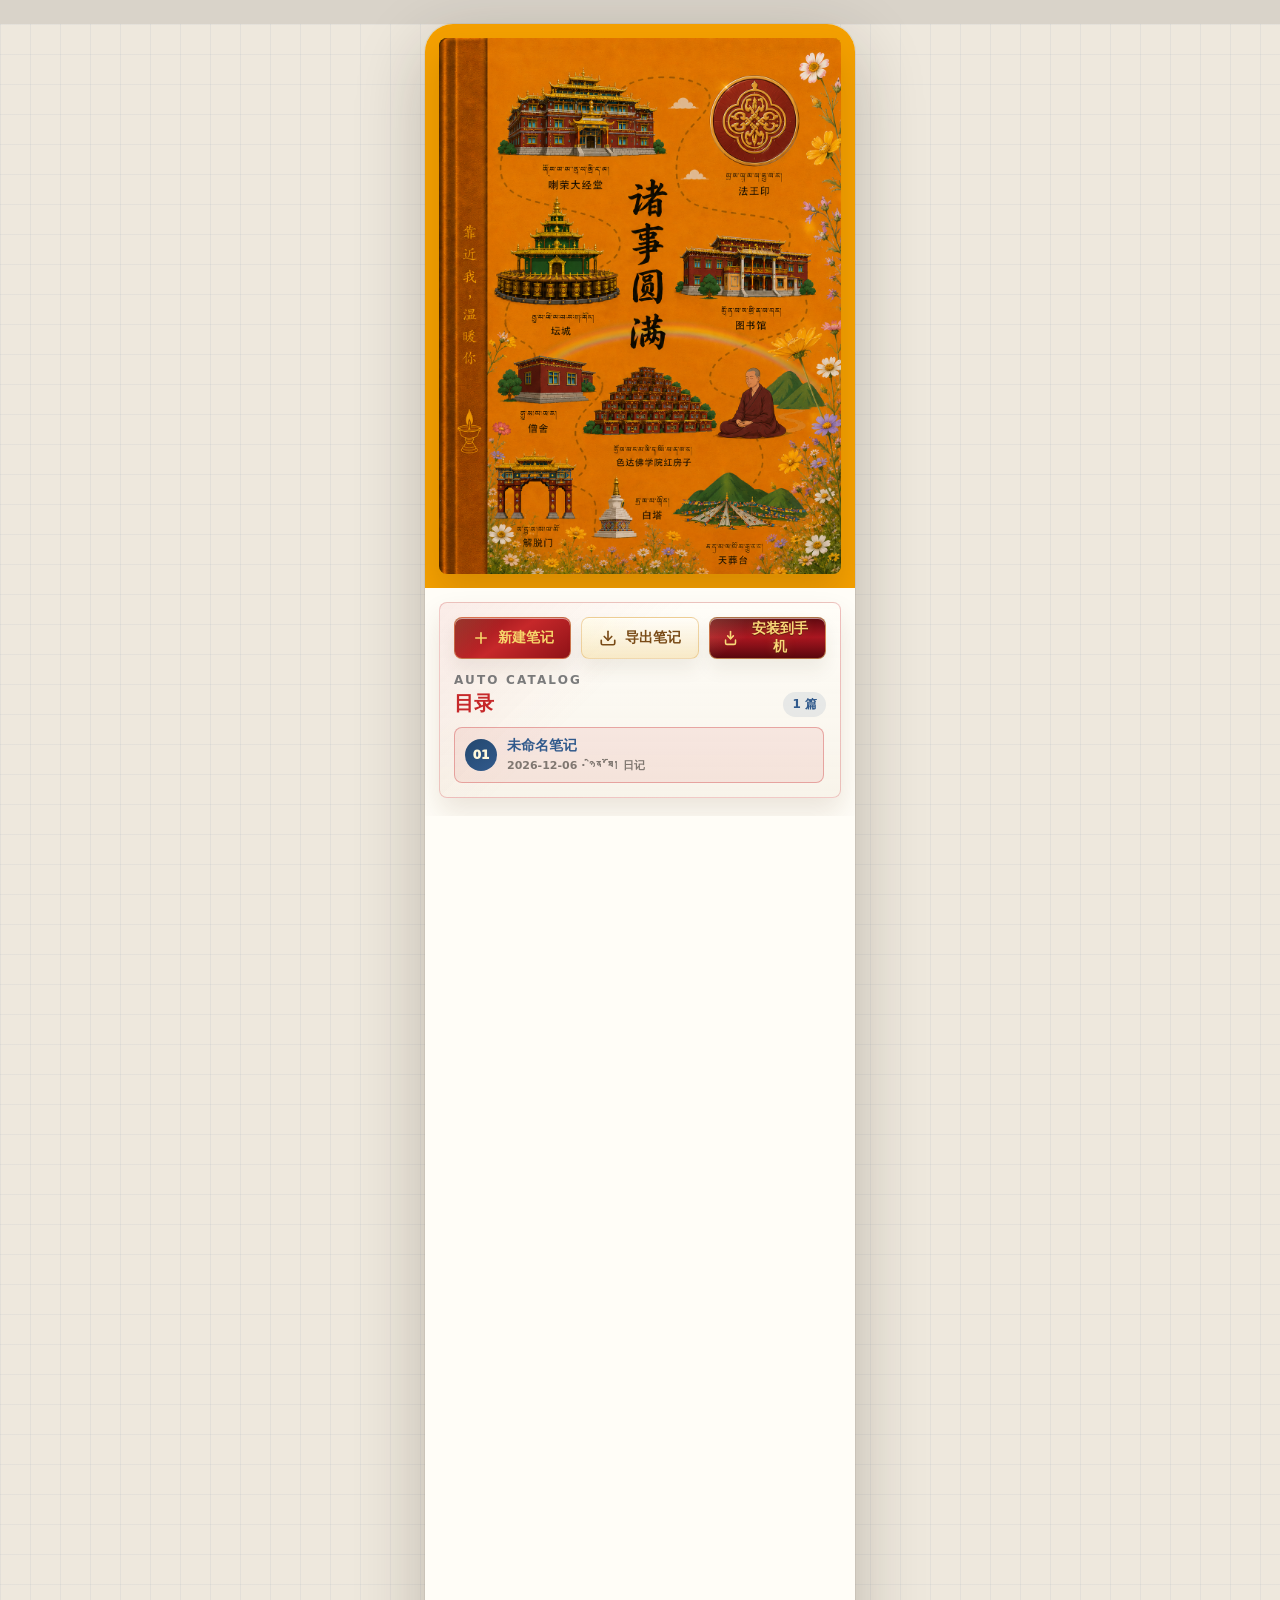
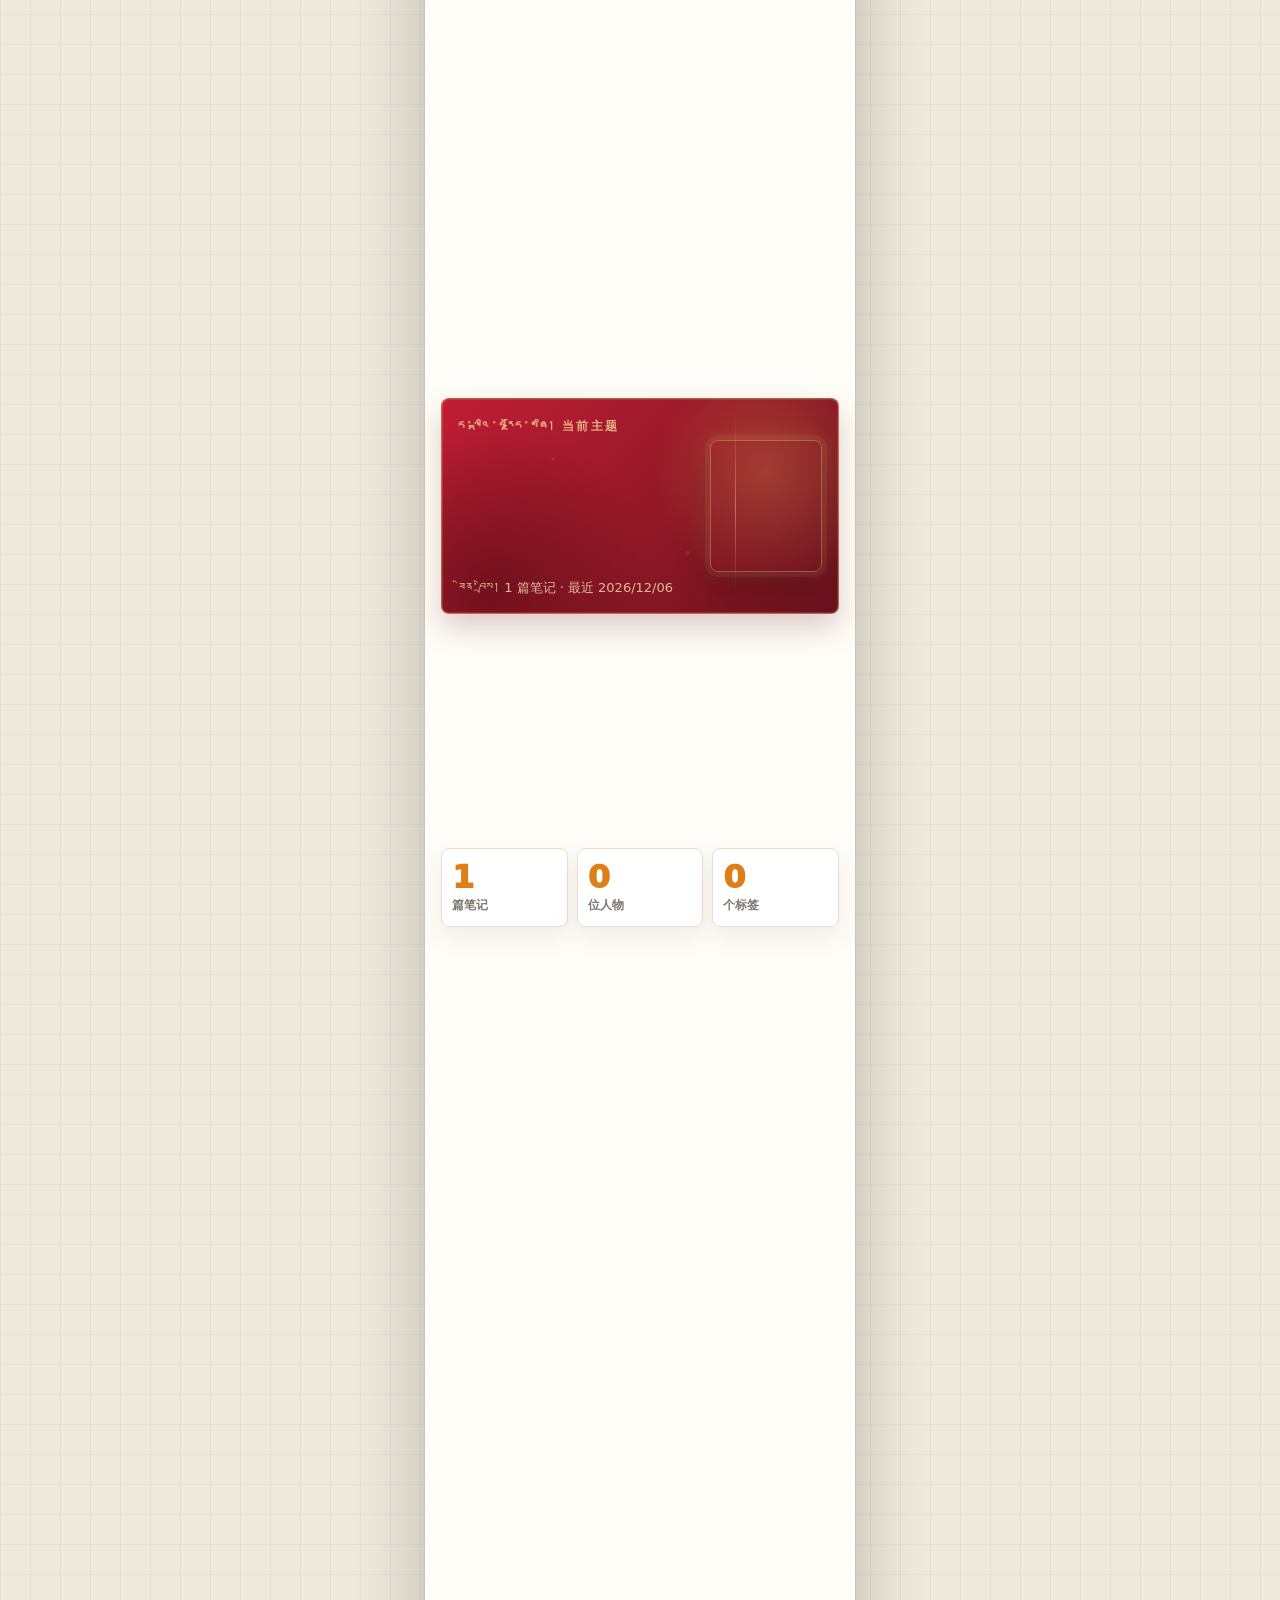
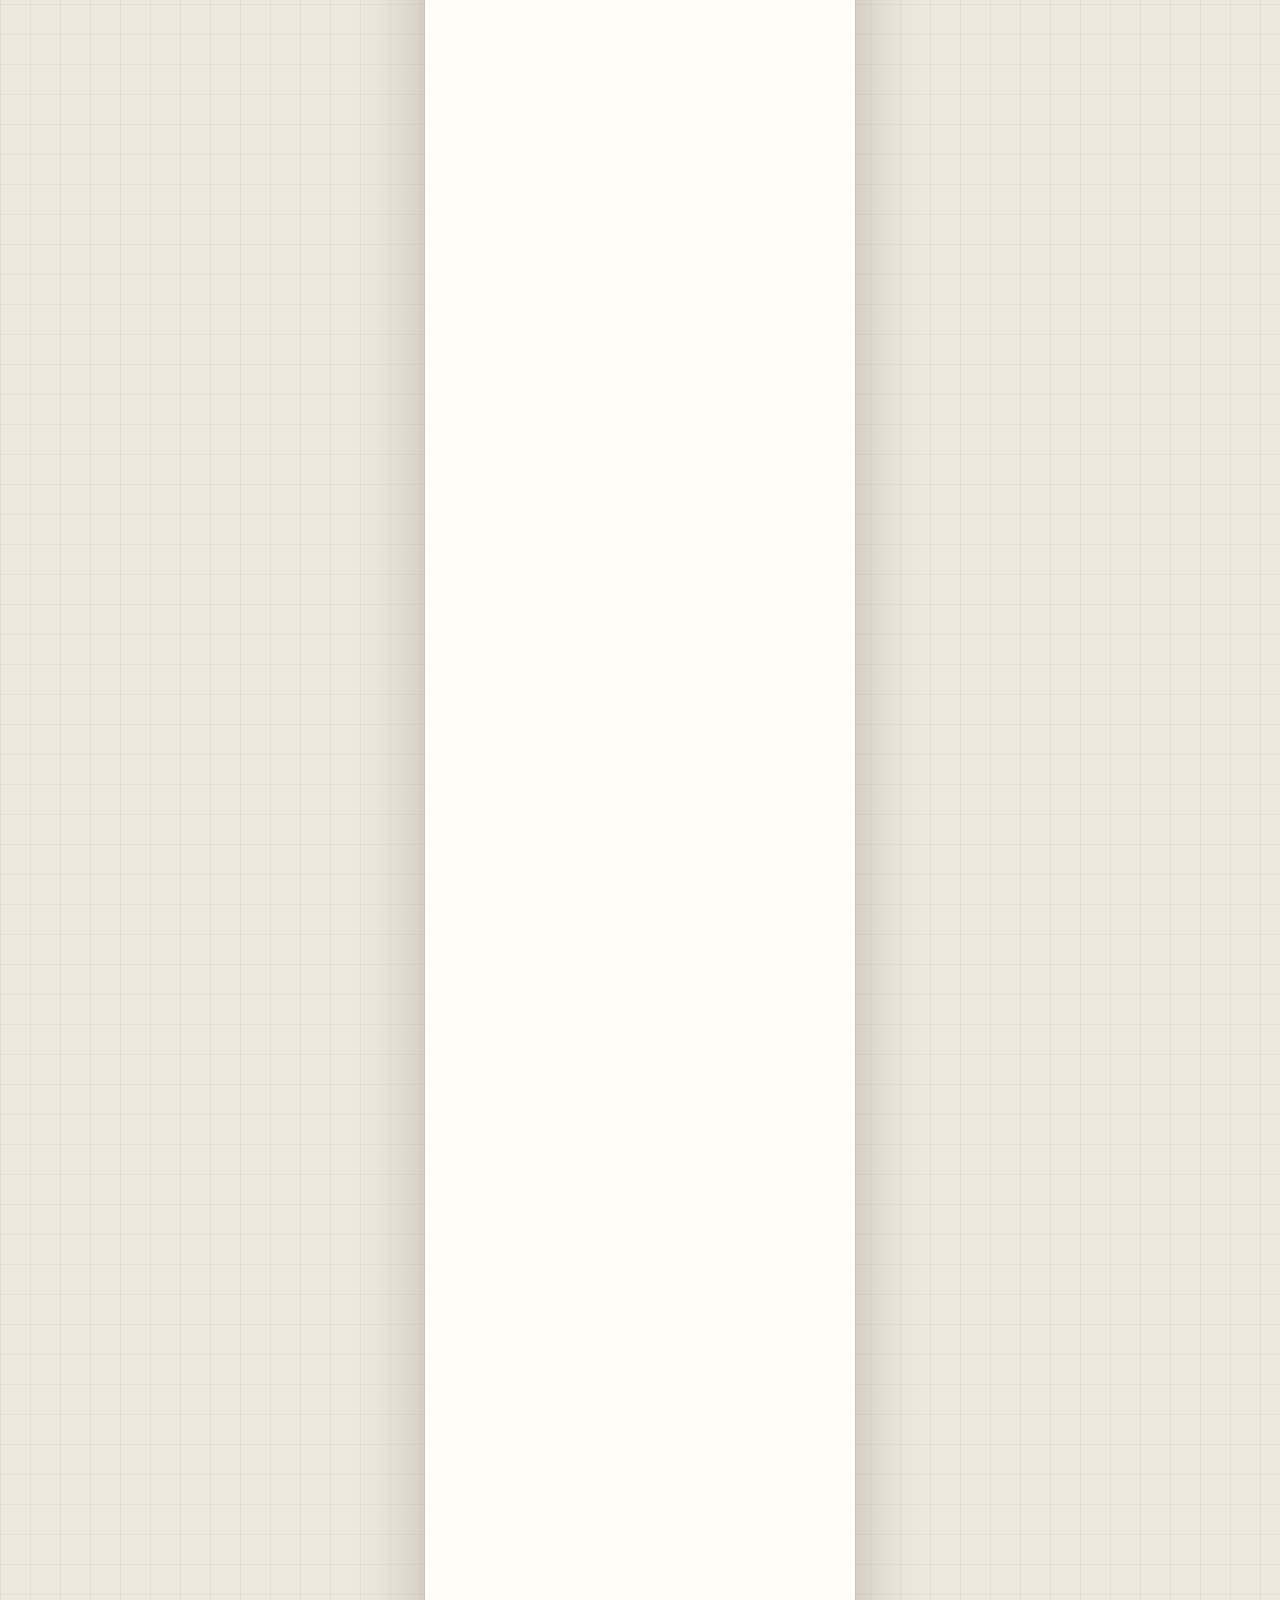
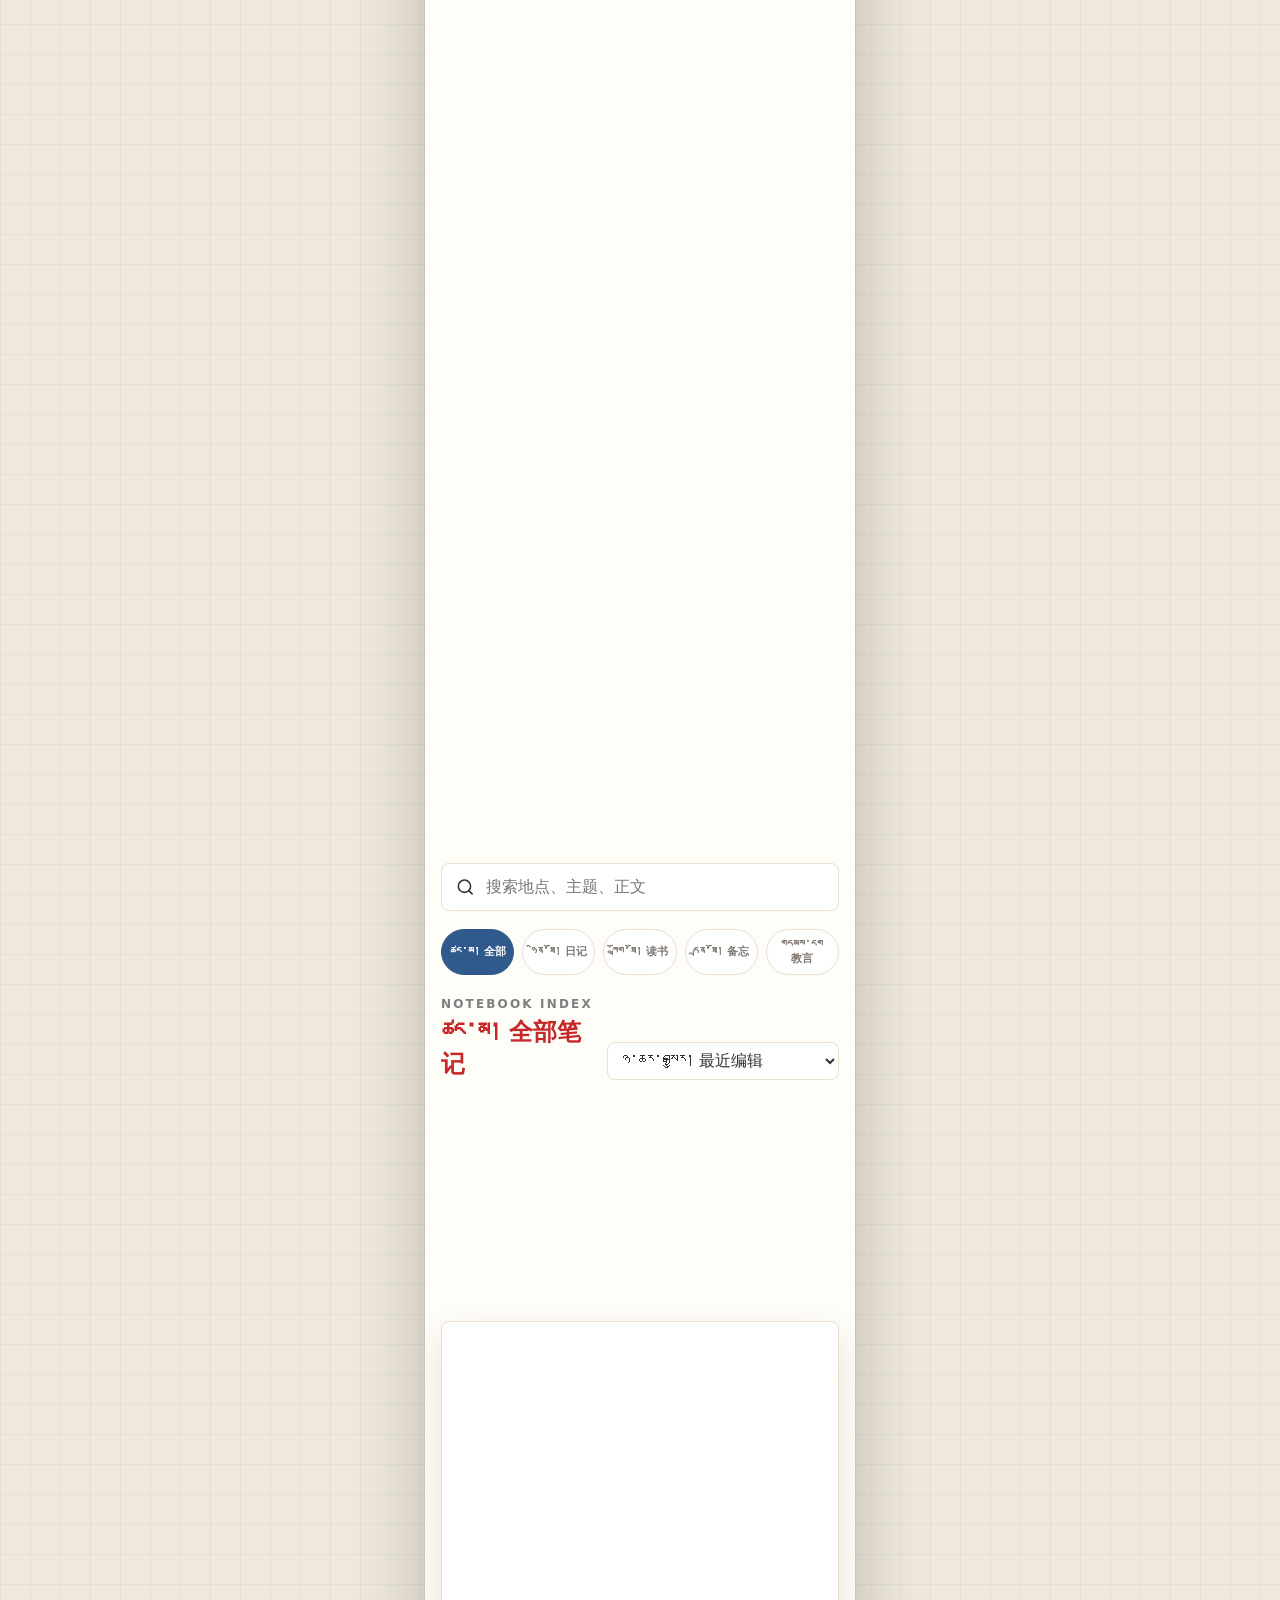
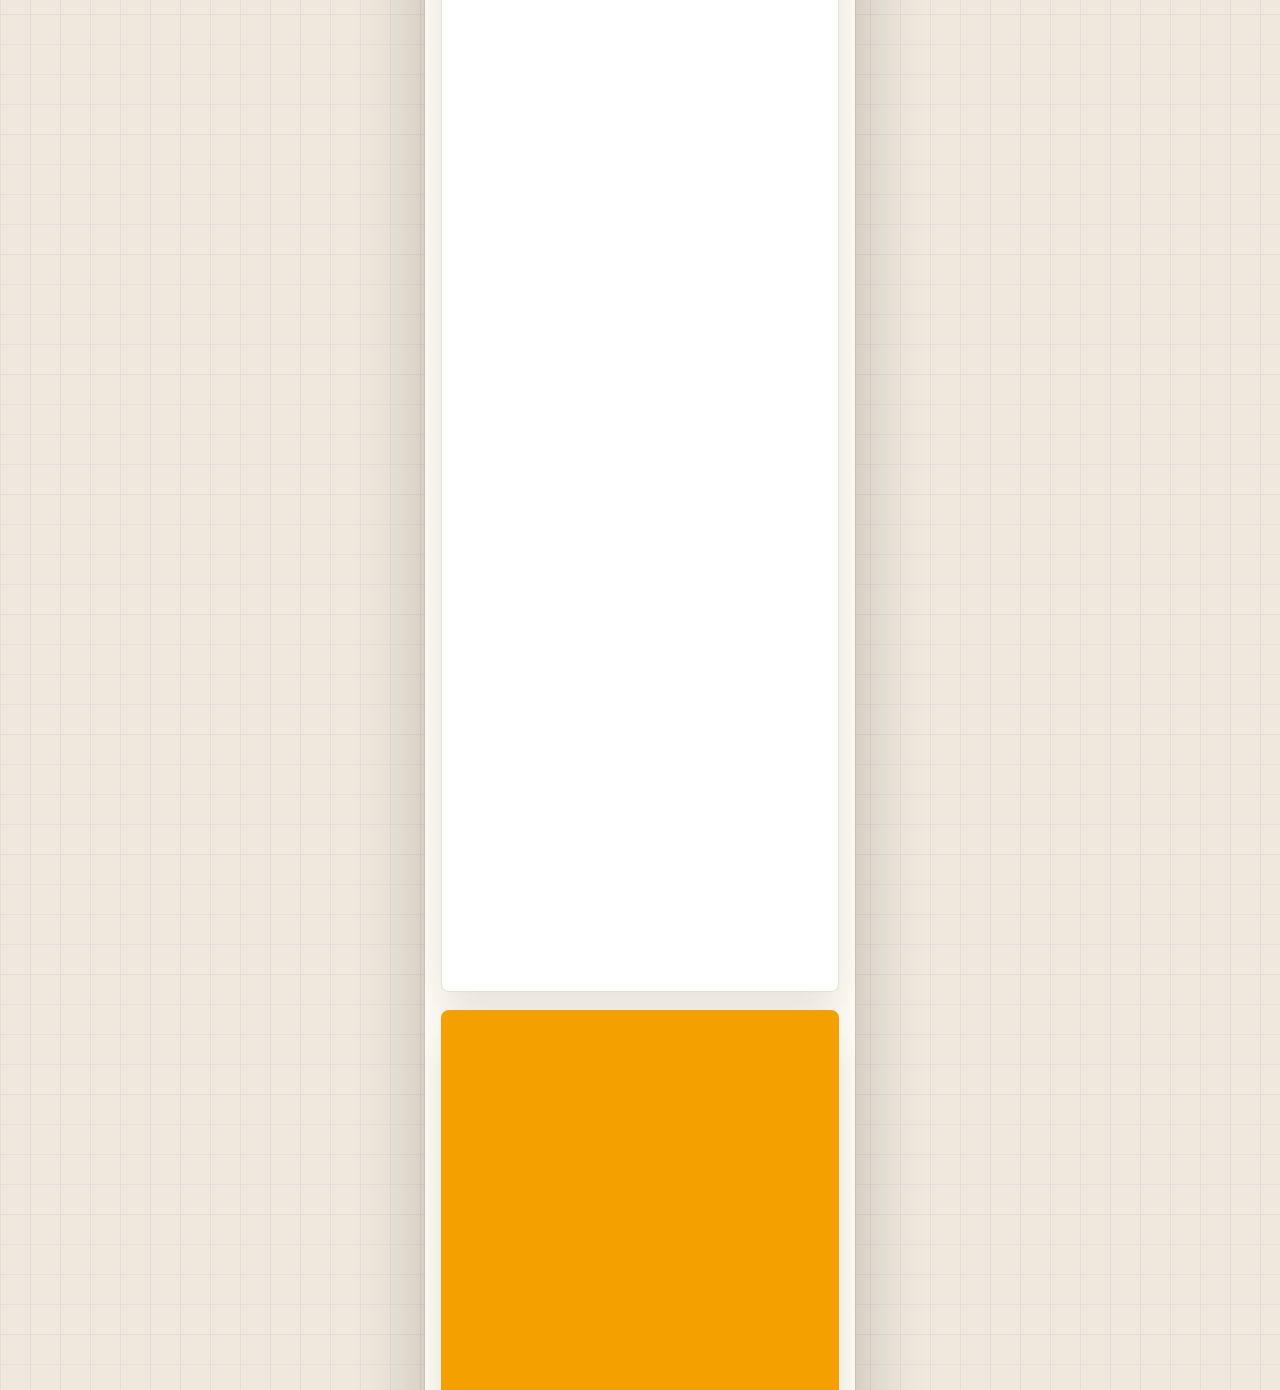
==== index.html @ bfef4a7e "Initial commit" ====
<!doctype html>
<html lang="zh-CN">
  <head>
    <meta charset="UTF-8" />
    <meta name="viewport" content="width=device-width, initial-scale=1, viewport-fit=cover" />
    <meta name="theme-color" content="#f4a000" />
    <meta name="application-name" content="法王手账" />
    <meta name="mobile-web-app-capable" content="yes" />
    <meta name="apple-mobile-web-app-capable" content="yes" />
    <meta name="apple-mobile-web-app-status-bar-style" content="black-translucent" />
    <meta name="apple-mobile-web-app-title" content="法王传记手账" />
    <meta name="msapplication-TileColor" content="#f4a000" />
    <title>晋美彭措法王传记手账</title>
    <link rel="manifest" href="manifest.webmanifest" />
    <link rel="icon" type="image/png" sizes="64x64" href="assets/favicon-64.png" />
    <link rel="apple-touch-icon" href="assets/apple-touch-icon.png" />
    <link rel="preload" as="image" href="assets/cover-home-final.png" fetchpriority="high" />
    <link rel="stylesheet" href="styles.css" />
  </head>
  <body>
    <div class="app-shell">
      <header class="journey-cover" aria-label="笔记本封面">
        <img class="cover-image" src="assets/cover-home-final.png" alt="诸事圆满笔记本封面" loading="eager" decoding="async" fetchpriority="high" />
        <span class="visually-hidden" id="todayLine"></span>
      </header>

      <section class="note-toc note-toc-feature" aria-label="笔记目录">
        <div class="note-toc-actions" aria-label="目录操作">
          <button class="toc-action-button primary" id="newNoteButton" type="button" title="新建笔记" aria-label="新建笔记">
            <svg viewBox="0 0 24 24" aria-hidden="true">
              <path d="M5 12h14"></path>
              <path d="M12 5v14"></path>
            </svg>
            <span>新建笔记</span>
          </button>
          <button class="toc-action-button" id="exportButton" type="button" title="导出笔记" aria-label="导出笔记">
            <svg viewBox="0 0 24 24" aria-hidden="true">
              <path d="M21 15v4a2 2 0 0 1-2 2H5a2 2 0 0 1-2-2v-4"></path>
              <path d="M7 10l5 5 5-5"></path>
              <path d="M12 15V3"></path>
            </svg>
            <span>导出笔记</span>
          </button>
          <button class="toc-action-button install-action" id="installButton" type="button" title="安装到手机" aria-label="安装到手机">
            <svg viewBox="0 0 24 24" aria-hidden="true">
              <path d="M12 3v10"></path>
              <path d="m8 9 4 4 4-4"></path>
              <path d="M5 15v4a2 2 0 0 0 2 2h10a2 2 0 0 0 2-2v-4"></path>
            </svg>
            <span>安装到手机</span>
          </button>
        </div>
        <div class="note-toc-body" id="noteToc"></div>
      </section>

      <section class="front-matter" aria-label="笔记本扉页">
        <article class="flyleaf-page teaching-page">
          <span class="flyleaf-kicker">གདམས་ངག · 扉页一</span>
          <div class="teaching-signboard" aria-label="莫舍己道，勿扰他心">
            <p class="signboard-tibetan">རང་གི་ལམ་མ་འདོར། གཞན་གྱི་སེམས་མ་དཀྲུགས།</p>
            <h2>
              <span>莫舍己道</span>
              <span>勿扰他心</span>
            </h2>
          </div>
          <div class="leaf-thread" aria-hidden="true"></div>
        </article>

        <article class="flyleaf-page message-page">
          <span class="flyleaf-kicker">དྲན་གསོ། · 扉页二</span>
          <blockquote class="handwritten-note">
            <p>
              <span class="handwriting-line">今天是个特别的日子。</span>
              <span class="handwriting-line">我爱这世上所有生命，</span>
              <span class="handwriting-line">但最惦记的还是那些曾一起并肩学修，</span>
              <span class="handwriting-line">如今天各一方的你们。</span>
              <span class="handwriting-line">不管在哪儿，都要好好的哦～</span>
            </p>
          </blockquote>
          <figure>
            <img src="assets/flyleaf-weibo-teaching.jpg" alt="索达吉堪布文字截图" loading="lazy" decoding="async" fetchpriority="low" />
            <figcaption>文字摘录自所给图片</figcaption>
          </figure>
        </article>
      </section>

      <main class="app-main">
        <section class="focus-strip">
          <div class="focus-copy">
            <span class="eyebrow">ད་ལྟའི་བརྗོད་གཞི། 当前主题</span>
            <h2 class="focus-title image-title" id="focusPerson" aria-label="不离">
              <img class="buli-title-image" src="assets/buli-gold-title.png" alt="" aria-hidden="true" loading="lazy" decoding="async" fetchpriority="low" />
            </h2>
            <p id="focusMeta">ཟིན་བྲིས། 0 篇笔记</p>
          </div>
          <figure class="focus-lamp">
            <img src="assets/oil-lamp.jpg" alt="油灯照片" loading="lazy" decoding="async" fetchpriority="low" />
          </figure>
        </section>

        <section class="photo-film" aria-label="喇荣五明佛学院风景">
          <div class="photo-card large">
            <img src="assets/larung-real-panorama.jpg" alt="喇荣五明佛学院夜色全景" loading="lazy" decoding="async" fetchpriority="low" />
            <div>
              <span>LARUNG GAR</span>
              <strong>夜色山谷</strong>
            </div>
          </div>
          <div class="photo-card">
            <img src="assets/larung-real-lights.jpg" alt="喇荣五明佛学院灯火红屋" loading="lazy" decoding="async" fetchpriority="low" />
            <div>
              <span>LIGHTS</span>
              <strong>灯火红屋</strong>
            </div>
          </div>
          <div class="photo-card">
            <img src="assets/larung-real-snow.jpg" alt="喇荣五明佛学院雪景" loading="lazy" decoding="async" fetchpriority="low" />
            <div>
              <span>SNOW</span>
              <strong>雪落山坡</strong>
            </div>
          </div>
        </section>

        <section class="stats-ribbon" aria-label="笔记统计">
          <div>
            <strong id="totalCount">0</strong>
            <span>篇笔记</span>
          </div>
          <div>
            <strong id="personCount">0</strong>
            <span>位人物</span>
          </div>
          <div>
            <strong id="tagCount">0</strong>
            <span>个标签</span>
          </div>
        </section>

        <section class="portrait-pages" aria-label="法相庄严彩页">
          <div class="section-head">
            <div>
              <span class="eyebrow">སྐུ་པར། Portrait Inserts</span>
              <h2>སྐུ་མདངས། 法相庄严</h2>
            </div>
          </div>
          <form class="module-editor" data-module-form="portraits">
            <input name="title" type="text" placeholder="ཁ་བྱང་ 标题" autocomplete="off" />
            <input name="subtitle" type="text" placeholder="སྡེ་ཚན། 小标题" autocomplete="off" />
            <label class="module-file-button">
              <input name="image" type="file" accept="image/*" />
              <span>选择图片</span>
            </label>
            <button type="submit">加入法相</button>
          </form>
          <div class="portrait-grid" id="portraitGrid"></div>
        </section>

        <section class="event-pages" aria-label="岁月锚点便签">
          <div class="section-head">
            <div>
              <span class="eyebrow">ལོ་རྒྱུས། Milestones</span>
              <h2>ལོ་ཟླའི་གནད། 岁月锚点</h2>
            </div>
          </div>
          <form class="module-editor milestone-editor" data-module-form="milestones">
            <input name="subtitle" type="text" placeholder="ལོ། 年份 / 锚点" autocomplete="off" />
            <input name="title" type="text" placeholder="ཁ་བྱང་། 标题" autocomplete="off" />
            <textarea name="body" placeholder="ཟིན་བྲིས། 便签内容"></textarea>
            <button type="submit">加入锚点</button>
          </form>
          <div class="event-strip milestone-strip" id="milestoneStrip"></div>
        </section>

        <section class="academy-gallery" aria-label="家乡风光装饰彩页">
          <div class="section-head">
            <div>
              <span class="eyebrow">བླ་རུང་། Larung Views</span>
              <h2>ཕ་ཡུལ་མཛེས་སྡུག 家乡风光</h2>
            </div>
          </div>
          <form class="module-editor" data-module-form="academy">
            <input name="title" type="text" placeholder="ཁ་བྱང་ 标题" autocomplete="off" />
            <input name="subtitle" type="text" placeholder="སྡེ་ཚན། 小标题" autocomplete="off" />
            <label class="module-file-button">
              <input name="image" type="file" accept="image/*" />
              <span>选择图片</span>
            </label>
            <button type="submit">加入风光</button>
          </form>
          <div class="academy-mosaic" id="academyMosaic"></div>
        </section>

        <section class="color-pages" aria-label="笔记本彩页">
          <div class="section-head">
            <div>
              <span class="eyebrow">ཚོན་ལྡན་ཤོག་ངོས། Color Inserts</span>
              <h2>ཚོན་ལྡན་ཤོག་ངོས། 彩页</h2>
            </div>
          </div>
          <form class="module-editor" data-module-form="colorPages">
            <input name="title" type="text" placeholder="ཁ་བྱང་ 标题" autocomplete="off" />
            <input name="subtitle" type="text" placeholder="སྡེ་ཚན། 小标题" autocomplete="off" />
            <label class="module-file-button">
              <input name="image" type="file" accept="image/*" />
              <span>选择图片</span>
            </label>
            <button type="submit">加入彩页</button>
          </form>
          <div class="page-strip" id="colorPageStrip"></div>
        </section>

        <label class="search-box" for="searchInput">
          <svg viewBox="0 0 24 24" aria-hidden="true">
            <circle cx="11" cy="11" r="8"></circle>
            <path d="m21 21-4.3-4.3"></path>
          </svg>
          <input id="searchInput" type="search" placeholder="搜索地点、主题、正文" autocomplete="off" />
        </label>

        <nav class="type-filter" aria-label="笔记类型">
          <button class="type-button active" data-filter="all" type="button">ཚང་མ། 全部</button>
          <button class="type-button" data-filter="diary" type="button">ཉིན་ཐོ། 日记</button>
          <button class="type-button" data-filter="reading" type="button">ཀློག་ཐོ། 读书</button>
          <button class="type-button" data-filter="memo" type="button">དྲན་ཐོ། 备忘</button>
          <button class="type-button" data-filter="timeline" type="button">གདམས་ངག 教言</button>
        </nav>

        <section class="section-head">
          <div>
            <span class="eyebrow">Notebook Index</span>
            <h2 id="listTitle">ཚང་མ། 全部笔记</h2>
          </div>
          <select id="sortSelect" title="排序">
            <option value="updated">ཉེ་ཆར་བསྒྱུར། 最近编辑</option>
            <option value="dateDesc">གསར་ནས་རྙིང་། 日期从新到旧</option>
            <option value="dateAsc">རྙིང་ནས་གསར། 日期从旧到新</option>
            <option value="title">ཁ་བྱང་། 标题</option>
          </select>
        </section>

        <section class="note-list" id="noteList" aria-label="笔记列表"></section>

        <section class="editor-card" aria-label="笔记编辑器">
          <div class="editor-toolbar">
            <div class="segmented" role="tablist" aria-label="视图">
              <button class="segment active" id="writeViewButton" type="button">འབྲི། 书写</button>
              <button class="segment" id="timelineViewButton" type="button">གདམས་ངག 教言</button>
            </div>
            <div class="editor-actions">
              <span class="save-state" id="saveState">已保存</span>
              <button class="round-button small" id="pinButton" type="button" title="置顶" aria-label="置顶">
                <svg viewBox="0 0 24 24" aria-hidden="true">
                  <path d="M12 17v5"></path>
                  <path d="M5 17h14"></path>
                  <path d="M12 3 8 7v4l-3 3v3h14v-3l-3-3V7z"></path>
                </svg>
              </button>
              <button class="round-button small danger" id="deleteButton" type="button" title="删除笔记" aria-label="删除笔记">
                <svg viewBox="0 0 24 24" aria-hidden="true">
                  <path d="M3 6h18"></path>
                  <path d="M8 6V4a2 2 0 0 1 2-2h4a2 2 0 0 1 2 2v2"></path>
                  <path d="M19 6l-1 14a2 2 0 0 1-2 2H8a2 2 0 0 1-2-2L5 6"></path>
                  <path d="M10 11v6"></path>
                  <path d="M14 11v6"></path>
                </svg>
              </button>
            </div>
          </div>

          <section class="page-theme-picker" aria-label="空白页样式">
            <button class="page-theme-option active" data-page-theme="sky" type="button">
              <img src="assets/page-sky-rainbow.jpg" alt="霓映虚空空白页预览" loading="lazy" decoding="async" fetchpriority="low" />
              <span>འཇའ་ཚོན། 霓映虚空</span>
            </button>
            <button class="page-theme-option" data-page-theme="night" type="button">
              <img src="assets/page-night-lights.jpg" alt="万灯垂寰空白页预览" loading="lazy" decoding="async" fetchpriority="low" />
              <span>སྒྲོན་མེ། 万灯垂寰</span>
            </button>
            <button class="page-theme-option" data-page-theme="kindness1" type="button">
              <img src="assets/blank-page-kindness-01.jpg" alt="山路塔城空白页预览" loading="lazy" decoding="async" fetchpriority="low" />
              <span>ལམ་བཟང་། 善意山路</span>
            </button>
            <button class="page-theme-option" data-page-theme="kindness2" type="button">
              <img src="assets/blank-page-kindness-02.jpg" alt="安乐花朵空白页预览" loading="lazy" decoding="async" fetchpriority="low" />
              <span>མེ་ཏོག 安乐花朵</span>
            </button>
            <button class="page-theme-option" data-page-theme="kindness3" type="button">
              <img src="assets/blank-page-kindness-03.jpg" alt="暖心经幡空白页预览" loading="lazy" decoding="async" fetchpriority="low" />
              <span>དར་ལྕོག 暖心经幡</span>
            </button>
            <button class="page-theme-option" data-page-theme="kindness4" type="button">
              <img src="assets/blank-page-kindness-04.jpg" alt="光明空白页预览" loading="lazy" decoding="async" fetchpriority="low" />
              <span>འོད་སྣང་། 光明</span>
            </button>
            <button class="page-theme-option" data-page-theme="kindness5" type="button">
              <img src="assets/blank-page-kindness-05.jpg" alt="晴空经幡空白页预览" loading="lazy" decoding="async" fetchpriority="low" />
              <span>ནམ་མཁའ། 晴空经幡</span>
            </button>
          </section>

          <section class="memo-calendar-picker hidden" id="memoCalendarPicker" aria-label="备忘日历类型">
            <div>
              <span class="eyebrow">དྲན་ཐོའི་ལོ་ཐོ། Memo Calendar</span>
              <strong id="memoCalendarTitle">公历日历</strong>
            </div>
            <div class="calendar-mode-buttons">
              <button class="calendar-mode-button active" data-calendar-mode="gregorian" type="button">སྤྱི་ལོ། 公历日历</button>
              <button class="calendar-mode-button" data-calendar-mode="tibetan" type="button">བོད་ཟླ། 藏历日历</button>
            </div>
            <div class="memo-calendar-decor" id="memoCalendarDecor" aria-hidden="true">
              <span class="sky"></span>
              <span class="night"></span>
            </div>
          </section>

          <form class="editor-form" id="editorForm">
            <input id="noteTitle" class="title-input" type="text" placeholder="ཁ་བྱང་ / 标题" autocomplete="off" />
            <div class="meta-grid">
              <label>
                <span>རིགས། 类型</span>
                <select id="noteType">
                  <option value="diary">ཉིན་ཐོ། 日记</option>
                  <option value="reading">ཀློག་ཐོ། 读书笔记</option>
                  <option value="memo">དྲན་ཐོ། 备忘录</option>
                  <option value="timeline">གདམས་ངག 教言摘录</option>
                </select>
              </label>
              <label>
                <span>ཟླ་ཚེས། 日期</span>
                <input id="noteDate" type="date" />
              </label>
              <label>
                <span>སྐྱེས་བུ། 人物</span>
                <input id="notePerson" type="text" placeholder="" autocomplete="off" />
              </label>
              <label>
                <span>གནས། 地点 / 来源</span>
                <input id="noteSource" type="text" placeholder="色达、五台山、书名或讲记" autocomplete="off" />
              </label>
            </div>
            <label class="tags-field">
              <span>མཚོན་རྟགས། 标签</span>
              <input id="noteTags" type="text" placeholder="信心, 弘法, 色达, 读书摘录" autocomplete="off" />
            </label>
            <section class="memo-calendar hidden" id="memoCalendarPreview" aria-label="备忘日历页"></section>
            <section class="note-image-panel" aria-label="笔记图片">
              <div class="note-image-head">
                <span>འདྲ་པར། 插入图片</span>
                <label class="note-image-button">
                  <input id="noteImageInput" type="file" accept="image/*" multiple />
                  <span>选择图片</span>
                </label>
              </div>
              <div class="note-image-grid" id="noteImageGrid"></div>
            </section>
            <textarea id="noteBody" placeholder="ཟིན་བྲིས། 记录传记片段、读书摘录、今日感想或待办。"></textarea>
            <div class="page-decoration" id="pageDecoration" aria-hidden="true"></div>
          </form>

          <div class="timeline-view hidden teaching-manager" id="timelineView" aria-label="教言摘录管理"></div>
        </section>

        <footer class="back-cover" aria-label="笔记本尾页">
          <img src="assets/back-cover-garuda-larung.png" alt="靠近我温暖你笔记本尾页" loading="lazy" decoding="async" fetchpriority="low" />
        </footer>
      </main>
    </div>

    <template id="noteCardTemplate">
      <article class="note-card">
        <button type="button" class="note-card-button">
          <div class="note-card-top">
            <span class="type-pill"></span>
            <span class="note-date"></span>
          </div>
          <h3></h3>
          <p></p>
          <div class="note-card-bottom">
            <span class="person-chip"></span>
            <span class="pin-chip hidden">置顶</span>
          </div>
        </button>
      </article>
    </template>

    <script src="app.js"></script>
  </body>
</html>
---- styles.css ----
:root {
  color-scheme: light;
  --orange: #f4a000;
  --orange-deep: #df7d16;
  --paper: #fffdf7;
  --paper-soft: #f7f2e8;
  --ink: #2c3135;
  --muted: #7f7770;
  --red: #c6282a;
  --blue: #315a8c;
  --gold: #d89a32;
  --green: #315f4b;
  --line: #eadfd0;
  --shadow: 0 18px 40px rgba(64, 47, 23, 0.13);
  --radius: 8px;
  --font: "Microsoft YaHei", "PingFang SC", "Noto Sans CJK SC", system-ui, sans-serif;
  --hand-font: "STXingkai", "华文行楷", "FZShuTi", "方正舒体", "KaiTi", "SimKai", "FangSong", cursive;
  --buli-font: "华文行楷", "STXingkai", "KaiTi", "SimKai", "Microsoft YaHei", serif;
}

* {
  box-sizing: border-box;
}

html {
  min-width: 320px;
  background: #d9d3c9;
}

body {
  margin: 0;
  color: var(--ink);
  font-family: var(--font);
  letter-spacing: 0;
  background:
    linear-gradient(90deg, rgba(49, 90, 140, 0.06) 1px, transparent 1px),
    linear-gradient(180deg, rgba(49, 90, 140, 0.05) 1px, transparent 1px),
    #eee8dd;
  background-size: 30px 30px;
}

button,
input,
textarea,
select {
  font: inherit;
}

button {
  cursor: pointer;
}

h1,
h2,
h3,
p {
  margin: 0;
}

svg {
  display: block;
}

.visually-hidden {
  position: absolute;
  width: 1px;
  height: 1px;
  overflow: hidden;
  clip: rect(0 0 0 0);
  white-space: nowrap;
}

.app-shell {
  width: min(100%, 430px);
  min-height: 100svh;
  margin: 0 auto;
  background: var(--paper);
  box-shadow: 0 0 0 1px rgba(80, 66, 48, 0.08), 0 22px 70px rgba(33, 25, 14, 0.24);
}

.journey-cover {
  position: relative;
  min-height: auto;
  overflow: hidden;
  padding: max(14px, env(safe-area-inset-top)) 14px 14px;
  background: var(--orange);
  color: #3a2c1c;
}

.cover-image {
  display: block;
  width: 100%;
  min-height: 520px;
  object-fit: cover;
  object-position: center top;
  border-radius: var(--radius);
  box-shadow: 0 18px 34px rgba(105, 61, 12, 0.2);
}

.cover-actions {
  position: absolute;
  top: max(22px, env(safe-area-inset-top));
  right: 24px;
  z-index: 2;
  display: flex;
  justify-content: flex-end;
  gap: 10px;
}

.round-button {
  display: inline-grid;
  place-items: center;
  width: 44px;
  height: 44px;
  border: 1px solid rgba(44, 49, 53, 0.13);
  border-radius: 999px;
  background: rgba(255, 253, 247, 0.78);
  color: var(--ink);
  box-shadow: 0 10px 20px rgba(64, 47, 23, 0.13);
}

.round-button.primary {
  background: var(--red);
  color: #fff;
}

.round-button.text-button {
  width: 54px;
  border-color: rgba(255, 215, 126, 0.46);
  background:
    linear-gradient(145deg, rgba(255, 236, 160, 0.18), transparent 38%),
    rgba(111, 24, 20, 0.86);
  color: #f7d57a;
  font-size: 13px;
  font-weight: 950;
}

.round-button.small {
  width: 38px;
  height: 38px;
}

.round-button svg,
.search-box svg {
  width: 20px;
  height: 20px;
  fill: none;
  stroke: currentColor;
  stroke-width: 2;
  stroke-linecap: round;
  stroke-linejoin: round;
}

.round-button.danger:hover {
  color: var(--red);
}

.eyebrow {
  color: rgba(44, 49, 53, 0.62);
  font-size: 12px;
  font-weight: 800;
  letter-spacing: 0.18em;
  text-transform: uppercase;
}

.app-main {
  display: grid;
  gap: 18px;
  padding: 18px 16px max(28px, env(safe-area-inset-bottom));
}

.front-matter,
.photo-film,
.portrait-pages,
.event-pages,
.academy-gallery,
.color-pages,
.note-list,
.editor-card,
.back-cover {
  content-visibility: auto;
  contain-intrinsic-size: auto 620px;
}

.front-matter {
  display: grid;
  gap: 14px;
  padding: 16px;
  background: var(--paper);
}

.flyleaf-page {
  position: relative;
  min-height: 430px;
  overflow: hidden;
  border: 1px solid var(--line);
  border-radius: var(--radius);
  box-shadow: var(--shadow);
}

.flyleaf-page::before,
.flyleaf-page::after {
  content: "";
  position: absolute;
  left: 22px;
  right: 22px;
  height: 1px;
  background: rgba(155, 101, 45, 0.32);
}

.flyleaf-page::before {
  top: 22px;
}

.flyleaf-page::after {
  bottom: 22px;
}

.flyleaf-kicker {
  display: block;
  color: rgba(44, 49, 53, 0.58);
  font-size: 12px;
  font-weight: 900;
  letter-spacing: 0.16em;
  text-transform: uppercase;
}

.teaching-page {
  display: grid;
  align-content: center;
  justify-items: center;
  padding: 42px 28px;
  background:
    linear-gradient(180deg, rgba(255, 250, 240, 0.9), rgba(247, 236, 217, 0.95)),
    radial-gradient(circle at 50% 40%, rgba(49, 90, 140, 0.18), transparent 34%);
  text-align: center;
}

.teaching-signboard {
  position: relative;
  display: grid;
  grid-template-rows: auto minmax(86px, 1fr);
  align-items: stretch;
  justify-items: center;
  gap: 12px;
  width: 100%;
  min-height: 188px;
  margin-top: 26px;
  padding: 16px 22px 18px;
  border: 4px solid #caa64a;
  border-radius: 4px;
  background:
    linear-gradient(90deg, rgba(255, 255, 255, 0.08), transparent 18%, transparent 82%, rgba(255, 255, 255, 0.08)),
    linear-gradient(180deg, #16365e, #0c2546);
  box-shadow:
    inset 0 0 0 2px rgba(245, 220, 136, 0.48),
    inset 0 -10px 18px rgba(0, 0, 0, 0.18),
    0 18px 30px rgba(64, 47, 23, 0.18);
}

.teaching-signboard::before,
.teaching-signboard::after {
  content: "";
  position: absolute;
  top: 8px;
  bottom: 8px;
  width: 1px;
  background: rgba(245, 220, 136, 0.58);
}

.teaching-signboard::before {
  left: 10px;
}

.teaching-signboard::after {
  right: 10px;
}

.signboard-tibetan {
  position: relative;
  z-index: 1;
  margin: 0;
  color: #f6df92;
  font-size: 15px;
  font-weight: 800;
  line-height: 1.3;
  text-shadow: 0 1px 0 rgba(0, 0, 0, 0.28);
}

.teaching-page h2 {
  position: relative;
  z-index: 1;
  display: flex;
  align-items: center;
  align-self: center;
  flex-wrap: wrap;
  justify-content: center;
  gap: 8px 22px;
  margin: 0;
  color: #f4d57a;
  font-family: var(--hand-font);
  font-size: 34px;
  font-weight: 900;
  line-height: 1.12;
  letter-spacing: 0.08em;
  text-shadow:
    0 1px 0 rgba(255, 250, 203, 0.62),
    0 2px 0 rgba(122, 74, 15, 0.5),
    0 4px 8px rgba(0, 0, 0, 0.34);
}

.teaching-page h2 span {
  display: inline-block;
  background:
    linear-gradient(180deg, #fff8cd 0%, #f7dc83 24%, #b87622 50%, #fff0a7 67%, #d99b32 84%, #7a4c18 100%);
  -webkit-background-clip: text;
  background-clip: text;
  color: #f4d57a;
  -webkit-text-fill-color: transparent;
  filter: drop-shadow(0 1px 0 rgba(255, 255, 255, 0.22)) drop-shadow(0 3px 5px rgba(0, 0, 0, 0.28));
  white-space: nowrap;
}

.teaching-page p {
  margin-top: 24px;
  color: var(--muted);
  font-size: 15px;
  font-weight: 800;
}

.teaching-page .tibetan-line {
  color: var(--blue);
  font-size: 20px;
  line-height: 1.85;
  letter-spacing: 0;
}

.leaf-thread {
  display: none;
}

.leaf-thread::before,
.leaf-thread::after {
  display: none;
}

.message-page {
  display: grid;
  gap: 14px;
  align-content: start;
  padding: 34px 24px 24px;
  background:
    radial-gradient(circle at 18% 16%, rgba(98, 72, 34, 0.14) 0 1px, transparent 2px),
    radial-gradient(circle at 78% 64%, rgba(255, 244, 205, 0.65) 0 2px, transparent 4px),
    repeating-linear-gradient(94deg, rgba(117, 88, 48, 0.1) 0 1px, transparent 1px 19px),
    repeating-linear-gradient(0deg, rgba(92, 68, 38, 0.06) 0 1px, transparent 1px 30px),
    linear-gradient(180deg, #efe1bd, #e6d2a5 50%, #ddc392);
  background-size: 120px 120px, 180px 180px, auto, auto, auto;
}

.message-page blockquote {
  position: relative;
  margin: 4px 0 0;
  padding: 24px 18px 22px;
  border: 1px solid rgba(131, 93, 49, 0.22);
  border-radius: var(--radius);
  color: #202326;
  font-size: 21px;
  font-weight: 650;
  line-height: 1.78;
  letter-spacing: 0;
  background:
    linear-gradient(90deg, rgba(255, 255, 255, 0.18), transparent 28%, transparent 72%, rgba(105, 76, 39, 0.08)),
    repeating-linear-gradient(92deg, rgba(88, 66, 40, 0.12) 0 1px, transparent 1px 18px),
    linear-gradient(rgba(236, 217, 177, 0.84) 37px, rgba(112, 82, 44, 0.13) 38px),
    rgba(239, 224, 190, 0.9);
  background-size: auto, auto, 100% 38px, auto;
  box-shadow:
    inset 0 0 0 1px rgba(255, 247, 224, 0.36),
    0 14px 30px rgba(80, 55, 28, 0.12);
}

.message-page blockquote::before {
  display: none;
}

.message-page blockquote::after {
  display: none;
}

.message-page blockquote p {
  display: grid;
  gap: 8px;
  margin: 0;
}

.handwritten-note p {
  color: #181b1e;
  font-family: var(--hand-font);
  font-size: 27px;
  font-weight: 500;
  line-height: 1.45;
  font-style: normal;
  text-shadow:
    0.3px 0 rgba(24, 27, 30, 0.58),
    -0.2px 0 rgba(24, 27, 30, 0.22);
}

.handwriting-line {
  display: block;
  width: fit-content;
  max-width: 100%;
  transform-origin: left center;
  white-space: normal;
}

.handwriting-line:nth-child(1) {
  transform: rotate(-0.4deg) translateX(2px);
}

.handwriting-line:nth-child(2) {
  transform: rotate(0.25deg) translateX(14px);
}

.handwriting-line:nth-child(3) {
  transform: rotate(-0.2deg) translateX(6px);
}

.handwriting-line:nth-child(4) {
  transform: rotate(0.18deg) translateX(20px);
}

.handwriting-line:nth-child(5) {
  transform: rotate(-0.25deg) translateX(12px);
}

.message-page blockquote > :first-child::before {
  display: none;
}

.message-page figure {
  align-self: end;
  margin: 0;
  padding: 8px;
  border-radius: var(--radius);
  background: rgba(239, 224, 190, 0.72);
}

.message-page img {
  display: block;
  width: 100%;
  max-height: 188px;
  object-fit: cover;
  object-position: top center;
  border-radius: 6px;
  filter: saturate(0.92) sepia(0.08);
}

.message-page figcaption {
  margin-top: 6px;
  color: rgba(79, 58, 33, 0.68);
  font-size: 11px;
  font-weight: 800;
}

.focus-strip {
  position: relative;
  display: grid;
  grid-template-columns: minmax(0, 1fr) 112px;
  align-items: center;
  gap: 14px;
  min-height: 150px;
  padding: 16px;
  overflow: hidden;
  border: 1px solid rgba(241, 203, 115, 0.42);
  border-radius: var(--radius);
  background:
    radial-gradient(circle at 82% 34%, rgba(248, 197, 92, 0.22), transparent 32%),
    radial-gradient(circle at 12% 88%, rgba(82, 10, 20, 0.58), transparent 42%),
    linear-gradient(135deg, #c21d35 0%, #991929 46%, #68121e 100%);
  box-shadow:
    inset 0 0 0 1px rgba(255, 222, 148, 0.12),
    0 14px 30px rgba(82, 10, 20, 0.2);
}

.focus-strip::before {
  content: "";
  position: absolute;
  inset: 0;
  background:
    linear-gradient(90deg, rgba(255, 228, 154, 0.08) 0 1px, transparent 1px 18px),
    radial-gradient(circle at 28% 28%, rgba(255, 246, 204, 0.13) 0 1px, transparent 2px),
    radial-gradient(circle at 62% 72%, rgba(255, 188, 68, 0.16) 0 1px, transparent 3px);
  opacity: 0.78;
  pointer-events: none;
}

.focus-strip::after {
  content: "";
  position: absolute;
  right: 102px;
  top: 18px;
  bottom: 18px;
  width: 1px;
  background: linear-gradient(transparent, rgba(245, 211, 126, 0.44), transparent);
  pointer-events: none;
}

.focus-copy {
  position: relative;
  z-index: 1;
  min-width: 0;
}

.focus-strip .eyebrow {
  color: rgba(255, 231, 164, 0.72);
}

.focus-title {
  display: flex;
  align-items: center;
  gap: 14px;
  margin: 9px 0 0;
  min-height: 82px;
  padding: 4px 0;
  border-radius: 0;
  background: transparent;
}

.focus-title.image-title {
  min-height: 92px;
  padding: 0;
}

.buli-title-image {
  display: block;
  width: min(188px, 58vw);
  height: auto;
  object-fit: contain;
  filter:
    drop-shadow(0 3px 0 rgba(73, 34, 3, 0.44))
    drop-shadow(0 12px 22px rgba(49, 6, 12, 0.34))
    drop-shadow(0 0 18px rgba(255, 207, 72, 0.24));
}

.focus-strip p {
  position: relative;
  z-index: 1;
  margin-top: 5px;
  color: rgba(255, 237, 185, 0.76);
  font-size: 13px;
}

.metal-char {
  display: inline-block;
  color: #f4d57a;
  font-family: var(--buli-font);
  font-size: 64px;
  font-weight: 600;
  font-style: normal;
  line-height: 1;
  letter-spacing: 0;
  background:
    linear-gradient(180deg, #fff2b8 0%, #c89d31 34%, #fff1a8 49%, #8b5f17 72%, #f6d982 100%);
  -webkit-background-clip: text;
  background-clip: text;
  -webkit-text-fill-color: transparent;
  filter: drop-shadow(0 2px 0 rgba(64, 25, 4, 0.42)) drop-shadow(0 10px 18px rgba(41, 5, 11, 0.28));
  text-shadow: 0 0 16px rgba(255, 208, 104, 0.2);
}

.focus-lamp {
  position: relative;
  z-index: 1;
  margin: 0;
}

.focus-lamp img {
  display: block;
  width: 112px;
  height: 132px;
  object-fit: cover;
  object-position: center;
  border: 1px solid rgba(244, 213, 122, 0.34);
  border-radius: var(--radius);
  box-shadow:
    0 0 0 5px rgba(255, 226, 153, 0.06),
    0 12px 28px rgba(45, 5, 12, 0.38),
    0 0 24px rgba(255, 172, 76, 0.22);
}

.focus-lamp figcaption {
  margin-top: 6px;
  color: var(--gold);
  font-size: 11px;
  font-weight: 950;
  text-align: center;
}

.photo-film {
  display: grid;
  grid-auto-columns: 76%;
  grid-auto-flow: column;
  gap: 12px;
  margin-right: -16px;
  margin-left: -16px;
  padding: 0 16px 4px;
  overflow-x: auto;
  scroll-snap-type: x mandatory;
  scrollbar-width: none;
}

.photo-film::-webkit-scrollbar {
  display: none;
}

.photo-card {
  position: relative;
  min-height: 174px;
  overflow: hidden;
  border: 8px solid #fff;
  border-radius: var(--radius);
  background: #fff;
  box-shadow: var(--shadow);
  scroll-snap-align: start;
}

.photo-card.large {
  grid-column: span 1;
}

.photo-card img {
  width: 100%;
  height: 174px;
  object-fit: cover;
}

.photo-card::after {
  content: "";
  position: absolute;
  inset: 0;
  background: linear-gradient(180deg, rgba(20, 18, 16, 0), rgba(20, 18, 16, 0.64));
}

.photo-card div {
  position: absolute;
  z-index: 1;
  left: 14px;
  right: 14px;
  bottom: 12px;
  color: #fff;
}

.photo-card span {
  display: block;
  font-size: 11px;
  font-weight: 900;
  letter-spacing: 0.16em;
}

.photo-card strong {
  display: block;
  margin-top: 4px;
  font-size: 20px;
  line-height: 1.1;
}

.stats-ribbon {
  display: grid;
  grid-template-columns: repeat(3, minmax(0, 1fr));
  gap: 9px;
}

.stats-ribbon div {
  min-width: 0;
  padding: 12px 10px;
  border: 1px solid var(--line);
  border-radius: var(--radius);
  background: #fff;
  box-shadow: 0 10px 24px rgba(64, 47, 23, 0.08);
}

.stats-ribbon strong {
  display: block;
  color: var(--orange-deep);
  font-size: 32px;
  font-weight: 950;
  line-height: 1;
}

.stats-ribbon span {
  display: block;
  margin-top: 4px;
  color: var(--muted);
  font-size: 12px;
  font-weight: 800;
}

.portrait-pages,
.event-pages,
.academy-gallery {
  display: grid;
  gap: 12px;
}

.event-pages {
  position: relative;
  padding: 6px 0 8px;
}

.event-pages > * {
  position: relative;
  z-index: 1;
}

.event-pages::before {
  content: "";
  position: absolute;
  right: -26px;
  bottom: -6px;
  width: 148px;
  height: 148px;
  background: url("assets/decor-crystal-stupa.jpg") center / contain no-repeat;
  opacity: 0.16;
  filter: saturate(0.88) brightness(1.08) blur(0.35px);
  mix-blend-mode: multiply;
  pointer-events: none;
  -webkit-mask-image: radial-gradient(circle at center, #000 26%, rgba(0, 0, 0, 0.28) 62%, transparent 100%);
  mask-image: radial-gradient(circle at center, #000 26%, rgba(0, 0, 0, 0.28) 62%, transparent 100%);
}

.event-pages::after {
  content: "";
  position: absolute;
  inset: auto -10px 70px auto;
  width: 170px;
  height: 138px;
  background:
    radial-gradient(circle at 20% 28%, rgba(244, 213, 122, 0.86) 0 2px, transparent 4px),
    radial-gradient(circle at 70% 20%, rgba(255, 255, 255, 0.9) 0 2px, transparent 4px),
    radial-gradient(circle at 48% 58%, rgba(244, 160, 0, 0.62) 0 1px, transparent 4px),
    radial-gradient(circle at 84% 72%, rgba(49, 90, 140, 0.32) 0 2px, transparent 5px);
  opacity: 0.4;
  filter: blur(0.25px);
  pointer-events: none;
}

.module-editor {
  display: grid;
  grid-template-columns: 1fr 1fr;
  gap: 8px;
  padding: 12px;
  border: 1px solid var(--line);
  border-radius: var(--radius);
  background: var(--paper-soft);
}

.module-editor input[type="text"] {
  min-width: 0;
  height: 40px;
  padding: 0 11px;
  outline: 0;
  font-size: 13px;
}

.module-file-button,
.module-editor button {
  display: grid;
  place-items: center;
  min-height: 40px;
  border: 0;
  border-radius: 999px;
  font-size: 13px;
  font-weight: 900;
}

.module-file-button {
  position: relative;
  overflow: hidden;
  border: 1px solid rgba(198, 40, 42, 0.18);
  background: #fff;
  color: var(--red);
}

.module-editor:not(.milestone-editor) .module-file-button {
  position: absolute;
  width: 1px;
  height: 1px;
  min-height: 0;
  margin: 0;
  padding: 0;
  overflow: hidden;
  border: 0;
  opacity: 0;
  pointer-events: none;
}

.module-file-button input,
.note-image-button input {
  position: absolute;
  width: 1px;
  height: 1px;
  opacity: 0;
  pointer-events: none;
}

.module-editor button {
  background: var(--blue);
  color: #fff;
}

.module-editor:not(.milestone-editor) button[type="submit"] {
  grid-column: 1 / -1;
}

.module-form-status {
  grid-column: 1 / -1;
  margin: -2px 2px 0;
  color: var(--muted);
  font-size: 12px;
  font-weight: 800;
  line-height: 1.4;
}

.module-form-status[data-tone="warn"] {
  color: var(--red);
}

.module-form-status[data-tone="loading"] {
  color: var(--blue);
}

.module-form-status[data-tone="done"],
.module-form-status[data-tone="ready"] {
  color: var(--green);
}

.milestone-editor {
  grid-template-columns: 0.72fr 1.28fr;
}

.milestone-editor textarea {
  grid-column: 1 / -1;
  min-height: 96px;
  padding: 12px;
  resize: vertical;
  border: 1px solid var(--line);
  border-radius: var(--radius);
  color: var(--ink);
  font-family: var(--hand-font);
  font-size: 20px;
  font-weight: 500;
  font-style: normal;
  line-height: 1.65;
  background: rgba(255, 255, 255, 0.88);
}

.milestone-editor button {
  grid-column: 1 / -1;
}

.portrait-grid {
  display: grid;
  grid-template-columns: 1fr 1fr;
  gap: 12px;
}

.portrait-card {
  position: relative;
  min-height: 214px;
  margin: 0;
  overflow: hidden;
  border-radius: var(--radius);
  background: #fff;
  box-shadow: var(--shadow);
}

.portrait-card.feature {
  grid-column: 1 / -1;
  min-height: 420px;
}

.portrait-card img {
  display: block;
  width: 100%;
  height: 100%;
  min-height: inherit;
  object-fit: cover;
  object-position: center top;
}

.portrait-card::after {
  content: "";
  position: absolute;
  inset: 0;
  background: linear-gradient(180deg, rgba(16, 14, 12, 0), rgba(16, 14, 12, 0.7));
}

.portrait-card figcaption {
  position: absolute;
  z-index: 1;
  left: 16px;
  right: 16px;
  bottom: 14px;
  color: #fff;
}

.portrait-card span,
.event-card span,
.academy-item span {
  display: block;
  font-size: 12px;
  font-weight: 950;
  letter-spacing: 0.16em;
  text-transform: uppercase;
}

.portrait-card strong {
  display: block;
  margin-top: 4px;
  font-size: 22px;
  line-height: 1.12;
}

.module-actions {
  position: absolute;
  z-index: 3;
  top: 8px;
  right: 8px;
  display: flex;
  flex-wrap: wrap;
  justify-content: flex-end;
  gap: 4px;
  max-width: calc(100% - 16px);
}

.module-action-button {
  min-height: 28px;
  padding: 0 9px;
  border: 1px solid rgba(255, 255, 255, 0.72);
  border-radius: 999px;
  background: rgba(255, 255, 255, 0.86);
  color: var(--blue);
  font-size: 11px;
  font-weight: 900;
  backdrop-filter: blur(6px);
}

.module-action-button.danger {
  color: var(--red);
}

.module-inline-editor {
  position: absolute;
  z-index: 6;
  top: 44px;
  right: 10px;
  left: 10px;
  display: grid;
  gap: 7px;
  padding: 10px;
  border: 1px solid rgba(255, 255, 255, 0.72);
  border-radius: var(--radius);
  background: rgba(255, 253, 247, 0.92);
  box-shadow: 0 14px 28px rgba(20, 16, 12, 0.22);
  backdrop-filter: blur(10px);
}

.module-inline-editor input {
  width: 100%;
  height: 34px;
  min-width: 0;
  padding: 0 10px;
  border: 1px solid rgba(234, 223, 208, 0.95);
  border-radius: 6px;
  outline: 0;
  background: #fff;
  color: var(--ink);
  font-size: 13px;
  font-weight: 800;
}

.module-inline-editor-actions {
  display: grid;
  grid-template-columns: 1fr 1fr;
  gap: 6px;
}

.module-inline-editor button {
  min-height: 32px;
  border: 0;
  border-radius: 999px;
  background: var(--blue);
  color: #fff;
  font-size: 12px;
  font-weight: 900;
}

.module-inline-editor button.cancel {
  background: rgba(49, 90, 140, 0.1);
  color: var(--blue);
}

.module-empty {
  display: grid;
  place-items: center;
  min-height: 136px;
  padding: 18px;
  border: 1px dashed var(--line);
  border-radius: var(--radius);
  background: rgba(255, 253, 247, 0.82);
  color: var(--muted);
  font-size: 13px;
  font-weight: 800;
  text-align: center;
}

.portrait-grid .module-empty,
.event-strip .module-empty,
.page-strip .module-empty {
  grid-column: 1 / -1;
  min-width: 100%;
}

.event-strip {
  display: grid;
  grid-auto-columns: 82%;
  grid-auto-flow: column;
  gap: 14px;
  margin-right: -16px;
  margin-left: -16px;
  padding: 0 16px 8px;
  overflow-x: auto;
  scroll-snap-type: x mandatory;
  scrollbar-width: none;
}

.event-strip::-webkit-scrollbar {
  display: none;
}

.event-card {
  position: relative;
  min-height: 310px;
  padding: 24px 22px;
  border-radius: var(--radius);
  background: #fff;
  box-shadow: var(--shadow);
  scroll-snap-align: center;
}

.milestone-note {
  overflow: hidden;
  border: 1px solid rgba(234, 223, 208, 0.94);
  background:
    radial-gradient(circle at 86% 82%, rgba(244, 213, 122, 0.14), transparent 34%),
    radial-gradient(circle at 8% 14%, rgba(255, 255, 255, 0.76), transparent 28%),
    repeating-linear-gradient(92deg, rgba(116, 82, 38, 0.05) 0 1px, transparent 1px 17px),
    linear-gradient(180deg, rgba(255, 255, 255, 0.9), rgba(255, 250, 238, 0.95)),
    linear-gradient(135deg, rgba(244, 213, 122, 0.24), transparent 48%);
}

.milestone-note:nth-child(2n) {
  transform: rotate(0.45deg);
}

.milestone-note:nth-child(2n + 1) {
  transform: rotate(-0.35deg);
}

.milestone-note::before {
  content: "";
  position: absolute;
  right: -42px;
  bottom: -44px;
  width: 164px;
  height: 164px;
  background: url("assets/decor-flower-white.jpg") center bottom / cover no-repeat;
  opacity: 0.16;
  filter: saturate(0.96) contrast(0.98) brightness(1.04) blur(0.25px);
  mix-blend-mode: multiply;
  pointer-events: none;
  -webkit-mask-image: radial-gradient(circle at 54% 58%, #000 24%, rgba(0, 0, 0, 0.3) 58%, transparent 100%);
  mask-image: radial-gradient(circle at 54% 58%, #000 24%, rgba(0, 0, 0, 0.3) 58%, transparent 100%);
}

.milestone-note:nth-child(3n + 2)::before {
  background-image: url("assets/decor-flower-meadow.jpg");
  opacity: 0.14;
}

.milestone-note:nth-child(3n)::before {
  background-image: url("assets/decor-crystal-stupa.jpg");
  background-size: contain;
  opacity: 0.15;
}

.milestone-note::after {
  content: "";
  position: absolute;
  right: 16px;
  bottom: 62px;
  width: 112px;
  height: 88px;
  background:
    radial-gradient(circle at 18% 30%, rgba(244, 213, 122, 0.72) 0 2px, transparent 4px),
    radial-gradient(circle at 50% 16%, rgba(255, 255, 255, 0.82) 0 2px, transparent 4px),
    radial-gradient(circle at 76% 48%, rgba(244, 160, 0, 0.48) 0 2px, transparent 5px),
    radial-gradient(circle at 42% 78%, rgba(49, 90, 140, 0.24) 0 2px, transparent 5px);
  opacity: 0.56;
  filter: blur(0.25px);
  pointer-events: none;
}

.event-card h3 {
  margin-top: 18px;
  font-size: 44px;
  font-weight: 950;
  line-height: 0.95;
  text-transform: uppercase;
}

.milestone-note h3 {
  position: relative;
  z-index: 1;
  margin-top: 18px;
  color: var(--blue);
  font-size: 30px;
  line-height: 1.18;
  text-transform: none;
}

.event-card p {
  position: relative;
  z-index: 1;
  margin-top: 22px;
  color: #69615c;
  font-size: 16px;
  line-height: 2;
}

.milestone-note p {
  color: #4d463f;
  font-size: 15px;
  font-weight: 650;
}

.milestone-actions {
  top: auto;
  right: 14px;
  bottom: 14px;
}

.event-card.red h3,
.event-card.red span {
  color: var(--red);
}

.event-card.blue h3,
.event-card.blue span {
  color: var(--blue);
}

.event-card.gold h3,
.event-card.gold span {
  color: var(--gold);
}

.event-card.green h3,
.event-card.green span {
  color: var(--green);
}

.academy-mosaic {
  display: grid;
  grid-template-columns: 1fr 1fr;
  grid-auto-rows: 150px;
  gap: 10px;
}

.academy-mosaic img {
  display: block;
  width: 100%;
  height: 100%;
  object-fit: cover;
  border-radius: var(--radius);
  box-shadow: 0 10px 24px rgba(64, 47, 23, 0.11);
}

.academy-mosaic .tall {
  grid-row: span 2;
}

.academy-mosaic .wide {
  grid-column: 1 / -1;
}

.academy-item {
  position: relative;
  min-height: 150px;
  margin: 0;
  overflow: hidden;
  border-radius: var(--radius);
  box-shadow: 0 10px 24px rgba(64, 47, 23, 0.11);
}

.academy-item::after {
  content: "";
  position: absolute;
  inset: 0;
  background: linear-gradient(180deg, rgba(16, 14, 12, 0), rgba(16, 14, 12, 0.66));
}

.academy-item figcaption {
  position: absolute;
  z-index: 1;
  right: 12px;
  bottom: 12px;
  left: 12px;
  color: #fff;
}

.academy-item strong {
  display: block;
  margin-top: 3px;
  font-size: 17px;
  font-weight: 950;
  line-height: 1.2;
}

.color-pages {
  display: grid;
  gap: 12px;
}

.page-strip {
  display: grid;
  grid-auto-columns: 84%;
  grid-auto-flow: column;
  gap: 14px;
  margin-right: -16px;
  margin-left: -16px;
  padding: 0 16px 8px;
  overflow-x: auto;
  scroll-snap-type: x mandatory;
  scrollbar-width: none;
}

.page-strip::-webkit-scrollbar {
  display: none;
}

.insert-page {
  position: relative;
  margin: 0;
  scroll-snap-align: center;
}

.insert-page img {
  display: block;
  width: 100%;
  aspect-ratio: 3 / 4;
  object-fit: cover;
  object-position: top center;
  border: 1px solid var(--line);
  border-radius: var(--radius);
  background: #fff;
  box-shadow: var(--shadow);
}

.insert-page figcaption {
  margin-top: 8px;
  color: var(--muted);
  font-size: 12px;
  font-weight: 900;
  letter-spacing: 0.08em;
  text-transform: uppercase;
}

.teaching-quotes {
  display: grid;
  gap: 12px;
}

.teaching-quote-grid {
  display: grid;
  gap: 10px;
}

.teaching-quote-form {
  display: grid;
  gap: 10px;
  padding: 12px;
  border: 1px solid var(--line);
  border-radius: var(--radius);
  background: var(--paper-soft);
}

.teaching-quote-form textarea {
  min-height: 92px;
  padding: 12px;
  resize: vertical;
  border: 1px solid var(--line);
  border-radius: var(--radius);
  color: var(--ink);
  font-family: var(--hand-font);
  font-size: 20px;
  font-weight: 500;
  font-style: normal;
  line-height: 1.65;
  background: rgba(255, 255, 255, 0.86);
}

.teaching-quote-form button,
.teaching-delete-button {
  min-height: 38px;
  border: 0;
  border-radius: 999px;
  font-size: 13px;
  font-weight: 900;
}

.teaching-quote-form button {
  background: var(--blue);
  color: #fff;
}

.teaching-quote {
  position: relative;
  min-height: 92px;
  margin: 0;
  padding: 18px 18px 46px 50px;
  overflow: hidden;
  border: 1px solid rgba(234, 223, 208, 0.95);
  border-radius: var(--radius);
  background:
    linear-gradient(90deg, rgba(244, 160, 0, 0.13), transparent 36%),
    linear-gradient(180deg, rgba(255, 255, 255, 0.96), rgba(247, 242, 232, 0.86));
  box-shadow: 0 12px 24px rgba(64, 47, 23, 0.08);
}

.teaching-quote::before {
  content: "";
  position: absolute;
  top: 14px;
  left: 13px;
  width: 34px;
  height: 34px;
  background: url("assets/icon-bear.png") center / contain no-repeat;
  opacity: 0.84;
  filter:
    saturate(1.08)
    drop-shadow(0 4px 8px rgba(98, 54, 12, 0.15));
}

.teaching-quote::after {
  content: "གདམས་ངག";
  position: absolute;
  right: 12px;
  bottom: 8px;
  color: rgba(49, 90, 140, 0.1);
  font-size: 18px;
  font-weight: 900;
}

.teaching-quote p {
  position: relative;
  z-index: 1;
  color: #4a4038;
  font-family: var(--hand-font);
  font-size: 22px;
  font-weight: 500;
  font-style: normal;
  line-height: 1.58;
  text-shadow: 0.22px 0 rgba(74, 64, 56, 0.32);
}

.teaching-quote:nth-child(3n + 1) {
  border-left: 7px solid var(--red);
}

.teaching-quote:nth-child(3n + 2) {
  border-left: 7px solid var(--blue);
}

.teaching-quote:nth-child(3n) {
  border-left: 7px solid var(--gold);
}

.teaching-delete-button {
  position: absolute;
  z-index: 2;
  right: 12px;
  bottom: 10px;
  min-height: 28px;
  padding: 0 12px;
  background: rgba(198, 40, 42, 0.1);
  color: var(--red);
}

.teaching-manager {
  display: grid;
  gap: 12px;
}

.teaching-manager-intro {
  display: grid;
  gap: 6px;
  padding: 16px;
  border: 1px solid var(--line);
  border-radius: var(--radius);
  background:
    linear-gradient(90deg, rgba(49, 90, 140, 0.12), transparent),
    var(--paper-soft);
}

.teaching-manager-intro span {
  color: var(--gold);
  font-size: 12px;
  font-weight: 950;
}

.teaching-manager-intro strong {
  color: var(--red);
  font-size: 22px;
  font-weight: 950;
}

.teaching-manager-intro p {
  color: var(--muted);
  font-size: 13px;
  line-height: 1.7;
}

.search-box {
  display: flex;
  align-items: center;
  gap: 10px;
  min-height: 48px;
  padding: 0 14px;
  border: 1px solid var(--line);
  border-radius: var(--radius);
  background: #fff;
}

.search-box input {
  width: 100%;
  min-width: 0;
  border: 0;
  outline: 0;
  background: transparent;
  color: var(--ink);
}

.type-filter {
  display: grid;
  grid-template-columns: repeat(5, minmax(0, 1fr));
  gap: 8px;
}

.type-button {
  min-width: 0;
  min-height: 46px;
  padding: 4px 5px;
  border: 1px solid var(--line);
  border-radius: 999px;
  background: #fff;
  color: var(--muted);
  font-size: 11px;
  font-weight: 800;
  line-height: 1.25;
  white-space: normal;
  word-break: keep-all;
  overflow-wrap: normal;
}

.type-button.active {
  border-color: var(--blue);
  background: var(--blue);
  color: #fff;
}

.section-head {
  display: flex;
  align-items: flex-end;
  justify-content: space-between;
  gap: 12px;
}

.section-head h2 {
  margin-top: 4px;
  color: var(--red);
  font-size: 24px;
  font-weight: 950;
}

.note-toc {
  display: grid;
  gap: 10px;
  margin: 14px;
  padding: 14px;
  border: 1px solid rgba(216, 154, 50, 0.28);
  border-radius: var(--radius);
  background:
    linear-gradient(135deg, rgba(198, 40, 42, 0.08), transparent 42%),
    linear-gradient(180deg, rgba(255, 253, 247, 0.94), rgba(247, 242, 232, 0.88));
  box-shadow: 0 12px 24px rgba(64, 47, 23, 0.08);
}

.note-toc-feature {
  margin-top: 14px;
  margin-bottom: 18px;
  border-color: rgba(198, 40, 42, 0.24);
  box-shadow: 0 14px 28px rgba(93, 53, 17, 0.12);
}

.note-toc-body {
  display: grid;
  gap: 10px;
}

.note-toc-actions {
  display: grid;
  grid-template-columns: repeat(3, minmax(0, 1fr));
  gap: 10px;
}

.toc-action-button {
  display: inline-flex;
  align-items: center;
  justify-content: center;
  gap: 8px;
  min-height: 42px;
  padding: 0 12px;
  border: 1px solid rgba(216, 154, 50, 0.36);
  border-radius: var(--radius);
  background:
    linear-gradient(145deg, rgba(255, 237, 165, 0.16), transparent 42%),
    linear-gradient(180deg, rgba(255, 253, 247, 0.94), rgba(247, 231, 194, 0.9));
  color: #7a4c18;
  font-size: 14px;
  font-weight: 950;
  box-shadow:
    inset 0 1px 0 rgba(255, 255, 255, 0.55),
    0 10px 18px rgba(64, 47, 23, 0.08);
}

.toc-action-button.primary {
  border-color: rgba(255, 215, 126, 0.42);
  background:
    linear-gradient(135deg, rgba(255, 230, 150, 0.2), transparent 34%),
    linear-gradient(145deg, #7f0d13 0%, #c6282a 48%, #8f1217 100%);
  color: #f6d56a;
}

.toc-action-button.install-action {
  border-color: rgba(255, 219, 125, 0.5);
  background:
    linear-gradient(145deg, rgba(255, 243, 177, 0.18), transparent 38%),
    linear-gradient(180deg, #5f0910 0%, #a91620 48%, #5a070d 100%);
  color: #f8d878;
  text-shadow: 0 1px 0 rgba(62, 21, 0, 0.55), 0 0 12px rgba(255, 205, 86, 0.22);
}

.toc-action-button[hidden] {
  display: none;
}

@media (max-width: 420px) {
  .note-toc-actions {
    grid-template-columns: 1fr 1fr;
  }

  .toc-action-button.install-action {
    grid-column: 1 / -1;
  }
}

.toc-action-button svg {
  width: 18px;
  height: 18px;
  fill: none;
  stroke: currentColor;
  stroke-width: 2.2;
  stroke-linecap: round;
  stroke-linejoin: round;
}

.note-toc-head {
  display: flex;
  align-items: end;
  justify-content: space-between;
  gap: 12px;
}

.note-toc-head strong {
  display: block;
  margin-top: 2px;
  color: var(--red);
  font-size: 20px;
  font-weight: 950;
}

.note-toc-count {
  padding: 4px 9px;
  border-radius: 999px;
  background: rgba(49, 90, 140, 0.1);
  color: var(--blue);
  font-size: 12px;
  font-weight: 900;
  white-space: nowrap;
}

.note-toc-list {
  display: grid;
  gap: 8px;
  max-height: 238px;
  overflow: auto;
  padding-right: 2px;
}

.note-toc-item {
  display: grid;
  grid-template-columns: auto 1fr;
  align-items: center;
  gap: 10px;
  min-height: 56px;
  padding: 9px 10px;
  border: 1px solid rgba(234, 223, 208, 0.92);
  border-radius: var(--radius);
  background: rgba(255, 255, 255, 0.72);
  color: var(--ink);
  text-align: left;
}

.note-toc-item.active {
  border-color: rgba(198, 40, 42, 0.34);
  background: rgba(198, 40, 42, 0.08);
}

.note-toc-order {
  display: grid;
  place-items: center;
  width: 32px;
  height: 32px;
  border-radius: 999px;
  background: linear-gradient(145deg, #24486f, #315a8c);
  color: #fff8db;
  font-size: 12px;
  font-weight: 950;
}

.note-toc-content {
  min-width: 0;
}

.note-toc-content strong,
.note-toc-content small {
  display: block;
  overflow: hidden;
  text-overflow: ellipsis;
  white-space: nowrap;
}

.note-toc-content strong {
  color: var(--blue);
  font-size: 14px;
  font-weight: 950;
}

.note-toc-content small {
  margin-top: 3px;
  color: var(--muted);
  font-size: 11px;
  font-weight: 800;
}

.note-toc-empty {
  margin: 0;
  color: var(--muted);
  font-size: 13px;
  font-weight: 800;
}

select,
input,
textarea {
  border: 1px solid var(--line);
  border-radius: var(--radius);
  background: #fff;
  color: var(--ink);
}

select {
  height: 38px;
  padding: 0 10px;
}

.note-list {
  display: grid;
  gap: 12px;
}

.note-card-button {
  display: grid;
  gap: 12px;
  width: 100%;
  min-height: 172px;
  padding: 18px;
  border: 1px solid var(--line);
  border-radius: var(--radius);
  background: #fff;
  color: var(--ink);
  text-align: left;
  box-shadow: 0 12px 26px rgba(64, 47, 23, 0.09);
}

.note-card:nth-child(3n + 1) .note-card-button {
  border-top: 7px solid var(--red);
}

.note-card:nth-child(3n + 2) .note-card-button {
  border-top: 7px solid var(--blue);
}

.note-card:nth-child(3n) .note-card-button {
  border-top: 7px solid var(--gold);
}

.note-card.active .note-card-button {
  outline: 2px solid rgba(198, 40, 42, 0.18);
  box-shadow: 0 14px 30px rgba(198, 40, 42, 0.15);
}

.note-card-top,
.note-card-bottom {
  display: flex;
  align-items: center;
  justify-content: space-between;
  gap: 10px;
}

.type-pill,
.person-chip,
.pin-chip {
  display: inline-flex;
  align-items: center;
  max-width: 100%;
  min-height: 25px;
  padding: 2px 9px;
  border-radius: 999px;
  font-size: 12px;
  font-weight: 800;
  white-space: nowrap;
}

.type-pill {
  background: rgba(198, 40, 42, 0.1);
  color: var(--red);
}

.type-pill.reading {
  background: rgba(49, 90, 140, 0.12);
  color: var(--blue);
}

.type-pill.memo {
  background: rgba(216, 154, 50, 0.16);
  color: #9b6c21;
}

.type-pill.timeline {
  background: rgba(49, 95, 75, 0.13);
  color: var(--green);
}

.note-date {
  color: var(--muted);
  font-size: 12px;
  font-weight: 700;
  white-space: nowrap;
}

.note-card h3 {
  overflow-wrap: anywhere;
  color: var(--blue);
  font-size: 26px;
  font-weight: 950;
  line-height: 1.04;
  text-transform: uppercase;
}

.note-card p {
  display: -webkit-box;
  min-height: 48px;
  overflow: hidden;
  color: #69615c;
  font-size: 14px;
  line-height: 1.75;
  -webkit-box-orient: vertical;
  -webkit-line-clamp: 2;
}

.person-chip {
  overflow: hidden;
  color: var(--muted);
  text-overflow: ellipsis;
  background: var(--paper-soft);
}

.pin-chip {
  background: rgba(198, 40, 42, 0.1);
  color: var(--red);
}

.editor-card {
  overflow: hidden;
  border: 1px solid var(--line);
  border-radius: var(--radius);
  background: #fff;
  box-shadow: var(--shadow);
  transform-style: preserve-3d;
  perspective: 980px;
}

.editor-card.page-turn-next {
  animation: pageTurnNext 0.5s ease both;
}

.editor-card.page-turn-prev {
  animation: pageTurnPrev 0.5s ease both;
}

@keyframes pageTurnNext {
  0% {
    transform: rotateY(0deg) translateX(0);
    box-shadow: var(--shadow);
  }
  45% {
    transform: rotateY(-8deg) translateX(-8px);
    box-shadow: -18px 20px 38px rgba(64, 47, 23, 0.18);
  }
  100% {
    transform: rotateY(0deg) translateX(0);
    box-shadow: var(--shadow);
  }
}

@keyframes pageTurnPrev {
  0% {
    transform: rotateY(0deg) translateX(0);
    box-shadow: var(--shadow);
  }
  45% {
    transform: rotateY(8deg) translateX(8px);
    box-shadow: 18px 20px 38px rgba(64, 47, 23, 0.18);
  }
  100% {
    transform: rotateY(0deg) translateX(0);
    box-shadow: var(--shadow);
  }
}

.back-cover {
  overflow: hidden;
  border-radius: var(--radius);
  background: var(--orange);
  box-shadow: var(--shadow);
}

.back-cover img {
  display: block;
  width: 100%;
  min-height: 520px;
  object-fit: cover;
  object-position: center;
}

.editor-toolbar {
  display: flex;
  align-items: center;
  justify-content: space-between;
  gap: 12px;
  padding: 12px;
  border-bottom: 1px solid var(--line);
}

.page-theme-picker {
  display: grid;
  grid-auto-columns: minmax(142px, 48%);
  grid-auto-flow: column;
  gap: 10px;
  overflow-x: auto;
  padding: 12px;
  border-bottom: 1px solid var(--line);
  background: var(--paper-soft);
  scroll-snap-type: x proximity;
  scrollbar-width: thin;
}

.page-theme-option {
  position: relative;
  min-height: 92px;
  overflow: hidden;
  border: 2px solid transparent;
  border-radius: var(--radius);
  background: #fff;
  color: #fff;
  text-align: left;
  box-shadow: 0 10px 22px rgba(64, 47, 23, 0.11);
  scroll-snap-align: start;
}

.page-theme-option.active {
  border-color: var(--red);
}

.page-theme-option img {
  position: absolute;
  inset: 0;
  width: 100%;
  height: 100%;
  object-fit: cover;
}

.page-theme-option::after {
  content: "";
  position: absolute;
  inset: 0;
  background: linear-gradient(180deg, rgba(17, 21, 28, 0.06), rgba(17, 21, 28, 0.68));
}

.page-theme-option span {
  position: absolute;
  z-index: 1;
  left: 12px;
  right: 12px;
  bottom: 10px;
  font-size: 13px;
  font-weight: 950;
}

.memo-calendar-picker {
  position: relative;
  display: grid;
  grid-template-columns: minmax(0, 1fr) auto;
  align-items: center;
  gap: 12px;
  min-height: 118px;
  overflow: hidden;
  padding: 14px 12px;
  border-bottom: 1px solid var(--line);
  background:
    linear-gradient(90deg, rgba(255, 255, 255, 0.96) 0 58%, rgba(255, 253, 247, 0.5)),
    #fff;
}

.memo-calendar-picker > * {
  position: relative;
  z-index: 1;
}

.memo-calendar-picker::before,
.memo-calendar-picker::after {
  content: "";
  position: absolute;
  z-index: 0;
  right: 12px;
  width: 142px;
  height: 52px;
  border-radius: 8px;
  background-repeat: no-repeat;
  pointer-events: none;
  opacity: 0.72;
  filter: saturate(1.05) contrast(0.96) brightness(1.03);
  -webkit-mask-image: linear-gradient(90deg, transparent 0, #000 18%, #000 82%, transparent 100%);
  mask-image: linear-gradient(90deg, transparent 0, #000 18%, #000 82%, transparent 100%);
}

.memo-calendar-picker::before {
  top: 10px;
  background-image: url("assets/page-sky-rainbow.jpg");
  background-position: center 22%;
  background-size: 155%;
}

.memo-calendar-picker::after {
  bottom: 10px;
  background-image: url("assets/page-night-lights.jpg");
  background-position: center 60%;
  background-size: 150%;
  opacity: 0.66;
  filter: saturate(0.96) contrast(0.94) brightness(1.08);
}

.memo-calendar-decor {
  position: relative;
  z-index: 1;
  grid-column: 1 / -1;
  display: grid;
  grid-template-columns: 1fr 1fr;
  gap: 8px;
  margin-top: 2px;
}

.memo-calendar-decor span {
  min-height: 54px;
  border: 1px solid rgba(234, 223, 208, 0.68);
  border-radius: var(--radius);
  background-repeat: no-repeat;
  box-shadow: inset 0 0 0 1px rgba(255, 255, 255, 0.34);
  opacity: 0.86;
  filter: saturate(1.05) contrast(0.96) brightness(1.02);
  mix-blend-mode: multiply;
  -webkit-mask-image:
    linear-gradient(90deg, transparent 0, #000 12%, #000 88%, transparent 100%),
    linear-gradient(180deg, transparent 0, #000 16%, #000 82%, transparent 100%);
  -webkit-mask-composite: source-in;
  mask-image:
    linear-gradient(90deg, transparent 0, #000 12%, #000 88%, transparent 100%),
    linear-gradient(180deg, transparent 0, #000 16%, #000 82%, transparent 100%);
  mask-composite: intersect;
}

.memo-calendar-decor .sky {
  background-image: url("assets/page-sky-rainbow.jpg");
  background-position: center 26%;
  background-size: 145%;
}

.memo-calendar-decor .night {
  background-image: url("assets/page-night-lights.jpg");
  background-position: center 58%;
  background-size: 142%;
  filter: saturate(0.98) contrast(0.94) brightness(1.06);
}

.memo-calendar-picker strong {
  display: block;
  margin-top: 3px;
  color: var(--blue);
  font-size: 18px;
  font-weight: 950;
}

.calendar-mode-buttons {
  display: grid;
  grid-template-columns: 1fr 1fr;
  gap: 6px;
  align-self: end;
}

.calendar-mode-button {
  min-height: 36px;
  padding: 0 10px;
  border: 1px solid var(--line);
  border-radius: 999px;
  background: var(--paper-soft);
  color: var(--muted);
  font-size: 12px;
  font-weight: 900;
  white-space: nowrap;
}

.calendar-mode-button.active {
  border-color: var(--blue);
  background: var(--blue);
  color: #fff;
}

.segmented {
  display: grid;
  grid-template-columns: repeat(2, 1fr);
  width: 150px;
  height: 38px;
  padding: 3px;
  border: 1px solid var(--line);
  border-radius: 999px;
  background: var(--paper-soft);
}

.segment {
  border: 0;
  border-radius: 999px;
  background: transparent;
  color: var(--muted);
  font-size: 13px;
  font-weight: 800;
  word-break: keep-all;
  white-space: nowrap;
}

.segment.active {
  background: var(--red);
  color: #fff;
}

.editor-actions {
  display: flex;
  align-items: center;
  gap: 8px;
}

.save-state {
  color: var(--muted);
  font-size: 12px;
  white-space: nowrap;
}

.editor-form {
  position: relative;
  display: grid;
  gap: 14px;
  padding: 128px 18px 18px;
  overflow: hidden;
  border-top: 12px solid rgba(124, 82, 33, 0.24);
  border-bottom: 12px solid rgba(124, 82, 33, 0.24);
  background:
    radial-gradient(circle at 16% 18%, rgba(122, 98, 62, 0.07) 0 1px, transparent 2px),
    radial-gradient(circle at 80% 64%, rgba(255, 255, 255, 0.52) 0 2px, transparent 4px),
    repeating-linear-gradient(92deg, rgba(104, 82, 54, 0.045) 0 1px, transparent 1px 18px),
    repeating-linear-gradient(0deg, rgba(92, 72, 46, 0.035) 0 1px, transparent 1px 34px),
    linear-gradient(180deg, #f8f1df, #f3e8ce 48%, #eadbbd);
  background-size: 120px 120px, 170px 170px, auto, auto, auto;
}

.editor-form::before,
.editor-form::after {
  content: "";
  position: absolute;
  z-index: 0;
  top: 13px;
  width: 72px;
  height: 64px;
  border: 0;
  border-radius: 18px;
  background-repeat: no-repeat;
  background-size: 180%;
  background-position: center 48%;
  opacity: 0.82;
  filter: saturate(1.08) contrast(1.02) brightness(1.04);
  pointer-events: none;
  -webkit-mask-image:
    radial-gradient(ellipse at center, #000 0 48%, rgba(0, 0, 0, 0.66) 62%, transparent 82%);
  mask-image:
    radial-gradient(ellipse at center, #000 0 48%, rgba(0, 0, 0, 0.66) 62%, transparent 82%);
}

.editor-form::before {
  left: 8px;
  background-image: url("assets/page-header-scroll-left.png");
}

.editor-form::after {
  right: 8px;
  background-image: url("assets/page-header-scroll-right.png");
}

.editor-form > * {
  position: relative;
  z-index: 1;
}

.editor-form.page-sky {
  background:
    radial-gradient(circle at 16% 18%, rgba(122, 98, 62, 0.055) 0 1px, transparent 2px),
    repeating-linear-gradient(92deg, rgba(104, 82, 54, 0.038) 0 1px, transparent 1px 18px),
    linear-gradient(180deg, rgba(247, 253, 255, 0.14), rgba(245, 248, 237, 0.3) 48%, rgba(237, 228, 197, 0.42)),
    url("assets/page-sky-rainbow.jpg") center 26% / cover no-repeat,
    linear-gradient(180deg, #f8f1df, #f3e8ce 48%, #eadbbd);
}

.editor-form.page-night {
  border-top-color: rgba(82, 61, 48, 0.32);
  border-bottom-color: rgba(82, 61, 48, 0.32);
  background:
    radial-gradient(circle at 14% 24%, rgba(255, 239, 174, 0.055) 0 1px, transparent 2px),
    repeating-linear-gradient(92deg, rgba(80, 54, 26, 0.04) 0 1px, transparent 1px 18px),
    linear-gradient(180deg, rgba(255, 246, 218, 0.08), rgba(235, 218, 190, 0.2) 45%, rgba(214, 188, 148, 0.34)),
    url("assets/page-night-lights.jpg") center 58% / cover no-repeat,
    linear-gradient(180deg, #f0e4ca, #e3d0aa 52%, #d6bd91);
}

.editor-form[class*="page-kindness"] {
  border-top-color: rgba(124, 82, 33, 0.26);
  border-bottom-color: rgba(124, 82, 33, 0.26);
  background-blend-mode: normal;
}

.editor-form.page-kindness1 {
  background:
    radial-gradient(circle at 16% 18%, rgba(122, 98, 62, 0.06) 0 1px, transparent 2px),
    repeating-linear-gradient(92deg, rgba(104, 82, 54, 0.04) 0 1px, transparent 1px 18px),
    linear-gradient(180deg, rgba(255, 251, 235, 0.22), rgba(250, 241, 214, 0.44) 48%, rgba(239, 225, 192, 0.52)),
    url("assets/blank-page-kindness-01.jpg") center top / cover no-repeat,
    linear-gradient(180deg, #f8f1df, #f3e8ce 48%, #eadbbd);
}

.editor-form.page-kindness2 {
  background:
    radial-gradient(circle at 16% 18%, rgba(122, 98, 62, 0.055) 0 1px, transparent 2px),
    repeating-linear-gradient(92deg, rgba(104, 82, 54, 0.038) 0 1px, transparent 1px 18px),
    linear-gradient(180deg, rgba(250, 255, 239, 0.18), rgba(244, 242, 215, 0.38) 48%, rgba(234, 224, 190, 0.5)),
    url("assets/blank-page-kindness-02.jpg") center top / cover no-repeat,
    linear-gradient(180deg, #f8f1df, #f3e8ce 48%, #eadbbd);
}

.editor-form.page-kindness3 {
  background:
    radial-gradient(circle at 16% 18%, rgba(122, 98, 62, 0.055) 0 1px, transparent 2px),
    repeating-linear-gradient(92deg, rgba(104, 82, 54, 0.038) 0 1px, transparent 1px 18px),
    linear-gradient(180deg, rgba(255, 251, 235, 0.18), rgba(246, 237, 214, 0.36) 48%, rgba(235, 222, 194, 0.5)),
    url("assets/blank-page-kindness-03.jpg") center top / cover no-repeat,
    linear-gradient(180deg, #f8f1df, #f3e8ce 48%, #eadbbd);
}

.editor-form.page-kindness4 {
  border-top-color: rgba(111, 45, 28, 0.3);
  border-bottom-color: rgba(111, 45, 28, 0.3);
  background:
    radial-gradient(circle at 16% 18%, rgba(255, 236, 176, 0.06) 0 1px, transparent 2px),
    repeating-linear-gradient(92deg, rgba(104, 56, 36, 0.04) 0 1px, transparent 1px 18px),
    linear-gradient(180deg, rgba(255, 238, 206, 0.12), rgba(240, 205, 175, 0.28) 46%, rgba(220, 178, 143, 0.42)),
    url("assets/blank-page-kindness-04.jpg") center top / cover no-repeat,
    linear-gradient(180deg, #efe1c7, #e3cfac 52%, #d7bd92);
}

.editor-form.page-kindness5 {
  background:
    radial-gradient(circle at 16% 18%, rgba(122, 98, 62, 0.055) 0 1px, transparent 2px),
    repeating-linear-gradient(92deg, rgba(104, 82, 54, 0.038) 0 1px, transparent 1px 18px),
    linear-gradient(180deg, rgba(240, 253, 246, 0.16), rgba(241, 238, 214, 0.34) 48%, rgba(234, 224, 190, 0.48)),
    url("assets/blank-page-kindness-05.jpg") center top / cover no-repeat,
    linear-gradient(180deg, #f8f1df, #f3e8ce 48%, #eadbbd);
}

.title-input {
  min-height: 62px;
  padding: 0;
  border: 0;
  border-bottom: 3px solid var(--red);
  border-radius: 0;
  outline: 0;
  background: transparent !important;
  color: var(--red);
  font-family: var(--hand-font);
  font-size: 34px;
  font-weight: 600;
  font-style: normal;
  line-height: 1.12;
  text-transform: none;
  text-shadow: 0.28px 0 rgba(198, 40, 42, 0.35);
}

.title-input::placeholder,
textarea::placeholder {
  color: rgba(44, 49, 53, 0.48);
}

.meta-grid {
  display: grid;
  grid-template-columns: 1fr 1fr;
  gap: 12px;
}

.editor-form label {
  display: grid;
  gap: 6px;
  min-width: 0;
}

.editor-form label span {
  color: var(--muted);
  font-size: 12px;
  font-weight: 800;
}

.editor-form input,
.editor-form select {
  width: 100%;
  height: 42px;
  padding: 0 11px;
  outline: 0;
  background: rgba(255, 248, 224, 0.78);
}

.tags-field {
  max-width: 100%;
}

.memo-calendar {
  position: relative;
  isolation: isolate;
  display: grid;
  gap: 12px;
  padding: 14px;
  overflow: hidden;
  border: 1px solid rgba(49, 90, 140, 0.18);
  border-radius: var(--radius);
  background:
    radial-gradient(circle at 12% 8%, rgba(118, 178, 213, 0.12), transparent 32%),
    radial-gradient(circle at 90% 18%, rgba(244, 160, 0, 0.1), transparent 28%),
    rgba(255, 244, 207, 0.82);
  box-shadow: inset 0 0 0 1px rgba(255, 255, 255, 0.55);
  backdrop-filter: blur(2px);
}

.memo-calendar > * {
  position: relative;
  z-index: 1;
}

.memo-calendar:not(.tibetan)::before,
.memo-calendar:not(.tibetan)::after {
  content: "";
  position: absolute;
  z-index: 0;
  top: 8px;
  width: 132px;
  height: 86px;
  background-repeat: no-repeat;
  pointer-events: none;
  mix-blend-mode: multiply;
  opacity: 0.18;
  filter: saturate(0.82) contrast(0.9) brightness(1.08) blur(0.35px);
  -webkit-mask-image: radial-gradient(ellipse at center, #000 20%, rgba(0, 0, 0, 0.42) 58%, transparent 100%);
  mask-image: radial-gradient(ellipse at center, #000 20%, rgba(0, 0, 0, 0.42) 58%, transparent 100%);
}

.memo-calendar:not(.tibetan)::before {
  left: -24px;
  background-image: url("assets/page-sky-rainbow.jpg");
  background-position: center 22%;
  background-size: 190%;
}

.memo-calendar:not(.tibetan)::after {
  right: -24px;
  background-image: url("assets/page-night-lights.jpg");
  background-position: center 58%;
  background-size: 185%;
  opacity: 0.16;
  filter: saturate(0.76) contrast(0.86) brightness(1.12) sepia(0.08) blur(0.35px);
}

.memo-calendar-head {
  display: flex;
  flex-wrap: wrap;
  align-items: flex-end;
  justify-content: space-between;
  gap: 12px;
  border-bottom: 2px solid rgba(198, 40, 42, 0.18);
  padding-bottom: 10px;
}

.memo-calendar-head span {
  color: var(--gold);
  font-size: 12px;
  font-weight: 950;
  letter-spacing: 0.08em;
  text-transform: uppercase;
}

.memo-calendar-head strong {
  color: var(--red);
  font-size: 22px;
  font-weight: 950;
}

.memo-calendar-head small {
  flex-basis: 100%;
  color: var(--muted);
  font-size: 12px;
  font-weight: 800;
  text-align: left;
}

.memo-calendar-controls {
  display: flex;
  gap: 6px;
}

.memo-calendar-control {
  display: grid;
  place-items: center;
  width: 34px;
  height: 34px;
  border: 1px solid rgba(49, 90, 140, 0.16);
  border-radius: 999px;
  background: #fff;
  color: var(--blue);
  font-size: 15px;
  font-weight: 950;
  box-shadow: 0 8px 18px rgba(64, 47, 23, 0.08);
}

.calendar-grid {
  display: grid;
  grid-template-columns: repeat(7, minmax(0, 1fr));
  gap: 4px;
}

.calendar-weekday,
.calendar-day {
  min-width: 0;
  border-radius: 4px;
}

.calendar-weekday {
  display: grid;
  place-items: center;
  min-height: 26px;
  background: rgba(49, 90, 140, 0.1);
  color: var(--blue);
  font-size: 12px;
  font-weight: 950;
}

.calendar-day {
  min-height: 76px;
  padding: 6px;
  border: 1px solid rgba(234, 223, 208, 0.95);
  background:
    linear-gradient(rgba(255, 255, 255, 0) 24px, rgba(49, 90, 140, 0.12) 25px),
    rgba(255, 255, 255, 0.68);
  background-size: 100% 25px;
}

.calendar-day.empty {
  border-style: dashed;
  background: rgba(255, 255, 255, 0.32);
}

.calendar-day.active {
  border-color: rgba(198, 40, 42, 0.52);
  box-shadow: inset 0 0 0 1px rgba(198, 40, 42, 0.22);
}

.calendar-day.selectable {
  cursor: pointer;
}

.calendar-day.selectable:focus,
.calendar-day.selectable:hover {
  border-color: rgba(49, 90, 140, 0.58);
  box-shadow: 0 0 0 3px rgba(49, 90, 140, 0.1);
}

.calendar-day strong {
  display: block;
  color: var(--ink);
  font-size: 14px;
  font-weight: 950;
}

.calendar-day span {
  display: block;
  margin-top: 2px;
  color: var(--muted);
  font-size: 10px;
  line-height: 1.25;
}

.memo-calendar.tibetan .calendar-grid {
  grid-template-columns: repeat(5, minmax(0, 1fr));
}

.memo-calendar.tibetan .calendar-day {
  min-height: 84px;
}

.note-image-panel {
  display: grid;
  gap: 10px;
  padding: 12px;
  border: 1px solid rgba(49, 90, 140, 0.16);
  border-radius: var(--radius);
  background: rgba(255, 244, 207, 0.84);
  box-shadow: inset 0 0 0 1px rgba(255, 255, 255, 0.5);
}

.note-image-head {
  display: flex;
  align-items: center;
  justify-content: space-between;
  gap: 10px;
}

.note-image-head > span {
  color: var(--blue);
  font-size: 13px;
  font-weight: 950;
}

.note-image-button {
  position: relative;
  display: grid;
  place-items: center;
  min-height: 36px;
  padding: 0 12px;
  overflow: hidden;
  border: 1px solid rgba(255, 215, 126, 0.42);
  border-radius: 999px;
  background:
    linear-gradient(135deg, rgba(255, 230, 150, 0.18), transparent 34%),
    linear-gradient(145deg, #7f0d13 0%, #c6282a 48%, #8f1217 100%);
  color: #ffd978;
  font-size: 12px;
  font-weight: 900;
  white-space: nowrap;
  box-shadow:
    inset 0 1px 0 rgba(255, 235, 170, 0.26),
    0 8px 18px rgba(112, 18, 19, 0.2);
}

.note-image-button span {
  background: linear-gradient(180deg, #fff7c8 0%, #f6d56a 26%, #b97819 52%, #ffe789 74%, #d79b27 100%);
  -webkit-background-clip: text;
  background-clip: text;
  color: transparent;
  -webkit-text-fill-color: transparent;
  filter: drop-shadow(0 1px 0 rgba(66, 24, 2, 0.42)) drop-shadow(0 0 5px rgba(255, 214, 103, 0.24));
  text-shadow: 0 1px 0 rgba(76, 36, 4, 0.26);
}

.note-image-grid {
  display: grid;
  grid-template-columns: repeat(2, minmax(0, 1fr));
  gap: 10px;
}

.note-image-empty {
  grid-column: 1 / -1;
  margin: 0;
  padding: 14px;
  border: 1px dashed var(--line);
  border-radius: var(--radius);
  color: var(--muted);
  font-size: 13px;
  font-weight: 800;
  text-align: center;
}

.note-image-card {
  position: relative;
  display: grid;
  gap: 7px;
  margin: 0;
  min-width: 0;
  padding: 6px;
  border: 1px solid var(--line);
  border-radius: var(--radius);
  background: rgba(255, 255, 255, 0.9);
}

.note-image-card img {
  display: block;
  width: 100%;
  aspect-ratio: 1 / 1;
  object-fit: cover;
  border-radius: 6px;
}

.note-image-card input {
  height: 34px;
  padding: 0 8px;
  font-size: 12px;
}

.note-image-delete {
  position: absolute;
  top: 10px;
  right: 10px;
  min-height: 26px;
  padding: 0 9px;
  border: 0;
  border-radius: 999px;
  background: rgba(198, 40, 42, 0.92);
  color: #fff;
  font-size: 11px;
  font-weight: 900;
}

.page-decoration {
  position: absolute;
  z-index: 0;
  top: auto;
  right: -18px;
  bottom: 6px;
  width: 184px;
  height: 104px;
  border-radius: 22px;
  background-repeat: no-repeat;
  pointer-events: none;
  opacity: 0.5;
  filter: saturate(1.16) contrast(0.98) brightness(1.04) sepia(0.04) blur(0.15px);
  mix-blend-mode: multiply;
  -webkit-mask-image:
    linear-gradient(90deg, transparent 0, rgba(0, 0, 0, 0.5) 16%, #000 44%, rgba(0, 0, 0, 0.52) 78%, transparent 100%),
    linear-gradient(180deg, transparent 0, rgba(0, 0, 0, 0.46) 14%, #000 44%, rgba(0, 0, 0, 0.48) 76%, transparent 100%);
  -webkit-mask-composite: source-in;
  mask-image:
    linear-gradient(90deg, transparent 0, rgba(0, 0, 0, 0.5) 16%, #000 44%, rgba(0, 0, 0, 0.52) 78%, transparent 100%),
    linear-gradient(180deg, transparent 0, rgba(0, 0, 0, 0.46) 14%, #000 44%, rgba(0, 0, 0, 0.48) 76%, transparent 100%);
  mask-composite: intersect;
}

.page-decoration.left {
  right: 24px;
  bottom: 2px;
  transform: rotate(-1.8deg);
}

.page-decoration.right {
  right: -18px;
  bottom: 8px;
  transform: rotate(1.2deg);
}

.page-decoration.crystal {
  width: 136px;
  height: 104px;
  opacity: 0.52;
}

.page-decoration.flower {
  width: 196px;
  height: 112px;
  opacity: 0.56;
}

.page-decoration.star {
  top: auto;
  bottom: 10px;
  width: 206px;
  height: 118px;
  opacity: 0.58;
  mix-blend-mode: screen;
  filter: saturate(1.1) contrast(1.02) brightness(1.12) blur(0.12px);
}

.editor-form.page-night .page-decoration {
  opacity: 0.58;
  mix-blend-mode: screen;
  filter: saturate(1.05) brightness(1.12) sepia(0.03) blur(0.14px);
}

.editor-form[class*="page-kindness"] .page-decoration {
  opacity: 0.52;
}

.editor-form.page-kindness4 .page-decoration {
  opacity: 0.6;
  mix-blend-mode: screen;
}

textarea {
  min-height: 320px;
  padding: 18px;
  resize: vertical;
  outline: 0;
  color: var(--ink);
  font-family: var(--hand-font);
  font-size: 21px;
  font-weight: 500;
  font-style: normal;
  line-height: 1.9;
  letter-spacing: 0;
  text-shadow: 0.22px 0 rgba(44, 49, 53, 0.38);
  background:
    radial-gradient(circle at 18% 22%, rgba(128, 103, 69, 0.045) 0 1px, transparent 2px),
    repeating-linear-gradient(92deg, rgba(101, 86, 58, 0.035) 0 1px, transparent 1px 18px),
    linear-gradient(rgba(255, 253, 245, 0.72) 39px, rgba(109, 74, 31, 0.08) 40px),
    rgba(255, 253, 245, 0.68);
  background-size: 100% 40px;
  backdrop-filter: blur(1px);
}

textarea:focus,
.editor-form input:focus,
.editor-form select:focus,
.search-box:focus-within {
  border-color: var(--blue);
  box-shadow: 0 0 0 3px rgba(49, 90, 140, 0.1);
}

.timeline-view {
  padding: 18px 18px 24px;
}

.timeline-empty,
.empty-state {
  display: grid;
  place-items: center;
  min-height: 180px;
  padding: 24px;
  border: 1px dashed var(--line);
  border-radius: var(--radius);
  color: var(--muted);
  text-align: center;
}

.timeline-list {
  display: grid;
  gap: 0;
}

.timeline-item {
  position: relative;
  display: grid;
  grid-template-columns: 86px minmax(0, 1fr);
  gap: 16px;
  padding-bottom: 26px;
}

.timeline-item::before {
  content: "";
  position: absolute;
  left: 86px;
  top: 4px;
  width: 1px;
  height: 100%;
  background: var(--line);
}

.timeline-date {
  color: var(--gold);
  font-size: 13px;
  font-weight: 950;
}

.timeline-content {
  position: relative;
  min-width: 0;
  padding-left: 18px;
}

.timeline-content::before {
  content: "";
  position: absolute;
  left: -5px;
  top: 3px;
  width: 10px;
  height: 10px;
  border: 3px solid #fff;
  border-radius: 999px;
  background: var(--red);
  box-shadow: 0 0 0 1px var(--line);
}

.timeline-content h3 {
  overflow-wrap: anywhere;
  color: var(--blue);
  font-size: 20px;
  font-weight: 950;
}

.timeline-content p {
  margin-top: 8px;
  color: #69615c;
  font-size: 14px;
  line-height: 1.8;
}

.timeline-content button {
  margin-top: 10px;
  padding: 0;
  border: 0;
  background: transparent;
  color: var(--red);
  font-weight: 900;
}

.hidden {
  display: none !important;
}

@media (min-width: 760px) {
  .app-shell {
    margin-top: 24px;
    margin-bottom: 24px;
    border-radius: 28px;
    overflow: hidden;
  }
}

@media (max-width: 380px) {
  .cover-title h1 {
    font-size: 39px;
  }

  .cover-stats strong {
    font-size: 34px;
  }

  .meta-grid {
    grid-template-columns: 1fr;
  }

  .module-editor,
  .note-image-grid {
    grid-template-columns: 1fr;
  }

  .handwritten-note p {
    font-size: 24px;
  }

  .handwriting-line {
    transform: none !important;
    width: 100%;
  }
}
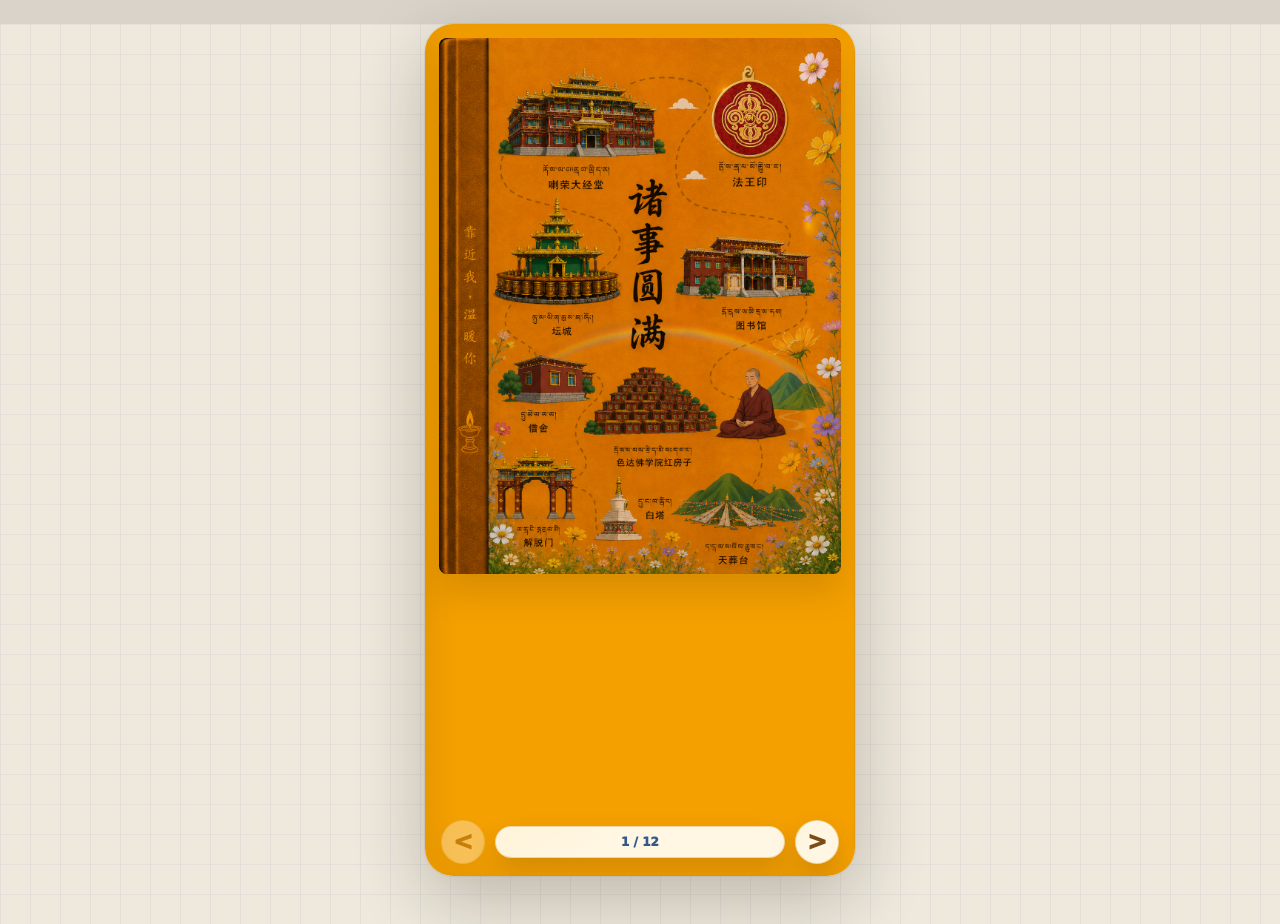
==== commit 008f4d76: "Update notebook paging and offline installer" ====
--- a/index.html
+++ b/index.html
@@ -85,6 +85,7 @@
       </section>
 
       <main class="app-main">
+        <section class="notebook-overview-page">
         <section class="focus-strip">
           <div class="focus-copy">
             <span class="eyebrow">ད་ལྟའི་བརྗོད་གཞི། 当前主题</span>
@@ -135,6 +136,7 @@
             <strong id="tagCount">0</strong>
             <span>个标签</span>
           </div>
+        </section>
         </section>
 
         <section class="portrait-pages" aria-label="法相庄严彩页">
@@ -210,6 +212,7 @@
           <div class="page-strip" id="colorPageStrip"></div>
         </section>
 
+        <section class="notebook-index-page">
         <label class="search-box" for="searchInput">
           <svg viewBox="0 0 24 24" aria-hidden="true">
             <circle cx="11" cy="11" r="8"></circle>
@@ -240,6 +243,7 @@
         </section>
 
         <section class="note-list" id="noteList" aria-label="笔记列表"></section>
+        </section>
 
         <section class="editor-card" aria-label="笔记编辑器">
           <div class="editor-toolbar">
--- a/styles.css
+++ b/styles.css
@@ -15,6 +15,8 @@
   --radius: 8px;
   --font: "Microsoft YaHei", "PingFang SC", "Noto Sans CJK SC", system-ui, sans-serif;
   --hand-font: "STXingkai", "华文行楷", "FZShuTi", "方正舒体", "KaiTi", "SimKai", "FangSong", cursive;
+  --signboard-font: "KaiTi", "STKaiti", "华文楷体", "Kaiti SC", "DFKai-SB", "SimKai", "FangSong", serif;
+  --message-hand-font: "STXingkai", "华文行楷", "FZShuTi", "方正舒体", "Xingkai SC", "KaiTi", "SimKai", cursive;
   --buli-font: "华文行楷", "STXingkai", "KaiTi", "SimKai", "Microsoft YaHei", serif;
 }
 
@@ -23,12 +25,15 @@
 }
 
 html {
+  height: 100%;
   min-width: 320px;
   background: #d9d3c9;
 }
 
 body {
+  min-height: 100%;
   margin: 0;
+  overflow: hidden;
   color: var(--ink);
   font-family: var(--font);
   letter-spacing: 0;
@@ -72,10 +77,43 @@
 
 .app-shell {
   width: min(100%, 430px);
+  height: 100svh;
   min-height: 100svh;
   margin: 0 auto;
+  display: grid;
+  grid-auto-columns: 100%;
+  grid-auto-flow: column;
+  overflow-x: auto;
+  overflow-y: hidden;
+  position: relative;
+  perspective: 1600px;
+  transform-style: preserve-3d;
+  scroll-behavior: auto;
+  scroll-snap-type: x mandatory;
+  scrollbar-width: none;
   background: var(--paper);
   box-shadow: 0 0 0 1px rgba(80, 66, 48, 0.08), 0 22px 70px rgba(33, 25, 14, 0.24);
+}
+
+.app-shell::-webkit-scrollbar {
+  display: none;
+}
+
+.notebook-page {
+  width: 100%;
+  min-width: 100%;
+  height: 100%;
+  max-height: 100%;
+  overflow-x: hidden;
+  overflow-y: auto;
+  overscroll-behavior: contain;
+  scroll-snap-align: start;
+  scroll-snap-stop: always;
+  scrollbar-width: thin;
+  background: var(--paper);
+  box-shadow:
+    inset 14px 0 22px rgba(84, 58, 24, 0.08),
+    inset -1px 0 0 rgba(139, 109, 65, 0.14);
 }
 
 .journey-cover {
@@ -164,17 +202,18 @@
 }
 
 .app-main {
-  display: grid;
-  gap: 18px;
-  padding: 18px 16px max(28px, env(safe-area-inset-bottom));
+  display: contents;
 }
 
 .front-matter,
+.front-matter > .flyleaf-page,
+.notebook-overview-page,
 .photo-film,
 .portrait-pages,
 .event-pages,
 .academy-gallery,
 .color-pages,
+.notebook-index-page,
 .note-list,
 .editor-card,
 .back-cover {
@@ -182,11 +221,238 @@
   contain-intrinsic-size: auto 620px;
 }
 
+.journey-cover.notebook-page {
+  padding-bottom: max(86px, env(safe-area-inset-bottom));
+}
+
+.front-matter > .notebook-page,
+.app-main > .notebook-page:not(.editor-card):not(.back-cover) {
+  padding: 18px 16px max(86px, env(safe-area-inset-bottom));
+}
+
+.notebook-overview-page,
+.notebook-index-page {
+  align-content: start;
+  background: var(--paper);
+}
+
+.notebook-overview-page,
+.notebook-index-page {
+  display: grid;
+  gap: 18px;
+}
+
+.note-toc.note-toc-feature.notebook-page {
+  align-content: start;
+  margin: 0;
+  padding: 16px 14px max(86px, env(safe-area-inset-bottom));
+  border: 0;
+  border-radius: 0;
+  box-shadow: none;
+}
+
+.editor-card.notebook-page {
+  height: 100%;
+  min-height: 0;
+  overflow-x: hidden;
+  overflow-y: auto;
+  border-width: 0;
+  border-radius: 0;
+  box-shadow: none;
+  touch-action: pan-y;
+}
+
+.back-cover.notebook-page {
+  border-radius: 0;
+}
+
+.page-turn-ghost {
+  position: absolute;
+  top: 0;
+  bottom: 0;
+  z-index: 35;
+  width: 100%;
+  min-width: 100%;
+  height: 100%;
+  max-height: 100%;
+  overflow: hidden;
+  pointer-events: none;
+  transform-style: preserve-3d;
+  backface-visibility: hidden;
+  will-change: transform, opacity, filter;
+}
+
+.page-turn-ghost::before {
+  content: "";
+  position: absolute;
+  inset: 0;
+  z-index: 50;
+  background:
+    linear-gradient(90deg, rgba(255, 255, 255, 0.34), transparent 18%, rgba(88, 58, 22, 0.18) 76%, rgba(20, 14, 8, 0.34)),
+    linear-gradient(90deg, transparent, rgba(255, 242, 195, 0.18) 45%, transparent 56%);
+  opacity: 0;
+  pointer-events: none;
+}
+
+.page-turn-ghost::after {
+  content: "";
+  position: absolute;
+  top: 0;
+  bottom: 0;
+  z-index: 51;
+  width: 42px;
+  background: linear-gradient(90deg, rgba(255, 248, 218, 0.42), rgba(81, 52, 18, 0.22), transparent);
+  opacity: 0;
+  pointer-events: none;
+}
+
+.page-turn-ghost.turn-next {
+  transform-origin: left center;
+}
+
+.page-turn-ghost.turn-prev {
+  transform-origin: right center;
+}
+
+.page-turn-ghost.turn-next::after {
+  right: 0;
+}
+
+.page-turn-ghost.turn-prev::after {
+  left: 0;
+  transform: scaleX(-1);
+}
+
+.page-turn-ghost.turn-next.is-turning {
+  animation: turnPageNext 0.72s cubic-bezier(0.2, 0.72, 0.18, 1) both;
+}
+
+.page-turn-ghost.turn-prev.is-turning {
+  animation: turnPagePrev 0.72s cubic-bezier(0.2, 0.72, 0.18, 1) both;
+}
+
+.page-turn-ghost.is-turning::before,
+.page-turn-ghost.is-turning::after {
+  animation: turnPageSheen 0.72s ease both;
+}
+
+@keyframes turnPageNext {
+  0% {
+    opacity: 1;
+    filter: brightness(1);
+    transform: rotateY(0deg) translateZ(8px);
+  }
+  42% {
+    opacity: 0.98;
+    filter: brightness(0.96);
+    transform: rotateY(-56deg) translateZ(18px) skewY(-1deg);
+  }
+  100% {
+    opacity: 0.08;
+    filter: brightness(0.82);
+    transform: rotateY(-106deg) translateZ(4px) skewY(-1.5deg);
+  }
+}
+
+@keyframes turnPagePrev {
+  0% {
+    opacity: 1;
+    filter: brightness(1);
+    transform: rotateY(0deg) translateZ(8px);
+  }
+  42% {
+    opacity: 0.98;
+    filter: brightness(0.96);
+    transform: rotateY(56deg) translateZ(18px) skewY(1deg);
+  }
+  100% {
+    opacity: 0.08;
+    filter: brightness(0.82);
+    transform: rotateY(106deg) translateZ(4px) skewY(1.5deg);
+  }
+}
+
+@keyframes turnPageSheen {
+  0%,
+  100% {
+    opacity: 0;
+  }
+  36% {
+    opacity: 0.9;
+  }
+  62% {
+    opacity: 0.45;
+  }
+}
+
+.notebook-pager {
+  position: fixed;
+  z-index: 40;
+  left: 50%;
+  bottom: max(12px, env(safe-area-inset-bottom));
+  display: grid;
+  grid-template-columns: 44px minmax(0, 1fr) 44px;
+  align-items: center;
+  gap: 10px;
+  width: min(calc(100% - 24px), 398px);
+  transform: translateX(-50%);
+  pointer-events: none;
+}
+
+.notebook-page-button,
+.notebook-page-status {
+  border: 1px solid rgba(216, 154, 50, 0.36);
+  background:
+    linear-gradient(145deg, rgba(255, 237, 165, 0.16), transparent 42%),
+    rgba(255, 253, 247, 0.92);
+  color: #7a4c18;
+  box-shadow:
+    inset 0 1px 0 rgba(255, 255, 255, 0.55),
+    0 12px 24px rgba(64, 47, 23, 0.18);
+  backdrop-filter: blur(10px);
+}
+
+.notebook-page-button {
+  display: grid;
+  place-items: center;
+  width: 44px;
+  height: 44px;
+  border-radius: 999px;
+  font-size: 24px;
+  font-weight: 950;
+  line-height: 1;
+  pointer-events: auto;
+}
+
+.notebook-page-button:disabled {
+  cursor: default;
+  opacity: 0.38;
+}
+
+.notebook-page-status {
+  min-width: 0;
+  padding: 8px 12px;
+  border-radius: 999px;
+  color: var(--blue);
+  font-size: 12px;
+  font-weight: 950;
+  text-align: center;
+  pointer-events: none;
+}
+
 .front-matter {
-  display: grid;
-  gap: 14px;
-  padding: 16px;
-  background: var(--paper);
+  display: contents;
+}
+
+.front-matter > .flyleaf-page.notebook-page {
+  min-height: 100%;
+  overflow-x: hidden;
+  overflow-y: auto;
+  border: 0;
+  border-radius: 0;
+  box-shadow:
+    inset 14px 0 22px rgba(84, 58, 24, 0.08),
+    inset -1px 0 0 rgba(139, 109, 65, 0.14);
 }
 
 .flyleaf-page {
@@ -297,28 +563,32 @@
   justify-content: center;
   gap: 8px 22px;
   margin: 0;
-  color: #f4d57a;
-  font-family: var(--hand-font);
-  font-size: 34px;
-  font-weight: 900;
-  line-height: 1.12;
-  letter-spacing: 0.08em;
+  color: #efd184;
+  font-family: var(--signboard-font);
+  font-size: 36px;
+  font-weight: 700;
+  line-height: 1.08;
+  letter-spacing: 0.16em;
   text-shadow:
-    0 1px 0 rgba(255, 250, 203, 0.62),
-    0 2px 0 rgba(122, 74, 15, 0.5),
-    0 4px 8px rgba(0, 0, 0, 0.34);
+    0 1px 0 rgba(255, 248, 204, 0.72),
+    0 2px 0 rgba(100, 61, 18, 0.56),
+    0 4px 7px rgba(0, 0, 0, 0.34);
 }
 
 .teaching-page h2 span {
   display: inline-block;
   background:
-    linear-gradient(180deg, #fff8cd 0%, #f7dc83 24%, #b87622 50%, #fff0a7 67%, #d99b32 84%, #7a4c18 100%);
+    linear-gradient(180deg, #fff5bf 0%, #f2d487 28%, #bd7e2f 48%, #fff1ad 62%, #d39a42 82%, #6f481b 100%);
   -webkit-background-clip: text;
   background-clip: text;
-  color: #f4d57a;
+  color: #efd184;
   -webkit-text-fill-color: transparent;
-  filter: drop-shadow(0 1px 0 rgba(255, 255, 255, 0.22)) drop-shadow(0 3px 5px rgba(0, 0, 0, 0.28));
+  filter:
+    drop-shadow(0 1px 0 rgba(255, 255, 255, 0.2))
+    drop-shadow(0 2px 2px rgba(98, 55, 13, 0.32))
+    drop-shadow(0 4px 5px rgba(0, 0, 0, 0.26));
   white-space: nowrap;
+  -webkit-text-stroke: 0.25px rgba(82, 52, 20, 0.42);
 }
 
 .teaching-page p {
@@ -365,8 +635,9 @@
   border: 1px solid rgba(131, 93, 49, 0.22);
   border-radius: var(--radius);
   color: #202326;
+  font-family: var(--message-hand-font);
   font-size: 21px;
-  font-weight: 650;
+  font-weight: 400;
   line-height: 1.78;
   letter-spacing: 0;
   background:
@@ -395,15 +666,15 @@
 }
 
 .handwritten-note p {
-  color: #181b1e;
-  font-family: var(--hand-font);
-  font-size: 27px;
-  font-weight: 500;
-  line-height: 1.45;
+  color: #202225;
+  font-family: var(--message-hand-font);
+  font-size: 29px;
+  font-weight: 400;
+  line-height: 1.5;
   font-style: normal;
   text-shadow:
-    0.3px 0 rgba(24, 27, 30, 0.58),
-    -0.2px 0 rgba(24, 27, 30, 0.22);
+    0.18px 0 rgba(32, 34, 37, 0.34),
+    0 1px 0 rgba(255, 255, 255, 0.2);
 }
 
 .handwriting-line {
@@ -449,8 +720,8 @@
 .message-page img {
   display: block;
   width: 100%;
-  max-height: 188px;
-  object-fit: cover;
+  max-height: none;
+  object-fit: contain;
   object-position: top center;
   border-radius: 6px;
   filter: saturate(0.92) sepia(0.08);
@@ -1521,7 +1792,7 @@
 
 .note-toc-actions {
   display: grid;
-  grid-template-columns: repeat(3, minmax(0, 1fr));
+  grid-template-columns: minmax(0, 1fr) minmax(0, 1fr) 46px;
   gap: 10px;
 }
 
@@ -1554,6 +1825,7 @@
 }
 
 .toc-action-button.install-action {
+  padding: 0;
   border-color: rgba(255, 219, 125, 0.5);
   background:
     linear-gradient(145deg, rgba(255, 243, 177, 0.18), transparent 38%),
@@ -1562,17 +1834,22 @@
   text-shadow: 0 1px 0 rgba(62, 21, 0, 0.55), 0 0 12px rgba(255, 205, 86, 0.22);
 }
 
+.toc-action-button.install-action span {
+  position: absolute;
+  width: 1px;
+  height: 1px;
+  overflow: hidden;
+  clip: rect(0 0 0 0);
+  white-space: nowrap;
+}
+
 .toc-action-button[hidden] {
   display: none;
 }
 
 @media (max-width: 420px) {
   .note-toc-actions {
-    grid-template-columns: 1fr 1fr;
-  }
-
-  .toc-action-button.install-action {
-    grid-column: 1 / -1;
+    grid-template-columns: minmax(0, 1fr) minmax(0, 1fr) 46px;
   }
 }
 
@@ -2777,6 +3054,8 @@
 
 @media (min-width: 760px) {
   .app-shell {
+    height: min(900px, calc(100svh - 48px));
+    min-height: 0;
     margin-top: 24px;
     margin-bottom: 24px;
     border-radius: 28px;
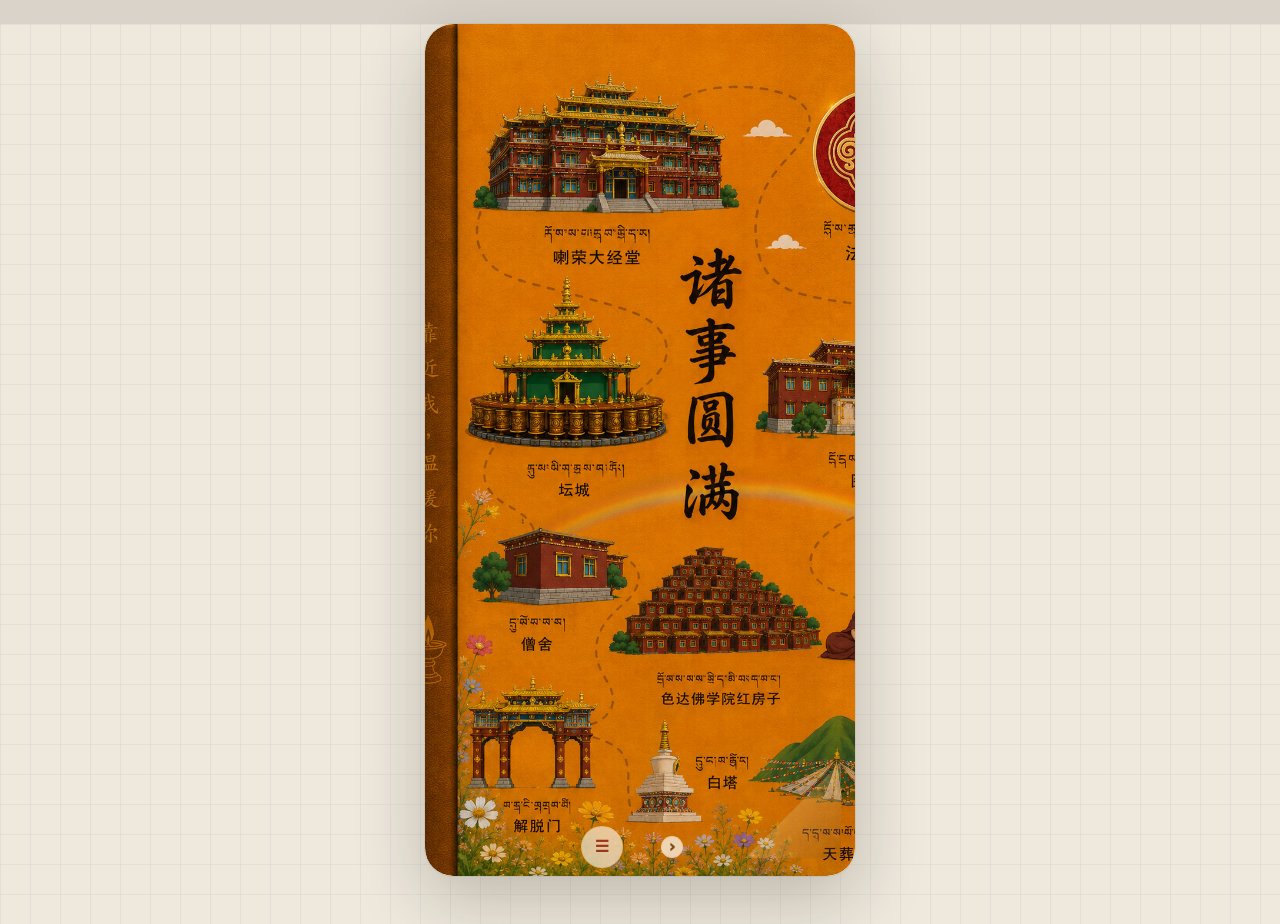
==== commit e3e05dbf: "更新供灯页面最终版" ====
--- a/index.html
+++ b/index.html
@@ -4,13 +4,13 @@
     <meta charset="UTF-8" />
     <meta name="viewport" content="width=device-width, initial-scale=1, viewport-fit=cover" />
     <meta name="theme-color" content="#f4a000" />
-    <meta name="application-name" content="法王手账" />
+    <meta name="application-name" content="不离手账" />
     <meta name="mobile-web-app-capable" content="yes" />
     <meta name="apple-mobile-web-app-capable" content="yes" />
     <meta name="apple-mobile-web-app-status-bar-style" content="black-translucent" />
-    <meta name="apple-mobile-web-app-title" content="法王传记手账" />
+    <meta name="apple-mobile-web-app-title" content="不离手账" />
     <meta name="msapplication-TileColor" content="#f4a000" />
-    <title>晋美彭措法王传记手账</title>
+    <title>不离手账</title>
     <link rel="manifest" href="manifest.webmanifest" />
     <link rel="icon" type="image/png" sizes="64x64" href="assets/favicon-64.png" />
     <link rel="apple-touch-icon" href="assets/apple-touch-icon.png" />
@@ -56,9 +56,13 @@
       <section class="front-matter" aria-label="笔记本扉页">
         <article class="flyleaf-page teaching-page">
           <span class="flyleaf-kicker">གདམས་ངག · 扉页一</span>
+          <figure class="teaching-image-frame">
+            <img src="assets/flyleaf-protection-eyes.jpg" alt="护法眼坛城图案" loading="eager" decoding="async" fetchpriority="high" />
+          </figure>
           <div class="teaching-signboard" aria-label="莫舍己道，勿扰他心">
             <p class="signboard-tibetan">རང་གི་ལམ་མ་འདོར། གཞན་གྱི་སེམས་མ་དཀྲུགས།</p>
             <h2>
+              <img class="signboard-title-art" src="assets/flyleaf-signboard-title.png" alt="" aria-hidden="true" loading="eager" decoding="async" fetchpriority="high" />
               <span>莫舍己道</span>
               <span>勿扰他心</span>
             </h2>
@@ -69,7 +73,8 @@
         <article class="flyleaf-page message-page">
           <span class="flyleaf-kicker">དྲན་གསོ། · 扉页二</span>
           <blockquote class="handwritten-note">
-            <p>
+            <img class="handwriting-note-art" src="assets/flyleaf-message-handwriting.png" alt="" aria-hidden="true" loading="eager" decoding="async" fetchpriority="high" />
+            <p class="handwriting-text">
               <span class="handwriting-line">今天是个特别的日子。</span>
               <span class="handwriting-line">我爱这世上所有生命，</span>
               <span class="handwriting-line">但最惦记的还是那些曾一起并肩学修，</span>
@@ -99,50 +104,38 @@
           </figure>
         </section>
 
-        <section class="photo-film" aria-label="喇荣五明佛学院风景">
-          <div class="photo-card large">
-            <img src="assets/larung-real-panorama.jpg" alt="喇荣五明佛学院夜色全景" loading="lazy" decoding="async" fetchpriority="low" />
-            <div>
-              <span>LARUNG GAR</span>
-              <strong>夜色山谷</strong>
-            </div>
-          </div>
-          <div class="photo-card">
-            <img src="assets/larung-real-lights.jpg" alt="喇荣五明佛学院灯火红屋" loading="lazy" decoding="async" fetchpriority="low" />
-            <div>
-              <span>LIGHTS</span>
-              <strong>灯火红屋</strong>
-            </div>
-          </div>
-          <div class="photo-card">
-            <img src="assets/larung-real-snow.jpg" alt="喇荣五明佛学院雪景" loading="lazy" decoding="async" fetchpriority="low" />
-            <div>
-              <span>SNOW</span>
-              <strong>雪落山坡</strong>
-            </div>
-          </div>
-        </section>
-
-        <section class="stats-ribbon" aria-label="笔记统计">
-          <div>
-            <strong id="totalCount">0</strong>
-            <span>篇笔记</span>
-          </div>
-          <div>
-            <strong id="personCount">0</strong>
-            <span>位人物</span>
-          </div>
-          <div>
-            <strong id="tagCount">0</strong>
-            <span>个标签</span>
-          </div>
+        <section class="bloom-garden" id="bloomGarden" aria-label="遍地开花">
+          <div class="bloom-sky" aria-hidden="true">
+            <span class="cloud cloud-one"></span>
+            <span class="cloud cloud-two"></span>
+            <span class="halo"></span>
+          </div>
+          <div class="garden-companions" aria-label="花园合影照片位">
+            <label class="garden-photo-seat teacher">
+              <input data-bloom-photo-input="teacher" type="file" accept="image/*" />
+              <img id="bloomTeacherPhoto" alt="上师照片" />
+              <span>上师照片</span>
+            </label>
+            <label class="garden-photo-seat self">
+              <input data-bloom-photo-input="self" type="file" accept="image/*" />
+              <img id="bloomSelfPhoto" alt="自己照片" />
+              <span>自己照片</span>
+            </label>
+          </div>
+          <div class="bloom-field" aria-hidden="true"></div>
+          <div class="bloom-real-flowers" aria-hidden="true">
+            <span class="flower-meadow flower-back"></span>
+            <span class="flower-meadow flower-mid"></span>
+            <span class="flower-meadow flower-front"></span>
+          </div>
+          <button class="bloom-button" id="bloomGardenButton" type="button">遍地花开</button>
         </section>
         </section>
 
         <section class="portrait-pages" aria-label="法相庄严彩页">
           <div class="section-head">
             <div>
-              <span class="eyebrow">སྐུ་པར། Portrait Inserts</span>
+              <span class="eyebrow">སྐུ་པར། 法相彩页</span>
               <h2>སྐུ་མདངས། 法相庄严</h2>
             </div>
           </div>
@@ -158,10 +151,77 @@
           <div class="portrait-grid" id="portraitGrid"></div>
         </section>
 
+        <section class="offering-lamp-page" aria-label="供灯页面">
+          <div class="section-head">
+            <div>
+              <span class="eyebrow">མཆོད་མེ། 供灯</span>
+              <h2>供灯</h2>
+            </div>
+          </div>
+          <div class="offering-lamp-scene" id="offeringLampScene">
+            <div class="offering-buddha-wall" id="offeringBuddhaWall" aria-label="佛像相片背景墙"></div>
+            <div class="offering-lamp-stage" aria-hidden="true">
+              <span class="offering-flame flame-one"></span>
+              <span class="offering-flame flame-two"></span>
+              <span class="offering-flame flame-three"></span>
+              <span class="offering-flame flame-four"></span>
+              <span class="offering-flame flame-five"></span>
+              <span class="offering-flame flame-six"></span>
+              <span class="offering-flame flame-seven"></span>
+              <span class="offering-flame flame-eight"></span>
+              <span class="offering-flame flame-nine"></span>
+              <span class="offering-flame flame-ten"></span>
+              <span class="offering-flame flame-eleven"></span>
+              <span class="offering-flame flame-twelve"></span>
+              <span class="offering-flame flame-thirteen"></span>
+              <span class="offering-flame flame-fourteen"></span>
+              <span class="offering-flame flame-fifteen"></span>
+              <span class="offering-flame flame-sixteen"></span>
+              <span class="offering-flame flame-seventeen"></span>
+              <span class="offering-flame flame-eighteen"></span>
+              <span class="offering-flame flame-nineteen"></span>
+              <span class="offering-flame flame-twenty"></span>
+              <span class="offering-flame flame-twenty-one"></span>
+              <span class="offering-flame flame-twenty-two"></span>
+              <span class="offering-flame flame-twenty-three"></span>
+              <span class="offering-flame flame-twenty-four"></span>
+              <span class="offering-flame flame-twenty-five"></span>
+              <span class="offering-flame flame-twenty-six"></span>
+              <span class="offering-flame flame-twenty-seven"></span>
+              <span class="offering-flame flame-twenty-eight"></span>
+              <span class="offering-flame flame-twenty-nine"></span>
+              <span class="offering-flame flame-thirty"></span>
+            </div>
+            <button class="offering-lamp" id="offeringLampButton" type="button" aria-label="供灯">
+              <span class="real-main-lamp" aria-hidden="true"></span>
+              <span class="lamp-aura" aria-hidden="true"></span>
+              <span class="lamp-flame" aria-hidden="true"></span>
+              <span class="lamp-wick" aria-hidden="true"></span>
+              <span class="lamp-bowl" aria-hidden="true">
+                <span class="lamp-oil"></span>
+              </span>
+              <span class="lamp-stem" aria-hidden="true"></span>
+              <span class="lamp-base" aria-hidden="true"></span>
+            </button>
+            <div class="offering-lamp-panel">
+              <strong id="offeringLampStatus">愿以此灯，照破无明。</strong>
+              <span id="offeringLampMeta">轻触供灯，点亮灯火。</span>
+              <div class="offering-buddha-controls">
+                <label class="offering-buddha-upload">
+                  <input id="offeringBuddhaInput" type="file" accept="image/*" multiple />
+                  <span>添加佛像</span>
+                </label>
+                <button class="offering-buddha-reset" id="offeringBuddhaReset" type="button">更改图像</button>
+              </div>
+              <button class="offering-lamp-action" id="offeringLampAction" type="button">供灯</button>
+            </div>
+          </div>
+        </section>
+
         <section class="event-pages" aria-label="岁月锚点便签">
           <div class="section-head">
             <div>
-              <span class="eyebrow">ལོ་རྒྱུས། Milestones</span>
+              <span class="eyebrow">ལོ་རྒྱུས། 岁月锚点</span>
               <h2>ལོ་ཟླའི་གནད། 岁月锚点</h2>
             </div>
           </div>
@@ -177,7 +237,7 @@
         <section class="academy-gallery" aria-label="家乡风光装饰彩页">
           <div class="section-head">
             <div>
-              <span class="eyebrow">བླ་རུང་། Larung Views</span>
+              <span class="eyebrow">བླ་རུང་། 家乡风光</span>
               <h2>ཕ་ཡུལ་མཛེས་སྡུག 家乡风光</h2>
             </div>
           </div>
@@ -196,7 +256,7 @@
         <section class="color-pages" aria-label="笔记本彩页">
           <div class="section-head">
             <div>
-              <span class="eyebrow">ཚོན་ལྡན་ཤོག་ངོས། Color Inserts</span>
+              <span class="eyebrow">ཚོན་ལྡན་ཤོག་ངོས། 彩页</span>
               <h2>ཚོན་ལྡན་ཤོག་ངོས། 彩页</h2>
             </div>
           </div>
@@ -210,6 +270,54 @@
             <button type="submit">加入彩页</button>
           </form>
           <div class="page-strip" id="colorPageStrip"></div>
+        </section>
+
+        <section class="practice-counter-page" aria-label="功课计数模块">
+          <div class="section-head">
+            <div>
+              <span class="eyebrow">སྔོན་འགྲོ། 功课计数</span>
+              <h2>功课计数</h2>
+            </div>
+          </div>
+          <form class="module-editor practice-counter-editor" id="practiceCounterForm">
+            <input name="title" type="text" placeholder="功课名称，如莲师心咒" autocomplete="off" />
+            <input name="target" type="number" min="1" step="1" placeholder="目标数量" />
+            <input name="step" type="number" min="1" step="1" placeholder="每次增加，如 108" />
+            <button type="submit">加入计数</button>
+          </form>
+          <div class="practice-summary" id="practiceSummary"></div>
+          <div class="practice-counter-grid" id="practiceCounterGrid"></div>
+        </section>
+
+        <section class="ppt-organizer-page" aria-label="课堂整理模块">
+          <div class="section-head">
+            <div>
+              <span class="eyebrow">སློབ་ཁྲིད། 课堂整理</span>
+              <h2>课堂笔记整理</h2>
+            </div>
+          </div>
+          <form class="module-editor ppt-project-editor" id="pptProjectForm">
+            <input name="title" type="text" placeholder="项目名称，如《入行论》第三品" autocomplete="off" />
+            <input name="subtitle" type="text" placeholder="说明 / 课程阶段" autocomplete="off" />
+            <button type="submit">新增项目</button>
+          </form>
+          <div class="ppt-project-tabs" id="pptProjectTabs" aria-label="课堂笔记项目"></div>
+          <form class="module-editor ppt-note-editor" id="pptNoteForm">
+            <input name="title" type="text" placeholder="课程 / 主题" autocomplete="off" />
+            <input name="subtitle" type="text" placeholder="课次 / 页码 / 日期" autocomplete="off" />
+            <select name="projectId" aria-label="标注项目（可多选）" multiple size="3"></select>
+            <textarea name="body" placeholder="要点一&#10;要点二&#10;疑问 / 待复习"></textarea>
+            <label class="ppt-attachment-button">
+              <input
+                name="attachment"
+                type="file"
+                accept=".ppt,.pptx,.doc,.docx,.pdf,.txt,.md,.jpg,.jpeg,.png,.webp,.gif,.bmp,image/*,text/plain,text/markdown,application/pdf,application/msword,application/vnd.ms-powerpoint,application/vnd.openxmlformats-officedocument.presentationml.presentation,application/vnd.openxmlformats-officedocument.wordprocessingml.document"
+              />
+              <span>添加附件</span>
+            </label>
+            <button type="submit">加入整理</button>
+          </form>
+          <div class="ppt-note-list" id="pptNoteList"></div>
         </section>
 
         <section class="notebook-index-page">
@@ -231,7 +339,7 @@
 
         <section class="section-head">
           <div>
-            <span class="eyebrow">Notebook Index</span>
+            <span class="eyebrow">笔记索引</span>
             <h2 id="listTitle">ཚང་མ། 全部笔记</h2>
           </div>
           <select id="sortSelect" title="排序">
@@ -253,6 +361,12 @@
             </div>
             <div class="editor-actions">
               <span class="save-state" id="saveState">已保存</span>
+              <button class="round-button small primary" id="editorNewNoteButton" type="button" title="新增笔记" aria-label="新增笔记">
+                <svg viewBox="0 0 24 24" aria-hidden="true">
+                  <path d="M5 12h14"></path>
+                  <path d="M12 5v14"></path>
+                </svg>
+              </button>
               <button class="round-button small" id="pinButton" type="button" title="置顶" aria-label="置顶">
                 <svg viewBox="0 0 24 24" aria-hidden="true">
                   <path d="M12 17v5"></path>
@@ -272,40 +386,11 @@
             </div>
           </div>
 
-          <section class="page-theme-picker" aria-label="空白页样式">
-            <button class="page-theme-option active" data-page-theme="sky" type="button">
-              <img src="assets/page-sky-rainbow.jpg" alt="霓映虚空空白页预览" loading="lazy" decoding="async" fetchpriority="low" />
-              <span>འཇའ་ཚོན། 霓映虚空</span>
-            </button>
-            <button class="page-theme-option" data-page-theme="night" type="button">
-              <img src="assets/page-night-lights.jpg" alt="万灯垂寰空白页预览" loading="lazy" decoding="async" fetchpriority="low" />
-              <span>སྒྲོན་མེ། 万灯垂寰</span>
-            </button>
-            <button class="page-theme-option" data-page-theme="kindness1" type="button">
-              <img src="assets/blank-page-kindness-01.jpg" alt="山路塔城空白页预览" loading="lazy" decoding="async" fetchpriority="low" />
-              <span>ལམ་བཟང་། 善意山路</span>
-            </button>
-            <button class="page-theme-option" data-page-theme="kindness2" type="button">
-              <img src="assets/blank-page-kindness-02.jpg" alt="安乐花朵空白页预览" loading="lazy" decoding="async" fetchpriority="low" />
-              <span>མེ་ཏོག 安乐花朵</span>
-            </button>
-            <button class="page-theme-option" data-page-theme="kindness3" type="button">
-              <img src="assets/blank-page-kindness-03.jpg" alt="暖心经幡空白页预览" loading="lazy" decoding="async" fetchpriority="low" />
-              <span>དར་ལྕོག 暖心经幡</span>
-            </button>
-            <button class="page-theme-option" data-page-theme="kindness4" type="button">
-              <img src="assets/blank-page-kindness-04.jpg" alt="光明空白页预览" loading="lazy" decoding="async" fetchpriority="low" />
-              <span>འོད་སྣང་། 光明</span>
-            </button>
-            <button class="page-theme-option" data-page-theme="kindness5" type="button">
-              <img src="assets/blank-page-kindness-05.jpg" alt="晴空经幡空白页预览" loading="lazy" decoding="async" fetchpriority="low" />
-              <span>ནམ་མཁའ། 晴空经幡</span>
-            </button>
-          </section>
+          <section class="page-theme-picker" id="pageThemePicker" aria-label="空白页样式"></section>
 
           <section class="memo-calendar-picker hidden" id="memoCalendarPicker" aria-label="备忘日历类型">
             <div>
-              <span class="eyebrow">དྲན་ཐོའི་ལོ་ཐོ། Memo Calendar</span>
+              <span class="eyebrow">དྲན་ཐོའི་ལོ་ཐོ། 备忘日历</span>
               <strong id="memoCalendarTitle">公历日历</strong>
             </div>
             <div class="calendar-mode-buttons">
--- a/styles.css
+++ b/styles.css
@@ -100,6 +100,7 @@
 }
 
 .notebook-page {
+  position: relative;
   width: 100%;
   min-width: 100%;
   height: 100%;
@@ -125,6 +126,23 @@
   color: #3a2c1c;
 }
 
+.journey-cover::after {
+  content: "";
+  position: absolute;
+  right: 14px;
+  bottom: max(18px, env(safe-area-inset-bottom));
+  z-index: 1;
+  width: 96px;
+  height: 96px;
+  border-bottom-right-radius: 8px;
+  background:
+    linear-gradient(135deg, rgba(255, 255, 255, 0.78), rgba(255, 227, 151, 0.36) 44%, rgba(82, 45, 13, 0.2) 100%);
+  clip-path: polygon(100% 0, 100% 100%, 0 100%);
+  opacity: 0.76;
+  filter: drop-shadow(-10px -10px 18px rgba(68, 38, 12, 0.16));
+  pointer-events: none;
+}
+
 .cover-image {
   display: block;
   width: 100%;
@@ -206,13 +224,16 @@
 }
 
 .front-matter,
-.front-matter > .flyleaf-page,
+.flyleaf-page,
 .notebook-overview-page,
 .photo-film,
 .portrait-pages,
 .event-pages,
 .academy-gallery,
 .color-pages,
+.practice-counter-page,
+.offering-lamp-page,
+.ppt-organizer-page,
 .notebook-index-page,
 .note-list,
 .editor-card,
@@ -225,8 +246,7 @@
   padding-bottom: max(86px, env(safe-area-inset-bottom));
 }
 
-.front-matter > .notebook-page,
-.app-main > .notebook-page:not(.editor-card):not(.back-cover) {
+.notebook-page:not(.journey-cover):not(.note-toc-feature):not(.editor-card):not(.back-cover) {
   padding: 18px 16px max(86px, env(safe-area-inset-bottom));
 }
 
@@ -240,6 +260,11 @@
 .notebook-index-page {
   display: grid;
   gap: 18px;
+}
+
+.notebook-overview-page {
+  position: relative;
+  isolation: isolate;
 }
 
 .note-toc.note-toc-feature.notebook-page {
@@ -263,7 +288,25 @@
 }
 
 .back-cover.notebook-page {
+  padding-bottom: max(18px, env(safe-area-inset-bottom));
   border-radius: 0;
+}
+
+.back-cover.notebook-page::after {
+  content: "";
+  position: absolute;
+  bottom: max(18px, env(safe-area-inset-bottom));
+  left: 14px;
+  z-index: 1;
+  width: 96px;
+  height: 96px;
+  border-bottom-left-radius: 8px;
+  background:
+    linear-gradient(225deg, rgba(255, 255, 255, 0.78), rgba(255, 227, 151, 0.36) 44%, rgba(82, 45, 13, 0.2) 100%);
+  clip-path: polygon(0 0, 100% 100%, 0 100%);
+  opacity: 0.76;
+  filter: drop-shadow(10px -10px 18px rgba(68, 38, 12, 0.16));
+  pointer-events: none;
 }
 
 .page-turn-ghost {
@@ -385,18 +428,17 @@
   }
 }
 
-.notebook-pager {
-  position: fixed;
-  z-index: 40;
-  left: 50%;
-  bottom: max(12px, env(safe-area-inset-bottom));
+.notebook-page-footer {
+  position: relative;
+  z-index: 3;
   display: grid;
-  grid-template-columns: 44px minmax(0, 1fr) 44px;
+  grid-template-columns: 38px 38px minmax(0, 1fr) 38px;
   align-items: center;
-  gap: 10px;
-  width: min(calc(100% - 24px), 398px);
-  transform: translateX(-50%);
-  pointer-events: none;
+  gap: 8px;
+  width: 100%;
+  margin-top: 14px;
+  padding-top: 10px;
+  border-top: 1px solid rgba(216, 154, 50, 0.26);
 }
 
 .notebook-page-button,
@@ -415,23 +457,44 @@
 .notebook-page-button {
   display: grid;
   place-items: center;
-  width: 44px;
-  height: 44px;
+  width: 38px;
+  height: 38px;
   border-radius: 999px;
-  font-size: 24px;
+  font-size: 21px;
   font-weight: 950;
   line-height: 1;
   pointer-events: auto;
 }
 
+.notebook-page-button.next {
+  grid-column: 4;
+  justify-self: end;
+}
+
+.notebook-page-button.toc {
+  grid-column: 2;
+  color: var(--red);
+  font-size: 15px;
+}
+
+.notebook-page:not(.journey-cover):not(.back-cover) .notebook-page-button.prev {
+  grid-column: 1;
+}
+
+.notebook-page:not(.journey-cover):not(.back-cover) .notebook-page-button.next {
+  grid-column: 4;
+}
+
 .notebook-page-button:disabled {
   cursor: default;
   opacity: 0.38;
 }
 
 .notebook-page-status {
+  grid-column: 3;
+  grid-row: 1;
   min-width: 0;
-  padding: 8px 12px;
+  padding: 6px 10px;
   border-radius: 999px;
   color: var(--blue);
   font-size: 12px;
@@ -440,11 +503,133 @@
   pointer-events: none;
 }
 
+.event-pages .notebook-page-footer,
+.color-pages .notebook-page-footer {
+  position: absolute;
+  right: 16px;
+  bottom: max(10px, env(safe-area-inset-bottom));
+  left: 16px;
+  grid-template-columns: 34px 34px minmax(0, 1fr) 34px;
+  width: auto;
+  margin-top: 0;
+  padding-top: 6px;
+  border-top-color: rgba(216, 154, 50, 0.16);
+}
+
+.event-pages .notebook-page-button,
+.color-pages .notebook-page-button {
+  width: 34px;
+  height: 34px;
+  font-size: 18px;
+  box-shadow:
+    inset 0 1px 0 rgba(255, 255, 255, 0.55),
+    0 8px 16px rgba(64, 47, 23, 0.13);
+}
+
+.event-pages .notebook-page-button.toc,
+.color-pages .notebook-page-button.toc {
+  font-size: 13px;
+}
+
+.event-pages .notebook-page-status,
+.color-pages .notebook-page-status {
+  padding: 4px 8px;
+  font-size: 11px;
+}
+
+.journey-cover .notebook-page-footer {
+  position: absolute;
+  right: 26px;
+  bottom: max(28px, env(safe-area-inset-bottom));
+  z-index: 2;
+  width: auto;
+  margin: 0;
+  padding: 0;
+  border: 0;
+  grid-template-columns: 44px 58px;
+}
+
+.journey-cover .notebook-page-footer .notebook-page-button.prev,
+.journey-cover .notebook-page-footer .notebook-page-status {
+  display: none;
+}
+
+.journey-cover .notebook-page-footer .notebook-page-button.toc {
+  grid-column: 1;
+  align-self: center;
+  width: 44px;
+  height: 44px;
+  border-color: rgba(255, 232, 152, 0.5);
+  background: rgba(116, 35, 19, 0.78);
+  color: #ffe89a;
+  box-shadow: 0 12px 24px rgba(72, 35, 9, 0.22);
+}
+
+.journey-cover .notebook-page-footer .notebook-page-button.next {
+  grid-column: 2;
+  width: 58px;
+  height: 58px;
+  border-color: rgba(255, 232, 152, 0.58);
+  background:
+    linear-gradient(145deg, rgba(255, 246, 194, 0.68), rgba(255, 203, 78, 0.2)),
+    rgba(116, 35, 19, 0.88);
+  color: #ffe89a;
+  box-shadow:
+    inset 0 1px 0 rgba(255, 255, 255, 0.38),
+    0 16px 34px rgba(72, 35, 9, 0.3);
+}
+
+.back-cover .notebook-page-footer {
+  position: absolute;
+  bottom: max(28px, env(safe-area-inset-bottom));
+  left: 26px;
+  z-index: 2;
+  width: auto;
+  margin: 0;
+  padding: 0;
+  border: 0;
+  grid-template-columns: 58px 44px;
+}
+
+.back-cover .notebook-page-footer .notebook-page-status,
+.back-cover .notebook-page-footer .notebook-page-button.next {
+  display: none;
+}
+
+.back-cover .notebook-page-footer .notebook-page-button.toc {
+  grid-column: 2;
+  align-self: center;
+  width: 44px;
+  height: 44px;
+  border-color: rgba(255, 232, 152, 0.5);
+  background: rgba(116, 35, 19, 0.78);
+  color: #ffe89a;
+  box-shadow: 0 12px 24px rgba(72, 35, 9, 0.22);
+}
+
+.notebook-page-footer.is-toc-page .notebook-page-button.toc {
+  display: none;
+}
+
+.back-cover .notebook-page-footer .notebook-page-button.prev {
+  grid-column: 1;
+  width: 58px;
+  height: 58px;
+  border-color: rgba(255, 232, 152, 0.58);
+  background:
+    linear-gradient(145deg, rgba(255, 246, 194, 0.68), rgba(255, 203, 78, 0.2)),
+    rgba(116, 35, 19, 0.88);
+  color: #ffe89a;
+  box-shadow:
+    inset 0 1px 0 rgba(255, 255, 255, 0.38),
+    0 16px 34px rgba(72, 35, 9, 0.3);
+}
+
 .front-matter {
   display: contents;
 }
 
-.front-matter > .flyleaf-page.notebook-page {
+.flyleaf-page.notebook-page {
   min-height: 100%;
   overflow-x: hidden;
   overflow-y: auto;
@@ -493,13 +678,43 @@
 
 .teaching-page {
   display: grid;
+  gap: 13px;
   align-content: center;
   justify-items: center;
-  padding: 42px 28px;
-  background:
-    linear-gradient(180deg, rgba(255, 250, 240, 0.9), rgba(247, 236, 217, 0.95)),
-    radial-gradient(circle at 50% 40%, rgba(49, 90, 140, 0.18), transparent 34%);
+  isolation: isolate;
+  background:
+    linear-gradient(180deg, rgba(255, 252, 246, 0.96), rgba(248, 237, 217, 0.96)),
+    radial-gradient(ellipse at 50% 18%, rgba(206, 58, 24, 0.11), transparent 48%),
+    linear-gradient(90deg, rgba(142, 34, 25, 0.08), transparent 18%, transparent 82%, rgba(142, 34, 25, 0.08));
   text-align: center;
+}
+
+.teaching-page > * {
+  position: relative;
+  z-index: 1;
+}
+
+.teaching-image-frame {
+  width: min(100%, 342px);
+  margin: 4px 0 2px;
+  padding: 7px;
+  border: 1px solid rgba(120, 38, 22, 0.46);
+  border-radius: 4px;
+  background:
+    linear-gradient(180deg, rgba(255, 248, 217, 0.95), rgba(223, 170, 78, 0.5)),
+    rgba(255, 249, 232, 0.9);
+  box-shadow:
+    inset 0 0 0 1px rgba(255, 255, 255, 0.72),
+    0 12px 24px rgba(89, 50, 20, 0.18);
+}
+
+.teaching-image-frame img {
+  display: block;
+  width: 100%;
+  aspect-ratio: 500 / 304;
+  object-fit: cover;
+  border: 1px solid rgba(90, 24, 20, 0.55);
+  border-radius: 2px;
 }
 
 .teaching-signboard {
@@ -511,7 +726,7 @@
   gap: 12px;
   width: 100%;
   min-height: 188px;
-  margin-top: 26px;
+  margin-top: 2px;
   padding: 16px 22px 18px;
   border: 4px solid #caa64a;
   border-radius: 4px;
@@ -556,12 +771,11 @@
 .teaching-page h2 {
   position: relative;
   z-index: 1;
-  display: flex;
+  display: grid;
   align-items: center;
   align-self: center;
-  flex-wrap: wrap;
   justify-content: center;
-  gap: 8px 22px;
+  gap: 0;
   margin: 0;
   color: #efd184;
   font-family: var(--signboard-font);
@@ -575,20 +789,22 @@
     0 4px 7px rgba(0, 0, 0, 0.34);
 }
 
+.signboard-title-art {
+  display: block;
+  width: min(100%, 390px);
+  height: auto;
+  filter:
+    drop-shadow(0 2px 2px rgba(98, 55, 13, 0.34))
+    drop-shadow(0 8px 8px rgba(0, 0, 0, 0.18));
+}
+
 .teaching-page h2 span {
-  display: inline-block;
-  background:
-    linear-gradient(180deg, #fff5bf 0%, #f2d487 28%, #bd7e2f 48%, #fff1ad 62%, #d39a42 82%, #6f481b 100%);
-  -webkit-background-clip: text;
-  background-clip: text;
-  color: #efd184;
-  -webkit-text-fill-color: transparent;
-  filter:
-    drop-shadow(0 1px 0 rgba(255, 255, 255, 0.2))
-    drop-shadow(0 2px 2px rgba(98, 55, 13, 0.32))
-    drop-shadow(0 4px 5px rgba(0, 0, 0, 0.26));
+  position: absolute;
+  width: 1px;
+  height: 1px;
+  overflow: hidden;
+  clip: rect(0 0 0 0);
   white-space: nowrap;
-  -webkit-text-stroke: 0.25px rgba(82, 52, 20, 0.42);
 }
 
 .teaching-page p {
@@ -620,19 +836,16 @@
   align-content: start;
   padding: 34px 24px 24px;
   background:
-    radial-gradient(circle at 18% 16%, rgba(98, 72, 34, 0.14) 0 1px, transparent 2px),
-    radial-gradient(circle at 78% 64%, rgba(255, 244, 205, 0.65) 0 2px, transparent 4px),
-    repeating-linear-gradient(94deg, rgba(117, 88, 48, 0.1) 0 1px, transparent 1px 19px),
-    repeating-linear-gradient(0deg, rgba(92, 68, 38, 0.06) 0 1px, transparent 1px 30px),
-    linear-gradient(180deg, #efe1bd, #e6d2a5 50%, #ddc392);
-  background-size: 120px 120px, 180px 180px, auto, auto, auto;
+    linear-gradient(180deg, rgba(255, 250, 240, 0.93), rgba(247, 236, 217, 0.96)),
+    radial-gradient(circle at 50% 40%, rgba(49, 90, 140, 0.12), transparent 34%);
+  background-size: auto;
 }
 
 .message-page blockquote {
   position: relative;
   margin: 4px 0 0;
-  padding: 24px 18px 22px;
-  border: 1px solid rgba(131, 93, 49, 0.22);
+  padding: 14px 12px 16px;
+  border: 1px solid rgba(139, 109, 65, 0.18);
   border-radius: var(--radius);
   color: #202326;
   font-family: var(--message-hand-font);
@@ -641,13 +854,13 @@
   line-height: 1.78;
   letter-spacing: 0;
   background:
-    linear-gradient(90deg, rgba(255, 255, 255, 0.18), transparent 28%, transparent 72%, rgba(105, 76, 39, 0.08)),
-    repeating-linear-gradient(92deg, rgba(88, 66, 40, 0.12) 0 1px, transparent 1px 18px),
-    linear-gradient(rgba(236, 217, 177, 0.84) 37px, rgba(112, 82, 44, 0.13) 38px),
-    rgba(239, 224, 190, 0.9);
+    linear-gradient(90deg, rgba(255, 255, 255, 0.28), transparent 28%, transparent 72%, rgba(139, 109, 65, 0.06)),
+    repeating-linear-gradient(92deg, rgba(139, 109, 65, 0.08) 0 1px, transparent 1px 18px),
+    linear-gradient(rgba(255, 250, 240, 0.84) 37px, rgba(139, 109, 65, 0.1) 38px),
+    rgba(255, 248, 235, 0.92);
   background-size: auto, auto, 100% 38px, auto;
   box-shadow:
-    inset 0 0 0 1px rgba(255, 247, 224, 0.36),
+    inset 0 0 0 1px rgba(255, 255, 255, 0.42),
     0 14px 30px rgba(80, 55, 28, 0.12);
 }
 
@@ -663,6 +876,24 @@
   display: grid;
   gap: 8px;
   margin: 0;
+}
+
+.handwriting-note-art {
+  display: block;
+  width: 100%;
+  height: auto;
+  filter:
+    drop-shadow(0.25px 0 rgba(32, 34, 37, 0.26))
+    drop-shadow(0 1px 0 rgba(255, 255, 255, 0.2));
+}
+
+.handwritten-note .handwriting-text {
+  position: absolute;
+  width: 1px;
+  height: 1px;
+  overflow: hidden;
+  clip: rect(0 0 0 0);
+  white-space: nowrap;
 }
 
 .handwritten-note p {
@@ -714,7 +945,7 @@
   margin: 0;
   padding: 8px;
   border-radius: var(--radius);
-  background: rgba(239, 224, 190, 0.72);
+  background: rgba(255, 250, 240, 0.72);
 }
 
 .message-page img {
@@ -736,12 +967,14 @@
 
 .focus-strip {
   position: relative;
+  z-index: 6;
   display: grid;
   grid-template-columns: minmax(0, 1fr) 112px;
   align-items: center;
   gap: 14px;
   min-height: 150px;
   padding: 16px;
+  margin-bottom: 2px;
   overflow: hidden;
   border: 1px solid rgba(241, 203, 115, 0.42);
   border-radius: var(--radius);
@@ -758,6 +991,7 @@
   content: "";
   position: absolute;
   inset: 0;
+  z-index: 0;
   background:
     linear-gradient(90deg, rgba(255, 228, 154, 0.08) 0 1px, transparent 1px 18px),
     radial-gradient(circle at 28% 28%, rgba(255, 246, 204, 0.13) 0 1px, transparent 2px),
@@ -769,6 +1003,7 @@
 .focus-strip::after {
   content: "";
   position: absolute;
+  z-index: 0;
   right: 102px;
   top: 18px;
   bottom: 18px;
@@ -779,7 +1014,7 @@
 
 .focus-copy {
   position: relative;
-  z-index: 1;
+  z-index: 2;
   min-width: 0;
 }
 
@@ -842,7 +1077,7 @@
 
 .focus-lamp {
   position: relative;
-  z-index: 1;
+  z-index: 3;
   margin: 0;
 }
 
@@ -868,6 +1103,837 @@
   text-align: center;
 }
 
+.bloom-garden {
+  position: relative;
+  z-index: 1;
+  min-height: clamp(470px, 64svh, 560px);
+  overflow: hidden;
+  border: 1px solid rgba(84, 130, 74, 0.3);
+  border-radius: var(--radius);
+  background:
+    radial-gradient(ellipse at 54% 20%, rgba(255, 255, 255, 0.34), transparent 18%),
+    linear-gradient(180deg, #0f5fac 0%, #2f87d0 31%, #9bd8f3 47%, #4f803e 48%, #1d4c23 100%);
+  box-shadow:
+    inset 0 0 0 1px rgba(255, 255, 255, 0.24),
+    0 16px 32px rgba(64, 47, 23, 0.12);
+}
+
+.bloom-garden::before {
+  content: "";
+  position: absolute;
+  right: -6px;
+  left: -6px;
+  top: 34%;
+  z-index: 1;
+  height: 154px;
+  background:
+    linear-gradient(135deg, transparent 0 17%, rgba(31, 82, 41, 0.96) 17% 34%, transparent 34%),
+    linear-gradient(150deg, transparent 0 42%, rgba(57, 103, 47, 0.88) 42% 61%, transparent 61%),
+    linear-gradient(125deg, transparent 0 62%, rgba(42, 76, 38, 0.96) 62% 78%, transparent 78%);
+  filter: blur(0.8px);
+  opacity: 0.9;
+  pointer-events: none;
+}
+
+.bloom-garden::after {
+  content: "";
+  position: absolute;
+  right: -14px;
+  bottom: -10px;
+  left: -14px;
+  z-index: 3;
+  height: 138px;
+  background:
+    radial-gradient(circle at 12% 52%, rgba(255, 219, 39, 0.72) 0 3px, transparent 4px),
+    radial-gradient(circle at 31% 44%, rgba(238, 214, 255, 0.76) 0 4px, transparent 5px),
+    radial-gradient(circle at 58% 48%, rgba(255, 247, 199, 0.74) 0 3px, transparent 4px),
+    radial-gradient(circle at 82% 38%, rgba(255, 220, 44, 0.74) 0 4px, transparent 5px),
+    repeating-linear-gradient(84deg, rgba(20, 84, 31, 0.78) 0 3px, transparent 3px 15px),
+    repeating-linear-gradient(104deg, rgba(128, 176, 75, 0.56) 0 2px, transparent 2px 18px);
+  -webkit-mask-image: linear-gradient(180deg, transparent 0, #000 22%, #000 100%);
+  mask-image: linear-gradient(180deg, transparent 0, #000 22%, #000 100%);
+  opacity: 0.86;
+  pointer-events: none;
+}
+
+.bloom-sky,
+.bloom-field {
+  position: absolute;
+  inset: 0;
+  pointer-events: none;
+}
+
+.bloom-sky {
+  z-index: 0;
+  background:
+    radial-gradient(ellipse at 18% 26%, rgba(255, 255, 255, 0.82), transparent 16%),
+    radial-gradient(ellipse at 78% 20%, rgba(255, 255, 255, 0.72), transparent 14%),
+    linear-gradient(180deg, rgba(255, 255, 255, 0.08), transparent 58%);
+}
+
+.bloom-sky .halo {
+  position: absolute;
+  top: 34px;
+  left: 52%;
+  width: 184px;
+  height: 184px;
+  border: 1px solid rgba(255, 255, 255, 0.34);
+  border-radius: 50%;
+  transform: translateX(-50%);
+  opacity: 0.5;
+  box-shadow:
+    0 0 32px rgba(255, 255, 255, 0.2),
+    inset 0 0 24px rgba(255, 255, 255, 0.12);
+}
+
+.cloud {
+  position: absolute;
+  width: 152px;
+  height: 48px;
+  border-radius: 999px;
+  background:
+    radial-gradient(circle at 18% 60%, rgba(255, 255, 255, 0.9) 0 19px, transparent 20px),
+    radial-gradient(circle at 43% 45%, rgba(255, 255, 255, 0.84) 0 27px, transparent 28px),
+    radial-gradient(circle at 71% 58%, rgba(255, 255, 255, 0.88) 0 21px, transparent 22px);
+  filter: blur(1px);
+  opacity: 0.84;
+}
+
+.cloud-one {
+  top: 58px;
+  left: 18px;
+}
+
+.cloud-two {
+  top: 114px;
+  right: 18px;
+  transform: scale(1.22);
+}
+
+.bloom-field {
+  top: 38%;
+  z-index: 2;
+  background:
+    linear-gradient(180deg, rgba(255, 255, 255, 0.12), transparent 12%),
+    radial-gradient(ellipse at 22% 74%, rgba(255, 225, 37, 0.28), transparent 18%),
+    radial-gradient(ellipse at 55% 72%, rgba(202, 139, 255, 0.24), transparent 22%),
+    radial-gradient(ellipse at 82% 78%, rgba(255, 249, 224, 0.18), transparent 16%),
+    linear-gradient(180deg, rgba(68, 125, 45, 0.14), rgba(17, 69, 27, 0.94));
+}
+
+.bloom-field::before {
+  content: "";
+  position: absolute;
+  inset: auto -12px 0;
+  height: 86%;
+  background:
+    repeating-linear-gradient(77deg, rgba(31, 104, 39, 0.72) 0 3px, transparent 3px 14px),
+    repeating-linear-gradient(102deg, rgba(159, 190, 77, 0.44) 0 2px, transparent 2px 18px),
+    linear-gradient(180deg, rgba(81, 132, 44, 0.16), rgba(11, 53, 22, 0.86));
+  opacity: 0.92;
+  transform-origin: bottom;
+}
+
+.bloom-field::after {
+  content: "";
+  position: absolute;
+  inset: 22px -8px 0;
+  background:
+    radial-gradient(circle at 8% 64%, #f8d829 0 3px, transparent 4px),
+    radial-gradient(circle at 16% 48%, #fff6cf 0 2px, transparent 3px),
+    radial-gradient(circle at 26% 70%, #d9b2ff 0 3px, transparent 4px),
+    radial-gradient(circle at 42% 56%, #ffe43a 0 3px, transparent 4px),
+    radial-gradient(circle at 62% 72%, #f5d7ff 0 3px, transparent 4px),
+    radial-gradient(circle at 78% 52%, #fff6cf 0 2px, transparent 3px),
+    radial-gradient(circle at 90% 66%, #f8d829 0 3px, transparent 4px);
+  opacity: 0.74;
+}
+
+.garden-companions {
+  position: absolute;
+  inset: 0;
+  z-index: 5;
+  pointer-events: none;
+}
+
+.garden-photo-seat {
+  position: absolute;
+  bottom: 72px;
+  display: grid;
+  place-items: center;
+  width: 118px;
+  height: 158px;
+  pointer-events: auto;
+  cursor: pointer;
+  filter: drop-shadow(0 16px 18px rgba(20, 48, 22, 0.34));
+}
+
+.garden-photo-seat.teacher {
+  left: 13%;
+}
+
+.garden-photo-seat.self {
+  right: 14%;
+  bottom: 62px;
+  width: 104px;
+  height: 142px;
+}
+
+.garden-photo-seat input {
+  position: absolute;
+  width: 1px;
+  height: 1px;
+  opacity: 0;
+  pointer-events: none;
+}
+
+.garden-photo-seat img {
+  position: absolute;
+  inset: 0;
+  width: 100%;
+  height: 100%;
+  padding: 4px;
+  border: 1px solid rgba(255, 244, 191, 0.7);
+  border-radius: 46% 46% 20% 20% / 34% 34% 24% 24%;
+  background:
+    linear-gradient(180deg, rgba(255, 248, 213, 0.72), rgba(177, 64, 44, 0.28)),
+    rgba(88, 22, 24, 0.48);
+  object-fit: cover;
+  object-position: center top;
+  opacity: 0;
+  transform: translateY(8px) scale(0.96);
+  transition: opacity 0.28s ease, transform 0.28s ease;
+}
+
+.garden-photo-seat img.has-photo {
+  opacity: 1;
+  transform: translateY(0) scale(1);
+}
+
+.garden-photo-seat::before {
+  content: "";
+  position: absolute;
+  inset: 18px 10px 0;
+  border: 1px dashed rgba(255, 245, 194, 0.78);
+  border-radius: 48% 48% 22% 22% / 36% 36% 26% 26%;
+  background:
+    radial-gradient(circle at 50% 26%, rgba(255, 255, 255, 0.26), transparent 26%),
+    linear-gradient(180deg, rgba(113, 28, 33, 0.72), rgba(84, 20, 28, 0.82));
+  box-shadow:
+    inset 0 0 0 1px rgba(255, 255, 255, 0.14),
+    0 12px 20px rgba(18, 52, 20, 0.22);
+}
+
+.garden-photo-seat::after {
+  content: "";
+  position: absolute;
+  z-index: 2;
+  right: -18px;
+  bottom: -12px;
+  left: -18px;
+  height: 54px;
+  background:
+    repeating-linear-gradient(84deg, rgba(28, 86, 33, 0.96) 0 4px, transparent 4px 12px),
+    repeating-linear-gradient(104deg, rgba(118, 168, 67, 0.74) 0 3px, transparent 3px 14px);
+  -webkit-mask-image: linear-gradient(180deg, transparent 0, #000 28%, #000 100%);
+  mask-image: linear-gradient(180deg, transparent 0, #000 28%, #000 100%);
+}
+
+.garden-photo-seat span {
+  position: absolute;
+  z-index: 3;
+  bottom: -6px;
+  min-width: 78px;
+  padding: 5px 9px;
+  border: 1px solid rgba(255, 244, 191, 0.62);
+  border-radius: 999px;
+  background: rgba(35, 74, 31, 0.72);
+  color: #fff4bf;
+  font-size: 12px;
+  font-weight: 950;
+  text-align: center;
+  backdrop-filter: blur(6px);
+}
+
+.garden-photo-seat img.has-photo + span {
+  background: rgba(116, 35, 19, 0.74);
+}
+
+.garden-flower {
+  --head-size: 54px;
+  --head-top: -28px;
+  --stem-w: 4px;
+  --tilt: 0deg;
+  --petal: #ffd426;
+  --petal-soft: #fff180;
+  --center: #8a4b16;
+  position: absolute;
+  left: var(--x);
+  bottom: 28px;
+  z-index: 3;
+  width: var(--stem-w);
+  height: var(--h);
+  border-radius: 999px;
+  background:
+    linear-gradient(90deg, #123818, #77aa49 48%, #153616),
+    linear-gradient(180deg, transparent 0 42%, rgba(255, 255, 255, 0.14) 43% 44%, transparent 45%);
+  box-shadow:
+    -8px 44px 0 -5px rgba(95, 151, 58, 0.94),
+    10px 68px 0 -6px rgba(74, 130, 49, 0.9);
+  transform: scaleY(0.2);
+  transform-origin: bottom;
+  opacity: 0.62;
+}
+
+.garden-flower::before {
+  content: "";
+  position: absolute;
+  left: 50%;
+  top: var(--head-top);
+  width: var(--head-size);
+  height: var(--head-size);
+  border-radius: 50%;
+  background:
+    radial-gradient(circle at center, var(--center) 0 14%, #f6c332 15% 23%, transparent 24%),
+    repeating-conic-gradient(from 2deg, var(--petal) 0 7deg, var(--petal-soft) 8deg 12deg, transparent 13deg 20deg);
+  filter: drop-shadow(0 7px 8px rgba(24, 56, 18, 0.26));
+  opacity: 0.42;
+  transform: translateX(-50%) scale(0.16) rotate(-24deg);
+  transform-origin: center bottom;
+}
+
+.garden-flower::after {
+  content: "";
+  position: absolute;
+  left: 50%;
+  top: -9px;
+  width: 16px;
+  height: 16px;
+  border-radius: 50%;
+  background:
+    radial-gradient(circle at 37% 34%, #fff6a5 0 2px, transparent 3px),
+    radial-gradient(circle, #6b3912 0 38%, #f0b51e 40% 100%);
+  opacity: 0;
+  transform: translateX(-50%) scale(0.18);
+}
+
+.garden-flower.large {
+  --head-size: 78px;
+  --head-top: -42px;
+}
+
+.garden-flower.foreground {
+  --head-size: 84px;
+  --head-top: -44px;
+  z-index: 6;
+  bottom: 12px;
+}
+
+.garden-flower.small {
+  --head-size: 40px;
+  --head-top: -22px;
+}
+
+.garden-flower.tall,
+.garden-flower.slim {
+  z-index: 2;
+}
+
+.garden-flower.daisy.purple {
+  --petal: #b889ff;
+  --petal-soft: #ecd9ff;
+  --center: #754117;
+  --tilt: -4deg;
+}
+
+.garden-flower.daisy::before {
+  background:
+    radial-gradient(circle at 50% 50%, #ffd238 0 10%, #8a4717 11% 17%, transparent 18%),
+    repeating-conic-gradient(from 1deg, #ad71ee 0 4deg, #e3c7ff 5deg 8deg, transparent 9deg 17deg);
+  border-radius: 50%;
+}
+
+.garden-flower.calendula {
+  --head-size: 78px;
+  --head-top: -42px;
+  --tilt: 3deg;
+}
+
+.garden-flower.calendula::before {
+  background:
+    radial-gradient(circle at 50% 52%, #7f2d14 0 13%, #f38d20 14% 21%, transparent 22%),
+    repeating-conic-gradient(from -2deg, #ffd51f 0 5deg, #fff36e 6deg 9deg, #d99b10 10deg 12deg, transparent 13deg 20deg);
+}
+
+.garden-flower.buttercup {
+  --head-size: 56px;
+  --head-top: -28px;
+  --tilt: 4deg;
+}
+
+.garden-flower.buttercup::before {
+  background:
+    radial-gradient(circle at 50% 50%, #8f4a12 0 9%, #ffd23c 10% 17%, transparent 18%),
+    radial-gradient(ellipse at 50% 10%, #fff06d 0 18%, transparent 19%),
+    radial-gradient(ellipse at 88% 40%, #ffd322 0 18%, transparent 19%),
+    radial-gradient(ellipse at 70% 88%, #e9ad16 0 17%, transparent 18%),
+    radial-gradient(ellipse at 30% 88%, #ffd93b 0 17%, transparent 18%),
+    radial-gradient(ellipse at 12% 40%, #ffe45a 0 18%, transparent 19%);
+}
+
+.garden-flower.anemone {
+  --head-size: 48px;
+  --head-top: -25px;
+  --center: #6c3a14;
+}
+
+.garden-flower.anemone::before {
+  background:
+    radial-gradient(circle at 50% 50%, #5d3415 0 9%, #ffd836 10% 20%, transparent 21%),
+    radial-gradient(ellipse at 50% 8%, #fffdf4 0 18%, transparent 19%),
+    radial-gradient(ellipse at 88% 39%, #ffe2f1 0 18%, transparent 19%),
+    radial-gradient(ellipse at 70% 88%, #fffdf4 0 18%, transparent 19%),
+    radial-gradient(ellipse at 30% 88%, #ffe9f4 0 18%, transparent 19%),
+    radial-gradient(ellipse at 12% 39%, #fffdf4 0 18%, transparent 19%);
+}
+
+.garden-flower.bud {
+  --head-size: 30px;
+  --head-top: -31px;
+  --stem-w: 3px;
+  --tilt: -7deg;
+}
+
+.garden-flower.bud::before {
+  width: 30px;
+  height: 42px;
+  border-radius: 56% 56% 42% 42% / 62% 62% 34% 34%;
+  background:
+    linear-gradient(110deg, rgba(55, 27, 20, 0.78), transparent 32%),
+    radial-gradient(ellipse at 58% 26%, #ffe559 0 12%, transparent 13%),
+    linear-gradient(180deg, #7b2a5e 0%, #c98df0 44%, #35241b 100%);
+}
+
+.garden-flower.yellow-bud::before {
+  background:
+    linear-gradient(110deg, rgba(62, 37, 16, 0.74), transparent 32%),
+    radial-gradient(ellipse at 60% 25%, #fff17c 0 12%, transparent 13%),
+    linear-gradient(180deg, #7a5210 0%, #ffd930 50%, #3a3315 100%);
+}
+
+.garden-flower.bud::after {
+  display: none;
+}
+
+.garden-flower.meadow-dot {
+  --head-size: 24px;
+  --head-top: -14px;
+  --stem-w: 2px;
+  bottom: 18px;
+  z-index: 2;
+  box-shadow: none;
+}
+
+.garden-flower.meadow-dot::before {
+  background:
+    radial-gradient(circle at 50% 50%, #7b4416 0 18%, transparent 19%),
+    repeating-conic-gradient(from 0deg, var(--petal) 0 14deg, transparent 15deg 30deg);
+}
+
+.garden-flower.yellow-dot {
+  --petal: #ffe041;
+  --petal-soft: #fff8a4;
+}
+
+.garden-flower.white-dot {
+  --petal: #fffdf7;
+  --petal-soft: #ffddea;
+}
+
+.garden-flower.purple-dot {
+  --petal: #c49aff;
+  --petal-soft: #eddfff;
+}
+
+.field-sprig {
+  position: absolute;
+  bottom: 16px;
+  z-index: 3;
+  width: 3px;
+  height: 118px;
+  border-radius: 999px;
+  background: linear-gradient(90deg, #183f18, #79aa4b, #244a1c);
+  transform-origin: bottom;
+  opacity: 0.8;
+}
+
+.field-sprig::before,
+.field-sprig::after {
+  content: "";
+  position: absolute;
+  width: 17px;
+  height: 8px;
+  border-radius: 999px 999px 999px 0;
+  background: #7eb04c;
+}
+
+.field-sprig::before {
+  left: -13px;
+  top: 46px;
+  transform: rotate(-34deg);
+}
+
+.field-sprig::after {
+  right: -13px;
+  top: 72px;
+  transform: rotate(34deg);
+}
+
+.sprig-one {
+  left: 7%;
+  height: 96px;
+  transform: rotate(-11deg);
+}
+
+.sprig-two {
+  left: 57%;
+  height: 132px;
+  transform: rotate(7deg);
+}
+
+.sprig-three {
+  right: 9%;
+  height: 108px;
+  transform: rotate(13deg);
+}
+
+.bloom-button {
+  position: absolute;
+  z-index: 8;
+  right: 16px;
+  bottom: 16px;
+  min-width: 120px;
+  min-height: 42px;
+  border: 1px solid rgba(255, 244, 191, 0.58);
+  border-radius: 999px;
+  background:
+    linear-gradient(180deg, rgba(255, 250, 187, 0.94), rgba(239, 173, 40, 0.9)),
+    var(--gold);
+  color: #64320e;
+  font-size: 14px;
+  font-weight: 950;
+  box-shadow:
+    inset 0 1px 0 rgba(255, 255, 255, 0.6),
+    0 12px 24px rgba(24, 68, 28, 0.28);
+}
+
+.bloom-garden.is-blooming .garden-flower {
+  animation: gardenStemGrow 0.86s var(--d) cubic-bezier(0.2, 0.82, 0.22, 1) both;
+}
+
+.bloom-garden.is-blooming .garden-flower::before {
+  animation: gardenBloomOpen 0.9s calc(var(--d) + 0.34s) cubic-bezier(0.17, 0.88, 0.24, 1.2) both;
+}
+
+.bloom-garden.is-blooming .garden-flower::after {
+  animation: gardenCenterRise 0.42s calc(var(--d) + 0.58s) ease both;
+}
+
+.bloom-garden.is-blooming .bloom-sky .halo {
+  animation: gardenHaloPulse 1.8s ease both;
+}
+
+@keyframes gardenStemGrow {
+  0% {
+    opacity: 0.38;
+    transform: scaleY(0.16) translateY(18px);
+  }
+  100% {
+    opacity: 1;
+    transform: scaleY(1) translateY(0);
+  }
+}
+
+@keyframes gardenBloomOpen {
+  0% {
+    opacity: 0.4;
+    transform: translateX(-50%) scale(0.12) rotate(-28deg);
+  }
+  62% {
+    opacity: 1;
+    transform: translateX(-50%) scale(1.1) rotate(4deg);
+  }
+  100% {
+    opacity: 1;
+    transform: translateX(-50%) scale(1) rotate(var(--tilt, 0deg));
+  }
+}
+
+@keyframes gardenCenterRise {
+  0% {
+    opacity: 0;
+    transform: translateX(-50%) scale(0.2);
+  }
+  100% {
+    opacity: 1;
+    transform: translateX(-50%) scale(1);
+  }
+}
+
+@keyframes gardenHaloPulse {
+  0% {
+    opacity: 0.24;
+    transform: translateX(-50%) scale(0.82);
+  }
+  100% {
+    opacity: 0.6;
+    transform: translateX(-50%) scale(1.08);
+  }
+}
+
+@media (max-width: 520px) {
+  .bloom-garden {
+    min-height: 510px;
+  }
+
+  .garden-photo-seat {
+    bottom: 84px;
+    left: 9%;
+    width: 98px;
+    height: 136px;
+  }
+
+  .garden-photo-seat.teacher {
+    left: 8%;
+  }
+
+  .garden-photo-seat.self {
+    right: 8%;
+    bottom: 72px;
+    width: 92px;
+    height: 124px;
+  }
+
+  .garden-flower.foreground {
+    --head-size: 72px;
+  }
+}
+
+.bloom-garden {
+  min-height: clamp(500px, 68svh, 620px);
+  border-color: rgba(111, 150, 90, 0.36);
+  background:
+    linear-gradient(180deg, rgba(255, 252, 236, 0.1), rgba(31, 79, 29, 0.16)),
+    url("assets/buli-real-garden.png") center / cover no-repeat;
+  box-shadow:
+    inset 0 0 0 1px rgba(255, 255, 255, 0.28),
+    inset 0 -90px 120px rgba(18, 66, 22, 0.12),
+    0 16px 32px rgba(64, 47, 23, 0.12);
+}
+
+.bloom-garden::before {
+  inset: 0;
+  z-index: 1;
+  height: auto;
+  background:
+    radial-gradient(ellipse at 52% 18%, rgba(255, 250, 216, 0.32), transparent 24%),
+    linear-gradient(180deg, rgba(255, 252, 236, 0.18), transparent 40%, rgba(21, 82, 28, 0.18) 100%);
+  filter: none;
+  opacity: 1;
+}
+
+.bloom-garden::after {
+  right: -10px;
+  bottom: -8px;
+  left: -10px;
+  z-index: 6;
+  height: 150px;
+  background:
+    linear-gradient(180deg, transparent 0, rgba(20, 82, 29, 0.16) 24%, rgba(14, 64, 24, 0.82) 100%),
+    radial-gradient(circle at 12% 48%, rgba(255, 238, 150, 0.82) 0 3px, transparent 4px),
+    radial-gradient(circle at 27% 36%, rgba(246, 190, 227, 0.72) 0 4px, transparent 5px),
+    radial-gradient(circle at 54% 42%, rgba(255, 245, 208, 0.78) 0 3px, transparent 4px),
+    radial-gradient(circle at 76% 34%, rgba(255, 218, 70, 0.76) 0 4px, transparent 5px),
+    radial-gradient(circle at 91% 52%, rgba(207, 182, 255, 0.7) 0 4px, transparent 5px),
+    repeating-linear-gradient(84deg, rgba(23, 89, 33, 0.9) 0 3px, transparent 3px 13px),
+    repeating-linear-gradient(105deg, rgba(132, 177, 72, 0.68) 0 2px, transparent 2px 16px);
+  opacity: 0.88;
+}
+
+.bloom-sky {
+  display: none;
+}
+
+.bloom-field {
+  inset: 0;
+  top: 0;
+  z-index: 2;
+  background:
+    radial-gradient(ellipse at 18% 76%, rgba(255, 214, 64, 0.24), transparent 18%),
+    radial-gradient(ellipse at 78% 72%, rgba(251, 171, 214, 0.24), transparent 22%),
+    linear-gradient(180deg, transparent 0 62%, rgba(22, 84, 29, 0.18) 100%);
+  mix-blend-mode: screen;
+  opacity: 0.62;
+}
+
+.bloom-field::before {
+  inset: auto -12px 0;
+  height: 38%;
+  background:
+    linear-gradient(180deg, transparent 0, rgba(16, 75, 26, 0.56) 100%),
+    repeating-linear-gradient(78deg, rgba(25, 92, 34, 0.6) 0 2px, transparent 2px 14px),
+    repeating-linear-gradient(104deg, rgba(166, 196, 92, 0.34) 0 2px, transparent 2px 18px);
+  opacity: 0.58;
+}
+
+.bloom-field::after {
+  inset: 0;
+  background:
+    radial-gradient(circle at 16% 58%, rgba(255, 246, 198, 0.55) 0 2px, transparent 3px),
+    radial-gradient(circle at 28% 70%, rgba(255, 210, 229, 0.48) 0 3px, transparent 4px),
+    radial-gradient(circle at 48% 54%, rgba(255, 230, 82, 0.5) 0 3px, transparent 4px),
+    radial-gradient(circle at 66% 66%, rgba(206, 188, 255, 0.5) 0 3px, transparent 4px),
+    radial-gradient(circle at 86% 58%, rgba(255, 246, 198, 0.5) 0 2px, transparent 3px);
+  opacity: 0;
+  transform: scale(0.96);
+}
+
+.garden-flower,
+.field-sprig {
+  display: none;
+}
+
+.garden-companions {
+  z-index: 7;
+}
+
+.garden-photo-seat {
+  bottom: 84px;
+  width: 128px;
+  height: 170px;
+  filter:
+    drop-shadow(0 16px 16px rgba(21, 69, 27, 0.28))
+    drop-shadow(0 0 18px rgba(255, 236, 164, 0.18));
+}
+
+.garden-photo-seat.teacher {
+  left: 13%;
+}
+
+.garden-photo-seat.self {
+  right: 14%;
+  bottom: 76px;
+  width: 112px;
+  height: 150px;
+}
+
+.garden-photo-seat img {
+  z-index: 2;
+  inset: 0;
+  padding: 0;
+  border: 0;
+  border-radius: 42% 42% 28% 28% / 36% 36% 28% 28%;
+  background: transparent;
+  filter: saturate(0.92) contrast(0.95) brightness(1.06) sepia(0.08);
+  -webkit-mask-image: radial-gradient(ellipse at 50% 43%, #000 0 48%, rgba(0, 0, 0, 0.82) 61%, transparent 80%);
+  mask-image: radial-gradient(ellipse at 50% 43%, #000 0 48%, rgba(0, 0, 0, 0.82) 61%, transparent 80%);
+}
+
+.garden-photo-seat img.has-photo {
+  opacity: 0.94;
+  transform: translateY(0) scale(0.98);
+}
+
+.garden-photo-seat::before {
+  z-index: 1;
+  inset: 22px 8px 10px;
+  border: 0;
+  border-radius: 50%;
+  background:
+    radial-gradient(ellipse at 50% 82%, rgba(20, 76, 28, 0.54), transparent 54%),
+    radial-gradient(ellipse at 50% 34%, rgba(255, 248, 211, 0.18), transparent 62%);
+  box-shadow: none;
+}
+
+.garden-photo-seat::after {
+  z-index: 4;
+  right: -24px;
+  bottom: -16px;
+  left: -24px;
+  height: 82px;
+  background:
+    linear-gradient(180deg, transparent 0, rgba(25, 92, 34, 0.3) 30%, rgba(15, 70, 27, 0.92) 100%),
+    radial-gradient(circle at 24% 38%, rgba(255, 232, 82, 0.76) 0 3px, transparent 4px),
+    radial-gradient(circle at 72% 44%, rgba(255, 221, 238, 0.64) 0 3px, transparent 4px),
+    repeating-linear-gradient(83deg, rgba(25, 93, 34, 0.95) 0 4px, transparent 4px 12px),
+    repeating-linear-gradient(105deg, rgba(139, 177, 73, 0.7) 0 3px, transparent 3px 14px);
+}
+
+.garden-photo-seat span {
+  z-index: 5;
+  bottom: -7px;
+  background: rgba(28, 79, 34, 0.62);
+}
+
+.bloom-garden.is-blooming {
+  animation: realGardenBloom 1.2s ease both;
+}
+
+.bloom-garden.is-blooming .bloom-field::after {
+  animation: realGardenSparkle 1.1s ease both;
+}
+
+@keyframes realGardenBloom {
+  0% {
+    filter: saturate(0.95) brightness(0.98);
+  }
+  55% {
+    filter: saturate(1.16) brightness(1.08);
+  }
+  100% {
+    filter: saturate(1.06) brightness(1.02);
+  }
+}
+
+@keyframes realGardenSparkle {
+  0% {
+    opacity: 0;
+    transform: scale(0.96);
+  }
+  55% {
+    opacity: 0.82;
+    transform: scale(1.02);
+  }
+  100% {
+    opacity: 0.36;
+    transform: scale(1);
+  }
+}
+
+@media (max-width: 520px) {
+  .bloom-garden {
+    min-height: 540px;
+    background-position: center center;
+  }
+
+  .garden-photo-seat {
+    bottom: 104px;
+    width: 104px;
+    height: 146px;
+  }
+
+  .garden-photo-seat.teacher {
+    left: 8%;
+  }
+
+  .garden-photo-seat.self {
+    right: 8%;
+    bottom: 92px;
+    width: 94px;
+    height: 132px;
+  }
+}
+
 .photo-film {
   display: grid;
   grid-auto-columns: 76%;
@@ -888,6 +1954,7 @@
 .photo-card {
   position: relative;
   min-height: 174px;
+  margin: 0;
   overflow: hidden;
   border: 8px solid #fff;
   border-radius: var(--radius);
@@ -913,7 +1980,8 @@
   background: linear-gradient(180deg, rgba(20, 18, 16, 0), rgba(20, 18, 16, 0.64));
 }
 
-.photo-card div {
+.photo-card div,
+.photo-card figcaption {
   position: absolute;
   z-index: 1;
   left: 14px;
@@ -922,18 +1990,24 @@
   color: #fff;
 }
 
-.photo-card span {
+.photo-card span,
+.photo-card figcaption span {
   display: block;
   font-size: 11px;
   font-weight: 900;
   letter-spacing: 0.16em;
 }
 
-.photo-card strong {
+.photo-card strong,
+.photo-card figcaption strong {
   display: block;
   margin-top: 4px;
   font-size: 20px;
   line-height: 1.1;
+}
+
+.photo-film .module-empty {
+  min-width: 100%;
 }
 
 .stats-ribbon {
@@ -969,7 +2043,10 @@
 
 .portrait-pages,
 .event-pages,
-.academy-gallery {
+.academy-gallery,
+.practice-counter-page,
+.offering-lamp-page,
+.ppt-organizer-page {
   display: grid;
   gap: 12px;
 }
@@ -1026,12 +2103,21 @@
   background: var(--paper-soft);
 }
 
-.module-editor input[type="text"] {
+.module-editor input[type="text"],
+.module-editor select {
   min-width: 0;
   height: 40px;
   padding: 0 11px;
   outline: 0;
   font-size: 13px;
+}
+
+.module-editor select {
+  border: 1px solid var(--line);
+  border-radius: 6px;
+  background: #fff;
+  color: var(--ink);
+  font-weight: 800;
 }
 
 .module-file-button,
@@ -1320,6 +2406,3083 @@
   scroll-snap-align: center;
 }
 
+.practice-summary {
+  padding: 10px 12px;
+  border: 1px solid rgba(49, 90, 140, 0.16);
+  border-radius: var(--radius);
+  background: rgba(49, 90, 140, 0.08);
+  color: var(--blue);
+  font-size: 13px;
+  font-weight: 950;
+}
+
+.practice-counter-grid,
+.ppt-note-list {
+  display: grid;
+  gap: 10px;
+}
+
+.ppt-project-tabs,
+.teaching-teacher-tabs {
+  display: flex;
+  flex-wrap: wrap;
+  gap: 8px;
+}
+
+.ppt-project-chip,
+.teaching-teacher-chip {
+  display: inline-flex;
+  align-items: stretch;
+  overflow: hidden;
+  border: 1px solid rgba(49, 90, 140, 0.14);
+  border-radius: 999px;
+  background: rgba(255, 255, 255, 0.88);
+  box-shadow: 0 6px 14px rgba(64, 47, 23, 0.06);
+}
+
+.ppt-project-chip.active,
+.teaching-teacher-chip.active {
+  border-color: rgba(198, 40, 42, 0.28);
+  background: rgba(198, 40, 42, 0.06);
+}
+
+.ppt-project-filter,
+.teaching-teacher-filter {
+  display: inline-flex;
+  align-items: center;
+  gap: 7px;
+  min-height: 34px;
+  padding: 0 11px;
+  border: 0;
+  background: transparent;
+  color: var(--blue);
+  font-size: 12px;
+  font-weight: 900;
+}
+
+.ppt-project-filter strong,
+.teaching-teacher-filter strong {
+  max-width: 156px;
+  overflow: hidden;
+  text-overflow: ellipsis;
+  white-space: nowrap;
+}
+
+.ppt-project-filter span,
+.teaching-teacher-filter span {
+  color: var(--gold);
+  font-size: 11px;
+}
+
+.ppt-project-action,
+.teaching-teacher-action {
+  min-height: 34px;
+  padding: 0 9px;
+  border: 0;
+  border-left: 1px solid rgba(49, 90, 140, 0.12);
+  background: rgba(255, 255, 255, 0.6);
+  color: var(--red);
+  font-size: 11px;
+  font-weight: 900;
+}
+
+.ppt-project-action:disabled {
+  color: rgba(95, 88, 80, 0.38);
+}
+
+.practice-counter-card,
+.ppt-note-card {
+  position: relative;
+  display: grid;
+  gap: 10px;
+  padding: 14px;
+  border: 1px solid rgba(234, 223, 208, 0.94);
+  border-radius: var(--radius);
+  background:
+    radial-gradient(circle at 92% 8%, rgba(244, 213, 122, 0.18), transparent 32%),
+    rgba(255, 253, 247, 0.94);
+  box-shadow: 0 10px 24px rgba(64, 47, 23, 0.08);
+}
+
+.practice-counter-head,
+.ppt-note-head {
+  display: flex;
+  align-items: start;
+  justify-content: space-between;
+  gap: 12px;
+}
+
+.practice-counter-head span,
+.ppt-note-head span,
+.ppt-note-project {
+  display: block;
+  color: var(--gold);
+  font-size: 11px;
+  font-weight: 950;
+  letter-spacing: 0.12em;
+  text-transform: uppercase;
+}
+
+.practice-counter-head strong,
+.ppt-note-head h3 {
+  display: block;
+  margin-top: 3px;
+  color: var(--blue);
+  font-size: 18px;
+  font-weight: 950;
+  line-height: 1.2;
+}
+
+.ppt-note-meta {
+  display: grid;
+  justify-items: end;
+  gap: 2px;
+  text-align: right;
+}
+
+.ppt-note-project {
+  color: var(--red);
+}
+
+.practice-counter-head b {
+  color: var(--red);
+  font-size: 22px;
+  font-weight: 950;
+  line-height: 1;
+  white-space: nowrap;
+}
+
+.practice-progress {
+  height: 10px;
+  overflow: hidden;
+  border-radius: 999px;
+  background: rgba(49, 90, 140, 0.12);
+}
+
+.practice-progress span {
+  display: block;
+  height: 100%;
+  border-radius: inherit;
+  background: linear-gradient(90deg, var(--gold), var(--red));
+}
+
+.practice-counter-card p,
+.ppt-note-card p {
+  color: #5f5850;
+  font-size: 13px;
+  font-weight: 750;
+  line-height: 1.7;
+  white-space: pre-line;
+}
+
+.practice-counter-actions,
+.ppt-note-actions {
+  display: flex;
+  flex-wrap: wrap;
+  gap: 6px;
+}
+
+.practice-counter-actions .module-action-button,
+.ppt-note-actions .module-action-button {
+  border-color: rgba(49, 90, 140, 0.16);
+  background: #fff;
+  box-shadow: 0 6px 14px rgba(64, 47, 23, 0.08);
+}
+
+.ppt-note-actions .module-action-button.project {
+  flex: 1 1 138px;
+  max-width: 100%;
+  min-height: 30px;
+  padding: 5px 10px;
+  color: var(--red);
+  line-height: 1.2;
+  overflow-wrap: anywhere;
+  white-space: normal;
+}
+
+.ppt-inline-editor {
+  display: grid;
+  gap: 8px;
+  padding: 10px;
+  border: 1px solid rgba(49, 90, 140, 0.14);
+  border-radius: var(--radius);
+  background: linear-gradient(180deg, rgba(255, 255, 255, 0.94), rgba(255, 250, 238, 0.96));
+  box-shadow: inset 0 1px 0 rgba(255, 255, 255, 0.82);
+}
+
+.ppt-inline-editor input[type="text"],
+.ppt-inline-editor textarea {
+  width: 100%;
+  min-width: 0;
+  border: 1px solid rgba(234, 223, 208, 0.95);
+  border-radius: 6px;
+  outline: 0;
+  background: #fff;
+  color: var(--ink);
+  font-family: var(--font);
+  font-size: 13px;
+  font-weight: 800;
+}
+
+.ppt-inline-editor input[type="text"] {
+  height: 34px;
+  padding: 0 10px;
+}
+
+.ppt-inline-editor textarea {
+  min-height: 110px;
+  padding: 10px;
+  resize: vertical;
+  line-height: 1.65;
+}
+
+.ppt-project-choice-list {
+  display: flex;
+  flex-wrap: wrap;
+  gap: 7px;
+}
+
+.ppt-project-choice {
+  display: inline-flex;
+  align-items: center;
+  gap: 6px;
+  min-height: 32px;
+  padding: 0 10px;
+  border: 1px solid rgba(49, 90, 140, 0.14);
+  border-radius: 999px;
+  background: rgba(255, 255, 255, 0.76);
+  color: var(--blue);
+  font-size: 12px;
+  font-weight: 900;
+}
+
+.ppt-project-choice input {
+  accent-color: var(--red);
+}
+
+.ppt-inline-editor-actions {
+  display: grid;
+  grid-template-columns: 1fr 1fr;
+  gap: 7px;
+}
+
+.ppt-inline-editor-actions button {
+  min-height: 34px;
+  border: 0;
+  border-radius: 999px;
+  background: var(--blue);
+  color: #fff;
+  font-size: 12px;
+  font-weight: 900;
+}
+
+.ppt-inline-editor-actions button.cancel {
+  background: rgba(49, 90, 140, 0.1);
+  color: var(--blue);
+}
+
+.practice-counter-manual {
+  flex: 1 1 92px;
+  min-width: 86px;
+  max-width: 132px;
+  height: 34px;
+  padding: 0 9px;
+  border: 1px solid rgba(49, 90, 140, 0.16);
+  border-radius: 999px;
+  outline: 0;
+  background: #fff;
+  color: #2d2a24;
+  font-size: 13px;
+  font-weight: 850;
+  box-shadow: 0 6px 14px rgba(64, 47, 23, 0.08);
+}
+
+.practice-counter-manual:focus {
+  border-color: rgba(216, 154, 50, 0.58);
+  box-shadow:
+    0 0 0 3px rgba(255, 214, 120, 0.24),
+    0 6px 14px rgba(64, 47, 23, 0.08);
+}
+
+.practice-target-editor {
+  display: grid;
+  grid-template-columns: minmax(0, 1fr) minmax(0, 1fr);
+  gap: 7px;
+  padding: 9px;
+  border: 1px solid rgba(49, 90, 140, 0.14);
+  border-radius: 8px;
+  background:
+    linear-gradient(180deg, rgba(255, 251, 238, 0.94), rgba(246, 236, 212, 0.72)),
+    #fff;
+}
+
+.practice-target-editor input {
+  min-width: 0;
+  height: 34px;
+  padding: 0 10px;
+  border: 1px solid rgba(49, 90, 140, 0.16);
+  border-radius: 999px;
+  outline: 0;
+  background: #fff;
+  color: #2d2a24;
+  font-size: 13px;
+  font-weight: 850;
+}
+
+.practice-target-editor input:focus {
+  border-color: rgba(216, 154, 50, 0.58);
+  box-shadow: 0 0 0 3px rgba(255, 214, 120, 0.22);
+}
+
+.practice-target-editor-actions {
+  grid-column: 1 / -1;
+  display: flex;
+  flex-wrap: wrap;
+  gap: 6px;
+}
+
+.practice-target-editor-actions .module-action-button {
+  border-color: rgba(49, 90, 140, 0.16);
+  background: #fff;
+  box-shadow: 0 6px 14px rgba(64, 47, 23, 0.08);
+}
+
+.practice-counter-editor input[type="number"] {
+  min-width: 0;
+  height: 40px;
+  padding: 0 11px;
+  border: 1px solid var(--line);
+  border-radius: 6px;
+  outline: 0;
+  background: #fff;
+  font-size: 13px;
+}
+
+.offering-lamp-page {
+  position: relative;
+  overflow: hidden;
+  min-height: min(720px, calc(100svh - 56px));
+  align-content: start;
+  border-color: rgba(116, 35, 19, 0.18);
+  background:
+    linear-gradient(180deg, rgba(255, 248, 226, 0.94), rgba(248, 235, 205, 0.96)),
+    var(--paper);
+}
+
+.offering-lamp-page::before {
+  content: "";
+  position: absolute;
+  inset: 0;
+  background:
+    linear-gradient(90deg, rgba(116, 18, 30, 0.86), rgba(150, 31, 31, 0.78) 46%, rgba(64, 10, 17, 0.86)),
+    repeating-linear-gradient(90deg, rgba(255, 214, 120, 0.08) 0 1px, transparent 1px 34px);
+  opacity: 0.18;
+  pointer-events: none;
+}
+
+.offering-lamp-page::after {
+  content: "";
+  position: absolute;
+  inset: 100px 8px auto 8px;
+  height: 280px;
+  background:
+    radial-gradient(ellipse at 48% 22%, rgba(95, 14, 24, 0.32), transparent 38%),
+    linear-gradient(90deg, transparent 0 14%, rgba(103, 15, 24, 0.28) 14% 30%, transparent 30% 70%, rgba(103, 15, 24, 0.28) 70% 86%, transparent 86%),
+    linear-gradient(180deg, rgba(151, 32, 31, 0.2), transparent 72%);
+  filter: blur(10px);
+  pointer-events: none;
+}
+
+.offering-lamp-page > * {
+  position: relative;
+  z-index: 1;
+}
+
+.offering-lamp-scene {
+  position: relative;
+  display: grid;
+  place-items: center;
+  gap: 18px;
+  min-height: 510px;
+  padding: 28px 16px 18px;
+  overflow: hidden;
+  border: 1px solid rgba(116, 35, 19, 0.18);
+  border-radius: var(--radius);
+  background:
+    linear-gradient(180deg, rgba(88, 13, 22, 0.9), rgba(54, 10, 15, 0.92)),
+    #5f1018;
+  box-shadow:
+    inset 0 0 0 1px rgba(255, 214, 120, 0.08),
+    0 18px 36px rgba(64, 47, 23, 0.18);
+}
+
+.offering-lamp-scene::before {
+  content: "";
+  position: absolute;
+  inset: 0;
+  background:
+    linear-gradient(90deg, transparent 0 16%, rgba(132, 31, 35, 0.56) 16% 32%, transparent 32% 68%, rgba(132, 31, 35, 0.56) 68% 84%, transparent 84%),
+    radial-gradient(ellipse at center 36%, rgba(196, 61, 34, 0.2), transparent 48%);
+  filter: blur(2px);
+  opacity: 0.82;
+}
+
+.offering-lamp-scene::after {
+  content: "";
+  position: absolute;
+  right: -18%;
+  bottom: -20%;
+  left: -18%;
+  height: 42%;
+  background: linear-gradient(180deg, transparent, rgba(28, 7, 8, 0.74));
+  pointer-events: none;
+}
+
+.offering-lamp {
+  position: relative;
+  z-index: 2;
+  display: block;
+  width: min(330px, 78vw);
+  height: 360px;
+  border: 0;
+  background: transparent;
+  cursor: pointer;
+  filter: drop-shadow(0 30px 28px rgba(15, 4, 3, 0.54));
+}
+
+.lamp-aura {
+  position: absolute;
+  left: 50%;
+  top: 18px;
+  width: 190px;
+  height: 190px;
+  border-radius: 50%;
+  background:
+    radial-gradient(circle, rgba(255, 233, 136, 0.48) 0 13%, rgba(255, 135, 48, 0.22) 26%, rgba(255, 135, 48, 0) 68%);
+  opacity: 0;
+  transform: translateX(-50%) scale(0.72);
+  transition: opacity 0.45s ease, transform 0.45s ease;
+  pointer-events: none;
+}
+
+.lamp-flame {
+  position: absolute;
+  z-index: 5;
+  left: 50%;
+  top: 42px;
+  width: 43px;
+  height: 92px;
+  border-radius: 58% 42% 54% 46% / 70% 70% 34% 34%;
+  background:
+    radial-gradient(ellipse at 50% 72%, rgba(255, 255, 255, 0.98) 0 18%, rgba(255, 236, 128, 0.9) 34%, transparent 56%),
+    linear-gradient(180deg, #fff9cf 0%, #fff 22%, #ffd45b 46%, #f26a1d 78%, rgba(173, 43, 14, 0.26) 100%);
+  opacity: 0;
+  transform: translateX(-50%) scaleY(0.35);
+  transform-origin: 50% 100%;
+  box-shadow:
+    0 0 24px rgba(255, 219, 96, 0.72),
+    0 0 60px rgba(237, 93, 26, 0.52);
+  transition: opacity 0.24s ease, transform 0.32s ease;
+}
+
+.lamp-wick {
+  position: absolute;
+  z-index: 6;
+  left: 50%;
+  top: 119px;
+  width: 8px;
+  height: 28px;
+  border-radius: 999px;
+  background: linear-gradient(180deg, #221410, #0b0604);
+  transform: translateX(-50%) rotate(-4deg);
+}
+
+.lamp-bowl {
+  position: absolute;
+  z-index: 3;
+  left: 50%;
+  top: 126px;
+  width: 270px;
+  height: 102px;
+  border-radius: 50% 50% 42% 42% / 36% 36% 62% 62%;
+  background:
+    linear-gradient(180deg, #f0aa45 0 9%, #a96528 10% 18%, #5b2d1b 58%, #25100c 100%);
+  transform: translateX(-50%);
+  box-shadow:
+    inset 0 10px 10px rgba(255, 235, 154, 0.38),
+    inset 0 -16px 24px rgba(25, 8, 5, 0.74),
+    0 14px 18px rgba(16, 4, 3, 0.34);
+}
+
+.lamp-bowl::before {
+  content: "";
+  position: absolute;
+  left: 9px;
+  right: 9px;
+  top: -20px;
+  height: 45px;
+  border-radius: 50%;
+  background:
+    radial-gradient(ellipse at 50% 48%, rgba(255, 209, 79, 0.34), rgba(112, 42, 14, 0.82) 60%, rgba(45, 17, 9, 0.96) 75%),
+    linear-gradient(180deg, #f5b258, #5c2817);
+  box-shadow:
+    inset 0 8px 6px rgba(255, 238, 166, 0.38),
+    0 5px 0 #7c3d1e,
+    0 13px 16px rgba(0, 0, 0, 0.32);
+}
+
+.lamp-bowl::after {
+  content: "";
+  position: absolute;
+  left: 18px;
+  right: 18px;
+  top: 16px;
+  height: 15px;
+  border-radius: 50%;
+  background: linear-gradient(90deg, transparent, rgba(255, 238, 171, 0.82) 22%, transparent 38%, rgba(255, 238, 171, 0.54) 62%, transparent 82%);
+  opacity: 0.56;
+}
+
+.lamp-oil {
+  position: absolute;
+  z-index: 2;
+  left: 36px;
+  right: 36px;
+  top: -9px;
+  height: 25px;
+  border-radius: 50%;
+  background:
+    radial-gradient(ellipse at 50% 40%, rgba(255, 229, 91, 0.84), rgba(169, 82, 20, 0.7) 58%, rgba(54, 19, 8, 0.72) 100%);
+  opacity: 0.58;
+}
+
+.lamp-stem {
+  position: absolute;
+  z-index: 2;
+  left: 50%;
+  top: 214px;
+  width: 68px;
+  height: 88px;
+  border-radius: 34px 34px 20px 20px;
+  background:
+    linear-gradient(90deg, #2a110b, #9d5b29 20%, #e2a452 48%, #79411f 74%, #1d0b08 100%);
+  transform: translateX(-50%);
+  box-shadow:
+    inset 0 8px 8px rgba(255, 224, 140, 0.22),
+    inset 0 -10px 14px rgba(19, 6, 4, 0.5);
+}
+
+.lamp-stem::before,
+.lamp-stem::after {
+  content: "";
+  position: absolute;
+  left: -18px;
+  right: -18px;
+  height: 18px;
+  border-radius: 50%;
+  background: linear-gradient(180deg, #c7813a, #4a2112);
+  box-shadow: inset 0 5px 5px rgba(255, 229, 146, 0.24);
+}
+
+.lamp-stem::before {
+  top: 12px;
+}
+
+.lamp-stem::after {
+  bottom: 7px;
+}
+
+.lamp-base {
+  position: absolute;
+  z-index: 1;
+  left: 50%;
+  bottom: 24px;
+  width: 190px;
+  height: 60px;
+  border-radius: 50%;
+  background:
+    linear-gradient(180deg, #d6984d 0 26%, #723717 42%, #1d0b07 100%);
+  transform: translateX(-50%);
+  box-shadow:
+    inset 0 10px 8px rgba(255, 224, 142, 0.22),
+    0 16px 20px rgba(10, 3, 2, 0.5);
+}
+
+.offering-lamp-scene.is-lit .lamp-aura {
+  opacity: 1;
+  transform: translateX(-50%) scale(1.08);
+}
+
+.offering-lamp-scene.is-lit .lamp-flame {
+  opacity: 1;
+  transform: translateX(-50%) scaleY(1);
+  animation: lampFlameFlicker 1.8s ease-in-out infinite;
+}
+
+.offering-lamp.just-lit .lamp-flame {
+  animation: lampLightBloom 0.75s ease both, lampFlameFlicker 1.8s ease-in-out 0.75s infinite;
+}
+
+.offering-lamp-panel {
+  position: relative;
+  z-index: 2;
+  display: grid;
+  justify-items: center;
+  gap: 8px;
+  width: min(360px, 100%);
+  padding: 14px;
+  border: 1px solid rgba(255, 223, 145, 0.18);
+  border-radius: var(--radius);
+  background: rgba(38, 9, 10, 0.5);
+  color: #ffe8ad;
+  text-align: center;
+  backdrop-filter: blur(10px);
+}
+
+.offering-lamp-panel strong {
+  font-size: 18px;
+  font-weight: 950;
+}
+
+.offering-lamp-panel span {
+  color: rgba(255, 232, 173, 0.76);
+  font-size: 13px;
+  font-weight: 800;
+}
+
+.offering-lamp-action {
+  min-width: 126px;
+  min-height: 40px;
+  border: 1px solid rgba(255, 232, 152, 0.44);
+  border-radius: 999px;
+  background:
+    linear-gradient(180deg, rgba(255, 238, 153, 0.28), rgba(199, 94, 28, 0.18)),
+    rgba(116, 35, 19, 0.82);
+  color: #ffe89a;
+  font-size: 14px;
+  font-weight: 950;
+  box-shadow: 0 12px 24px rgba(22, 5, 4, 0.24);
+}
+
+@keyframes lampLightBloom {
+  0% {
+    opacity: 0;
+    transform: translateX(-50%) scale(0.22);
+  }
+  58% {
+    opacity: 1;
+    transform: translateX(-50%) scale(1.18);
+  }
+  100% {
+    opacity: 1;
+    transform: translateX(-50%) scale(1);
+  }
+}
+
+@keyframes lampFlameFlicker {
+  0%,
+  100% {
+    border-radius: 58% 42% 54% 46% / 70% 70% 34% 34%;
+    transform: translateX(-50%) scaleY(1) rotate(-1deg);
+  }
+  45% {
+    border-radius: 46% 54% 58% 42% / 72% 68% 36% 32%;
+    transform: translateX(-50%) scaleY(0.94) rotate(2deg);
+  }
+  72% {
+    transform: translateX(-50%) scaleY(1.05) rotate(-2deg);
+  }
+}
+
+.offering-lamp-page {
+  background:
+    radial-gradient(circle at 50% 14%, rgba(255, 236, 166, 0.34), transparent 24%),
+    radial-gradient(circle at 12% 12%, rgba(198, 40, 42, 0.16), transparent 26%),
+    linear-gradient(180deg, #fff3d1 0%, #f7dfaa 48%, #e9c777 100%);
+}
+
+.offering-lamp-page .section-head {
+  padding: 14px 14px 12px;
+  border: 1px solid rgba(164, 91, 29, 0.2);
+  border-radius: var(--radius);
+  background:
+    linear-gradient(90deg, rgba(116, 35, 19, 0.12), rgba(255, 235, 169, 0.26)),
+    rgba(255, 251, 236, 0.78);
+  box-shadow: 0 10px 24px rgba(64, 47, 23, 0.08);
+}
+
+.offering-lamp-page .section-head h2 {
+  color: #8d2e18;
+  text-shadow: 0 1px 0 rgba(255, 242, 184, 0.8);
+}
+
+.offering-lamp-scene {
+  min-height: 580px;
+  padding: 34px 16px 22px;
+  border-color: rgba(255, 224, 134, 0.26);
+  background:
+    radial-gradient(ellipse at 50% 28%, rgba(255, 198, 72, 0.34), transparent 24%),
+    radial-gradient(ellipse at 50% 54%, rgba(124, 22, 26, 0.58), transparent 52%),
+    linear-gradient(180deg, #7d111f 0%, #5a0d18 42%, #220607 100%);
+  box-shadow:
+    inset 0 0 0 1px rgba(255, 232, 152, 0.14),
+    inset 0 34px 90px rgba(255, 212, 112, 0.08),
+    0 22px 42px rgba(64, 47, 23, 0.2);
+}
+
+.offering-lamp-scene::before {
+  inset: 0;
+  background:
+    radial-gradient(circle at 50% 28%, rgba(255, 240, 164, 0.22) 0 10%, transparent 11% 100%),
+    repeating-conic-gradient(from 2deg at 50% 28%, rgba(255, 229, 146, 0.11) 0 5deg, transparent 5deg 13deg),
+    radial-gradient(circle at 16% 74%, rgba(255, 201, 74, 0.6) 0 5px, rgba(255, 118, 34, 0.28) 6px 13px, transparent 14px),
+    radial-gradient(circle at 31% 78%, rgba(255, 201, 74, 0.46) 0 4px, rgba(255, 118, 34, 0.22) 5px 11px, transparent 12px),
+    radial-gradient(circle at 69% 78%, rgba(255, 201, 74, 0.46) 0 4px, rgba(255, 118, 34, 0.22) 5px 11px, transparent 12px),
+    radial-gradient(circle at 84% 74%, rgba(255, 201, 74, 0.6) 0 5px, rgba(255, 118, 34, 0.28) 6px 13px, transparent 14px),
+    linear-gradient(90deg, transparent 0 15%, rgba(186, 55, 42, 0.48) 15% 30%, transparent 30% 70%, rgba(186, 55, 42, 0.48) 70% 85%, transparent 85%),
+    radial-gradient(ellipse at center 36%, rgba(255, 199, 91, 0.2), transparent 50%);
+  opacity: 1;
+  filter: blur(0.25px);
+}
+
+.offering-lamp-scene::after {
+  right: -12%;
+  bottom: -18%;
+  left: -12%;
+  height: 44%;
+  border-radius: 50% 50% 0 0;
+  background:
+    radial-gradient(ellipse at 50% 0%, rgba(255, 207, 103, 0.22), transparent 32%),
+    linear-gradient(180deg, rgba(112, 42, 22, 0.22), rgba(20, 4, 4, 0.86));
+}
+
+.offering-lamp {
+  width: min(360px, 86vw);
+  height: 390px;
+  margin-top: 2px;
+  filter:
+    drop-shadow(0 34px 26px rgba(12, 3, 2, 0.58))
+    drop-shadow(0 0 0 rgba(255, 204, 95, 0));
+}
+
+.offering-lamp::before {
+  content: "";
+  position: absolute;
+  left: 50%;
+  top: 34px;
+  z-index: 1;
+  width: 210px;
+  height: 260px;
+  border-radius: 50%;
+  background: radial-gradient(ellipse, rgba(255, 211, 92, 0.18), transparent 68%);
+  opacity: 0;
+  transform: translateX(-50%) scale(0.84);
+  transition: opacity 0.38s ease, transform 0.38s ease;
+  pointer-events: none;
+}
+
+.lamp-aura {
+  top: -10px;
+  width: 270px;
+  height: 270px;
+  background:
+    radial-gradient(circle, rgba(255, 255, 215, 0.72) 0 8%, rgba(255, 223, 107, 0.48) 17%, rgba(255, 132, 40, 0.2) 34%, rgba(255, 132, 40, 0) 70%);
+  filter: blur(0.35px);
+}
+
+.lamp-flame {
+  top: 28px;
+  width: 50px;
+  height: 112px;
+  background:
+    radial-gradient(ellipse at 50% 72%, rgba(255, 255, 255, 0.98) 0 16%, rgba(255, 243, 143, 0.92) 30%, transparent 54%),
+    radial-gradient(ellipse at 50% 28%, rgba(255, 255, 255, 0.92) 0 18%, transparent 30%),
+    linear-gradient(180deg, #fff8c9 0%, #fff 20%, #ffd65a 48%, #f57521 80%, rgba(154, 32, 12, 0.34) 100%);
+  box-shadow:
+    0 0 28px rgba(255, 235, 124, 0.78),
+    0 0 74px rgba(247, 103, 28, 0.58),
+    0 0 110px rgba(255, 194, 76, 0.22);
+}
+
+.lamp-wick {
+  top: 122px;
+  height: 34px;
+  background: linear-gradient(180deg, #4b2514, #080403);
+  box-shadow: 0 0 8px rgba(255, 172, 54, 0.28);
+}
+
+.lamp-bowl {
+  top: 135px;
+  width: 292px;
+  height: 108px;
+  background:
+    linear-gradient(180deg, #ffd37a 0 8%, #b66b2e 9% 18%, #663116 54%, #1b0805 100%);
+  box-shadow:
+    inset 0 12px 11px rgba(255, 238, 181, 0.45),
+    inset 0 -18px 28px rgba(18, 5, 3, 0.78),
+    0 17px 22px rgba(11, 3, 2, 0.42);
+}
+
+.lamp-bowl::before {
+  left: 6px;
+  right: 6px;
+  top: -25px;
+  height: 52px;
+  background:
+    radial-gradient(ellipse at 50% 48%, rgba(255, 230, 118, 0.48), rgba(139, 55, 14, 0.86) 58%, rgba(39, 13, 7, 0.98) 76%),
+    linear-gradient(180deg, #ffc66d, #642a15);
+  box-shadow:
+    inset 0 10px 8px rgba(255, 244, 194, 0.42),
+    0 5px 0 #8b451f,
+    0 15px 18px rgba(0, 0, 0, 0.36);
+}
+
+.lamp-oil {
+  left: 34px;
+  right: 34px;
+  top: -13px;
+  height: 31px;
+  background:
+    radial-gradient(ellipse at 52% 40%, rgba(255, 243, 126, 0.9), rgba(197, 93, 20, 0.76) 56%, rgba(47, 15, 7, 0.78) 100%);
+  opacity: 0.68;
+  box-shadow: inset 0 4px 8px rgba(255, 255, 214, 0.28);
+}
+
+.lamp-stem {
+  top: 228px;
+  height: 96px;
+  background:
+    linear-gradient(90deg, #1e0905, #7d3917 18%, #ffc06a 48%, #7d3917 76%, #150604 100%);
+}
+
+.lamp-base {
+  bottom: 16px;
+  width: 208px;
+  height: 66px;
+  background:
+    radial-gradient(ellipse at 50% 20%, rgba(255, 225, 139, 0.32), transparent 48%),
+    linear-gradient(180deg, #e0a253 0 26%, #783817 44%, #170604 100%);
+}
+
+.offering-lamp-scene.is-lit .offering-lamp::before {
+  opacity: 1;
+  transform: translateX(-50%) scale(1.08);
+}
+
+.offering-lamp-scene.is-lit .lamp-bowl,
+.offering-lamp-scene.is-lit .lamp-stem,
+.offering-lamp-scene.is-lit .lamp-base {
+  filter: saturate(1.14) brightness(1.08);
+}
+
+.offering-lamp-scene.is-lit .lamp-oil {
+  opacity: 1;
+  box-shadow:
+    inset 0 4px 8px rgba(255, 255, 214, 0.34),
+    0 0 22px rgba(255, 192, 65, 0.38);
+}
+
+.offering-lamp-panel {
+  width: min(390px, 100%);
+  padding: 16px 15px;
+  border-color: rgba(255, 231, 155, 0.32);
+  background:
+    linear-gradient(180deg, rgba(83, 17, 18, 0.74), rgba(41, 8, 9, 0.7)),
+    rgba(38, 9, 10, 0.58);
+  box-shadow:
+    inset 0 0 0 1px rgba(255, 255, 255, 0.08),
+    0 16px 26px rgba(15, 3, 3, 0.22);
+}
+
+.offering-lamp-panel strong {
+  color: #fff0b8;
+  font-size: 19px;
+  text-shadow: 0 2px 10px rgba(255, 173, 58, 0.2);
+}
+
+.offering-lamp-action {
+  min-width: 142px;
+  min-height: 42px;
+  background:
+    linear-gradient(180deg, rgba(255, 244, 177, 0.92), rgba(214, 129, 39, 0.72)),
+    rgba(116, 35, 19, 0.86);
+  color: #6b2c0f;
+  box-shadow:
+    inset 0 1px 0 rgba(255, 255, 255, 0.52),
+    0 14px 26px rgba(22, 5, 4, 0.28);
+}
+
+@media (max-width: 520px) {
+  .offering-lamp-scene {
+    min-height: 530px;
+    padding-top: 26px;
+  }
+
+  .offering-lamp {
+    width: min(320px, 88vw);
+    height: 356px;
+  }
+
+  .lamp-bowl {
+    width: 258px;
+  }
+
+  .lamp-base {
+    width: 184px;
+  }
+}
+
+.offering-lamp-scene {
+  min-height: min(680px, calc(100svh - 120px));
+  place-items: end center;
+  align-content: end;
+  padding: 22px 14px;
+  border-color: rgba(255, 223, 137, 0.32);
+  background:
+    radial-gradient(ellipse at 50% 42%, rgba(255, 222, 126, 0.12), transparent 36%),
+    linear-gradient(180deg, rgba(20, 6, 3, 0.34), rgba(20, 6, 3, 0.62)),
+    url("assets/offering-buddha-bg.jpg") center 24% / cover no-repeat;
+  box-shadow:
+    inset 0 0 0 1px rgba(255, 232, 152, 0.12),
+    inset 0 -130px 150px rgba(26, 7, 4, 0.38),
+    0 22px 42px rgba(64, 47, 23, 0.2);
+}
+
+.offering-lamp-scene::before {
+  inset: 0;
+  z-index: 1;
+  background:
+    radial-gradient(ellipse at 50% 56%, rgba(255, 206, 81, 0.18), transparent 26%),
+    linear-gradient(180deg, rgba(23, 6, 4, 0.18), transparent 36%, rgba(20, 5, 3, 0.64) 100%);
+  opacity: 0.88;
+  filter: none;
+  transition: opacity 0.38s ease;
+}
+
+.offering-lamp-scene::after {
+  inset: auto -6% -6% -6%;
+  z-index: 2;
+  height: 56%;
+  border-radius: 42% 42% 0 0;
+  background:
+    radial-gradient(ellipse at 50% 26%, rgba(255, 220, 103, 0.34), transparent 32%),
+    linear-gradient(180deg, transparent 0%, rgba(24, 7, 4, 0.1) 28%, rgba(18, 4, 3, 0.68) 100%),
+    url("assets/offering-real-lamps.png") center bottom / cover no-repeat;
+  -webkit-mask-image: linear-gradient(180deg, transparent 0, #000 22%, #000 100%);
+  mask-image: linear-gradient(180deg, transparent 0, #000 22%, #000 100%);
+  opacity: 0.96;
+}
+
+.offering-lamp {
+  position: absolute;
+  inset: 0;
+  z-index: 3;
+  width: 100%;
+  height: 100%;
+  margin: 0;
+  border-radius: inherit;
+  opacity: 1;
+  filter: none;
+}
+
+.offering-lamp > span,
+.offering-lamp::before {
+  display: none;
+}
+
+.offering-lamp-panel {
+  position: relative;
+  z-index: 5;
+  width: min(420px, 100%);
+  margin-top: auto;
+  border-color: rgba(255, 232, 152, 0.36);
+  background:
+    linear-gradient(180deg, rgba(76, 20, 9, 0.72), rgba(22, 6, 4, 0.74)),
+    rgba(36, 10, 6, 0.62);
+  box-shadow:
+    inset 0 0 0 1px rgba(255, 255, 255, 0.08),
+    0 16px 30px rgba(12, 3, 2, 0.32);
+}
+
+.offering-lamp-scene.is-lit {
+  animation: realLampGlow 1.1s ease both;
+}
+
+.offering-lamp-scene.is-lit::before {
+  opacity: 1;
+}
+
+.offering-lamp-scene.is-lit::after {
+  background:
+    radial-gradient(ellipse at 50% 24%, rgba(255, 232, 127, 0.48), transparent 34%),
+    linear-gradient(180deg, transparent 0%, rgba(255, 185, 54, 0.08) 28%, rgba(18, 4, 3, 0.56) 100%),
+    url("assets/offering-real-lamps.png") center bottom / cover no-repeat;
+}
+
+.offering-lamp.just-lit {
+  animation: realLampClickPulse 0.72s ease both;
+}
+
+@keyframes realLampGlow {
+  0% {
+    filter: saturate(0.96) brightness(0.98);
+  }
+  58% {
+    filter: saturate(1.18) brightness(1.12);
+  }
+  100% {
+    filter: saturate(1.08) brightness(1.04);
+  }
+}
+
+@keyframes realLampClickPulse {
+  0% {
+    background-color: rgba(255, 196, 72, 0);
+  }
+  45% {
+    background-color: rgba(255, 206, 78, 0.14);
+  }
+  100% {
+    background-color: rgba(255, 196, 72, 0);
+  }
+}
+
+@media (max-width: 520px) {
+  .offering-lamp-scene {
+    min-height: 590px;
+    padding: 18px 12px;
+    background-position: center center;
+  }
+}
+
+.notebook-overview-page {
+  gap: 10px;
+}
+
+.notebook-overview-page .focus-strip {
+  grid-template-columns: minmax(0, 1fr) 90px;
+  min-height: 112px;
+  padding: 12px;
+}
+
+.notebook-overview-page .buli-title-image {
+  width: min(152px, 48vw);
+}
+
+.notebook-overview-page .focus-title.image-title {
+  min-height: 68px;
+}
+
+.notebook-overview-page .focus-lamp img {
+  width: 90px;
+  height: 104px;
+}
+
+.bloom-garden {
+  min-height: clamp(340px, 45svh, 430px);
+  background:
+    linear-gradient(180deg, rgba(255, 252, 236, 0.1), rgba(31, 79, 29, 0.1)),
+    url("assets/buli-meadow-before.png") center / cover no-repeat;
+}
+
+.bloom-garden::after {
+  display: none;
+}
+
+.bloom-field {
+  inset: 0;
+  top: 0;
+  z-index: 2;
+  background:
+    linear-gradient(180deg, rgba(255, 250, 220, 0.08), rgba(24, 96, 34, 0.05)),
+    url("assets/buli-real-garden.png") center / cover no-repeat;
+  mix-blend-mode: normal;
+  opacity: 0;
+  transform: translateY(18px) scale(1.04);
+  transform-origin: center bottom;
+  transition: none;
+}
+
+.bloom-field::before,
+.bloom-field::after,
+.garden-photo-seat::after {
+  display: none;
+}
+
+.bloom-garden.is-blooming {
+  animation: realGardenBloom 1s ease both;
+}
+
+.bloom-garden.is-blooming .bloom-field {
+  animation: flowerFieldAppear 1.25s cubic-bezier(0.16, 0.86, 0.24, 1) both;
+}
+
+.bloom-garden.is-blooming .bloom-field::after {
+  display: none;
+}
+
+@keyframes flowerFieldAppear {
+  0% {
+    opacity: 0;
+    transform: translateY(28px) scale(1.08);
+    filter: saturate(0.82) brightness(0.96);
+  }
+  55% {
+    opacity: 1;
+    transform: translateY(-3px) scale(1.01);
+    filter: saturate(1.18) brightness(1.08);
+  }
+  100% {
+    opacity: 1;
+    transform: translateY(0) scale(1);
+    filter: saturate(1.05) brightness(1.02);
+  }
+}
+
+@media (max-width: 520px) {
+  .notebook-overview-page {
+    gap: 8px;
+  }
+
+  .notebook-overview-page .focus-strip {
+    grid-template-columns: minmax(0, 1fr) 76px;
+    min-height: 98px;
+    padding: 10px;
+  }
+
+  .notebook-overview-page .focus-lamp img {
+    width: 76px;
+    height: 90px;
+  }
+
+  .notebook-overview-page .buli-title-image {
+    width: min(132px, 46vw);
+  }
+
+  .bloom-garden {
+    min-height: 390px;
+  }
+}
+
+.offering-lamp-page {
+  position: relative;
+  display: grid;
+  align-content: start;
+  gap: 14px;
+  background:
+    radial-gradient(circle at 50% 10%, rgba(255, 231, 150, 0.34), transparent 24%),
+    linear-gradient(180deg, #fff4d6 0%, #f3dba2 46%, #d5aa58 100%);
+}
+
+.offering-lamp-page .section-head {
+  border-color: rgba(132, 62, 22, 0.18);
+  background:
+    linear-gradient(90deg, rgba(116, 35, 19, 0.12), rgba(255, 235, 169, 0.26)),
+    rgba(255, 251, 236, 0.86);
+}
+
+.offering-lamp-page .notebook-page-footer {
+  position: relative;
+  right: auto;
+  bottom: auto;
+  left: auto;
+  z-index: 24;
+  grid-template-columns: 34px 34px minmax(0, 1fr) 34px;
+  width: 100%;
+  margin-top: 0;
+  padding-top: 8px;
+  border-top-color: rgba(116, 35, 19, 0.16);
+}
+
+.offering-lamp-page .notebook-page-button {
+  width: 34px;
+  height: 34px;
+  background: rgba(255, 247, 214, 0.92);
+  color: #8d2e18;
+  font-size: 18px;
+}
+
+.offering-lamp-page .notebook-page-button.toc {
+  font-size: 13px;
+}
+
+.offering-lamp-scene {
+  min-height: clamp(780px, 128svh, 960px);
+  padding: 18px 14px 20px;
+  overflow: hidden;
+  border-color: rgba(116, 35, 19, 0.22);
+  border-radius: 8px;
+  background:
+    radial-gradient(ellipse at 50% 56%, rgba(255, 207, 87, 0.22), transparent 34%),
+    linear-gradient(180deg, #2c0906 0%, #52140c 54%, #180403 100%);
+  box-shadow:
+    inset 0 0 0 1px rgba(255, 232, 152, 0.18),
+    inset 0 -160px 190px rgba(15, 4, 3, 0.62),
+    0 22px 42px rgba(64, 47, 23, 0.22);
+}
+
+.offering-buddha-wall {
+  position: absolute;
+  top: 18px;
+  right: 14px;
+  left: 14px;
+  z-index: 2;
+  display: grid;
+  grid-template-columns: repeat(auto-fit, minmax(118px, 1fr));
+  gap: 9px;
+  height: clamp(310px, 42%, 390px);
+  padding: 10px;
+  overflow: hidden;
+  border: 1px solid rgba(255, 224, 137, 0.28);
+  border-radius: 8px;
+  background:
+    linear-gradient(180deg, rgba(255, 225, 145, 0.12), rgba(28, 6, 3, 0.18)),
+    rgba(36, 9, 5, 0.54);
+  box-shadow:
+    inset 0 0 0 1px rgba(255, 255, 255, 0.08),
+    0 18px 34px rgba(13, 3, 2, 0.24);
+  opacity: 0.96;
+}
+
+.offering-buddha-wall::after {
+  content: "";
+  position: absolute;
+  inset: 0;
+  z-index: 2;
+  background:
+    radial-gradient(ellipse at 50% 86%, transparent 0 38%, rgba(42, 10, 5, 0.46) 74%),
+    linear-gradient(180deg, rgba(15, 4, 3, 0.02), rgba(18, 5, 3, 0.3));
+  pointer-events: none;
+}
+
+.offering-buddha-photo {
+  position: relative;
+  z-index: 1;
+  min-width: 0;
+  min-height: 0;
+  margin: 0;
+  overflow: hidden;
+  border: 1px solid rgba(255, 226, 150, 0.32);
+  border-radius: 6px;
+  background:
+    radial-gradient(ellipse at 50% 42%, rgba(255, 230, 153, 0.12), transparent 58%),
+    rgba(18, 5, 3, 0.46);
+}
+
+.offering-buddha-photo:first-child {
+  grid-column: span 2;
+}
+
+.offering-buddha-photo img {
+  width: 100%;
+  height: 100%;
+  object-fit: contain;
+  object-position: center;
+  filter: saturate(0.96) brightness(0.86) sepia(0.08);
+}
+
+.offering-lamp-scene::before {
+  z-index: 5;
+  background:
+    radial-gradient(ellipse at 50% 63%, rgba(255, 215, 99, 0.2), transparent 26%),
+    linear-gradient(180deg, transparent 0 36%, rgba(23, 5, 3, 0.34) 62%, rgba(18, 4, 3, 0.82) 100%);
+  opacity: 1;
+  filter: none;
+  pointer-events: none;
+}
+
+.offering-lamp-scene::after {
+  inset: auto -6% 178px -6%;
+  z-index: 7;
+  height: 34%;
+  background:
+    radial-gradient(ellipse at 50% 14%, rgba(255, 232, 127, 0.44), transparent 34%),
+    linear-gradient(180deg, transparent 0%, rgba(255, 185, 54, 0.08) 28%, rgba(18, 4, 3, 0.54) 100%),
+    url("assets/offering-real-lamps.png") center bottom / 118% auto no-repeat;
+  opacity: 0;
+  transform: translateY(22px) scale(0.98);
+  transition: none;
+  pointer-events: none;
+}
+
+.offering-lamp {
+  position: absolute;
+  inset: auto auto 220px 50%;
+  z-index: 9;
+  width: min(272px, 64vw);
+  height: 326px;
+  margin: 0;
+  border: 0;
+  border-radius: 16px;
+  background: transparent;
+  cursor: pointer;
+  filter: drop-shadow(0 30px 28px rgba(9, 2, 1, 0.54));
+  transform: translateX(-50%);
+}
+
+.offering-lamp > span:not(.real-main-lamp),
+.offering-lamp::before {
+  display: none;
+}
+
+.offering-lamp > .real-main-lamp {
+  position: absolute;
+  left: 50%;
+  bottom: 0;
+  display: block;
+  width: 100%;
+  height: 100%;
+  border-radius: 16px;
+  background: url("assets/oil-lamp.jpg") center bottom / cover no-repeat;
+  clip-path: inset(39% 8% 0 8% round 16px);
+  filter: brightness(0.62) saturate(0.88) contrast(1.02);
+  transform: translateX(-50%);
+  opacity: 0.95;
+  box-shadow: 0 28px 36px rgba(8, 2, 1, 0.52);
+  transition: opacity 0.32s ease, filter 0.32s ease, clip-path 0.42s ease;
+}
+
+.offering-lamp-scene.is-lit::after {
+  animation: offeringFlamesAppear 1.05s cubic-bezier(0.15, 0.82, 0.24, 1) both;
+}
+
+.offering-lamp-scene.is-lit .real-main-lamp {
+  clip-path: inset(0 0 0 0 round 16px);
+  filter: brightness(1.12) saturate(1.18) contrast(1.03);
+  opacity: 1;
+  animation: mainLampIgnite 0.95s ease both;
+}
+
+.offering-lamp-panel {
+  position: absolute;
+  right: 16px;
+  bottom: 18px;
+  left: 16px;
+  z-index: 15;
+  width: auto;
+  margin: 0;
+  padding: 14px 14px 13px;
+  gap: 8px;
+  border-color: rgba(255, 232, 152, 0.34);
+  background:
+    linear-gradient(180deg, rgba(82, 22, 9, 0.76), rgba(24, 7, 4, 0.82)),
+    rgba(36, 10, 6, 0.7);
+  box-shadow:
+    inset 0 0 0 1px rgba(255, 255, 255, 0.08),
+    0 18px 34px rgba(12, 3, 2, 0.34);
+}
+
+.offering-lamp-panel strong {
+  max-width: 100%;
+  color: #fff0b8;
+  font-size: 18px;
+  line-height: 1.5;
+  text-shadow: 0 2px 10px rgba(255, 173, 58, 0.22);
+}
+
+.offering-lamp-panel span {
+  line-height: 1.45;
+}
+
+.offering-buddha-controls {
+  display: flex;
+  flex-wrap: wrap;
+  justify-content: center;
+  gap: 7px;
+}
+
+.offering-buddha-upload,
+.offering-buddha-reset {
+  position: relative;
+  display: grid;
+  place-items: center;
+  min-height: 32px;
+  padding: 0 11px;
+  border: 1px solid rgba(255, 232, 152, 0.34);
+  border-radius: 999px;
+  background: rgba(255, 242, 190, 0.14);
+  color: #ffe7a5;
+  font-size: 12px;
+  font-weight: 900;
+}
+
+.offering-buddha-upload input {
+  position: absolute;
+  width: 1px;
+  height: 1px;
+  opacity: 0;
+  pointer-events: none;
+}
+
+.offering-buddha-reset {
+  cursor: pointer;
+}
+
+.offering-lamp-action {
+  min-width: 126px;
+  min-height: 38px;
+}
+
+@keyframes offeringFlamesAppear {
+  0% {
+    opacity: 0;
+    transform: translateY(26px) scale(0.96);
+    filter: saturate(0.82) brightness(0.82);
+  }
+  58% {
+    opacity: 1;
+    transform: translateY(-3px) scale(1.02);
+    filter: saturate(1.22) brightness(1.12);
+  }
+  100% {
+    opacity: 1;
+    transform: translateY(0) scale(1);
+    filter: saturate(1.08) brightness(1.04);
+  }
+}
+
+@keyframes mainLampIgnite {
+  0% {
+    transform: translateX(-50%) scale(0.98);
+  }
+  48% {
+    transform: translateX(-50%) scale(1.035);
+  }
+  100% {
+    transform: translateX(-50%) scale(1);
+  }
+}
+
+@media (max-width: 520px) {
+  .offering-lamp-scene {
+    min-height: clamp(760px, 120svh, 900px);
+    padding: 14px 10px 18px;
+  }
+
+  .offering-buddha-wall {
+    top: 12px;
+    right: 10px;
+    left: 10px;
+    grid-template-columns: repeat(auto-fit, minmax(94px, 1fr));
+    height: clamp(290px, 39%, 350px);
+    padding: 8px;
+  }
+
+  .offering-buddha-photo:first-child {
+    grid-column: span 2;
+  }
+
+  .offering-lamp {
+    bottom: 214px;
+    width: min(214px, 58vw);
+    height: 264px;
+  }
+
+  .offering-lamp-scene::after {
+    bottom: 164px;
+    height: 30%;
+    background-size: 140% auto;
+  }
+
+  .offering-lamp-panel {
+    right: 10px;
+    bottom: 12px;
+    left: 10px;
+    padding: 11px 10px;
+  }
+
+  .offering-lamp-panel strong {
+    font-size: 16px;
+  }
+}
+
+/* Final page polish for the compact notebook and offering-lamp scene. */
+.notebook-overview-page.notebook-page {
+  gap: 8px;
+  padding-bottom: max(58px, env(safe-area-inset-bottom));
+}
+
+.notebook-overview-page .focus-strip {
+  min-height: 98px;
+  padding: 10px;
+}
+
+.notebook-overview-page .focus-title.image-title {
+  min-height: 58px;
+}
+
+.notebook-overview-page .buli-title-image {
+  width: min(138px, 44vw);
+}
+
+.notebook-overview-page .focus-lamp img {
+  width: 74px;
+  height: 88px;
+}
+
+.notebook-overview-page .bloom-garden {
+  min-height: clamp(300px, 40svh, 372px);
+}
+
+.notebook-overview-page .notebook-page-footer {
+  margin-top: auto;
+  padding-top: 6px;
+}
+
+.bloom-garden::after {
+  content: "";
+  position: absolute;
+  inset: 0;
+  z-index: 4;
+  display: block;
+  height: auto;
+  background:
+    radial-gradient(circle at 13% 19%, rgba(255, 239, 153, 0.96) 0 1px, transparent 3px),
+    radial-gradient(circle at 26% 34%, rgba(255, 211, 77, 0.9) 0 2px, transparent 5px),
+    radial-gradient(circle at 41% 21%, rgba(255, 247, 198, 0.9) 0 1px, transparent 4px),
+    radial-gradient(circle at 58% 38%, rgba(255, 220, 91, 0.86) 0 2px, transparent 5px),
+    radial-gradient(circle at 74% 18%, rgba(255, 242, 174, 0.92) 0 1px, transparent 4px),
+    radial-gradient(circle at 88% 34%, rgba(255, 213, 72, 0.88) 0 2px, transparent 5px),
+    radial-gradient(circle at 18% 61%, rgba(255, 230, 108, 0.74) 0 1px, transparent 4px),
+    radial-gradient(circle at 49% 66%, rgba(255, 244, 190, 0.82) 0 2px, transparent 6px),
+    radial-gradient(circle at 81% 58%, rgba(255, 222, 98, 0.78) 0 1px, transparent 4px);
+  mix-blend-mode: screen;
+  opacity: 0.62;
+  pointer-events: none;
+  animation: gardenGoldTwinkle 3.8s ease-in-out infinite;
+}
+
+.bloom-garden.is-blooming::after {
+  opacity: 0.95;
+  animation-duration: 1.45s;
+}
+
+.garden-photo-seat {
+  filter:
+    drop-shadow(0 14px 18px rgba(16, 73, 30, 0.18))
+    drop-shadow(0 0 18px rgba(255, 232, 142, 0.14));
+}
+
+.garden-photo-seat img {
+  border-radius: 50% 50% 34% 34% / 42% 42% 28% 28%;
+  filter: saturate(0.78) contrast(0.9) brightness(1.12) sepia(0.12);
+  mix-blend-mode: soft-light;
+  -webkit-mask-image: radial-gradient(ellipse at 50% 42%, #000 0 38%, rgba(0, 0, 0, 0.68) 53%, rgba(0, 0, 0, 0.2) 66%, transparent 79%);
+  mask-image: radial-gradient(ellipse at 50% 42%, #000 0 38%, rgba(0, 0, 0, 0.68) 53%, rgba(0, 0, 0, 0.2) 66%, transparent 79%);
+}
+
+.garden-photo-seat img.has-photo {
+  opacity: 0.78;
+  transform: translateY(0) scale(1);
+}
+
+.garden-photo-seat::before {
+  inset: 26px 8px 10px;
+  background:
+    radial-gradient(ellipse at 50% 44%, rgba(255, 248, 211, 0.16), transparent 54%),
+    radial-gradient(ellipse at 50% 78%, rgba(28, 95, 38, 0.5), transparent 58%);
+}
+
+.garden-photo-seat::after {
+  right: -28px;
+  bottom: -20px;
+  left: -28px;
+  z-index: 4;
+  display: block;
+  height: 76px;
+  background:
+    linear-gradient(180deg, transparent 0, rgba(34, 110, 44, 0.24) 28%, rgba(17, 80, 31, 0.86) 100%),
+    radial-gradient(circle at 18% 42%, rgba(255, 230, 88, 0.72) 0 3px, transparent 4px),
+    radial-gradient(circle at 62% 34%, rgba(255, 240, 176, 0.62) 0 2px, transparent 4px),
+    repeating-linear-gradient(83deg, rgba(25, 95, 35, 0.92) 0 4px, transparent 4px 12px),
+    repeating-linear-gradient(105deg, rgba(146, 184, 78, 0.64) 0 3px, transparent 3px 14px);
+}
+
+.garden-photo-seat img.has-photo + span {
+  background: rgba(31, 87, 36, 0.58);
+}
+
+.offering-lamp-page.notebook-page {
+  gap: 10px;
+  padding-bottom: max(58px, env(safe-area-inset-bottom));
+}
+
+.offering-lamp-page .section-head {
+  padding: 10px 12px;
+}
+
+.offering-lamp-page .notebook-page-footer {
+  margin-top: 4px;
+  padding-top: 6px;
+}
+
+.offering-lamp-scene {
+  min-height: clamp(570px, calc(100svh - 150px), 710px);
+  padding: 12px 12px 14px;
+  background:
+    radial-gradient(ellipse at 50% 58%, rgba(255, 207, 87, 0.24), transparent 34%),
+    linear-gradient(180deg, #2a0906 0%, #51140c 48%, #170403 100%);
+}
+
+.offering-buddha-wall {
+  top: 12px;
+  right: 12px;
+  left: 12px;
+  height: clamp(210px, 34%, 270px);
+  grid-template-columns: repeat(auto-fit, minmax(98px, 1fr));
+}
+
+.offering-lamp-stage {
+  position: absolute;
+  right: 0;
+  bottom: 116px;
+  left: 0;
+  z-index: 7;
+  height: 52%;
+  overflow: hidden;
+  border-radius: 0 0 8px 8px;
+  background:
+    linear-gradient(180deg, rgba(43, 9, 5, 0.04) 0%, rgba(31, 7, 4, 0.18) 34%, rgba(12, 3, 2, 0.2) 100%),
+    url("assets/offering-lamps-symmetric-real.png") center bottom / cover no-repeat;
+  box-shadow: inset 0 -70px 95px rgba(12, 3, 2, 0.46);
+  pointer-events: none;
+  -webkit-mask-image: linear-gradient(180deg, transparent 0, #000 13%, #000 100%);
+  mask-image: linear-gradient(180deg, transparent 0, #000 13%, #000 100%);
+}
+
+.offering-lamp-stage::after {
+  content: "";
+  position: absolute;
+  inset: 0;
+  background:
+    radial-gradient(ellipse at 50% 55%, rgba(255, 200, 74, 0.34), transparent 28%),
+    radial-gradient(ellipse at 42% 80%, rgba(255, 143, 34, 0.26), transparent 28%),
+    linear-gradient(180deg, transparent 0 36%, rgba(255, 185, 54, 0.1) 100%);
+  opacity: 0;
+  transition: opacity 0.45s ease;
+}
+
+.offering-lamp-scene.is-lit .offering-lamp-stage::after {
+  opacity: 1;
+}
+
+.offering-lamp {
+  inset: auto 0 116px 0;
+  z-index: 10;
+  width: auto;
+  height: 52%;
+  border-radius: 0 0 8px 8px;
+  transform: none;
+  filter: none;
+}
+
+.offering-lamp > .real-main-lamp,
+.offering-lamp-scene.is-lit .real-main-lamp {
+  display: none;
+}
+
+.offering-lamp-scene::before {
+  background:
+    radial-gradient(ellipse at 50% 61%, rgba(255, 217, 108, 0.18), transparent 26%),
+    linear-gradient(180deg, transparent 0 34%, rgba(23, 5, 3, 0.3) 58%, rgba(18, 4, 3, 0.72) 100%);
+}
+
+.offering-lamp-scene::after {
+  inset: auto 0 106px;
+  z-index: 8;
+  height: 48%;
+  background:
+    radial-gradient(ellipse at 50% 54%, rgba(255, 230, 126, 0.4), transparent 26%),
+    radial-gradient(ellipse at 50% 82%, rgba(255, 142, 31, 0.26), transparent 34%);
+  opacity: 0;
+  transform: translateY(12px);
+  pointer-events: none;
+}
+
+.offering-lamp-scene.is-lit::after {
+  animation: offeringGlowAppear 0.95s cubic-bezier(0.15, 0.82, 0.24, 1) both;
+}
+
+.offering-flame {
+  --x: 50%;
+  --y: 20%;
+  --s: 1;
+  --d: 0s;
+  position: absolute;
+  left: var(--x);
+  bottom: var(--y);
+  z-index: 3;
+  width: calc(14px * var(--s));
+  height: calc(34px * var(--s));
+  border-radius: 56% 44% 54% 46% / 66% 66% 34% 34%;
+  background:
+    radial-gradient(ellipse at 50% 68%, rgba(255, 255, 218, 0.95) 0 20%, rgba(255, 218, 86, 0.86) 21% 42%, transparent 64%),
+    linear-gradient(180deg, #fff8c0 0%, #ffc84c 40%, #ff7d20 72%, rgba(169, 34, 8, 0.1) 100%);
+  opacity: 0;
+  filter:
+    drop-shadow(0 0 6px rgba(255, 206, 78, 0.8))
+    drop-shadow(0 0 16px rgba(255, 139, 34, 0.5));
+  transform: translateX(-50%) scale(0.36) rotate(-3deg);
+  transform-origin: 50% 92%;
+}
+
+.flame-one { --x: 50%; --y: 10%; --s: 1.34; --d: 0.02s; }
+.flame-two { --x: 31%; --y: 22%; --s: 1.08; --d: 0.1s; }
+.flame-three { --x: 69%; --y: 22%; --s: 1.08; --d: 0.1s; }
+.flame-four { --x: 50%; --y: 28%; --s: 0.98; --d: 0.18s; }
+.flame-five { --x: 20%; --y: 34%; --s: 0.86; --d: 0.26s; }
+.flame-six { --x: 80%; --y: 34%; --s: 0.86; --d: 0.26s; }
+.flame-seven { --x: 38%; --y: 43%; --s: 0.74; --d: 0.34s; }
+.flame-eight { --x: 62%; --y: 43%; --s: 0.74; --d: 0.34s; }
+.flame-nine { --x: 50%; --y: 49%; --s: 0.68; --d: 0.42s; }
+.flame-ten { --x: 28%; --y: 56%; --s: 0.56; --d: 0.5s; }
+.flame-eleven { --x: 72%; --y: 56%; --s: 0.56; --d: 0.5s; }
+.flame-twelve { --x: 50%; --y: 61%; --s: 0.52; --d: 0.58s; }
+
+.offering-lamp-scene.is-lit .offering-flame {
+  animation:
+    offeringLampFlameRise 0.8s var(--d) cubic-bezier(0.18, 0.84, 0.22, 1.16) both,
+    offeringLampFlameFlicker 1.6s calc(var(--d) + 0.8s) ease-in-out infinite;
+}
+
+.offering-lamp-panel {
+  right: 12px;
+  bottom: 12px;
+  left: 12px;
+  padding: 11px 12px 10px;
+  gap: 6px;
+}
+
+.offering-lamp-panel strong {
+  font-size: 16px;
+  line-height: 1.42;
+}
+
+.offering-lamp-panel span {
+  font-size: 12px;
+}
+
+@keyframes gardenGoldTwinkle {
+  0%,
+  100% {
+    opacity: 0.5;
+    filter: drop-shadow(0 0 2px rgba(255, 211, 77, 0.3));
+  }
+  50% {
+    opacity: 0.88;
+    filter: drop-shadow(0 0 9px rgba(255, 211, 77, 0.72));
+  }
+}
+
+@keyframes offeringGlowAppear {
+  0% {
+    opacity: 0;
+    transform: translateY(18px) scale(0.97);
+    filter: saturate(0.86) brightness(0.88);
+  }
+  58% {
+    opacity: 1;
+    transform: translateY(-2px) scale(1.02);
+    filter: saturate(1.2) brightness(1.12);
+  }
+  100% {
+    opacity: 0.86;
+    transform: translateY(0) scale(1);
+    filter: saturate(1.08) brightness(1.04);
+  }
+}
+
+@keyframes offeringLampFlameRise {
+  0% {
+    opacity: 0;
+    transform: translateX(-50%) translateY(13px) scale(0.28) rotate(-6deg);
+  }
+  64% {
+    opacity: 1;
+    transform: translateX(-50%) translateY(-2px) scale(calc(var(--s) * 1.1)) rotate(2deg);
+  }
+  100% {
+    opacity: 1;
+    transform: translateX(-50%) translateY(0) scale(var(--s)) rotate(-2deg);
+  }
+}
+
+@keyframes offeringLampFlameFlicker {
+  0%,
+  100% {
+    opacity: 0.92;
+    transform: translateX(-50%) scale(var(--s)) rotate(-2deg);
+  }
+  45% {
+    opacity: 1;
+    transform: translateX(-50%) scale(calc(var(--s) * 0.92), calc(var(--s) * 1.08)) rotate(4deg);
+  }
+  72% {
+    opacity: 0.86;
+    transform: translateX(-50%) scale(calc(var(--s) * 1.05), calc(var(--s) * 0.96)) rotate(-5deg);
+  }
+}
+
+@media (max-width: 520px) {
+  .notebook-overview-page .focus-strip {
+    grid-template-columns: minmax(0, 1fr) 66px;
+    min-height: 86px;
+    padding: 8px;
+  }
+
+  .notebook-overview-page .focus-lamp img {
+    width: 66px;
+    height: 78px;
+  }
+
+  .notebook-overview-page .buli-title-image {
+    width: min(122px, 42vw);
+  }
+
+  .notebook-overview-page .bloom-garden {
+    min-height: clamp(292px, 43svh, 330px);
+  }
+
+  .garden-photo-seat {
+    bottom: 78px;
+    width: 92px;
+    height: 128px;
+  }
+
+  .garden-photo-seat.self {
+    bottom: 70px;
+    width: 84px;
+    height: 118px;
+  }
+
+  .offering-lamp-scene {
+    min-height: clamp(540px, calc(100svh - 132px), 650px);
+    padding: 10px 9px 12px;
+  }
+
+  .offering-buddha-wall {
+    top: 10px;
+    right: 9px;
+    left: 9px;
+    height: clamp(184px, 32%, 232px);
+    grid-template-columns: repeat(auto-fit, minmax(82px, 1fr));
+    padding: 7px;
+  }
+
+  .offering-lamp-stage,
+  .offering-lamp {
+    bottom: 106px;
+    height: 53%;
+  }
+
+  .offering-lamp-scene::after {
+    bottom: 98px;
+    height: 48%;
+  }
+
+  .offering-flame {
+    width: calc(11px * var(--s));
+    height: calc(28px * var(--s));
+  }
+
+  .offering-lamp-panel {
+    right: 9px;
+    bottom: 9px;
+    left: 9px;
+    padding: 9px;
+  }
+
+  .offering-lamp-panel strong {
+    font-size: 15px;
+  }
+}
+
+/* Buli garden final layout: larger scene, centered title, and real flower overflow. */
+.notebook-overview-page.notebook-page {
+  grid-template-rows: auto minmax(0, 1fr) auto;
+  align-content: stretch;
+  gap: 6px;
+  padding-bottom: max(30px, env(safe-area-inset-bottom));
+  overflow-x: hidden;
+}
+
+.notebook-overview-page .focus-strip {
+  grid-template-columns: minmax(0, 1fr) 74px;
+  min-height: 88px;
+  padding: 8px 10px;
+}
+
+.notebook-overview-page .focus-copy {
+  display: grid;
+  justify-items: center;
+  text-align: center;
+  transform: translateX(-10px);
+}
+
+.notebook-overview-page .focus-title.image-title {
+  justify-content: center;
+  min-height: 52px;
+  margin-top: 3px;
+}
+
+.notebook-overview-page .buli-title-image {
+  width: min(146px, 44vw);
+}
+
+.notebook-overview-page .focus-strip p {
+  margin-top: 2px;
+}
+
+.notebook-overview-page .focus-lamp img {
+  width: 70px;
+  height: 82px;
+}
+
+.notebook-overview-page .bloom-garden {
+  align-self: stretch;
+  min-height: clamp(430px, calc(100svh - 188px), 640px);
+  height: 100%;
+  overflow: visible;
+  background:
+    linear-gradient(180deg, rgba(255, 252, 236, 0.08), rgba(31, 79, 29, 0.1)),
+    url("assets/buli-meadow-before.png") center / cover no-repeat;
+}
+
+.notebook-overview-page .notebook-page-footer {
+  align-self: end;
+  margin-top: 0;
+  padding-top: 0;
+  transform: translateY(10px);
+}
+
+.bloom-real-flowers {
+  position: absolute;
+  inset: -18px -16px -34px;
+  z-index: 4;
+  overflow: visible;
+  pointer-events: none;
+  opacity: 0;
+  transform: translateY(46px) scale(1.06);
+  transform-origin: center bottom;
+  filter: saturate(0.96) brightness(0.98);
+}
+
+.flower-meadow {
+  position: absolute;
+  display: block;
+  pointer-events: none;
+  background-repeat: no-repeat;
+}
+
+.flower-back {
+  inset: -6% -6% 8%;
+  z-index: 1;
+  background-image: url("assets/buli-flower-wall-crop.jpg");
+  background-position: center 28%;
+  background-size: cover;
+  opacity: 0.5;
+  -webkit-mask-image: linear-gradient(180deg, rgba(0, 0, 0, 0.34) 0, rgba(0, 0, 0, 0.12) 38%, transparent 70%);
+  mask-image: linear-gradient(180deg, rgba(0, 0, 0, 0.34) 0, rgba(0, 0, 0, 0.12) 38%, transparent 70%);
+}
+
+.flower-mid {
+  right: -10%;
+  bottom: -28px;
+  left: -10%;
+  z-index: 2;
+  height: 58%;
+  background-image: url("assets/buli-real-garden.png");
+  background-position: center bottom;
+  background-size: 124% auto;
+  opacity: 0.88;
+  -webkit-mask-image: linear-gradient(180deg, transparent 0, rgba(0, 0, 0, 0.38) 18%, #000 42%, #000 100%);
+  mask-image: linear-gradient(180deg, transparent 0, rgba(0, 0, 0, 0.38) 18%, #000 42%, #000 100%);
+}
+
+.flower-front {
+  right: -24%;
+  bottom: -66px;
+  left: -24%;
+  z-index: 3;
+  height: 58%;
+  background-image: url("assets/buli-flower-wall-crop.jpg");
+  background-position: center 72%;
+  background-size: 118% auto;
+  opacity: 0.98;
+  filter:
+    saturate(1.1)
+    contrast(1.04)
+    drop-shadow(0 -18px 20px rgba(18, 72, 26, 0.18));
+  -webkit-mask-image: linear-gradient(180deg, transparent 0, rgba(0, 0, 0, 0.28) 10%, #000 30%, #000 78%, transparent 100%);
+  mask-image: linear-gradient(180deg, transparent 0, rgba(0, 0, 0, 0.28) 10%, #000 30%, #000 78%, transparent 100%);
+}
+
+.bloom-garden.is-blooming .bloom-real-flowers {
+  animation: realFlowerOverflow 1.26s 0.1s cubic-bezier(0.15, 0.84, 0.22, 1) both;
+}
+
+.bloom-garden.is-blooming .flower-mid {
+  animation: realFlowerBreath 2.8s 1.05s ease-in-out infinite;
+}
+
+.bloom-garden.is-blooming .flower-front {
+  animation: realFlowerFrontSway 3.2s 1.16s ease-in-out infinite;
+}
+
+.garden-photo-seat::after {
+  background:
+    linear-gradient(180deg, transparent 0, rgba(21, 96, 34, 0.12) 24%, rgba(15, 79, 31, 0.58) 100%),
+    url("assets/buli-real-garden.png") center bottom / cover no-repeat;
+  -webkit-mask-image: linear-gradient(180deg, transparent 0, #000 24%, #000 100%);
+  mask-image: linear-gradient(180deg, transparent 0, #000 24%, #000 100%);
+}
+
+@keyframes realFlowerOverflow {
+  0% {
+    opacity: 0;
+    transform: translateY(64px) scale(1.1);
+    filter: saturate(0.8) brightness(0.95) blur(1px);
+  }
+  58% {
+    opacity: 1;
+    transform: translateY(-8px) scale(1.015);
+    filter: saturate(1.18) brightness(1.08) blur(0);
+  }
+  100% {
+    opacity: 1;
+    transform: translateY(0) scale(1);
+    filter: saturate(1.05) brightness(1.02);
+  }
+}
+
+@keyframes realFlowerBreath {
+  0%,
+  100% {
+    transform: translateY(0) scale(1);
+  }
+  50% {
+    transform: translateY(-5px) scale(1.012);
+  }
+}
+
+@keyframes realFlowerFrontSway {
+  0%,
+  100% {
+    transform: translateX(0) translateY(0) scale(1);
+  }
+  45% {
+    transform: translateX(-5px) translateY(-4px) scale(1.018);
+  }
+  76% {
+    transform: translateX(4px) translateY(-2px) scale(1.008);
+  }
+}
+
+@media (max-width: 520px) {
+  .notebook-overview-page.notebook-page {
+    gap: 5px;
+    padding-bottom: max(28px, env(safe-area-inset-bottom));
+  }
+
+  .notebook-overview-page .focus-strip {
+    grid-template-columns: minmax(0, 1fr) 62px;
+    min-height: 78px;
+    padding: 7px 8px;
+  }
+
+  .notebook-overview-page .focus-copy {
+    transform: translateX(-7px);
+  }
+
+  .notebook-overview-page .buli-title-image {
+    width: min(126px, 44vw);
+  }
+
+  .notebook-overview-page .focus-lamp img {
+    width: 62px;
+    height: 72px;
+  }
+
+  .notebook-overview-page .bloom-garden {
+    min-height: clamp(430px, calc(100svh - 164px), 560px);
+  }
+
+  .bloom-real-flowers {
+    inset: -12px -18px -42px;
+  }
+
+  .flower-front {
+    right: -40%;
+    bottom: -72px;
+    left: -40%;
+    height: 55%;
+    background-size: 154% auto;
+  }
+}
+
+/* Flower sea refinement: wide meadow view with same-scale overflow blossoms. */
+.notebook-overview-page .bloom-garden {
+  min-height: clamp(470px, calc(100svh - 170px), 700px);
+  border-color: rgba(121, 173, 91, 0.34);
+  background:
+    radial-gradient(ellipse at 53% 13%, rgba(255, 255, 255, 0.58), rgba(255, 247, 213, 0.2) 18%, transparent 34%),
+    linear-gradient(180deg, #8dddf4 0%, #c8f2ff 27%, #d9f4d3 42%, rgba(119, 188, 74, 0.7) 57%, rgba(37, 109, 42, 0.9) 100%),
+    url("assets/buli-meadow-before.png") center bottom / auto 100% no-repeat;
+  box-shadow:
+    inset 0 1px 0 rgba(255, 255, 255, 0.35),
+    inset 0 -120px 150px rgba(19, 86, 33, 0.16),
+    0 18px 36px rgba(64, 47, 23, 0.13);
+}
+
+.notebook-overview-page .bloom-garden::before {
+  inset: 0;
+  z-index: 1;
+  height: auto;
+  background:
+    linear-gradient(180deg, rgba(255, 255, 255, 0.34) 0%, rgba(255, 250, 222, 0.08) 24%, transparent 40%),
+    radial-gradient(ellipse at 52% 18%, rgba(255, 245, 213, 0.28), transparent 25%),
+    linear-gradient(180deg, transparent 0 46%, rgba(156, 210, 101, 0.16) 58%, rgba(26, 94, 36, 0.12) 100%);
+  filter: none;
+  opacity: 0.72;
+  pointer-events: none;
+}
+
+.notebook-overview-page .bloom-garden::after {
+  inset: -4px -24px -28px;
+  z-index: 4;
+  display: block;
+  height: auto;
+  background:
+    radial-gradient(ellipse at 2% 24%, rgba(255, 207, 228, 0.46) 0 5%, transparent 14%),
+    radial-gradient(ellipse at 97% 23%, rgba(255, 221, 117, 0.42) 0 5%, transparent 14%),
+    radial-gradient(ellipse at 4% 72%, rgba(236, 214, 255, 0.4) 0 7%, transparent 18%),
+    radial-gradient(ellipse at 96% 74%, rgba(255, 195, 222, 0.42) 0 7%, transparent 18%),
+    radial-gradient(ellipse at 52% 88%, rgba(255, 255, 255, 0.42) 0 8%, transparent 24%),
+    radial-gradient(circle at 12% 56%, rgba(255, 247, 211, 0.66) 0 1px, transparent 3px),
+    radial-gradient(circle at 24% 48%, rgba(255, 198, 222, 0.48) 0 2px, transparent 5px),
+    radial-gradient(circle at 40% 58%, rgba(255, 235, 110, 0.52) 0 2px, transparent 5px),
+    radial-gradient(circle at 58% 51%, rgba(255, 255, 255, 0.6) 0 1px, transparent 4px),
+    radial-gradient(circle at 73% 59%, rgba(238, 202, 255, 0.48) 0 2px, transparent 5px),
+    radial-gradient(circle at 88% 47%, rgba(255, 237, 132, 0.5) 0 2px, transparent 5px);
+  mix-blend-mode: screen;
+  opacity: 0.54;
+  pointer-events: none;
+  -webkit-mask-image:
+    linear-gradient(180deg, transparent 0, #000 18%, #000 88%, transparent 100%),
+    linear-gradient(90deg, #000 0 11%, rgba(0, 0, 0, 0.48) 18%, transparent 32% 68%, rgba(0, 0, 0, 0.48) 82%, #000 100%);
+  mask-image:
+    linear-gradient(180deg, transparent 0, #000 18%, #000 88%, transparent 100%),
+    linear-gradient(90deg, #000 0 11%, rgba(0, 0, 0, 0.48) 18%, transparent 32% 68%, rgba(0, 0, 0, 0.48) 82%, #000 100%);
+  -webkit-mask-composite: source-over;
+  mask-composite: add;
+  animation: gardenGoldTwinkle 4.6s ease-in-out infinite;
+}
+
+.notebook-overview-page .bloom-garden.is-blooming::after {
+  opacity: 0.62;
+}
+
+.notebook-overview-page .bloom-field {
+  inset: 0;
+  top: 0;
+  z-index: 2;
+  display: block;
+  background:
+    linear-gradient(180deg, rgba(255, 255, 255, 0.08) 0%, rgba(255, 245, 221, 0.02) 28%, rgba(26, 94, 36, 0.08) 100%),
+    radial-gradient(ellipse at 50% 43%, rgba(255, 207, 221, 0.16), transparent 31%),
+    url("assets/buli-real-garden.png") center bottom / auto 116% no-repeat;
+  mix-blend-mode: normal;
+  opacity: 0;
+  transform: translateY(24px) scale(1.02);
+  transform-origin: center bottom;
+  filter: saturate(1.05) brightness(1.02);
+}
+
+.notebook-overview-page .bloom-field::before {
+  content: "";
+  position: absolute;
+  inset: 13% -24px 4%;
+  z-index: 1;
+  display: block;
+  background:
+    radial-gradient(ellipse at 18% 23%, rgba(255, 248, 221, 0.44) 0 8%, transparent 21%),
+    radial-gradient(ellipse at 47% 29%, rgba(255, 205, 227, 0.34) 0 7%, transparent 21%),
+    radial-gradient(ellipse at 76% 22%, rgba(255, 230, 118, 0.36) 0 7%, transparent 20%),
+    radial-gradient(circle at 7% 56%, rgba(255, 255, 255, 0.66) 0 2px, transparent 4px),
+    radial-gradient(circle at 16% 46%, rgba(255, 205, 226, 0.56) 0 2px, transparent 5px),
+    radial-gradient(circle at 25% 62%, rgba(255, 232, 89, 0.58) 0 2px, transparent 5px),
+    radial-gradient(circle at 36% 50%, rgba(255, 255, 255, 0.56) 0 2px, transparent 4px),
+    radial-gradient(circle at 48% 64%, rgba(255, 196, 224, 0.5) 0 2px, transparent 5px),
+    radial-gradient(circle at 61% 54%, rgba(221, 209, 255, 0.5) 0 2px, transparent 5px),
+    radial-gradient(circle at 72% 66%, rgba(255, 244, 162, 0.54) 0 2px, transparent 5px),
+    radial-gradient(circle at 84% 48%, rgba(255, 255, 255, 0.56) 0 2px, transparent 4px),
+    radial-gradient(circle at 93% 60%, rgba(255, 201, 225, 0.52) 0 2px, transparent 5px);
+  opacity: 0.72;
+  -webkit-mask-image: linear-gradient(180deg, transparent 0, rgba(0, 0, 0, 0.4) 8%, #000 34%, #000 82%, transparent 100%);
+  mask-image: linear-gradient(180deg, transparent 0, rgba(0, 0, 0, 0.4) 8%, #000 34%, #000 82%, transparent 100%);
+}
+
+.notebook-overview-page .bloom-field::after {
+  content: "";
+  position: absolute;
+  right: -10%;
+  bottom: -10px;
+  left: -10%;
+  z-index: 2;
+  display: block;
+  height: 34%;
+  background: url("assets/buli-real-garden.png") center bottom / 96% auto no-repeat;
+  opacity: 0.7;
+  filter: saturate(1.05) brightness(1.02);
+  -webkit-mask-image: linear-gradient(180deg, transparent 0, rgba(0, 0, 0, 0.52) 22%, #000 72%, transparent 100%);
+  mask-image: linear-gradient(180deg, transparent 0, rgba(0, 0, 0, 0.52) 22%, #000 72%, transparent 100%);
+}
+
+.notebook-overview-page .bloom-garden.is-blooming .bloom-field::before,
+.notebook-overview-page .bloom-garden.is-blooming .bloom-field::after {
+  display: block;
+}
+
+.notebook-overview-page .bloom-garden.is-blooming .bloom-field::before {
+  animation: distantFlowerSway 5.4s 1.1s ease-in-out infinite;
+  transform-origin: center bottom;
+}
+
+.notebook-overview-page .bloom-garden.is-blooming .bloom-field::after {
+  animation: lowFlowerSway 4.8s 1.2s ease-in-out infinite;
+  transform-origin: center bottom;
+}
+
+.bloom-real-flowers {
+  inset: -12px -42px -38px;
+  z-index: 4;
+  overflow: visible;
+  opacity: 0;
+  transform: translateY(44px) scale(1);
+  filter: saturate(1.03) brightness(1.02);
+}
+
+.bloom-real-flowers::before {
+  content: "";
+  position: absolute;
+  inset: -40% -10px 14%;
+  z-index: 4;
+  background:
+    radial-gradient(ellipse at 4% 22%, rgba(255, 244, 202, 0.54) 0 5%, transparent 14%),
+    radial-gradient(ellipse at 13% 31%, rgba(255, 192, 219, 0.46) 0 7%, transparent 18%),
+    radial-gradient(ellipse at 87% 24%, rgba(255, 221, 106, 0.48) 0 7%, transparent 18%),
+    radial-gradient(ellipse at 96% 36%, rgba(238, 211, 255, 0.42) 0 6%, transparent 16%),
+    radial-gradient(circle at 10% 56%, rgba(255, 255, 255, 0.74) 0 2px, transparent 4px),
+    radial-gradient(circle at 20% 45%, rgba(255, 205, 227, 0.68) 0 2px, transparent 5px),
+    radial-gradient(circle at 33% 63%, rgba(255, 229, 80, 0.62) 0 2px, transparent 5px),
+    radial-gradient(circle at 50% 50%, rgba(255, 255, 255, 0.64) 0 2px, transparent 4px),
+    radial-gradient(circle at 65% 66%, rgba(236, 213, 255, 0.58) 0 2px, transparent 5px),
+    radial-gradient(circle at 79% 48%, rgba(255, 231, 104, 0.58) 0 2px, transparent 5px),
+    radial-gradient(circle at 91% 58%, rgba(255, 208, 229, 0.62) 0 2px, transparent 5px);
+  mix-blend-mode: screen;
+  opacity: 0.58;
+  pointer-events: none;
+  -webkit-mask-image: linear-gradient(180deg, transparent 0, rgba(0, 0, 0, 0.44) 16%, #000 46%, rgba(0, 0, 0, 0.52) 76%, transparent 100%);
+  mask-image: linear-gradient(180deg, transparent 0, rgba(0, 0, 0, 0.44) 16%, #000 46%, rgba(0, 0, 0, 0.52) 76%, transparent 100%);
+}
+
+.bloom-real-flowers::after {
+  content: "";
+  position: absolute;
+  inset: 0;
+  z-index: 2;
+  background: url("assets/buli-flower-edge-overflow.png") center bottom / 100% 100% no-repeat;
+  opacity: 0.9;
+  filter: saturate(1.08) brightness(1.04);
+  pointer-events: none;
+}
+
+.flower-back {
+  display: none;
+  inset: -28% -24px 36%;
+  z-index: 1;
+  background-image: url("assets/buli-real-garden.png");
+  background-position: center bottom;
+  background-size: auto 106%;
+  opacity: 0.34;
+  filter: blur(0.8px) saturate(1.12) brightness(1.06);
+  -webkit-mask-image: linear-gradient(180deg, transparent 0, rgba(0, 0, 0, 0.2) 22%, rgba(0, 0, 0, 0.52) 54%, transparent 100%);
+  mask-image: linear-gradient(180deg, transparent 0, rgba(0, 0, 0, 0.2) 22%, rgba(0, 0, 0, 0.52) 54%, transparent 100%);
+}
+
+.flower-mid {
+  display: none;
+  right: -32px;
+  bottom: -12px;
+  left: -32px;
+  z-index: 2;
+  height: 66%;
+  background-image: url("assets/buli-real-garden.png");
+  background-position: center bottom;
+  background-size: auto 105%;
+  opacity: 0.42;
+  filter: blur(0.45px) saturate(1.08) brightness(1.03);
+  -webkit-mask-image: linear-gradient(180deg, transparent 0, rgba(0, 0, 0, 0.18) 24%, rgba(0, 0, 0, 0.52) 54%, rgba(0, 0, 0, 0.36) 76%, transparent 100%);
+  mask-image: linear-gradient(180deg, transparent 0, rgba(0, 0, 0, 0.18) 24%, rgba(0, 0, 0, 0.52) 54%, rgba(0, 0, 0, 0.36) 76%, transparent 100%);
+}
+
+.flower-front {
+  display: none;
+  right: -28px;
+  bottom: -28px;
+  left: -28px;
+  z-index: 3;
+  height: 32%;
+  background-image: url("assets/buli-real-garden.png");
+  background-position: center bottom;
+  background-size: 112% auto;
+  opacity: 0.76;
+  filter:
+    blur(0.25px)
+    saturate(1.08)
+    brightness(1.04)
+    drop-shadow(0 -12px 18px rgba(20, 79, 30, 0.12));
+  -webkit-mask-image: linear-gradient(180deg, transparent 0, rgba(0, 0, 0, 0.32) 16%, #000 58%, transparent 100%);
+  mask-image: linear-gradient(180deg, transparent 0, rgba(0, 0, 0, 0.32) 16%, #000 58%, transparent 100%);
+}
+
+.garden-photo-seat::after {
+  content: none;
+  display: none;
+  background: none;
+}
+
+.bloom-garden.is-blooming .flower-back {
+  animation: rearFlowerSway 5.8s 1.08s ease-in-out infinite;
+}
+
+.bloom-garden.is-blooming .bloom-real-flowers::after {
+  animation: sideFlowerSway 6.4s 1.2s ease-in-out infinite;
+  transform-origin: center bottom;
+}
+
+.bloom-garden.is-blooming .bloom-real-flowers::before {
+  animation: bridgeFlowerSway 5.2s 1.16s ease-in-out infinite;
+  transform-origin: center bottom;
+}
+
+@keyframes distantFlowerSway {
+  0%,
+  100% {
+    transform: translateX(0) skewX(0deg);
+  }
+  45% {
+    transform: translateX(-3px) skewX(-0.35deg);
+  }
+  72% {
+    transform: translateX(2px) skewX(0.22deg);
+  }
+}
+
+@keyframes lowFlowerSway {
+  0%,
+  100% {
+    transform: translateX(0) translateY(0) scale(1);
+  }
+  50% {
+    transform: translateX(4px) translateY(-2px) scale(1.006);
+  }
+}
+
+@keyframes rearFlowerSway {
+  0%,
+  100% {
+    transform: translateX(0) translateY(0) scale(1);
+  }
+  50% {
+    transform: translateX(-4px) translateY(-2px) scale(1.01);
+  }
+}
+
+@keyframes bridgeFlowerSway {
+  0%,
+  100% {
+    transform: translateX(0) translateY(0);
+  }
+  50% {
+    transform: translateX(-3px) translateY(-1px);
+  }
+}
+
+@keyframes sideFlowerSway {
+  0%,
+  100% {
+    transform: translateX(0) rotate(0deg);
+  }
+  48% {
+    transform: translateX(5px) rotate(0.2deg);
+  }
+  76% {
+    transform: translateX(-3px) rotate(-0.12deg);
+  }
+}
+
+@media (max-width: 520px) {
+  .notebook-overview-page .bloom-garden {
+    min-height: clamp(470px, calc(100svh - 150px), 610px);
+    background-size: auto 100%, auto, auto 100%;
+  }
+
+  .notebook-overview-page .bloom-field {
+    background-size: auto, auto, auto 118%;
+  }
+
+  .notebook-overview-page .bloom-field::after {
+    right: -14%;
+    left: -14%;
+    height: 30%;
+    background-size: 116% auto;
+  }
+
+  .bloom-real-flowers {
+    inset: 49% -12% -34px;
+  }
+
+  .bloom-real-flowers::after {
+    inset: -118% -10% 0;
+    background-size: 108% auto, 108% auto;
+    opacity: 0.42;
+  }
+
+  .flower-back {
+    inset: -16% 2% 49%;
+    background-size: 112% auto;
+  }
+
+  .flower-mid {
+    right: -6%;
+    bottom: -12px;
+    left: -6%;
+    height: 42%;
+    background-size: 106% auto;
+  }
+
+  .flower-front {
+    right: -7%;
+    bottom: -24px;
+    left: -7%;
+    height: 21%;
+    background-size: 98% auto;
+  }
+}
+
+/* Unified compact page footer controls. */
+.notebook-page,
+.journey-cover.notebook-page,
+.note-toc.note-toc-feature.notebook-page,
+.flyleaf-page.notebook-page,
+.notebook-overview-page.notebook-page,
+.offering-lamp-page.notebook-page,
+.editor-card.notebook-page,
+.back-cover.notebook-page {
+  padding-bottom: max(44px, env(safe-area-inset-bottom));
+}
+
+.notebook-page-footer,
+.event-pages .notebook-page-footer,
+.color-pages .notebook-page-footer,
+.journey-cover .notebook-page-footer,
+.back-cover .notebook-page-footer,
+.offering-lamp-page .notebook-page-footer,
+.notebook-overview-page .notebook-page-footer {
+  position: absolute;
+  right: auto;
+  bottom: max(5px, env(safe-area-inset-bottom));
+  left: 50%;
+  z-index: 80;
+  display: grid;
+  grid-template-columns: repeat(4, 30px);
+  align-items: center;
+  justify-content: center;
+  gap: 5px;
+  width: max-content;
+  max-width: calc(100% - 22px);
+  margin: 0;
+  padding: 3px 6px;
+  border: 1px solid rgba(216, 154, 50, 0.18);
+  border-radius: 999px;
+  background: rgba(255, 253, 247, 0.56);
+  box-shadow:
+    inset 0 1px 0 rgba(255, 255, 255, 0.46),
+    0 8px 18px rgba(64, 47, 23, 0.12);
+  transform: translateX(-50%);
+  backdrop-filter: blur(10px);
+  pointer-events: none;
+}
+
+.notebook-page-button,
+.notebook-page-status,
+.event-pages .notebook-page-button,
+.color-pages .notebook-page-button,
+.journey-cover .notebook-page-footer .notebook-page-button.toc,
+.journey-cover .notebook-page-footer .notebook-page-button.next,
+.back-cover .notebook-page-footer .notebook-page-button.toc,
+.back-cover .notebook-page-footer .notebook-page-button.prev,
+.offering-lamp-page .notebook-page-button {
+  display: grid;
+  place-items: center;
+  width: 30px;
+  height: 30px;
+  min-width: 0;
+  padding: 0;
+  border: 1px solid rgba(216, 154, 50, 0.24);
+  border-radius: 999px;
+  background:
+    linear-gradient(145deg, rgba(255, 237, 165, 0.24), transparent 44%),
+    rgba(255, 253, 247, 0.86);
+  color: #7a4c18;
+  font-size: 20px;
+  font-weight: 950;
+  line-height: 1;
+  box-shadow: none;
+  pointer-events: auto;
+}
+
+.notebook-page-button.prev,
+.notebook-page:not(.journey-cover):not(.back-cover) .notebook-page-button.prev,
+.back-cover .notebook-page-footer .notebook-page-button.prev {
+  grid-column: 1;
+}
+
+.notebook-page-button.toc,
+.event-pages .notebook-page-button.toc,
+.color-pages .notebook-page-button.toc,
+.journey-cover .notebook-page-footer .notebook-page-button.toc,
+.back-cover .notebook-page-footer .notebook-page-button.toc,
+.offering-lamp-page .notebook-page-button.toc {
+  grid-column: 2;
+  color: #9d2e1b;
+  font-size: 16px;
+}
+
+.notebook-page-button.next,
+.notebook-page:not(.journey-cover):not(.back-cover) .notebook-page-button.next,
+.journey-cover .notebook-page-footer .notebook-page-button.next {
+  grid-column: 4;
+  justify-self: center;
+}
+
+.notebook-page-status,
+.event-pages .notebook-page-status,
+.color-pages .notebook-page-status,
+.journey-cover .notebook-page-footer .notebook-page-status,
+.back-cover .notebook-page-footer .notebook-page-status {
+  grid-column: 3;
+  grid-row: 1;
+  position: relative;
+  display: grid;
+  place-items: center;
+  width: 30px;
+  height: 30px;
+  min-width: 0;
+  padding: 0 0 1px;
+  border-color: rgba(45, 86, 124, 0.26);
+  color: #27577c;
+  font-size: 11px;
+  font-weight: 950;
+  text-align: center;
+  pointer-events: none;
+}
+
+.notebook-page-status::after {
+  content: "";
+  position: absolute;
+  top: 5px;
+  right: 5px;
+  width: 6px;
+  height: 6px;
+  border-radius: 1px;
+  background: linear-gradient(135deg, transparent 0 48%, rgba(45, 86, 124, 0.28) 50% 100%);
+}
+
+.journey-cover .notebook-page-footer .notebook-page-button.prev,
+.journey-cover .notebook-page-footer .notebook-page-status,
+.back-cover .notebook-page-footer .notebook-page-status,
+.back-cover .notebook-page-footer .notebook-page-button.next,
+.notebook-page-footer.is-toc-page .notebook-page-button.toc {
+  display: grid;
+}
+
+.notebook-page-button:disabled,
+.notebook-page-footer.is-toc-page .notebook-page-button.toc {
+  cursor: default;
+  opacity: 0.32;
+  pointer-events: none;
+}
+
+/* Flyleaf 1 layout polish. */
+.teaching-page.notebook-page {
+  grid-template-rows: auto minmax(126px, 34vh) auto;
+  align-content: center;
+  gap: clamp(12px, 2.6vh, 20px);
+  padding: max(20px, env(safe-area-inset-top)) 20px max(48px, env(safe-area-inset-bottom));
+}
+
+.teaching-page .flyleaf-kicker {
+  justify-self: start;
+  margin-left: 2px;
+}
+
+.teaching-image-frame {
+  align-self: end;
+  width: min(88%, 368px);
+  margin: 0 auto;
+  padding: 6px;
+  transform: translateY(2px);
+}
+
+.teaching-image-frame img {
+  aspect-ratio: 500 / 304;
+  object-fit: cover;
+  object-position: center;
+}
+
+.teaching-signboard {
+  align-self: start;
+  width: min(100%, 430px);
+  min-height: clamp(164px, 28vh, 214px);
+  margin: 0 auto;
+  padding: clamp(12px, 2.1vh, 18px) 18px clamp(14px, 2.4vh, 20px);
+}
+
+.signboard-title-art {
+  width: min(96%, 350px);
+}
+
+.signboard-tibetan {
+  max-width: 92%;
+  font-size: clamp(13px, 2.3vw, 16px);
+}
+
+@media (max-width: 520px) {
+  .notebook-page-footer,
+  .event-pages .notebook-page-footer,
+  .color-pages .notebook-page-footer,
+  .journey-cover .notebook-page-footer,
+  .back-cover .notebook-page-footer,
+  .offering-lamp-page .notebook-page-footer,
+  .notebook-overview-page .notebook-page-footer {
+    grid-template-columns: repeat(4, 28px);
+    gap: 4px;
+    padding: 3px 5px;
+  }
+
+  .notebook-page-button,
+  .notebook-page-status,
+  .event-pages .notebook-page-button,
+  .color-pages .notebook-page-button,
+  .journey-cover .notebook-page-footer .notebook-page-button.toc,
+  .journey-cover .notebook-page-footer .notebook-page-button.next,
+  .back-cover .notebook-page-footer .notebook-page-button.toc,
+  .back-cover .notebook-page-footer .notebook-page-button.prev,
+  .offering-lamp-page .notebook-page-button {
+    width: 28px;
+    height: 28px;
+    font-size: 18px;
+  }
+
+  .notebook-page-button.toc,
+  .event-pages .notebook-page-button.toc,
+  .color-pages .notebook-page-button.toc,
+  .journey-cover .notebook-page-footer .notebook-page-button.toc,
+  .back-cover .notebook-page-footer .notebook-page-button.toc,
+  .offering-lamp-page .notebook-page-button.toc {
+    font-size: 15px;
+  }
+
+  .notebook-page-status,
+  .event-pages .notebook-page-status,
+  .color-pages .notebook-page-status,
+  .journey-cover .notebook-page-footer .notebook-page-status,
+  .back-cover .notebook-page-footer .notebook-page-status {
+    width: 28px;
+    height: 28px;
+    font-size: 10px;
+  }
+
+  .teaching-page.notebook-page {
+    grid-template-rows: auto minmax(104px, 28vh) auto;
+    gap: 11px;
+    padding-right: 16px;
+    padding-left: 16px;
+  }
+
+  .teaching-image-frame {
+    width: min(92%, 330px);
+  }
+
+  .teaching-signboard {
+    min-height: clamp(152px, 26vh, 190px);
+    padding-right: 14px;
+    padding-left: 14px;
+  }
+
+  .signboard-title-art {
+    width: min(98%, 312px);
+  }
+}
+
+/* Extra-compact footer and elongated offering layout. */
+.notebook-page,
+.journey-cover.notebook-page,
+.note-toc.note-toc-feature.notebook-page,
+.flyleaf-page.notebook-page,
+.notebook-overview-page.notebook-page,
+.offering-lamp-page.notebook-page,
+.editor-card.notebook-page,
+.back-cover.notebook-page {
+  padding-bottom: max(32px, env(safe-area-inset-bottom));
+}
+
+.notebook-page-footer,
+.event-pages .notebook-page-footer,
+.color-pages .notebook-page-footer,
+.journey-cover .notebook-page-footer,
+.back-cover .notebook-page-footer,
+.offering-lamp-page .notebook-page-footer,
+.notebook-overview-page .notebook-page-footer {
+  bottom: max(2px, env(safe-area-inset-bottom));
+  grid-template-columns: repeat(4, 22px);
+  gap: 3px;
+  padding: 2px 4px;
+  border-color: rgba(216, 154, 50, 0.12);
+  background: rgba(255, 253, 247, 0.42);
+  box-shadow:
+    inset 0 1px 0 rgba(255, 255, 255, 0.38),
+    0 5px 12px rgba(64, 47, 23, 0.08);
+}
+
+.notebook-page-button,
+.notebook-page-status,
+.event-pages .notebook-page-button,
+.color-pages .notebook-page-button,
+.journey-cover .notebook-page-footer .notebook-page-button.toc,
+.journey-cover .notebook-page-footer .notebook-page-button.next,
+.back-cover .notebook-page-footer .notebook-page-button.toc,
+.back-cover .notebook-page-footer .notebook-page-button.prev,
+.offering-lamp-page .notebook-page-button {
+  width: 22px;
+  height: 22px;
+  border-color: rgba(216, 154, 50, 0.18);
+  font-size: 15px;
+  background: rgba(255, 253, 247, 0.72);
+}
+
+.notebook-page-button.toc,
+.event-pages .notebook-page-button.toc,
+.color-pages .notebook-page-button.toc,
+.journey-cover .notebook-page-footer .notebook-page-button.toc,
+.back-cover .notebook-page-footer .notebook-page-button.toc,
+.offering-lamp-page .notebook-page-button.toc {
+  font-size: 12px;
+}
+
+.notebook-page-status,
+.event-pages .notebook-page-status,
+.color-pages .notebook-page-status,
+.journey-cover .notebook-page-footer .notebook-page-status,
+.back-cover .notebook-page-footer .notebook-page-status {
+  width: 22px;
+  height: 22px;
+  padding: 0;
+  font-size: 9px;
+  background: rgba(255, 253, 247, 0.66);
+}
+
+.notebook-page-status::after {
+  top: 4px;
+  right: 4px;
+  width: 4px;
+  height: 4px;
+}
+
+.offering-lamp-page.notebook-page {
+  gap: 8px;
+  padding-bottom: max(34px, env(safe-area-inset-bottom));
+}
+
+.offering-lamp-scene {
+  min-height: clamp(1020px, 156svh, 1320px);
+  padding: 14px 12px 18px;
+  background:
+    radial-gradient(ellipse at 50% 42%, rgba(255, 207, 87, 0.18), transparent 32%),
+    linear-gradient(180deg, #2a0906 0%, #48110a 46%, #160403 100%);
+}
+
+.offering-buddha-wall {
+  top: 14px;
+  right: 12px;
+  left: 12px;
+  z-index: 6;
+  height: clamp(360px, 39%, 500px);
+  grid-template-columns: repeat(auto-fit, minmax(112px, 1fr));
+}
+
+.offering-lamp-stage {
+  top: clamp(470px, 48%, 610px);
+  right: 5%;
+  bottom: auto;
+  left: 5%;
+  z-index: 5;
+  height: clamp(270px, 30%, 360px);
+  border-radius: 8px;
+  background:
+    linear-gradient(180deg, rgba(43, 9, 5, 0.02) 0%, rgba(31, 7, 4, 0.12) 38%, rgba(12, 3, 2, 0.16) 100%),
+    url("assets/offering-lamps-symmetric-real.png") center bottom / contain no-repeat;
+  box-shadow: inset 0 -38px 68px rgba(12, 3, 2, 0.34);
+  -webkit-mask-image: linear-gradient(180deg, transparent 0, #000 8%, #000 100%);
+  mask-image: linear-gradient(180deg, transparent 0, #000 8%, #000 100%);
+}
+
+.offering-lamp {
+  top: clamp(470px, 48%, 610px);
+  right: 5%;
+  bottom: auto;
+  left: 5%;
+  z-index: 9;
+  width: auto;
+  height: clamp(270px, 30%, 360px);
+}
+
+.offering-lamp-scene::before {
+  z-index: 4;
+  background:
+    linear-gradient(180deg, transparent 0 40%, rgba(23, 5, 3, 0.18) 66%, rgba(18, 4, 3, 0.58) 100%);
+}
+
+.offering-lamp-scene::after {
+  top: clamp(470px, 48%, 610px);
+  right: 5%;
+  bottom: auto;
+  left: 5%;
+  z-index: 8;
+  height: clamp(270px, 30%, 360px);
+  border-radius: 8px;
+}
+
+.offering-lamp-panel {
+  right: 12px;
+  bottom: 14px;
+  left: 12px;
+  z-index: 12;
+  max-width: 420px;
+  padding: 9px 10px;
+}
+
+.offering-buddha-controls {
+  gap: 6px;
+}
+
+.offering-buddha-upload,
+.offering-buddha-reset,
+.offering-lamp-action {
+  min-height: 32px;
+  padding: 7px 10px;
+  font-size: 12px;
+}
+
+.offering-flame {
+  width: calc(9px * var(--s));
+  height: calc(24px * var(--s));
+}
+
+.flame-one { --x: 50%; --y: 8%; --s: 1.08; --d: 0.02s; }
+.flame-two { --x: 38%; --y: 13%; --s: 0.95; --d: 0.05s; }
+.flame-three { --x: 62%; --y: 13%; --s: 0.95; --d: 0.05s; }
+.flame-four { --x: 28%; --y: 19%; --s: 0.82; --d: 0.08s; }
+.flame-five { --x: 50%; --y: 20%; --s: 0.84; --d: 0.1s; }
+.flame-six { --x: 72%; --y: 19%; --s: 0.82; --d: 0.08s; }
+.flame-seven { --x: 20%; --y: 27%; --s: 0.74; --d: 0.14s; }
+.flame-eight { --x: 36%; --y: 28%; --s: 0.76; --d: 0.16s; }
+.flame-nine { --x: 50%; --y: 29%; --s: 0.78; --d: 0.18s; }
+.flame-ten { --x: 64%; --y: 28%; --s: 0.76; --d: 0.16s; }
+.flame-eleven { --x: 80%; --y: 27%; --s: 0.74; --d: 0.14s; }
+.flame-twelve { --x: 14%; --y: 38%; --s: 0.66; --d: 0.22s; }
+.flame-thirteen { --x: 27%; --y: 39%; --s: 0.68; --d: 0.24s; }
+.flame-fourteen { --x: 39%; --y: 40%; --s: 0.68; --d: 0.26s; }
+.flame-fifteen { --x: 50%; --y: 41%; --s: 0.7; --d: 0.28s; }
+.flame-sixteen { --x: 61%; --y: 40%; --s: 0.68; --d: 0.26s; }
+.flame-seventeen { --x: 73%; --y: 39%; --s: 0.68; --d: 0.24s; }
+.flame-eighteen { --x: 86%; --y: 38%; --s: 0.66; --d: 0.22s; }
+.flame-nineteen { --x: 18%; --y: 51%; --s: 0.58; --d: 0.32s; }
+.flame-twenty { --x: 31%; --y: 52%; --s: 0.58; --d: 0.34s; }
+.flame-twenty-one { --x: 44%; --y: 53%; --s: 0.6; --d: 0.36s; }
+.flame-twenty-two { --x: 56%; --y: 53%; --s: 0.6; --d: 0.36s; }
+.flame-twenty-three { --x: 69%; --y: 52%; --s: 0.58; --d: 0.34s; }
+.flame-twenty-four { --x: 82%; --y: 51%; --s: 0.58; --d: 0.32s; }
+.flame-twenty-five { --x: 25%; --y: 64%; --s: 0.5; --d: 0.42s; }
+.flame-twenty-six { --x: 38%; --y: 65%; --s: 0.5; --d: 0.44s; }
+.flame-twenty-seven { --x: 50%; --y: 66%; --s: 0.52; --d: 0.46s; }
+.flame-twenty-eight { --x: 62%; --y: 65%; --s: 0.5; --d: 0.44s; }
+.flame-twenty-nine { --x: 75%; --y: 64%; --s: 0.5; --d: 0.42s; }
+.flame-thirty { --x: 50%; --y: 76%; --s: 0.46; --d: 0.52s; }
+
+@media (max-width: 520px) {
+  .notebook-page,
+  .journey-cover.notebook-page,
+  .note-toc.note-toc-feature.notebook-page,
+  .flyleaf-page.notebook-page,
+  .notebook-overview-page.notebook-page,
+  .offering-lamp-page.notebook-page,
+  .editor-card.notebook-page,
+  .back-cover.notebook-page {
+    padding-bottom: max(30px, env(safe-area-inset-bottom));
+  }
+
+  .notebook-page-footer,
+  .event-pages .notebook-page-footer,
+  .color-pages .notebook-page-footer,
+  .journey-cover .notebook-page-footer,
+  .back-cover .notebook-page-footer,
+  .offering-lamp-page .notebook-page-footer,
+  .notebook-overview-page .notebook-page-footer {
+    grid-template-columns: repeat(4, 20px);
+    gap: 2px;
+    padding: 2px 3px;
+  }
+
+  .notebook-page-button,
+  .notebook-page-status,
+  .event-pages .notebook-page-button,
+  .color-pages .notebook-page-button,
+  .journey-cover .notebook-page-footer .notebook-page-button.toc,
+  .journey-cover .notebook-page-footer .notebook-page-button.next,
+  .back-cover .notebook-page-footer .notebook-page-button.toc,
+  .back-cover .notebook-page-footer .notebook-page-button.prev,
+  .offering-lamp-page .notebook-page-button {
+    width: 20px;
+    height: 20px;
+    font-size: 14px;
+  }
+
+  .notebook-page-status,
+  .event-pages .notebook-page-status,
+  .color-pages .notebook-page-status,
+  .journey-cover .notebook-page-footer .notebook-page-status,
+  .back-cover .notebook-page-footer .notebook-page-status {
+    width: 20px;
+    height: 20px;
+    font-size: 8px;
+  }
+
+  .offering-lamp-scene {
+    min-height: clamp(980px, 156svh, 1200px);
+  }
+
+  .offering-buddha-wall {
+    height: clamp(340px, 38%, 460px);
+    grid-template-columns: repeat(auto-fit, minmax(86px, 1fr));
+  }
+
+  .offering-lamp-stage,
+  .offering-lamp,
+  .offering-lamp-scene::after {
+    top: clamp(440px, 47%, 560px);
+    right: 4%;
+    left: 4%;
+    height: clamp(238px, 28%, 330px);
+  }
+
+  .offering-flame {
+    width: calc(7px * var(--s));
+    height: calc(19px * var(--s));
+  }
+}
+
+.ppt-project-editor {
+  grid-template-columns: 1fr 1fr;
+}
+
+.ppt-project-editor button {
+  grid-column: 1 / -1;
+  min-width: 92px;
+}
+
+.ppt-note-editor select {
+  grid-column: 1 / -1;
+}
+
+.ppt-note-editor select[multiple] {
+  height: auto;
+  min-height: 92px;
+  padding: 8px;
+}
+
+.ppt-note-editor select[multiple] option {
+  padding: 6px 8px;
+  border-radius: 6px;
+}
+
+.ppt-note-editor textarea {
+  grid-column: 1 / -1;
+  min-height: 118px;
+  padding: 12px;
+  resize: vertical;
+  border: 1px solid var(--line);
+  border-radius: var(--radius);
+  color: var(--ink);
+  background: rgba(255, 255, 255, 0.9);
+  font-family: var(--font);
+  font-size: 14px;
+  font-weight: 650;
+  line-height: 1.7;
+}
+
+.ppt-attachment-button {
+  position: relative;
+  display: grid;
+  grid-column: 1 / -1;
+  place-items: center;
+  min-height: 40px;
+  overflow: hidden;
+  border: 1px dashed rgba(198, 40, 42, 0.28);
+  border-radius: 999px;
+  background: rgba(255, 255, 255, 0.92);
+  color: var(--red);
+  font-size: 13px;
+  font-weight: 900;
+  cursor: pointer;
+}
+
+.ppt-attachment-button input {
+  position: absolute;
+  width: 1px;
+  height: 1px;
+  opacity: 0;
+  pointer-events: none;
+}
+
+.ppt-attachment-link {
+  display: inline-flex;
+  align-items: center;
+  width: fit-content;
+  max-width: 100%;
+  min-height: 32px;
+  padding: 0 12px;
+  overflow-wrap: anywhere;
+  border: 1px solid rgba(49, 90, 140, 0.18);
+  border-radius: 999px;
+  background: rgba(49, 90, 140, 0.08);
+  color: var(--blue);
+  font-size: 12px;
+  font-weight: 900;
+  text-decoration: none;
+}
+
+.ppt-attachment-link:hover {
+  border-color: rgba(198, 40, 42, 0.25);
+  color: var(--red);
+}
+
+.ppt-note-editor button {
+  grid-column: 1 / -1;
+}
+
 .milestone-note {
   overflow: hidden;
   border: 1px solid rgba(234, 223, 208, 0.94);
@@ -1567,19 +5730,30 @@
   background: var(--paper-soft);
 }
 
+.teaching-quote-form input,
+.teaching-quote-form textarea {
+  border: 1px solid var(--line);
+  border-radius: var(--radius);
+  color: var(--ink);
+  background: rgba(255, 255, 255, 0.86);
+}
+
+.teaching-quote-form input {
+  height: 40px;
+  padding: 0 12px;
+  font-size: 13px;
+  font-weight: 850;
+}
+
 .teaching-quote-form textarea {
   min-height: 92px;
   padding: 12px;
   resize: vertical;
-  border: 1px solid var(--line);
-  border-radius: var(--radius);
-  color: var(--ink);
   font-family: var(--hand-font);
   font-size: 20px;
   font-weight: 500;
   font-style: normal;
   line-height: 1.65;
-  background: rgba(255, 255, 255, 0.86);
 }
 
 .teaching-quote-form button,
@@ -1646,6 +5820,24 @@
   text-shadow: 0.22px 0 rgba(74, 64, 56, 0.32);
 }
 
+.teaching-teacher-label {
+  position: relative;
+  z-index: 1;
+  display: inline-flex;
+  width: fit-content;
+  max-width: 100%;
+  min-height: 26px;
+  align-items: center;
+  margin-bottom: 8px;
+  padding: 0 10px;
+  overflow-wrap: anywhere;
+  border-radius: 999px;
+  background: rgba(49, 90, 140, 0.1);
+  color: var(--blue);
+  font-size: 12px;
+  font-weight: 950;
+}
+
 .teaching-quote:nth-child(3n + 1) {
   border-left: 7px solid var(--red);
 }
@@ -1658,15 +5850,27 @@
   border-left: 7px solid var(--gold);
 }
 
-.teaching-delete-button {
+.teaching-quote-actions {
   position: absolute;
   z-index: 2;
   right: 12px;
   bottom: 10px;
+  display: flex;
+  flex-wrap: wrap;
+  justify-content: flex-end;
+  gap: 6px;
+}
+
+.teaching-delete-button {
   min-height: 28px;
   padding: 0 12px;
   background: rgba(198, 40, 42, 0.1);
   color: var(--red);
+}
+
+.teaching-delete-button.secondary {
+  background: rgba(49, 90, 140, 0.1);
+  color: var(--blue);
 }
 
 .teaching-manager {
@@ -1896,6 +6100,32 @@
   padding-right: 2px;
 }
 
+.note-toc-section {
+  display: grid;
+  gap: 8px;
+  min-width: 0;
+}
+
+.note-toc-section-title {
+  display: flex;
+  align-items: center;
+  justify-content: space-between;
+  gap: 10px;
+  padding: 0 2px;
+}
+
+.note-toc-section-title strong {
+  color: #7a4c18;
+  font-size: 13px;
+  font-weight: 950;
+}
+
+.note-toc-section-title span {
+  color: var(--muted);
+  font-size: 11px;
+  font-weight: 900;
+}
+
 .note-toc-item {
   display: grid;
   grid-template-columns: auto 1fr;
@@ -1915,6 +6145,10 @@
   background: rgba(198, 40, 42, 0.08);
 }
 
+.page-toc-item .note-toc-order {
+  background: linear-gradient(145deg, #8f1217, #c6282a);
+}
+
 .note-toc-order {
   display: grid;
   place-items: center;
@@ -2148,7 +6382,7 @@
 .back-cover img {
   display: block;
   width: 100%;
-  min-height: 520px;
+  min-height: min(520px, calc(100svh - 96px));
   object-fit: cover;
   object-position: center;
 }
@@ -2188,6 +6422,19 @@
   scroll-snap-align: start;
 }
 
+.page-theme-select {
+  position: absolute;
+  inset: 0;
+  z-index: 1;
+  width: 100%;
+  min-height: 100%;
+  padding: 0;
+  border: 0;
+  background: transparent;
+  color: inherit;
+  text-align: left;
+}
+
 .page-theme-option.active {
   border-color: var(--red);
 }
@@ -2215,6 +6462,71 @@
   bottom: 10px;
   font-size: 13px;
   font-weight: 950;
+}
+
+.page-theme-delete {
+  position: absolute;
+  top: 7px;
+  right: 7px;
+  z-index: 3;
+  display: grid;
+  place-items: center;
+  min-width: 30px;
+  height: 26px;
+  padding: 0 8px;
+  border: 1px solid rgba(255, 255, 255, 0.48);
+  border-radius: 999px;
+  background: rgba(198, 40, 42, 0.9);
+  color: #fff;
+  font-size: 12px;
+  font-weight: 950;
+  box-shadow: 0 8px 16px rgba(45, 12, 8, 0.22);
+}
+
+.page-theme-option.page-theme-plain {
+  background:
+    radial-gradient(circle at 20% 20%, rgba(255, 255, 255, 0.64), transparent 32%),
+    repeating-linear-gradient(92deg, rgba(104, 82, 54, 0.06) 0 1px, transparent 1px 18px),
+    linear-gradient(180deg, #fbf5e8, #efe1c7);
+  color: var(--blue);
+}
+
+.page-theme-option.page-theme-plain::after,
+.page-theme-option.page-theme-add::after {
+  background: linear-gradient(180deg, rgba(255, 255, 255, 0.08), rgba(255, 249, 231, 0.52));
+}
+
+.page-theme-option.page-theme-add {
+  display: grid;
+  place-items: center;
+  border-color: rgba(198, 40, 42, 0.28);
+  border-style: dashed;
+  background:
+    radial-gradient(circle at 50% 36%, rgba(255, 222, 137, 0.34), transparent 32%),
+    rgba(255, 253, 247, 0.96);
+  color: var(--red);
+  cursor: pointer;
+}
+
+.page-theme-option.page-theme-add input {
+  position: absolute;
+  width: 1px;
+  height: 1px;
+  opacity: 0;
+  pointer-events: none;
+}
+
+.page-theme-option.page-theme-add span {
+  position: relative;
+  inset: auto;
+  z-index: 2;
+  display: grid;
+  place-items: center;
+  min-height: 34px;
+  padding: 0 12px;
+  border-radius: 999px;
+  background: rgba(255, 255, 255, 0.76);
+  box-shadow: 0 8px 16px rgba(64, 47, 23, 0.08);
 }
 
 .memo-calendar-picker {
@@ -2263,11 +6575,11 @@
 
 .memo-calendar-picker::after {
   bottom: 10px;
-  background-image: url("assets/page-night-lights.jpg");
-  background-position: center 60%;
-  background-size: 150%;
-  opacity: 0.66;
-  filter: saturate(0.96) contrast(0.94) brightness(1.08);
+  background-image: url("assets/calendar-dharma-wheel.jpg");
+  background-position: center 46%;
+  background-size: 152%;
+  opacity: 0.72;
+  filter: saturate(1.08) contrast(0.98) brightness(1.02);
 }
 
 .memo-calendar-decor {
@@ -2306,10 +6618,10 @@
 }
 
 .memo-calendar-decor .night {
-  background-image: url("assets/page-night-lights.jpg");
-  background-position: center 58%;
-  background-size: 142%;
-  filter: saturate(0.98) contrast(0.94) brightness(1.06);
+  background-image: url("assets/calendar-dharma-wheel.jpg");
+  background-position: center 46%;
+  background-size: 138%;
+  filter: saturate(1.08) contrast(0.98) brightness(1.02);
 }
 
 .memo-calendar-picker strong {
@@ -2438,6 +6750,24 @@
   z-index: 1;
 }
 
+.editor-form.page-wallpaper {
+  background:
+    radial-gradient(circle at 16% 18%, rgba(122, 98, 62, 0.055) 0 1px, transparent 2px),
+    repeating-linear-gradient(92deg, rgba(104, 82, 54, 0.038) 0 1px, transparent 1px 18px),
+    linear-gradient(180deg, rgba(255, 251, 235, 0.18), rgba(246, 237, 214, 0.36) 48%, rgba(235, 222, 194, 0.5)),
+    var(--page-wallpaper-image) center top / cover no-repeat,
+    linear-gradient(180deg, #f8f1df, #f3e8ce 48%, #eadbbd);
+}
+
+.editor-form.page-plain {
+  background:
+    radial-gradient(circle at 16% 18%, rgba(122, 98, 62, 0.07) 0 1px, transparent 2px),
+    radial-gradient(circle at 80% 64%, rgba(255, 255, 255, 0.52) 0 2px, transparent 4px),
+    repeating-linear-gradient(92deg, rgba(104, 82, 54, 0.045) 0 1px, transparent 1px 18px),
+    repeating-linear-gradient(0deg, rgba(92, 72, 46, 0.035) 0 1px, transparent 1px 34px),
+    linear-gradient(180deg, #f8f1df, #f3e8ce 48%, #eadbbd);
+}
+
 .editor-form.page-sky {
   background:
     radial-gradient(circle at 16% 18%, rgba(122, 98, 62, 0.055) 0 1px, transparent 2px),
@@ -2587,8 +6917,8 @@
   z-index: 1;
 }
 
-.memo-calendar:not(.tibetan)::before,
-.memo-calendar:not(.tibetan)::after {
+.memo-calendar::before,
+.memo-calendar::after {
   content: "";
   position: absolute;
   z-index: 0;
@@ -2604,20 +6934,20 @@
   mask-image: radial-gradient(ellipse at center, #000 20%, rgba(0, 0, 0, 0.42) 58%, transparent 100%);
 }
 
-.memo-calendar:not(.tibetan)::before {
+.memo-calendar::before {
   left: -24px;
   background-image: url("assets/page-sky-rainbow.jpg");
   background-position: center 22%;
   background-size: 190%;
 }
 
-.memo-calendar:not(.tibetan)::after {
+.memo-calendar::after {
   right: -24px;
-  background-image: url("assets/page-night-lights.jpg");
-  background-position: center 58%;
-  background-size: 185%;
-  opacity: 0.16;
-  filter: saturate(0.76) contrast(0.86) brightness(1.12) sepia(0.08) blur(0.35px);
+  background-image: url("assets/calendar-dharma-wheel.jpg");
+  background-position: center 46%;
+  background-size: 165%;
+  opacity: 0.18;
+  filter: saturate(1.02) contrast(0.94) brightness(1.04) sepia(0.02) blur(0.35px);
 }
 
 .memo-calendar-head {
@@ -3090,3 +7420,2123 @@
     width: 100%;
   }
 }
+
+/* Offering page scroll access. */
+.offering-lamp-page.notebook-page {
+  overflow-x: hidden;
+  overflow-y: auto;
+  -webkit-overflow-scrolling: touch;
+  touch-action: pan-y;
+  align-content: start;
+  padding-bottom: max(36px, env(safe-area-inset-bottom));
+}
+
+.offering-lamp-scene {
+  min-height: clamp(860px, 122svh, 1080px);
+  padding-bottom: clamp(126px, 17svh, 168px);
+  overflow: hidden;
+  touch-action: pan-y;
+}
+
+.offering-lamp-panel {
+  right: 12px;
+  bottom: max(42px, env(safe-area-inset-bottom));
+  left: 12px;
+}
+
+@media (max-width: 520px) {
+  .offering-lamp-page.notebook-page {
+    padding-bottom: max(34px, env(safe-area-inset-bottom));
+  }
+
+  .offering-lamp-scene {
+    min-height: clamp(820px, 126svh, 1020px);
+    padding-bottom: 136px;
+  }
+
+  .offering-lamp-panel {
+    bottom: max(36px, env(safe-area-inset-bottom));
+  }
+}
+
+/* Final offering composition pass. */
+.offering-lamp-page.notebook-page {
+  display: grid;
+  align-content: start;
+  gap: 10px;
+  overflow-x: hidden;
+  overflow-y: auto;
+  padding-bottom: max(18px, env(safe-area-inset-bottom));
+  touch-action: pan-y;
+}
+
+.offering-lamp-page .notebook-page-footer {
+  position: relative !important;
+  inset: auto !important;
+  z-index: 2;
+  grid-template-columns: repeat(4, 22px);
+  gap: 3px;
+  width: max-content;
+  margin: 8px auto 0;
+  padding: 2px 4px;
+  border: 0;
+  border-radius: 999px;
+  background: rgba(255, 253, 247, 0.56);
+  box-shadow: 0 6px 14px rgba(64, 47, 23, 0.08);
+}
+
+.offering-lamp-scene {
+  position: relative;
+  isolation: isolate;
+  min-height: clamp(930px, 132svh, 1220px);
+  padding: 14px clamp(10px, 2.6vw, 18px) clamp(144px, 17svh, 188px);
+  overflow: hidden;
+  border-color: rgba(171, 111, 43, 0.24);
+  background:
+    radial-gradient(ellipse at 50% 43%, rgba(255, 216, 116, 0.2), transparent 34%),
+    radial-gradient(ellipse at 50% 78%, rgba(255, 148, 37, 0.2), transparent 46%),
+    linear-gradient(180deg, #2b0906 0%, #46100a 44%, #170403 100%);
+  box-shadow:
+    inset 0 0 0 1px rgba(255, 228, 148, 0.14),
+    inset 0 -180px 220px rgba(12, 3, 2, 0.7),
+    0 18px 34px rgba(64, 47, 23, 0.18);
+}
+
+.offering-buddha-wall {
+  top: 16px;
+  right: clamp(12px, 3vw, 26px);
+  left: clamp(12px, 3vw, 26px);
+  z-index: 4;
+  height: clamp(300px, 37%, 470px);
+  border-color: rgba(255, 220, 126, 0.2);
+  background: rgba(35, 9, 6, 0.2);
+  box-shadow:
+    inset 0 -58px 72px rgba(34, 7, 4, 0.34),
+    0 12px 34px rgba(16, 4, 3, 0.22);
+  -webkit-mask-image: linear-gradient(180deg, #000 0 82%, rgba(0, 0, 0, 0.58) 93%, transparent 100%);
+  mask-image: linear-gradient(180deg, #000 0 82%, rgba(0, 0, 0, 0.58) 93%, transparent 100%);
+}
+
+.offering-lamp-stage,
+.offering-lamp {
+  top: auto;
+  right: -8%;
+  bottom: clamp(132px, 16svh, 176px);
+  left: -8%;
+  height: clamp(430px, 54svh, 600px);
+  border-radius: 0;
+}
+
+.offering-lamp-stage {
+  z-index: 7;
+  background:
+    linear-gradient(180deg, rgba(42, 9, 5, 0) 0%, rgba(31, 7, 4, 0.08) 34%, rgba(13, 3, 2, 0.32) 100%),
+    url("assets/offering-lamps-symmetric-real.png") center bottom / cover no-repeat;
+  box-shadow: none;
+  opacity: 1;
+  filter: none;
+  -webkit-mask-image:
+    linear-gradient(180deg, transparent 0, rgba(0, 0, 0, 0.28) 7%, #000 19%, #000 100%);
+  mask-image:
+    linear-gradient(180deg, transparent 0, rgba(0, 0, 0, 0.28) 7%, #000 19%, #000 100%);
+}
+
+.offering-lamp-stage::before {
+  content: "";
+  position: absolute;
+  inset: 0;
+  z-index: 2;
+  pointer-events: none;
+  background:
+    radial-gradient(ellipse at 50% 50%, rgba(255, 199, 71, 0.08), transparent 42%),
+    linear-gradient(90deg, rgba(22, 4, 3, 0.34), transparent 18% 82%, rgba(22, 4, 3, 0.34));
+}
+
+.offering-lamp-stage::after {
+  content: "";
+  position: absolute;
+  inset: 0;
+  z-index: 3;
+  background: url("assets/offering-lamps-symmetric-lit.png") center bottom / cover no-repeat;
+  mix-blend-mode: normal;
+  opacity: 0;
+  pointer-events: none;
+  transition: opacity 0.42s ease;
+}
+
+.offering-lamp-scene.is-lit .offering-lamp-stage::after {
+  opacity: 1;
+}
+
+.offering-lamp {
+  z-index: 13;
+  border: 0;
+  background: transparent;
+  box-shadow: none;
+  filter: none;
+  cursor: pointer;
+  touch-action: pan-y manipulation;
+}
+
+.offering-lamp > span,
+.offering-lamp::before {
+  display: none !important;
+}
+
+.offering-lamp:focus-visible {
+  outline: 2px solid rgba(255, 230, 142, 0.84);
+  outline-offset: -16px;
+}
+
+.offering-lamp-scene::before {
+  z-index: 6;
+  background:
+    linear-gradient(180deg, transparent 0 36%, rgba(43, 10, 6, 0.12) 50%, rgba(18, 4, 3, 0.68) 100%);
+}
+
+.offering-lamp-scene::after {
+  top: auto;
+  right: -8%;
+  bottom: clamp(132px, 16svh, 176px);
+  left: -8%;
+  z-index: 10;
+  height: clamp(430px, 54svh, 600px);
+  border-radius: 0;
+  background:
+    radial-gradient(ellipse at 50% 53%, rgba(255, 235, 151, 0.28), transparent 34%),
+    linear-gradient(180deg, transparent 0 52%, rgba(255, 145, 30, 0.18) 100%);
+  opacity: 0;
+  pointer-events: none;
+}
+
+.offering-lamp-scene.is-lit {
+  background:
+    radial-gradient(ellipse at 50% 43%, rgba(255, 216, 116, 0.2), transparent 34%),
+    radial-gradient(ellipse at 50% 78%, rgba(255, 148, 37, 0.2), transparent 46%),
+    linear-gradient(180deg, #2b0906 0%, #46100a 44%, #170403 100%);
+}
+
+.offering-lamp-scene.is-lit::after {
+  opacity: 1;
+}
+
+.offering-flame {
+  display: none !important;
+  z-index: 15;
+  width: calc(8px * var(--s));
+  height: calc(22px * var(--s));
+}
+
+.offering-lamp-panel {
+  right: clamp(12px, 3.4vw, 30px);
+  bottom: clamp(16px, 2.4svh, 30px);
+  left: clamp(12px, 3.4vw, 30px);
+  z-index: 25;
+  max-width: 520px;
+  margin: 0 auto;
+  border-color: rgba(255, 222, 134, 0.28);
+  background:
+    linear-gradient(135deg, rgba(255, 247, 214, 0.9), rgba(255, 232, 158, 0.72)),
+    rgba(92, 30, 13, 0.4);
+  box-shadow:
+    inset 0 1px 0 rgba(255, 255, 255, 0.45),
+    0 14px 34px rgba(17, 5, 4, 0.28);
+  backdrop-filter: blur(14px);
+}
+
+.offering-lamp-panel {
+  border-color: rgba(255, 218, 116, 0.42);
+  background:
+    linear-gradient(135deg, rgba(139, 20, 27, 0.94), rgba(96, 10, 17, 0.92)),
+    #8b141b;
+  color: #ffe9ac;
+  box-shadow:
+    inset 0 1px 0 rgba(255, 229, 139, 0.28),
+    0 16px 36px rgba(31, 5, 6, 0.38);
+}
+
+.offering-lamp-panel strong {
+  color: #fff4cd;
+}
+
+.offering-lamp-panel span {
+  color: rgba(255, 238, 183, 0.9);
+}
+
+.offering-buddha-upload,
+.offering-buddha-reset,
+.offering-lamp-action {
+  border-color: rgba(255, 224, 130, 0.44);
+  background:
+    linear-gradient(180deg, rgba(255, 229, 145, 0.2), rgba(255, 207, 87, 0.08)),
+    rgba(102, 8, 15, 0.82);
+  color: #fff0bd;
+  box-shadow:
+    inset 0 1px 0 rgba(255, 244, 207, 0.22),
+    0 8px 18px rgba(37, 5, 6, 0.24);
+}
+
+.offering-lamp-action {
+  background:
+    linear-gradient(180deg, rgba(255, 220, 113, 0.96), rgba(226, 159, 43, 0.94));
+  color: #641018;
+}
+
+.offering-lamp-scene.is-lit .offering-lamp-stage {
+  background:
+    linear-gradient(180deg, rgba(42, 9, 5, 0) 0%, rgba(31, 7, 4, 0.08) 34%, rgba(13, 3, 2, 0.32) 100%),
+    url("assets/offering-lamps-symmetric-lit.png") center bottom / cover no-repeat;
+}
+
+.offering-lamp-stage::after,
+.offering-lamp-scene::after {
+  display: none !important;
+}
+
+.offering-lamp,
+.offering-lamp::before,
+.offering-lamp::after {
+  background: transparent !important;
+  box-shadow: none !important;
+}
+
+@media (max-width: 520px) {
+  .offering-lamp-page .notebook-page-footer {
+    grid-template-columns: repeat(4, 20px);
+    margin-top: 6px;
+  }
+
+  .offering-lamp-scene {
+    min-height: clamp(840px, 132svh, 1060px);
+    padding-bottom: 136px;
+  }
+
+  .offering-buddha-wall {
+    top: 12px;
+    height: clamp(260px, 36%, 400px);
+  }
+
+  .offering-lamp-stage,
+  .offering-lamp,
+  .offering-lamp-scene::after {
+    right: -18%;
+    bottom: 128px;
+    left: -18%;
+    height: clamp(360px, 50svh, 500px);
+  }
+
+  .offering-lamp-panel {
+    bottom: 14px;
+  }
+}
+
+/* Mobile cover pass: make the front and back feel like full notebook boards. */
+.journey-cover.notebook-page,
+.back-cover.notebook-page {
+  isolation: isolate;
+  display: block;
+  min-height: 100%;
+  padding: 0;
+  overflow: hidden;
+  background: var(--orange);
+  box-shadow:
+    inset 15px 0 24px rgba(73, 43, 12, 0.2),
+    inset -1px 0 0 rgba(255, 236, 166, 0.24);
+}
+
+.journey-cover.notebook-page::before,
+.back-cover.notebook-page::before {
+  content: "";
+  position: absolute;
+  inset: 0 auto 0 0;
+  z-index: 1;
+  width: clamp(38px, 12vw, 72px);
+  background:
+    linear-gradient(90deg, rgba(46, 22, 5, 0.36), rgba(108, 55, 11, 0.18) 36%, rgba(255, 204, 91, 0.08) 64%, transparent),
+    linear-gradient(90deg, rgba(255, 226, 134, 0.08), transparent 36%);
+  mix-blend-mode: multiply;
+  pointer-events: none;
+}
+
+.cover-image,
+.back-cover img {
+  position: absolute;
+  inset: 0;
+  display: block;
+  width: 100%;
+  height: 100%;
+  min-height: 0;
+  max-height: none;
+  border-radius: 0;
+  object-fit: cover;
+  object-position: 22% center;
+  box-shadow: none;
+}
+
+.back-cover img {
+  object-position: 18% center;
+}
+
+.journey-cover .notebook-page-footer,
+.back-cover .notebook-page-footer {
+  position: absolute !important;
+  inset: auto auto max(18px, env(safe-area-inset-bottom)) auto !important;
+  z-index: 4;
+  display: grid;
+  grid-template-columns: 54px 54px;
+  gap: 10px;
+  width: auto;
+  max-width: none;
+  margin: 0;
+  padding: 0;
+  border: 0;
+  background: transparent;
+  box-shadow: none;
+  transform: none;
+  backdrop-filter: none;
+  pointer-events: none;
+}
+
+.journey-cover .notebook-page-footer {
+  right: 18px !important;
+}
+
+.back-cover .notebook-page-footer {
+  left: 18px !important;
+}
+
+.journey-cover .notebook-page-footer .notebook-page-button,
+.back-cover .notebook-page-footer .notebook-page-button {
+  display: grid;
+  place-items: center;
+  width: 54px;
+  height: 54px;
+  border: 1px solid rgba(255, 232, 152, 0.58);
+  border-radius: 999px;
+  background:
+    linear-gradient(145deg, rgba(255, 246, 194, 0.66), rgba(255, 203, 78, 0.18)),
+    rgba(116, 35, 19, 0.86);
+  color: #ffe89a;
+  font-size: 28px;
+  font-weight: 950;
+  line-height: 1;
+  box-shadow:
+    inset 0 1px 0 rgba(255, 255, 255, 0.4),
+    0 16px 34px rgba(72, 35, 9, 0.3);
+  pointer-events: auto;
+}
+
+.journey-cover .notebook-page-footer .notebook-page-button.prev,
+.journey-cover .notebook-page-footer .notebook-page-status,
+.back-cover .notebook-page-footer .notebook-page-status,
+.back-cover .notebook-page-footer .notebook-page-button.next {
+  display: none;
+}
+
+.journey-cover .notebook-page-footer .notebook-page-button.toc {
+  grid-column: 1;
+  width: 42px;
+  height: 42px;
+  align-self: center;
+  font-size: 16px;
+  opacity: 0.86;
+}
+
+.journey-cover .notebook-page-footer .notebook-page-button.next {
+  grid-column: 2;
+}
+
+.back-cover .notebook-page-footer .notebook-page-button.prev {
+  grid-column: 1;
+}
+
+.back-cover .notebook-page-footer .notebook-page-button.toc {
+  grid-column: 2;
+  width: 42px;
+  height: 42px;
+  align-self: center;
+  font-size: 16px;
+  opacity: 0.86;
+}
+
+@media (max-width: 520px) {
+  .app-shell {
+    width: 100vw;
+    max-width: 430px;
+    height: 100dvh;
+    min-height: 100dvh;
+  }
+
+  .journey-cover.notebook-page,
+  .back-cover.notebook-page {
+    height: 100dvh;
+    max-height: 100dvh;
+    padding: 0;
+  }
+
+  .journey-cover::after,
+  .back-cover.notebook-page::after {
+    width: 86px;
+    height: 86px;
+  }
+
+  .cover-image,
+  .back-cover img {
+    object-position: 20% center;
+  }
+
+  .notebook-overview-page.notebook-page {
+    padding-right: 12px;
+    padding-left: 12px;
+    overflow: hidden;
+  }
+
+  .notebook-overview-page .focus-strip,
+  .notebook-overview-page .bloom-garden {
+    width: 100%;
+    max-width: 100%;
+  }
+
+  .notebook-overview-page .bloom-garden {
+    overflow: visible;
+    background-size: cover, cover, cover;
+    background-position: center top, center center, center bottom;
+  }
+
+  .notebook-overview-page .bloom-field {
+    background-size: cover, cover, auto 118%;
+  }
+
+  .notebook-overview-page .bloom-field::before {
+    right: -18px;
+    left: -18px;
+  }
+
+  .notebook-overview-page .bloom-field::after {
+    right: -22px;
+    bottom: 0;
+    left: -22px;
+    height: 36%;
+    background-size: 122% auto;
+    -webkit-mask-image: linear-gradient(180deg, transparent 0, rgba(0, 0, 0, 0.36) 10%, #000 40%, #000 78%, transparent 100%);
+    mask-image: linear-gradient(180deg, transparent 0, rgba(0, 0, 0, 0.36) 10%, #000 40%, #000 78%, transparent 100%);
+  }
+
+  .bloom-real-flowers {
+    inset: 38% -34px -34px;
+    overflow: visible;
+  }
+
+  .bloom-real-flowers::before {
+    inset: -44% -8px 10%;
+  }
+
+  .bloom-real-flowers::after {
+    inset: -126% -42px -4%;
+    background-size: auto, auto, 132% auto, 132% auto;
+    opacity: 0.48;
+  }
+
+  .flower-back {
+    inset: -24% -22px 45%;
+    background-size: 132% auto;
+  }
+
+  .flower-mid {
+    right: -28px;
+    bottom: 0;
+    left: -28px;
+    height: 52%;
+    background-size: 132% auto;
+  }
+
+  .flower-front {
+    right: -30px;
+    bottom: 0;
+    left: -30px;
+    height: 30%;
+    background-size: 128% auto;
+  }
+}
+
+/* Final flower-border polish: use one transparent real-flower asset to avoid visible image seams. */
+.notebook-overview-page .bloom-garden {
+  overflow: visible;
+  background:
+    radial-gradient(ellipse at 52% 12%, rgba(255, 255, 255, 0.42), rgba(255, 246, 213, 0.18) 18%, transparent 34%),
+    linear-gradient(180deg, rgba(203, 241, 251, 0.18) 0%, rgba(228, 249, 214, 0.08) 38%, rgba(37, 109, 42, 0.18) 100%),
+    url("assets/buli-real-garden.png") center bottom / 230% auto no-repeat;
+}
+
+.notebook-overview-page .bloom-field {
+  background-position: center center, center center, center calc(100% - 72px);
+  background-size: cover, cover, 260% auto;
+}
+
+.notebook-overview-page .bloom-field::after {
+  right: -26px;
+  bottom: -8px;
+  left: -26px;
+  height: 42%;
+  background:
+    radial-gradient(ellipse at 8% 26%, rgba(255, 238, 126, 0.48) 0 4%, transparent 13%),
+    radial-gradient(ellipse at 20% 18%, rgba(255, 206, 226, 0.42) 0 4%, transparent 12%),
+    radial-gradient(ellipse at 36% 31%, rgba(255, 255, 255, 0.44) 0 3%, transparent 10%),
+    radial-gradient(ellipse at 58% 22%, rgba(242, 220, 255, 0.36) 0 4%, transparent 12%),
+    radial-gradient(ellipse at 75% 30%, rgba(255, 229, 112, 0.4) 0 4%, transparent 13%),
+    radial-gradient(ellipse at 92% 18%, rgba(255, 203, 225, 0.42) 0 5%, transparent 15%);
+  opacity: 0.72;
+  -webkit-mask-image: linear-gradient(180deg, transparent 0, rgba(0, 0, 0, 0.32) 10%, #000 46%, rgba(0, 0, 0, 0.4) 82%, transparent 100%);
+  mask-image: linear-gradient(180deg, transparent 0, rgba(0, 0, 0, 0.32) 10%, #000 46%, rgba(0, 0, 0, 0.4) 82%, transparent 100%);
+}
+
+.bloom-real-flowers {
+  inset: -12px -48px -44px;
+  overflow: visible;
+}
+
+.bloom-real-flowers::after {
+  inset: 0;
+  background: url("assets/buli-flower-edge-overflow.png") center bottom / 100% 100% no-repeat;
+  opacity: 0.9;
+  -webkit-mask-image: none;
+  mask-image: none;
+}
+
+.flower-back,
+.flower-mid,
+.flower-front {
+  display: none;
+}
+
+@media (max-width: 520px) {
+  .notebook-overview-page .bloom-garden {
+    background-size: auto, auto, 290% auto;
+  }
+
+  .notebook-overview-page .bloom-field {
+    background-position: center center, center center, center calc(100% - 76px);
+    background-size: cover, cover, 330% auto;
+  }
+
+  .bloom-real-flowers {
+    inset: -10px -46px -42px;
+  }
+}
+
+/* Final mobile lock: keep notebook covers full-screen and page edges complete. */
+@media (max-width: 520px) {
+  .journey-cover.notebook-page,
+  .back-cover.notebook-page {
+    height: 100dvh !important;
+    min-height: 100dvh !important;
+    max-height: 100dvh !important;
+    padding: 0 !important;
+    overflow: hidden !important;
+  }
+
+  .cover-image,
+  .back-cover img {
+    position: absolute !important;
+    inset: 0 !important;
+    width: 100% !important;
+    height: 100% !important;
+    min-height: 0 !important;
+    max-height: none !important;
+    border-radius: 0 !important;
+    object-fit: cover !important;
+    object-position: 16% center !important;
+    box-shadow: none !important;
+  }
+
+  .journey-cover .notebook-page-footer,
+  .back-cover .notebook-page-footer {
+    grid-template-columns: 54px !important;
+  }
+
+  .journey-cover .notebook-page-footer .notebook-page-button.toc,
+  .back-cover .notebook-page-footer .notebook-page-button.toc {
+    display: none !important;
+  }
+
+  .journey-cover .notebook-page-footer .notebook-page-button.next,
+  .back-cover .notebook-page-footer .notebook-page-button.prev {
+    grid-column: 1 !important;
+  }
+
+  .notebook-overview-page.notebook-page {
+    padding-right: 12px !important;
+    padding-left: 12px !important;
+    overflow: hidden !important;
+  }
+
+  .notebook-overview-page .focus-strip,
+  .notebook-overview-page .bloom-garden {
+    width: 100% !important;
+    max-width: 100% !important;
+  }
+
+  .notebook-overview-page .bloom-garden {
+    overflow: hidden !important;
+    background-size: cover, cover, cover !important;
+    background-position: center top, center center, center bottom !important;
+  }
+
+  .notebook-overview-page .bloom-field {
+    background-size: cover, cover, 245% auto !important;
+  }
+
+  .notebook-overview-page .bloom-field::before,
+  .bloom-real-flowers::before {
+    right: 0 !important;
+    left: 0 !important;
+  }
+
+  .notebook-overview-page .bloom-field::after {
+    right: 0 !important;
+    bottom: 0 !important;
+    left: 0 !important;
+    background-size: 108% auto !important;
+  }
+
+  .bloom-real-flowers {
+    inset: 49% 0 0 !important;
+    overflow: hidden !important;
+  }
+
+  .bloom-real-flowers::after {
+    inset: -116% 0 0 !important;
+    background-size: 102% auto, 102% auto !important;
+  }
+
+  .flower-back {
+    inset: -12% 0 50% !important;
+    background-size: 104% auto !important;
+  }
+
+  .flower-mid,
+  .flower-front {
+    right: 0 !important;
+    bottom: 0 !important;
+    left: 0 !important;
+    background-size: 104% auto !important;
+  }
+}
+
+/* Offering lamp density pass: reveal more real lamps from the same source image. */
+.offering-lamp-scene {
+  min-height: clamp(1040px, 150svh, 1360px) !important;
+  padding-bottom: clamp(122px, 15svh, 158px) !important;
+}
+
+.offering-lamp-stage,
+.offering-lamp {
+  right: -14% !important;
+  bottom: clamp(104px, 13svh, 144px) !important;
+  left: -14% !important;
+  height: clamp(700px, 86svh, 940px) !important;
+}
+
+.offering-lamp-stage {
+  background-position: 0 0, center bottom !important;
+  background-repeat: no-repeat, no-repeat !important;
+  background-size: auto, cover !important;
+}
+
+.offering-lamp-scene.is-lit .offering-lamp-stage {
+  background-position: 0 0, center bottom !important;
+  background-repeat: no-repeat, no-repeat !important;
+  background-size: auto, cover !important;
+}
+
+@media (max-width: 520px) {
+  .offering-lamp-scene {
+    min-height: clamp(960px, 148svh, 1220px) !important;
+    padding-bottom: 126px !important;
+  }
+
+  .offering-lamp-stage,
+  .offering-lamp {
+    right: -16% !important;
+    bottom: 116px !important;
+    left: -16% !important;
+    height: clamp(660px, 84svh, 840px) !important;
+  }
+}
+
+/* Offering Buddha wall separation: keep images above the lamp field. */
+.offering-buddha-wall {
+  top: 6px !important;
+  height: clamp(220px, 27%, 320px) !important;
+  z-index: 8 !important;
+  -webkit-mask-image: linear-gradient(180deg, #000 0 88%, rgba(0, 0, 0, 0.72) 96%, transparent 100%) !important;
+  mask-image: linear-gradient(180deg, #000 0 88%, rgba(0, 0, 0, 0.72) 96%, transparent 100%) !important;
+}
+
+.offering-lamp-stage,
+.offering-lamp {
+  bottom: clamp(78px, 10svh, 116px) !important;
+  height: clamp(610px, 74svh, 820px) !important;
+}
+
+@media (max-width: 520px) {
+  .offering-buddha-wall {
+    top: 6px !important;
+    height: clamp(205px, 26%, 275px) !important;
+  }
+
+  .offering-lamp-stage,
+  .offering-lamp {
+    bottom: 98px !important;
+    height: clamp(540px, 70svh, 700px) !important;
+  }
+}
+
+/* Offering horizontal framing: show more side lamps from the real image. */
+.offering-lamp-stage,
+.offering-lamp {
+  right: 0 !important;
+  left: 0 !important;
+}
+
+.offering-lamp-stage {
+  background-position: 0 0, center bottom !important;
+  background-size: auto, 100% auto !important;
+}
+
+.offering-lamp-scene.is-lit .offering-lamp-stage {
+  background-position: 0 0, center bottom !important;
+  background-size: auto, 100% auto !important;
+}
+
+@media (max-width: 520px) {
+  .offering-lamp-stage,
+  .offering-lamp {
+    right: 0 !important;
+    left: 0 !important;
+  }
+}
+
+/* Offering repeat action feedback. */
+.offering-lamp-panel,
+.offering-lamp-action {
+  pointer-events: auto !important;
+}
+
+.offering-lamp-action {
+  cursor: pointer;
+  transition: transform 0.18s ease, box-shadow 0.18s ease, filter 0.18s ease;
+}
+
+.offering-lamp-action.is-offering-press {
+  transform: translateY(1px) scale(0.98);
+  filter: brightness(1.08) saturate(1.08);
+}
+
+.offering-lamp-scene.is-offering-pulse .offering-lamp-stage {
+  animation: offeringRepeatPulse 0.72s ease both;
+}
+
+@keyframes offeringRepeatPulse {
+  0% {
+    filter: brightness(1) saturate(1);
+  }
+  42% {
+    filter:
+      brightness(1.22)
+      saturate(1.18)
+      drop-shadow(0 0 18px rgba(255, 185, 57, 0.22));
+  }
+  100% {
+    filter: brightness(1) saturate(1);
+  }
+}
+
+/* Bloom flower sea edge finish: remove frame gaps and break pasted image seams. */
+.notebook-overview-page.notebook-page {
+  overflow-x: visible !important;
+}
+
+.notebook-overview-page .bloom-garden {
+  isolation: isolate;
+  overflow: visible !important;
+  width: calc(100% + clamp(20px, 6vw, 34px)) !important;
+  max-width: none !important;
+  margin-right: calc(clamp(10px, 3vw, 17px) * -1) !important;
+  margin-left: calc(clamp(10px, 3vw, 17px) * -1) !important;
+  border-color: rgba(129, 177, 91, 0.32) !important;
+  background:
+    radial-gradient(ellipse at 52% 10%, rgba(255, 255, 255, 0.42), rgba(255, 246, 213, 0.14) 19%, transparent 35%),
+    linear-gradient(180deg, rgba(203, 241, 251, 0.12) 0%, rgba(234, 250, 218, 0.07) 36%, rgba(35, 105, 42, 0.16) 100%),
+    url("assets/buli-real-garden.png") center calc(100% - 8px) / 250% auto no-repeat !important;
+}
+
+.notebook-overview-page .bloom-field {
+  background-position: center center, center 46%, center calc(100% - 74px) !important;
+  background-size: cover, cover, 292% auto !important;
+}
+
+.notebook-overview-page .bloom-field::before {
+  right: -42px !important;
+  left: -42px !important;
+  display: block !important;
+  background:
+    radial-gradient(circle at 8% 42%, rgba(255, 255, 255, 0.58) 0 2px, transparent 5px),
+    radial-gradient(circle at 15% 29%, rgba(255, 216, 230, 0.58) 0 3px, transparent 7px),
+    radial-gradient(circle at 25% 48%, rgba(255, 238, 119, 0.5) 0 3px, transparent 7px),
+    radial-gradient(circle at 38% 34%, rgba(226, 211, 255, 0.42) 0 2px, transparent 6px),
+    radial-gradient(circle at 51% 50%, rgba(255, 255, 255, 0.52) 0 2px, transparent 5px),
+    radial-gradient(circle at 64% 32%, rgba(255, 213, 228, 0.5) 0 3px, transparent 7px),
+    radial-gradient(circle at 76% 49%, rgba(255, 238, 118, 0.52) 0 3px, transparent 7px),
+    radial-gradient(circle at 90% 35%, rgba(255, 255, 255, 0.54) 0 2px, transparent 5px),
+    linear-gradient(180deg, transparent 0%, rgba(255, 248, 220, 0.12) 34%, rgba(38, 105, 37, 0.14) 100%) !important;
+  opacity: 0.56 !important;
+  -webkit-mask-image: linear-gradient(180deg, transparent 0, rgba(0, 0, 0, 0.34) 14%, #000 54%, rgba(0, 0, 0, 0.38) 84%, transparent 100%) !important;
+  mask-image: linear-gradient(180deg, transparent 0, rgba(0, 0, 0, 0.34) 14%, #000 54%, rgba(0, 0, 0, 0.38) 84%, transparent 100%) !important;
+}
+
+.notebook-overview-page .bloom-field::after {
+  right: -54px !important;
+  bottom: -30px !important;
+  left: -54px !important;
+  display: block !important;
+  height: 39% !important;
+  background:
+    linear-gradient(180deg, transparent 0%, rgba(245, 247, 214, 0.2) 18%, rgba(31, 105, 38, 0.04) 100%),
+    url("assets/buli-real-garden.png") center bottom / 134% auto no-repeat !important;
+  opacity: 0.48 !important;
+  filter: saturate(1.05) brightness(1.02) !important;
+  clip-path: polygon(0 16%, 7% 8%, 15% 17%, 24% 9%, 34% 20%, 45% 10%, 56% 19%, 66% 8%, 77% 17%, 88% 10%, 100% 18%, 100% 100%, 0 100%) !important;
+  -webkit-mask-image: linear-gradient(180deg, transparent 0, rgba(0, 0, 0, 0.5) 18%, #000 70%, transparent 100%) !important;
+  mask-image: linear-gradient(180deg, transparent 0, rgba(0, 0, 0, 0.5) 18%, #000 70%, transparent 100%) !important;
+}
+
+.bloom-real-flowers {
+  inset: -26px -58px -62px !important;
+  z-index: 4 !important;
+  overflow: visible !important;
+}
+
+.bloom-real-flowers::before {
+  inset: 2% 6% 17% !important;
+  z-index: 1 !important;
+  display: block !important;
+  background:
+    radial-gradient(ellipse at 4% 48%, rgba(255, 215, 230, 0.48) 0 6%, transparent 17%),
+    radial-gradient(ellipse at 96% 44%, rgba(255, 229, 128, 0.44) 0 6%, transparent 17%),
+    radial-gradient(ellipse at 10% 78%, rgba(236, 218, 255, 0.36) 0 8%, transparent 20%),
+    radial-gradient(ellipse at 91% 78%, rgba(255, 204, 225, 0.38) 0 8%, transparent 20%),
+    radial-gradient(circle at 18% 63%, rgba(255, 255, 255, 0.62) 0 2px, transparent 5px),
+    radial-gradient(circle at 34% 72%, rgba(255, 232, 115, 0.52) 0 2px, transparent 6px),
+    radial-gradient(circle at 66% 68%, rgba(255, 255, 255, 0.58) 0 2px, transparent 5px),
+    radial-gradient(circle at 82% 60%, rgba(255, 210, 228, 0.55) 0 2px, transparent 6px) !important;
+  opacity: 0.52 !important;
+  mix-blend-mode: screen !important;
+  -webkit-mask-image: linear-gradient(180deg, transparent 0, rgba(0, 0, 0, 0.38) 16%, #000 54%, transparent 100%) !important;
+  mask-image: linear-gradient(180deg, transparent 0, rgba(0, 0, 0, 0.38) 16%, #000 54%, transparent 100%) !important;
+}
+
+.bloom-real-flowers::after {
+  inset: 0 !important;
+  z-index: 2 !important;
+  background: url("assets/buli-flower-edge-overflow.png") center bottom / 100% 100% no-repeat !important;
+  opacity: 0.72 !important;
+  -webkit-mask-image: none !important;
+  mask-image: none !important;
+}
+
+.flower-back,
+.flower-mid,
+.flower-front {
+  display: none !important;
+}
+
+.garden-photo-seat::after {
+  content: none !important;
+  display: none !important;
+}
+
+.bloom-garden.is-blooming .bloom-real-flowers::before {
+  animation: bridgeFlowerSway 5.4s 0.8s ease-in-out infinite !important;
+}
+
+.bloom-garden.is-blooming .bloom-real-flowers::after {
+  animation: sideFlowerSway 6.2s 0.8s ease-in-out infinite !important;
+}
+
+@media (max-width: 520px) {
+  .notebook-overview-page.notebook-page {
+    overflow-x: visible !important;
+  }
+
+  .notebook-overview-page .bloom-garden {
+    width: calc(100% + 28px) !important;
+    margin-right: -14px !important;
+    margin-left: -14px !important;
+    background-position: center top, center center, center calc(100% - 8px) !important;
+    background-size: auto, auto, 312% auto !important;
+  }
+
+  .notebook-overview-page .bloom-field {
+    background-position: center center, center 44%, center calc(100% - 84px) !important;
+    background-size: cover, cover, 372% auto !important;
+  }
+
+  .notebook-overview-page .bloom-field::before {
+    right: -32px !important;
+    left: -32px !important;
+  }
+
+  .notebook-overview-page .bloom-field::after {
+    right: -42px !important;
+    bottom: -26px !important;
+    left: -42px !important;
+    height: 40% !important;
+    background-size: auto, 148% auto !important;
+  }
+
+  .bloom-real-flowers {
+    inset: -22px -48px -58px !important;
+  }
+}
+
+/* Bloom seam lock: the transparent overflow asset now owns the lower edge. */
+.notebook-overview-page .bloom-garden {
+  border-bottom-color: transparent !important;
+}
+
+.notebook-overview-page .bloom-field::after {
+  background: none !important;
+  opacity: 0 !important;
+}
+
+.notebook-overview-page .notebook-page-footer {
+  position: relative !important;
+  z-index: 12 !important;
+  overflow: visible !important;
+  margin-top: -34px !important;
+  padding-top: 30px !important;
+  background: transparent !important;
+}
+
+.notebook-overview-page .notebook-page-footer::before {
+  content: "";
+  position: absolute;
+  inset: -132px -42px -22px;
+  z-index: 0;
+  pointer-events: none;
+  background:
+    linear-gradient(180deg, transparent 0%, rgba(238, 247, 217, 0.18) 38%, rgba(255, 253, 244, 0.62) 100%),
+    url("assets/buli-flower-edge-overflow.png") center bottom / 100% 100% no-repeat;
+  opacity: 0.82;
+  -webkit-mask-image: linear-gradient(180deg, transparent 0, rgba(0, 0, 0, 0.52) 18%, #000 72%, rgba(0, 0, 0, 0.78) 100%);
+  mask-image: linear-gradient(180deg, transparent 0, rgba(0, 0, 0, 0.52) 18%, #000 72%, rgba(0, 0, 0, 0.78) 100%);
+}
+
+.notebook-overview-page .notebook-page-footer > * {
+  position: relative;
+  z-index: 1;
+}
+
+@media (max-width: 520px) {
+  .notebook-overview-page .notebook-page-footer {
+    margin-top: -38px !important;
+    padding-top: 32px !important;
+  }
+
+  .notebook-overview-page .notebook-page-footer::before {
+    inset: -142px -52px -24px;
+  }
+}
+
+/* Bloom full-frame lock: keep the entire view covered by meadow and let controls float. */
+.notebook-overview-page,
+.notebook-overview-page.notebook-page {
+  display: grid !important;
+  grid-template-rows: auto minmax(0, 1fr) !important;
+  align-content: stretch !important;
+  gap: 6px !important;
+  padding-bottom: 0 !important;
+  overflow: hidden !important;
+  background:
+    linear-gradient(180deg, rgba(255, 253, 247, 0.84) 0 19%, rgba(255, 253, 247, 0.12) 34%, transparent 52%),
+    url("assets/buli-real-garden.png") center bottom / 330% auto no-repeat,
+    #eaf5dc !important;
+}
+
+.notebook-overview-page .bloom-garden {
+  align-self: stretch !important;
+  min-height: 0 !important;
+  height: auto !important;
+  margin-bottom: 0 !important;
+  border-bottom-width: 0 !important;
+  border-radius: 8px 8px 0 0 !important;
+  --meadow-mid-y: 46%;
+  --meadow-mid-y-sway: 47%;
+  --meadow-bottom-y: calc(100% - 74px);
+  --meadow-bottom-y-sway: calc(100% - 68px);
+}
+
+.notebook-overview-page .bloom-field {
+  background-position: center center, center var(--meadow-mid-y), center var(--meadow-bottom-y) !important;
+}
+
+.notebook-overview-page .notebook-page-footer {
+  position: absolute !important;
+  right: 50% !important;
+  bottom: max(8px, env(safe-area-inset-bottom)) !important;
+  left: auto !important;
+  z-index: 18 !important;
+  width: auto !important;
+  margin: 0 !important;
+  padding: 0 !important;
+  border-top: 0 !important;
+  background: transparent !important;
+  transform: translateX(50%) !important;
+}
+
+.notebook-overview-page .notebook-page-footer::before {
+  content: none !important;
+  display: none !important;
+}
+
+.notebook-overview-page .bloom-button {
+  bottom: max(64px, calc(env(safe-area-inset-bottom) + 58px)) !important;
+}
+
+.notebook-overview-page .garden-photo-seat {
+  right: auto !important;
+  left: 11% !important;
+  bottom: max(108px, calc(env(safe-area-inset-bottom) + 102px)) !important;
+}
+
+.notebook-overview-page .garden-photo-seat.self {
+  left: auto !important;
+  right: 10% !important;
+  bottom: max(132px, calc(env(safe-area-inset-bottom) + 126px)) !important;
+}
+
+.bloom-real-flowers {
+  opacity: 1 !important;
+  transform: translateY(0) scale(1) !important;
+}
+
+.notebook-overview-page .bloom-garden.is-blooming .bloom-field {
+  animation:
+    flowerFieldAppear 1.25s cubic-bezier(0.16, 0.86, 0.24, 1) both,
+    flowerSeaImageSway 7.2s 1.25s ease-in-out infinite !important;
+}
+
+.notebook-overview-page .bloom-field::before {
+  animation: distantFlowerSway 5.8s ease-in-out infinite !important;
+  transform-origin: center bottom !important;
+}
+
+.bloom-real-flowers::before {
+  animation: bridgeFlowerSway 5.6s ease-in-out infinite !important;
+  transform-origin: center bottom !important;
+}
+
+.bloom-real-flowers::after {
+  animation: sideFlowerSway 6.4s ease-in-out infinite !important;
+  transform-origin: center bottom !important;
+}
+
+@keyframes flowerSeaImageSway {
+  0%,
+  100% {
+    background-position: center center, center var(--meadow-mid-y), center var(--meadow-bottom-y);
+  }
+  46% {
+    background-position: calc(50% + 5px) center, calc(50% - 4px) var(--meadow-mid-y-sway), calc(50% + 7px) var(--meadow-bottom-y-sway);
+  }
+  74% {
+    background-position: calc(50% - 3px) center, calc(50% + 3px) var(--meadow-mid-y), calc(50% - 5px) var(--meadow-bottom-y);
+  }
+}
+
+@media (max-width: 520px) {
+  .notebook-overview-page,
+  .notebook-overview-page.notebook-page {
+    padding-bottom: 0 !important;
+    background-size: auto, 390% auto, auto !important;
+  }
+
+  .notebook-overview-page .bloom-garden {
+    --meadow-mid-y: 44%;
+    --meadow-mid-y-sway: 45%;
+    --meadow-bottom-y: calc(100% - 84px);
+    --meadow-bottom-y-sway: calc(100% - 77px);
+    min-height: 0 !important;
+  }
+
+  .notebook-overview-page .bloom-button {
+    right: 16px !important;
+    bottom: max(66px, calc(env(safe-area-inset-bottom) + 60px)) !important;
+  }
+
+  .notebook-overview-page .garden-photo-seat {
+    right: auto !important;
+    left: 8% !important;
+    bottom: max(112px, calc(env(safe-area-inset-bottom) + 106px)) !important;
+  }
+
+  .notebook-overview-page .garden-photo-seat.self {
+    left: auto !important;
+    right: 10% !important;
+    bottom: max(126px, calc(env(safe-area-inset-bottom) + 120px)) !important;
+  }
+}
+
+/* Bloom interaction state: before click is grass, after click flowers emerge and sway. */
+.notebook-overview-page,
+.notebook-overview-page.notebook-page {
+  background:
+    linear-gradient(180deg, rgba(255, 253, 247, 0.84) 0 18%, rgba(255, 253, 247, 0.18) 32%, transparent 52%),
+    url("assets/buli-meadow-before.png") center bottom / 320% auto no-repeat,
+    #dfeec5 !important;
+}
+
+.notebook-overview-page .bloom-garden {
+  background:
+    radial-gradient(ellipse at 51% 12%, rgba(255, 255, 255, 0.42), rgba(255, 246, 213, 0.1) 18%, transparent 34%),
+    linear-gradient(180deg, rgba(209, 242, 246, 0.08) 0%, rgba(225, 245, 206, 0.06) 38%, rgba(40, 112, 45, 0.1) 100%),
+    url("assets/buli-meadow-before.png") center center / cover no-repeat !important;
+}
+
+.notebook-overview-page .bloom-garden::after {
+  opacity: 0 !important;
+  animation: none !important;
+}
+
+.notebook-overview-page .bloom-field {
+  opacity: 0 !important;
+  transform: translateY(34px) scale(1.055) !important;
+  transform-origin: center bottom !important;
+  animation: none !important;
+  pointer-events: none !important;
+}
+
+.notebook-overview-page .bloom-field::before {
+  opacity: 0 !important;
+  transform: translateY(20px) scaleY(0.92) !important;
+  animation: none !important;
+}
+
+.bloom-real-flowers {
+  opacity: 0 !important;
+  transform: translateY(58px) scale(1.045) !important;
+  transform-origin: center bottom !important;
+  animation: none !important;
+}
+
+.bloom-real-flowers::before,
+.bloom-real-flowers::after {
+  animation: none !important;
+}
+
+.notebook-overview-page .bloom-garden.is-blooming {
+  background:
+    radial-gradient(ellipse at 51% 12%, rgba(255, 255, 255, 0.34), rgba(255, 246, 213, 0.1) 18%, transparent 34%),
+    linear-gradient(180deg, rgba(209, 242, 246, 0.06) 0%, rgba(225, 245, 206, 0.04) 38%, rgba(40, 112, 45, 0.06) 100%),
+    url("assets/buli-meadow-before.png") center center / cover no-repeat !important;
+}
+
+.notebook-overview-page .bloom-garden.is-blooming::after {
+  opacity: 0.62 !important;
+  animation: gardenGoldTwinkle 4.6s 1s ease-in-out infinite !important;
+}
+
+.notebook-overview-page .bloom-garden.is-blooming .bloom-field {
+  opacity: 1 !important;
+  animation:
+    flowerFieldAppear 1.18s cubic-bezier(0.16, 0.86, 0.24, 1) both,
+    flowerSeaImageSway 7.2s 1.18s ease-in-out infinite !important;
+}
+
+.notebook-overview-page .bloom-garden.is-blooming .bloom-field::before {
+  opacity: 0.56 !important;
+  animation:
+    distantFlowerRise 1.34s 0.2s cubic-bezier(0.18, 0.82, 0.24, 1) both,
+    distantFlowerSway 5.8s 1.48s ease-in-out infinite !important;
+}
+
+.notebook-overview-page .bloom-garden.is-blooming .bloom-real-flowers {
+  opacity: 1 !important;
+  animation: bloomEdgeGroupAppear 1.34s 0.36s cubic-bezier(0.16, 0.86, 0.24, 1) both !important;
+}
+
+.notebook-overview-page .bloom-garden.is-blooming .bloom-real-flowers::before {
+  animation: bridgeFlowerSway 5.6s 1.66s ease-in-out infinite !important;
+}
+
+.notebook-overview-page .bloom-garden.is-blooming .bloom-real-flowers::after {
+  animation: sideFlowerSway 6.4s 1.66s ease-in-out infinite !important;
+}
+
+@keyframes distantFlowerRise {
+  0% {
+    opacity: 0;
+    transform: translateY(24px) scaleY(0.88);
+  }
+  60% {
+    opacity: 0.68;
+    transform: translateY(-2px) scaleY(1.02);
+  }
+  100% {
+    opacity: 0.56;
+    transform: translateY(0) scaleY(1);
+  }
+}
+
+@keyframes bloomEdgeGroupAppear {
+  0% {
+    opacity: 0;
+    transform: translateY(72px) scale(1.06);
+    filter: saturate(0.82) brightness(0.96) blur(1px);
+  }
+  62% {
+    opacity: 1;
+    transform: translateY(-5px) scale(1.012);
+    filter: saturate(1.14) brightness(1.06) blur(0);
+  }
+  100% {
+    opacity: 1;
+    transform: translateY(0) scale(1);
+    filter: saturate(1.05) brightness(1.02);
+  }
+}
+
+@media (max-width: 520px) {
+  .notebook-overview-page,
+  .notebook-overview-page.notebook-page {
+    background-size: auto, 370% auto, auto !important;
+  }
+
+  .notebook-overview-page .bloom-garden,
+  .notebook-overview-page .bloom-garden.is-blooming {
+    background-size: auto, auto, cover !important;
+  }
+}
+
+@property --bloom-opacity {
+  syntax: "<number>";
+  inherits: true;
+  initial-value: 0;
+}
+
+@property --bloom-y {
+  syntax: "<length>";
+  inherits: true;
+  initial-value: 34px;
+}
+
+@property --bloom-scale {
+  syntax: "<number>";
+  inherits: true;
+  initial-value: 1.055;
+}
+
+@property --flower-main-x {
+  syntax: "<length>";
+  inherits: true;
+  initial-value: 0px;
+}
+
+@property --flower-mid-x {
+  syntax: "<length>";
+  inherits: true;
+  initial-value: 0px;
+}
+
+@property --flower-bottom-x {
+  syntax: "<length>";
+  inherits: true;
+  initial-value: 0px;
+}
+
+@property --distant-opacity {
+  syntax: "<number>";
+  inherits: true;
+  initial-value: 0;
+}
+
+@property --distant-x {
+  syntax: "<length>";
+  inherits: true;
+  initial-value: 0px;
+}
+
+@property --distant-y {
+  syntax: "<length>";
+  inherits: true;
+  initial-value: 20px;
+}
+
+@property --distant-scale {
+  syntax: "<number>";
+  inherits: true;
+  initial-value: 0.92;
+}
+
+@property --edge-opacity {
+  syntax: "<number>";
+  inherits: true;
+  initial-value: 0;
+}
+
+@property --edge-y {
+  syntax: "<length>";
+  inherits: true;
+  initial-value: 58px;
+}
+
+@property --edge-scale {
+  syntax: "<number>";
+  inherits: true;
+  initial-value: 1.045;
+}
+
+.notebook-overview-page .bloom-field {
+  --bloom-opacity: 0;
+  --bloom-y: 34px;
+  --bloom-scale: 1.055;
+  --flower-main-x: 0px;
+  --flower-mid-x: 0px;
+  --flower-bottom-x: 0px;
+  opacity: var(--bloom-opacity) !important;
+  transform: translateY(var(--bloom-y)) scale(var(--bloom-scale)) !important;
+  background-position:
+    calc(50% + var(--flower-main-x)) center,
+    calc(50% + var(--flower-mid-x)) var(--meadow-mid-y),
+    calc(50% + var(--flower-bottom-x)) var(--meadow-bottom-y) !important;
+}
+
+.notebook-overview-page .bloom-field::before {
+  --distant-opacity: 0;
+  --distant-x: 0px;
+  --distant-y: 20px;
+  --distant-scale: 0.92;
+  opacity: var(--distant-opacity) !important;
+  transform: translateX(var(--distant-x)) translateY(var(--distant-y)) scaleY(var(--distant-scale)) !important;
+}
+
+.bloom-real-flowers {
+  --edge-opacity: 0;
+  --edge-y: 58px;
+  --edge-scale: 1.045;
+  opacity: var(--edge-opacity) !important;
+  transform: translateY(var(--edge-y)) scale(var(--edge-scale)) !important;
+}
+
+.notebook-overview-page .bloom-garden.is-blooming .bloom-field {
+  animation:
+    flowerFieldRevealVars 1.18s cubic-bezier(0.16, 0.86, 0.24, 1) both,
+    flowerSeaImageSwayVars 7.2s 1.18s ease-in-out infinite !important;
+}
+
+.notebook-overview-page .bloom-garden.is-blooming .bloom-field::before {
+  animation:
+    distantFlowerRiseVars 1.34s 0.2s cubic-bezier(0.18, 0.82, 0.24, 1) both,
+    distantFlowerSwayVars 5.8s 1.48s ease-in-out infinite !important;
+}
+
+.notebook-overview-page .bloom-garden.is-blooming .bloom-real-flowers {
+  animation: bloomEdgeGroupAppearVars 1.34s 0.36s cubic-bezier(0.16, 0.86, 0.24, 1) both !important;
+}
+
+@keyframes flowerFieldRevealVars {
+  0% {
+    --bloom-opacity: 0;
+    --bloom-y: 34px;
+    --bloom-scale: 1.055;
+  }
+  55% {
+    --bloom-opacity: 1;
+    --bloom-y: -3px;
+    --bloom-scale: 1.01;
+  }
+  100% {
+    --bloom-opacity: 1;
+    --bloom-y: 0px;
+    --bloom-scale: 1;
+  }
+}
+
+@keyframes flowerSeaImageSwayVars {
+  0%,
+  100% {
+    --flower-main-x: 0px;
+    --flower-mid-x: 0px;
+    --flower-bottom-x: 0px;
+  }
+  46% {
+    --flower-main-x: 5px;
+    --flower-mid-x: -4px;
+    --flower-bottom-x: 7px;
+  }
+  74% {
+    --flower-main-x: -3px;
+    --flower-mid-x: 3px;
+    --flower-bottom-x: -5px;
+  }
+}
+
+@keyframes distantFlowerRiseVars {
+  0% {
+    --distant-opacity: 0;
+    --distant-x: 0px;
+    --distant-y: 24px;
+    --distant-scale: 0.88;
+  }
+  60% {
+    --distant-opacity: 0.68;
+    --distant-x: 0px;
+    --distant-y: -2px;
+    --distant-scale: 1.02;
+  }
+  100% {
+    --distant-opacity: 0.56;
+    --distant-x: 0px;
+    --distant-y: 0px;
+    --distant-scale: 1;
+  }
+}
+
+@keyframes distantFlowerSwayVars {
+  0%,
+  100% {
+    --distant-x: 0px;
+    --distant-y: 0px;
+    --distant-scale: 1;
+  }
+  45% {
+    --distant-x: -3px;
+    --distant-y: -1px;
+    --distant-scale: 1.006;
+  }
+  72% {
+    --distant-x: 2px;
+    --distant-y: 0px;
+    --distant-scale: 1;
+  }
+}
+
+@keyframes bloomEdgeGroupAppearVars {
+  0% {
+    --edge-opacity: 0;
+    --edge-y: 72px;
+    --edge-scale: 1.06;
+  }
+  62% {
+    --edge-opacity: 1;
+    --edge-y: -5px;
+    --edge-scale: 1.012;
+  }
+  100% {
+    --edge-opacity: 1;
+    --edge-y: 0px;
+    --edge-scale: 1;
+  }
+}
+
+/* Flower density pass: richer middle blooms and a real-flower lower bed after bloom. */
+@property --lower-opacity {
+  syntax: "<number>";
+  inherits: true;
+  initial-value: 0;
+}
+
+@property --lower-x {
+  syntax: "<length>";
+  inherits: true;
+  initial-value: 0px;
+}
+
+@property --lower-y {
+  syntax: "<length>";
+  inherits: true;
+  initial-value: 34px;
+}
+
+@property --lower-scale {
+  syntax: "<number>";
+  inherits: true;
+  initial-value: 1.035;
+}
+
+.notebook-overview-page .bloom-field {
+  background-size: cover, cover, 246% auto !important;
+}
+
+.notebook-overview-page .bloom-field::before {
+  background:
+    radial-gradient(circle at 7% 36%, rgba(255, 255, 255, 0.7) 0 2px, transparent 5px),
+    radial-gradient(circle at 13% 48%, rgba(255, 216, 230, 0.68) 0 3px, transparent 7px),
+    radial-gradient(circle at 21% 32%, rgba(255, 236, 111, 0.58) 0 3px, transparent 7px),
+    radial-gradient(circle at 29% 52%, rgba(226, 211, 255, 0.56) 0 2px, transparent 6px),
+    radial-gradient(circle at 38% 39%, rgba(255, 255, 255, 0.62) 0 2px, transparent 5px),
+    radial-gradient(circle at 47% 57%, rgba(255, 212, 230, 0.58) 0 3px, transparent 7px),
+    radial-gradient(circle at 55% 35%, rgba(255, 239, 125, 0.56) 0 3px, transparent 7px),
+    radial-gradient(circle at 64% 51%, rgba(225, 213, 255, 0.5) 0 2px, transparent 6px),
+    radial-gradient(circle at 73% 37%, rgba(255, 255, 255, 0.62) 0 2px, transparent 5px),
+    radial-gradient(circle at 82% 54%, rgba(255, 213, 228, 0.6) 0 3px, transparent 7px),
+    radial-gradient(circle at 91% 39%, rgba(255, 238, 118, 0.56) 0 3px, transparent 7px),
+    linear-gradient(180deg, transparent 0%, rgba(255, 248, 220, 0.14) 30%, rgba(38, 105, 37, 0.12) 100%) !important;
+}
+
+.notebook-overview-page .bloom-field::after {
+  --lower-opacity: 0;
+  --lower-x: 0px;
+  --lower-y: 34px;
+  --lower-scale: 1.035;
+  top: auto !important;
+  right: -44px !important;
+  bottom: -36px !important;
+  left: -44px !important;
+  display: block !important;
+  height: 45% !important;
+  background:
+    radial-gradient(circle at 9% 35%, rgba(255, 220, 232, 0.58) 0 8%, transparent 18%),
+    radial-gradient(circle at 23% 48%, rgba(255, 240, 124, 0.46) 0 7%, transparent 16%),
+    radial-gradient(circle at 41% 40%, rgba(255, 255, 255, 0.48) 0 6%, transparent 15%),
+    radial-gradient(circle at 62% 46%, rgba(225, 213, 255, 0.42) 0 7%, transparent 17%),
+    radial-gradient(circle at 82% 34%, rgba(255, 214, 229, 0.52) 0 8%, transparent 18%),
+    url("assets/buli-real-garden.png") center bottom / 126% auto no-repeat !important;
+  opacity: var(--lower-opacity) !important;
+  transform: translateX(var(--lower-x)) translateY(var(--lower-y)) scale(var(--lower-scale)) !important;
+  transform-origin: center bottom !important;
+  filter: saturate(1.12) brightness(1.04) !important;
+  clip-path: polygon(0 21%, 7% 10%, 16% 18%, 25% 9%, 36% 20%, 47% 12%, 58% 19%, 69% 8%, 80% 18%, 91% 11%, 100% 20%, 100% 100%, 0 100%) !important;
+  -webkit-mask-image: linear-gradient(180deg, transparent 0, rgba(0, 0, 0, 0.38) 11%, #000 38%, #000 84%, rgba(0, 0, 0, 0.72) 100%) !important;
+  mask-image: linear-gradient(180deg, transparent 0, rgba(0, 0, 0, 0.38) 11%, #000 38%, #000 84%, rgba(0, 0, 0, 0.72) 100%) !important;
+}
+
+.notebook-overview-page .bloom-garden.is-blooming .bloom-field::after {
+  animation:
+    lowerFlowerBedRevealVars 1.18s 0.46s cubic-bezier(0.16, 0.86, 0.24, 1) both,
+    lowerFlowerBedSwayVars 5.9s 1.64s ease-in-out infinite !important;
+}
+
+@keyframes distantFlowerRiseVars {
+  0% {
+    --distant-opacity: 0;
+    --distant-x: 0px;
+    --distant-y: 24px;
+    --distant-scale: 0.88;
+  }
+  60% {
+    --distant-opacity: 0.82;
+    --distant-x: 0px;
+    --distant-y: -2px;
+    --distant-scale: 1.02;
+  }
+  100% {
+    --distant-opacity: 0.74;
+    --distant-x: 0px;
+    --distant-y: 0px;
+    --distant-scale: 1;
+  }
+}
+
+@keyframes lowerFlowerBedRevealVars {
+  0% {
+    --lower-opacity: 0;
+    --lower-x: 0px;
+    --lower-y: 42px;
+    --lower-scale: 1.055;
+  }
+  64% {
+    --lower-opacity: 0.86;
+    --lower-x: 0px;
+    --lower-y: -4px;
+    --lower-scale: 1.012;
+  }
+  100% {
+    --lower-opacity: 0.8;
+    --lower-x: 0px;
+    --lower-y: 0px;
+    --lower-scale: 1;
+  }
+}
+
+@keyframes lowerFlowerBedSwayVars {
+  0%,
+  100% {
+    --lower-opacity: 0.8;
+    --lower-x: 0px;
+    --lower-y: 0px;
+    --lower-scale: 1;
+  }
+  48% {
+    --lower-opacity: 0.86;
+    --lower-x: 4px;
+    --lower-y: -2px;
+    --lower-scale: 1.006;
+  }
+  76% {
+    --lower-opacity: 0.82;
+    --lower-x: -3px;
+    --lower-y: -1px;
+    --lower-scale: 1.003;
+  }
+}
+
+@media (max-width: 520px) {
+  .notebook-overview-page .bloom-field {
+    background-size: cover, cover, 300% auto !important;
+  }
+
+  .notebook-overview-page .bloom-field::after {
+    right: -36px !important;
+    bottom: -36px !important;
+    left: -36px !important;
+    height: 47% !important;
+    background-size: auto, auto, auto, auto, auto, 146% auto !important;
+  }
+}
+
+/* Offering final image pass: use one matched lamp pair and a stronger repeat-offering cue. */
+.offering-lamp-stage {
+  transform-origin: 50% 76%;
+  background-image:
+    linear-gradient(180deg, rgba(42, 9, 5, 0) 0%, rgba(31, 7, 4, 0.08) 34%, rgba(13, 3, 2, 0.32) 100%),
+    url("assets/offering-lamps-final-real-v1.png") !important;
+  background-position: 0 0, center bottom !important;
+  background-repeat: no-repeat, no-repeat !important;
+  background-size: auto, 100% auto !important;
+}
+
+.offering-lamp-scene.is-lit .offering-lamp-stage {
+  background-image:
+    linear-gradient(180deg, rgba(42, 9, 5, 0) 0%, rgba(31, 7, 4, 0.08) 34%, rgba(13, 3, 2, 0.32) 100%),
+    url("assets/offering-lamps-final-lit-v2.png") !important;
+  background-position: 0 0, center bottom !important;
+  background-repeat: no-repeat, no-repeat !important;
+  background-size: auto, 100% auto !important;
+}
+
+.offering-lamp-scene.is-offering-pulse .offering-lamp-stage {
+  animation: offeringRepeatPulseStrong 0.92s cubic-bezier(0.2, 0.78, 0.22, 1) both !important;
+}
+
+.offering-lamp-scene.is-offering-pulse::after {
+  display: block !important;
+  top: auto !important;
+  right: 0 !important;
+  bottom: clamp(78px, 10svh, 116px) !important;
+  left: 0 !important;
+  z-index: 20 !important;
+  height: clamp(610px, 74svh, 820px) !important;
+  border-radius: 0 !important;
+  background:
+    radial-gradient(ellipse at 50% 70%, rgba(255, 226, 130, 0.46), rgba(255, 167, 56, 0.18) 30%, transparent 56%),
+    radial-gradient(ellipse at 50% 58%, rgba(255, 246, 201, 0.24), transparent 36%) !important;
+  mix-blend-mode: screen;
+  pointer-events: none !important;
+  animation: offeringLightBloom 0.92s ease both !important;
+}
+
+.offering-lamp-scene.is-offering-pulse .offering-lamp-panel {
+  animation: offeringPanelPulse 0.82s ease both;
+}
+
+.offering-lamp-action.is-offering-press {
+  transform: translateY(1px) scale(0.96) !important;
+  box-shadow:
+    inset 0 1px 0 rgba(255, 250, 214, 0.5),
+    0 0 0 2px rgba(255, 230, 136, 0.28),
+    0 14px 26px rgba(89, 17, 8, 0.32) !important;
+  filter: brightness(1.12) saturate(1.12) !important;
+}
+
+@keyframes offeringRepeatPulseStrong {
+  0% {
+    transform: scale(1);
+    filter: brightness(1) saturate(1);
+  }
+  34% {
+    transform: scale(1.018);
+    filter:
+      brightness(1.32)
+      saturate(1.24)
+      drop-shadow(0 0 22px rgba(255, 185, 57, 0.3));
+  }
+  62% {
+    transform: scale(1.006);
+    filter:
+      brightness(1.16)
+      saturate(1.12)
+      drop-shadow(0 0 12px rgba(255, 185, 57, 0.18));
+  }
+  100% {
+    transform: scale(1);
+    filter: brightness(1) saturate(1);
+  }
+}
+
+@keyframes offeringLightBloom {
+  0% {
+    opacity: 0;
+    transform: scale(0.96);
+  }
+  32% {
+    opacity: 0.74;
+    transform: scale(1.03);
+  }
+  100% {
+    opacity: 0;
+    transform: scale(1.08);
+  }
+}
+
+@keyframes offeringPanelPulse {
+  0%,
+  100% {
+    box-shadow:
+      inset 0 1px 0 rgba(255, 229, 139, 0.28),
+      0 16px 36px rgba(31, 5, 6, 0.38);
+  }
+  38% {
+    box-shadow:
+      inset 0 1px 0 rgba(255, 245, 201, 0.44),
+      0 0 0 2px rgba(255, 226, 122, 0.24),
+      0 20px 44px rgba(76, 11, 6, 0.42);
+  }
+}
+
+@media (max-width: 520px) {
+  .offering-lamp-scene.is-offering-pulse::after {
+    bottom: 98px !important;
+    height: clamp(540px, 70svh, 700px) !important;
+  }
+}
+
+/* Bloom controls composition: keep the action small and let the two photo seats sit together. */
+.notebook-overview-page .bloom-button {
+  right: clamp(10px, 4vw, 18px) !important;
+  bottom: max(48px, calc(env(safe-area-inset-bottom) + 42px)) !important;
+  min-width: 98px !important;
+  min-height: 34px !important;
+  padding: 6px 13px !important;
+  font-size: 13px !important;
+  line-height: 1.05 !important;
+  box-shadow:
+    inset 0 1px 0 rgba(255, 255, 255, 0.55),
+    0 8px 16px rgba(24, 68, 28, 0.22) !important;
+}
+
+.notebook-overview-page .garden-photo-seat.teacher {
+  right: auto !important;
+  left: 9% !important;
+  bottom: max(114px, calc(env(safe-area-inset-bottom) + 108px)) !important;
+}
+
+.notebook-overview-page .garden-photo-seat.self {
+  right: auto !important;
+  left: calc(9% + 86px) !important;
+  bottom: max(96px, calc(env(safe-area-inset-bottom) + 90px)) !important;
+  width: 92px !important;
+  height: 126px !important;
+  transform: rotate(-1.5deg) !important;
+}
+
+@media (max-width: 520px) {
+  .notebook-overview-page .bloom-button {
+    right: 14px !important;
+    bottom: max(46px, calc(env(safe-area-inset-bottom) + 40px)) !important;
+    min-width: 96px !important;
+    min-height: 34px !important;
+    padding: 6px 12px !important;
+    font-size: 12.5px !important;
+  }
+
+  .notebook-overview-page .garden-photo-seat.teacher {
+    left: 7% !important;
+    bottom: max(112px, calc(env(safe-area-inset-bottom) + 106px)) !important;
+    width: 98px !important;
+    height: 134px !important;
+  }
+
+  .notebook-overview-page .garden-photo-seat.self {
+    left: calc(7% + 74px) !important;
+    bottom: max(94px, calc(env(safe-area-inset-bottom) + 88px)) !important;
+    width: 86px !important;
+    height: 118px !important;
+  }
+}
+
+/* Bloom seated composition: move the two photo seats toward center and dock the action by the toolbar. */
+.notebook-overview-page .bloom-button {
+  right: clamp(8px, 3vw, 14px) !important;
+  bottom: max(11px, calc(env(safe-area-inset-bottom) + 9px)) !important;
+  min-width: 86px !important;
+  min-height: 30px !important;
+  padding: 5px 10px !important;
+  font-size: 12px !important;
+}
+
+.notebook-overview-page .garden-photo-seat.teacher {
+  left: 26% !important;
+  bottom: max(114px, calc(env(safe-area-inset-bottom) + 108px)) !important;
+}
+
+.notebook-overview-page .garden-photo-seat.self {
+  left: calc(26% + 78px) !important;
+  right: auto !important;
+  bottom: max(96px, calc(env(safe-area-inset-bottom) + 90px)) !important;
+}
+
+@media (max-width: 520px) {
+  .notebook-overview-page .bloom-button {
+    right: 9px !important;
+    bottom: max(10px, calc(env(safe-area-inset-bottom) + 8px)) !important;
+    min-width: 84px !important;
+    min-height: 30px !important;
+    padding: 5px 9px !important;
+    font-size: 11.5px !important;
+  }
+
+  .notebook-overview-page .garden-photo-seat.teacher {
+    left: 25% !important;
+    bottom: max(112px, calc(env(safe-area-inset-bottom) + 106px)) !important;
+  }
+
+  .notebook-overview-page .garden-photo-seat.self {
+    left: calc(25% + 72px) !important;
+    bottom: max(92px, calc(env(safe-area-inset-bottom) + 86px)) !important;
+  }
+}
+
+/* Final page toolbar dock: keep the active footer in its page viewport, without fixed positioning. */
+.notebook-page > .notebook-page-footer {
+  position: absolute !important;
+  top: auto !important;
+  right: auto !important;
+  bottom: max(8px, env(safe-area-inset-bottom)) !important;
+  left: 50% !important;
+  width: max-content !important;
+  max-width: calc(100% - 24px) !important;
+  margin: 0 !important;
+  transform: translate(-50%, var(--notebook-page-scroll-y, 0px)) !important;
+  z-index: 120 !important;
+  display: none !important;
+}
+
+.notebook-page > .notebook-page-footer.is-current {
+  display: grid !important;
+}
+
+/* Huashu design pass: lower event/color footers while reserving content space. */
+.event-pages.notebook-page,
+.color-pages.notebook-page {
+  padding-bottom: max(44px, calc(env(safe-area-inset-bottom) + 38px)) !important;
+}
+
+.event-pages.notebook-page > .notebook-page-footer,
+.color-pages.notebook-page > .notebook-page-footer {
+  bottom: max(0px, env(safe-area-inset-bottom)) !important;
+  border-color: rgba(167, 103, 30, 0.16) !important;
+  background:
+    linear-gradient(180deg, rgba(255, 253, 247, 0.78), rgba(255, 247, 224, 0.62)),
+    rgba(255, 253, 247, 0.72) !important;
+  box-shadow:
+    inset 0 1px 0 rgba(255, 255, 255, 0.5),
+    0 4px 10px rgba(64, 47, 23, 0.08) !important;
+}
+
+.event-pages .event-strip,
+.color-pages .page-strip {
+  padding-bottom: 30px !important;
+  scroll-padding-bottom: 30px;
+}
+
+/* Huashu design pass: flyleaf 1 becomes a calmer hand-bound title plate. */
+.teaching-page.notebook-page {
+  grid-template-rows: auto minmax(146px, 31svh) minmax(184px, auto) !important;
+  align-content: center !important;
+  gap: clamp(10px, 1.8svh, 16px) !important;
+  padding:
+    max(18px, env(safe-area-inset-top))
+    clamp(16px, 4.2vw, 24px)
+    max(66px, calc(env(safe-area-inset-bottom) + 58px)) !important;
+  background:
+    linear-gradient(90deg, rgba(111, 31, 22, 0.1), transparent 16%, transparent 84%, rgba(111, 31, 22, 0.08)),
+    linear-gradient(180deg, rgba(255, 252, 244, 0.96), rgba(243, 224, 190, 0.98)),
+    #f5e6c7 !important;
+}
+
+.teaching-page.notebook-page::before {
+  top: clamp(18px, 4svh, 28px) !important;
+  right: clamp(20px, 5vw, 30px) !important;
+  left: clamp(20px, 5vw, 30px) !important;
+  height: 1px !important;
+  background:
+    linear-gradient(90deg, transparent, rgba(134, 84, 28, 0.44) 16%, rgba(205, 168, 81, 0.6) 50%, rgba(134, 84, 28, 0.44) 84%, transparent) !important;
+}
+
+.teaching-page.notebook-page::after {
+  right: clamp(20px, 5vw, 30px) !important;
+  bottom: clamp(42px, 8svh, 72px) !important;
+  left: clamp(20px, 5vw, 30px) !important;
+  height: 1px !important;
+  background:
+    linear-gradient(90deg, transparent, rgba(134, 84, 28, 0.34) 18%, rgba(205, 168, 81, 0.48) 50%, rgba(134, 84, 28, 0.34) 82%, transparent) !important;
+}
+
+.teaching-page .flyleaf-kicker {
+  justify-self: center !important;
+  max-width: min(100%, 340px);
+  margin: 0 !important;
+  padding: 5px 10px;
+  border: 1px solid rgba(135, 45, 24, 0.14);
+  background: rgba(255, 250, 233, 0.58);
+  color: rgba(76, 52, 30, 0.66);
+  font-size: 11px;
+  line-height: 1.2;
+  text-align: center;
+  text-wrap: pretty;
+}
+
+.teaching-image-frame {
+  position: relative;
+  align-self: end !important;
+  width: min(91%, 372px) !important;
+  margin: 0 auto !important;
+  padding: 8px 8px 13px !important;
+  border: 1px solid rgba(111, 31, 22, 0.34) !important;
+  border-radius: 3px !important;
+  background:
+    linear-gradient(180deg, rgba(255, 250, 230, 0.98), rgba(231, 187, 96, 0.58)),
+    rgba(255, 247, 221, 0.94) !important;
+  box-shadow:
+    inset 0 0 0 1px rgba(255, 255, 255, 0.62),
+    0 14px 26px rgba(80, 49, 19, 0.16) !important;
+  transform: none !important;
+}
+
+.teaching-image-frame::before {
+  content: "";
+  position: absolute;
+  inset: 4px;
+  border: 1px solid rgba(255, 248, 205, 0.58);
+  pointer-events: none;
+}
+
+.teaching-image-frame::after {
+  content: "";
+  position: absolute;
+  right: 24%;
+  bottom: 5px;
+  left: 24%;
+  height: 3px;
+  border-radius: 999px;
+  background: rgba(116, 35, 19, 0.22);
+  box-shadow: 0 1px 0 rgba(255, 255, 255, 0.34);
+}
+
+.teaching-image-frame img {
+  border-color: rgba(72, 24, 18, 0.42) !important;
+  filter: saturate(1.04) contrast(1.02);
+}
+
+.teaching-signboard {
+  position: relative;
+  width: min(100%, 414px) !important;
+  min-height: clamp(188px, 30svh, 232px) !important;
+  margin: 0 auto !important;
+  padding: clamp(15px, 2.2svh, 20px) clamp(18px, 5vw, 26px) clamp(17px, 2.6svh, 22px) !important;
+  border: 1px solid rgba(238, 204, 111, 0.82) !important;
+  border-radius: 2px !important;
+  background:
+    linear-gradient(90deg, rgba(255, 255, 255, 0.08), transparent 20%, transparent 80%, rgba(255, 255, 255, 0.08)),
+    repeating-linear-gradient(90deg, transparent 0 18px, rgba(255, 232, 142, 0.04) 18px 19px),
+    linear-gradient(180deg, #193d6a 0%, #0d2b52 56%, #082342 100%) !important;
+  box-shadow:
+    inset 0 0 0 3px rgba(201, 159, 60, 0.62),
+    inset 0 0 0 5px rgba(22, 58, 96, 0.9),
+    inset 0 -12px 18px rgba(0, 0, 0, 0.18),
+    0 18px 30px rgba(70, 44, 18, 0.18) !important;
+}
+
+.teaching-signboard::before,
+.teaching-signboard::after {
+  top: 12px !important;
+  bottom: 12px !important;
+  width: 2px !important;
+  background:
+    linear-gradient(180deg, transparent, rgba(245, 220, 136, 0.78) 22%, rgba(245, 220, 136, 0.48) 50%, rgba(245, 220, 136, 0.78) 78%, transparent) !important;
+}
+
+.teaching-signboard::before {
+  left: 12px !important;
+}
+
+.teaching-signboard::after {
+  right: 12px !important;
+}
+
+.signboard-tibetan {
+  max-width: 94% !important;
+  margin: 0 auto !important;
+  padding-bottom: 10px;
+  border-bottom: 1px solid rgba(245, 220, 136, 0.26);
+  color: rgba(250, 227, 151, 0.88) !important;
+  font-size: clamp(12px, 2.1vw, 15px) !important;
+  line-height: 1.38 !important;
+  text-wrap: pretty;
+}
+
+.signboard-title-art {
+  width: min(96%, 362px) !important;
+  filter:
+    drop-shadow(0 1px 0 rgba(255, 242, 188, 0.44))
+    drop-shadow(0 4px 5px rgba(76, 42, 9, 0.28))
+    drop-shadow(0 10px 12px rgba(0, 0, 0, 0.18)) !important;
+}
+
+.leaf-thread {
+  display: block !important;
+  width: min(58%, 230px);
+  height: 10px;
+  margin-top: -4px;
+  border-top: 1px solid rgba(145, 48, 24, 0.24);
+  border-radius: 50%;
+  opacity: 0.72;
+}
+
+@media (max-width: 520px) {
+  .event-pages.notebook-page,
+  .color-pages.notebook-page {
+    padding-bottom: max(46px, calc(env(safe-area-inset-bottom) + 40px)) !important;
+  }
+
+  .event-pages .event-strip,
+  .color-pages .page-strip {
+    padding-bottom: 32px !important;
+    scroll-padding-bottom: 32px;
+  }
+
+  .teaching-page.notebook-page {
+    grid-template-rows: auto minmax(130px, 28svh) minmax(178px, auto) !important;
+    gap: 10px !important;
+    padding-right: 15px !important;
+    padding-left: 15px !important;
+  }
+
+  .teaching-image-frame {
+    width: min(93%, 342px) !important;
+    padding: 7px 7px 12px !important;
+  }
+
+  .teaching-signboard {
+    width: min(100%, 388px) !important;
+    min-height: clamp(174px, 28svh, 210px) !important;
+    padding-right: 16px !important;
+    padding-left: 16px !important;
+  }
+
+  .signboard-title-art {
+    width: min(98%, 326px) !important;
+  }
+}
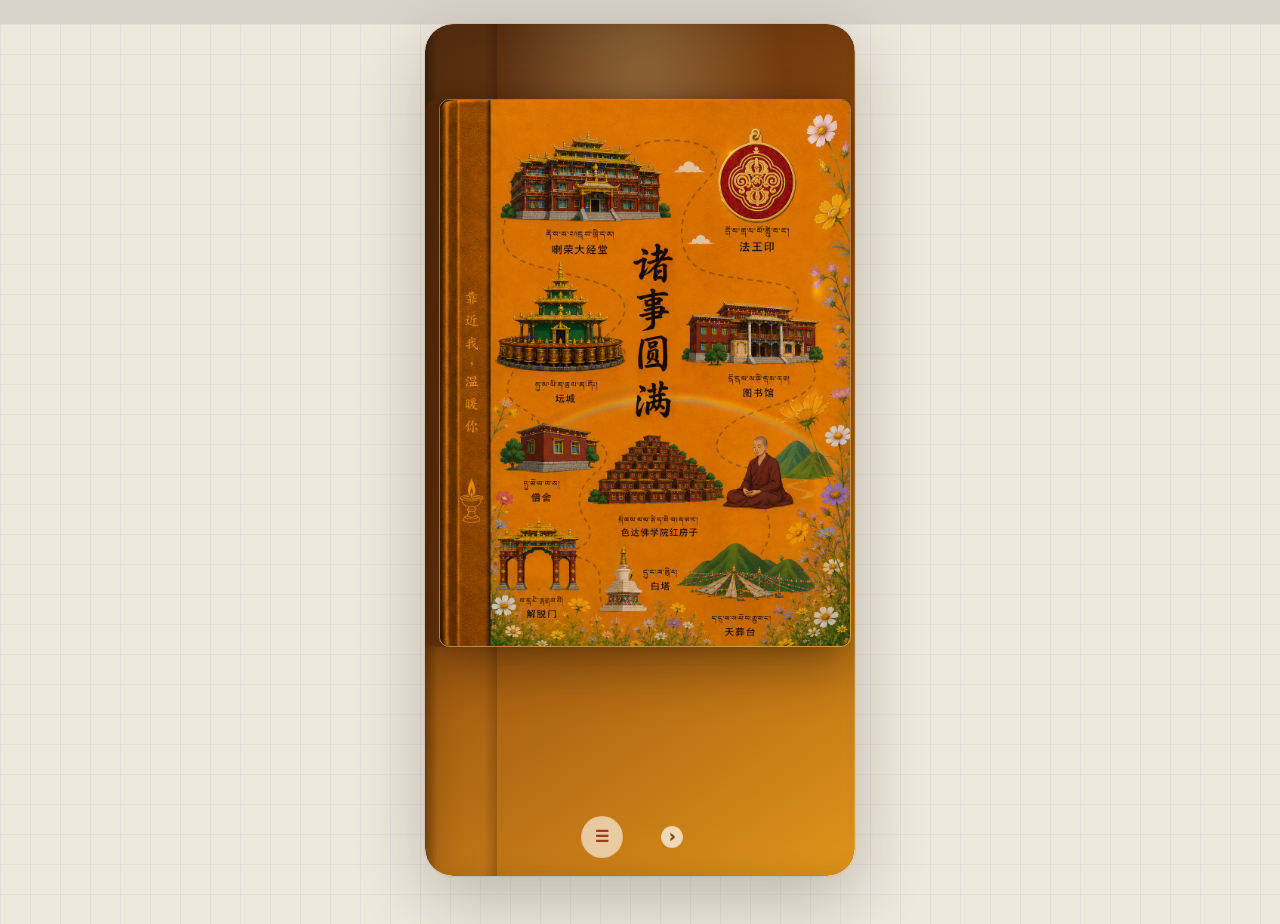
==== commit 9f3a8037: "修改笔记" ====
--- a/index.html
+++ b/index.html
@@ -295,6 +295,7 @@
               <span class="eyebrow">སློབ་ཁྲིད། 课堂整理</span>
               <h2>课堂笔记整理</h2>
             </div>
+            <button class="module-head-action" id="pptExportButton" type="button">导出课堂</button>
           </div>
           <form class="module-editor ppt-project-editor" id="pptProjectForm">
             <input name="title" type="text" placeholder="项目名称，如《入行论》第三品" autocomplete="off" />
@@ -302,11 +303,44 @@
             <button type="submit">新增项目</button>
           </form>
           <div class="ppt-project-tabs" id="pptProjectTabs" aria-label="课堂笔记项目"></div>
+          <div class="ppt-note-commandbar" aria-label="课堂整理工具">
+            <label class="ppt-search-field" for="pptSearchInput">
+              <svg viewBox="0 0 24 24" aria-hidden="true">
+                <circle cx="11" cy="11" r="8"></circle>
+                <path d="m21 21-4.3-4.3"></path>
+              </svg>
+              <input id="pptSearchInput" type="search" placeholder="搜索课堂、标签、要点" autocomplete="off" />
+            </label>
+            <select id="pptStatusFilter" aria-label="按整理状态筛选">
+              <option value="all">全部状态</option>
+            </select>
+            <select id="pptSortSelect" aria-label="课堂整理排序">
+              <option value="updatedDesc">最近更新</option>
+              <option value="reviewAsc">复习优先</option>
+              <option value="createdDesc">新课在前</option>
+              <option value="title">按标题</option>
+            </select>
+          </div>
+          <div class="ppt-organizer-summary" id="pptOrganizerSummary"></div>
           <form class="module-editor ppt-note-editor" id="pptNoteForm">
             <input name="title" type="text" placeholder="课程 / 主题" autocomplete="off" />
             <input name="subtitle" type="text" placeholder="课次 / 页码 / 日期" autocomplete="off" />
             <select name="projectId" aria-label="标注项目（可多选）" multiple size="3"></select>
+            <select name="status" aria-label="整理状态">
+              <option value="capture">速记</option>
+              <option value="organizing" selected>整理中</option>
+              <option value="review">待复习</option>
+              <option value="done">已完成</option>
+            </select>
+            <input name="tags" type="text" placeholder="标签，如 中观, 发心, 待背诵" autocomplete="off" />
+            <input name="reviewDate" type="date" aria-label="复习日期" />
             <textarea name="body" placeholder="要点一&#10;要点二&#10;疑问 / 待复习"></textarea>
+            <div class="ppt-template-row" id="pptTemplateBar" aria-label="课堂模板">
+              <button type="button" data-ppt-template="outline">提纲</button>
+              <button type="button" data-ppt-template="cornell">康奈尔</button>
+              <button type="button" data-ppt-template="review">复习</button>
+              <button type="button" data-ppt-template="slides">课件</button>
+            </div>
             <label class="ppt-attachment-button">
               <input
                 name="attachment"
@@ -321,36 +355,67 @@
         </section>
 
         <section class="notebook-index-page">
-        <label class="search-box" for="searchInput">
-          <svg viewBox="0 0 24 24" aria-hidden="true">
-            <circle cx="11" cy="11" r="8"></circle>
-            <path d="m21 21-4.3-4.3"></path>
-          </svg>
-          <input id="searchInput" type="search" placeholder="搜索地点、主题、正文" autocomplete="off" />
-        </label>
-
-        <nav class="type-filter" aria-label="笔记类型">
-          <button class="type-button active" data-filter="all" type="button">ཚང་མ། 全部</button>
-          <button class="type-button" data-filter="diary" type="button">ཉིན་ཐོ། 日记</button>
-          <button class="type-button" data-filter="reading" type="button">ཀློག་ཐོ། 读书</button>
-          <button class="type-button" data-filter="memo" type="button">དྲན་ཐོ། 备忘</button>
-          <button class="type-button" data-filter="timeline" type="button">གདམས་ངག 教言</button>
-        </nav>
-
-        <section class="section-head">
-          <div>
-            <span class="eyebrow">笔记索引</span>
-            <h2 id="listTitle">ཚང་མ། 全部笔记</h2>
-          </div>
-          <select id="sortSelect" title="排序">
-            <option value="updated">ཉེ་ཆར་བསྒྱུར། 最近编辑</option>
-            <option value="dateDesc">གསར་ནས་རྙིང་། 日期从新到旧</option>
-            <option value="dateAsc">རྙིང་ནས་གསར། 日期从旧到新</option>
-            <option value="title">ཁ་བྱང་། 标题</option>
-          </select>
-        </section>
-
-        <section class="note-list" id="noteList" aria-label="笔记列表"></section>
+          <section class="index-hero" aria-label="笔记索引封面">
+            <div>
+              <span class="eyebrow">དཀར་ཆག ། 笔记索引</span>
+              <h2 id="listTitle">ཚང་མ། 全部笔记</h2>
+              <p>按时间、人物、地点与标签把每一页收拢起来。</p>
+            </div>
+            <button class="index-new-button" id="indexNewNoteButton" type="button">新记一页</button>
+          </section>
+
+          <section class="index-command-panel" aria-label="索引工具">
+            <label class="search-box" for="searchInput">
+              <svg viewBox="0 0 24 24" aria-hidden="true">
+                <circle cx="11" cy="11" r="8"></circle>
+                <path d="m21 21-4.3-4.3"></path>
+              </svg>
+              <input id="searchInput" type="search" placeholder="搜索地点、主题、正文" autocomplete="off" />
+            </label>
+            <button class="index-current-button" id="indexOpenEditorButton" type="button">打开当前页</button>
+          </section>
+
+          <nav class="type-filter" aria-label="笔记类型">
+            <button class="type-button active" data-filter="all" type="button">ཚང་མ། 全部</button>
+            <button class="type-button" data-filter="diary" type="button">ཉིན་ཐོ། 日记</button>
+            <button class="type-button" data-filter="reading" type="button">ཀློག་ཐོ། 读书</button>
+            <button class="type-button" data-filter="memo" type="button">དྲན་ཐོ། 备忘</button>
+            <button class="type-button" data-filter="timeline" type="button">གདམས་ངག 教言</button>
+          </nav>
+
+          <section class="index-insights" aria-label="笔记概览">
+            <article>
+              <span id="indexInsightTotal">0</span>
+              <small>全部</small>
+            </article>
+            <article>
+              <span id="indexInsightPinned">0</span>
+              <small>置顶</small>
+            </article>
+            <article>
+              <span id="indexInsightTagged">0</span>
+              <small>标签</small>
+            </article>
+            <article>
+              <span id="indexInsightRecent">今日</span>
+              <small>最近</small>
+            </article>
+          </section>
+
+          <section class="section-head index-list-head">
+            <div>
+              <span class="eyebrow">筛选结果</span>
+              <strong id="indexResultCount">0 篇</strong>
+            </div>
+            <select id="sortSelect" title="排序">
+              <option value="updated">ཉེ་ཆར་བསྒྱུར། 最近编辑</option>
+              <option value="dateDesc">གསར་ནས་རྙིང་། 日期从新到旧</option>
+              <option value="dateAsc">རྙིང་ནས་གསར། 日期从旧到新</option>
+              <option value="title">ཁ་བྱང་། 标题</option>
+            </select>
+          </section>
+
+          <section class="note-list" id="noteList" aria-label="笔记列表"></section>
         </section>
 
         <section class="editor-card" aria-label="笔记编辑器">
@@ -361,6 +426,16 @@
             </div>
             <div class="editor-actions">
               <span class="save-state" id="saveState">已保存</span>
+              <button class="round-button small" id="editorPrevNoteButton" type="button" title="上一篇笔记" aria-label="上一篇笔记">
+                <svg viewBox="0 0 24 24" aria-hidden="true">
+                  <path d="m15 18-6-6 6-6"></path>
+                </svg>
+              </button>
+              <button class="round-button small" id="editorNextNoteButton" type="button" title="下一篇笔记" aria-label="下一篇笔记">
+                <svg viewBox="0 0 24 24" aria-hidden="true">
+                  <path d="m9 18 6-6-6-6"></path>
+                </svg>
+              </button>
               <button class="round-button small primary" id="editorNewNoteButton" type="button" title="新增笔记" aria-label="新增笔记">
                 <svg viewBox="0 0 24 24" aria-hidden="true">
                   <path d="M5 12h14"></path>
@@ -404,6 +479,10 @@
           </section>
 
           <form class="editor-form" id="editorForm">
+            <div class="editor-paper-head">
+              <span>ཟིན་བྲིས། 不离札记</span>
+              <small id="editorPaperMeta">未命名 · 无日期</small>
+            </div>
             <input id="noteTitle" class="title-input" type="text" placeholder="ཁ་བྱང་ / 标题" autocomplete="off" />
             <div class="meta-grid">
               <label>
@@ -432,6 +511,14 @@
               <span>མཚོན་རྟགས། 标签</span>
               <input id="noteTags" type="text" placeholder="信心, 弘法, 色达, 读书摘录" autocomplete="off" />
             </label>
+            <section class="writing-assist" aria-label="书写辅助">
+              <div class="writing-assist-buttons">
+                <button type="button" data-note-template="daily">日记提纲</button>
+                <button type="button" data-note-template="reading">读书摘录</button>
+                <button type="button" data-note-template="teaching">教言整理</button>
+              </div>
+              <span id="noteWordCount">0 字</span>
+            </section>
             <section class="memo-calendar hidden" id="memoCalendarPreview" aria-label="备忘日历页"></section>
             <section class="note-image-panel" aria-label="笔记图片">
               <div class="note-image-head">
@@ -465,10 +552,15 @@
           </div>
           <h3></h3>
           <p></p>
+          <div class="note-card-tags" aria-label="标签"></div>
           <div class="note-card-bottom">
             <span class="person-chip"></span>
             <span class="pin-chip hidden">置顶</span>
           </div>
+          <div class="note-card-trail" aria-hidden="true">
+            <span class="note-page-mark"></span>
+            <span class="note-image-count"></span>
+          </div>
         </button>
       </article>
     </template>
--- a/styles.css
+++ b/styles.css
@@ -2051,6 +2051,10 @@
   gap: 12px;
 }
 
+.ppt-organizer-page {
+  gap: 8px;
+}
+
 .event-pages {
   position: relative;
   padding: 6px 0 8px;
@@ -2104,6 +2108,7 @@
 }
 
 .module-editor input[type="text"],
+.module-editor input[type="date"],
 .module-editor select {
   min-width: 0;
   height: 40px;
@@ -2504,12 +2509,36 @@
   box-shadow: 0 10px 24px rgba(64, 47, 23, 0.08);
 }
 
+.ppt-note-card.status-done {
+  border-color: rgba(42, 132, 92, 0.22);
+  background:
+    radial-gradient(circle at 92% 8%, rgba(42, 132, 92, 0.12), transparent 32%),
+    rgba(253, 255, 248, 0.94);
+}
+
+.ppt-note-card.status-review {
+  border-color: rgba(198, 40, 42, 0.22);
+  background:
+    radial-gradient(circle at 92% 8%, rgba(198, 40, 42, 0.12), transparent 32%),
+    rgba(255, 253, 247, 0.94);
+}
+
 .practice-counter-head,
 .ppt-note-head {
   display: flex;
   align-items: start;
   justify-content: space-between;
   gap: 12px;
+}
+
+.ppt-note-title {
+  min-width: 0;
+}
+
+.ppt-note-status-row {
+  display: flex;
+  flex-wrap: wrap;
+  gap: 5px;
 }
 
 .practice-counter-head span,
@@ -2523,6 +2552,35 @@
   text-transform: uppercase;
 }
 
+.ppt-note-status-row .ppt-note-status,
+.ppt-note-status-row .ppt-review-due {
+  display: inline-flex;
+  align-items: center;
+  min-height: 22px;
+  padding: 0 8px;
+  border-radius: 999px;
+  background: rgba(49, 90, 140, 0.1);
+  color: var(--blue);
+  font-size: 10px;
+  letter-spacing: 0.06em;
+}
+
+.ppt-note-status-row .ppt-note-status.capture {
+  background: rgba(216, 154, 50, 0.15);
+  color: var(--orange-deep);
+}
+
+.ppt-note-status-row .ppt-note-status.review,
+.ppt-note-status-row .ppt-review-due {
+  background: rgba(198, 40, 42, 0.1);
+  color: var(--red);
+}
+
+.ppt-note-status-row .ppt-note-status.done {
+  background: rgba(42, 132, 92, 0.12);
+  color: var(--green);
+}
+
 .practice-counter-head strong,
 .ppt-note-head h3 {
   display: block;
@@ -2542,6 +2600,36 @@
 
 .ppt-note-project {
   color: var(--red);
+}
+
+.ppt-note-info {
+  display: flex;
+  flex-wrap: wrap;
+  gap: 6px;
+}
+
+.ppt-note-info span {
+  display: inline-flex;
+  align-items: center;
+  min-height: 26px;
+  max-width: 100%;
+  padding: 0 9px;
+  border: 1px solid rgba(49, 90, 140, 0.12);
+  border-radius: 999px;
+  background: rgba(255, 255, 255, 0.74);
+  color: var(--blue);
+  font-size: 11px;
+  font-weight: 900;
+  overflow-wrap: anywhere;
+}
+
+.ppt-note-info .ppt-note-review {
+  border-color: rgba(198, 40, 42, 0.16);
+  color: var(--red);
+}
+
+.ppt-note-info .ppt-note-info-empty {
+  color: rgba(95, 88, 80, 0.58);
 }
 
 .practice-counter-head b {
@@ -2600,6 +2688,10 @@
   white-space: normal;
 }
 
+.ppt-note-actions .module-action-button.status {
+  color: var(--blue);
+}
+
 .ppt-inline-editor {
   display: grid;
   gap: 8px;
@@ -2611,6 +2703,8 @@
 }
 
 .ppt-inline-editor input[type="text"],
+.ppt-inline-editor input[type="date"],
+.ppt-inline-editor select,
 .ppt-inline-editor textarea {
   width: 100%;
   min-width: 0;
@@ -2624,9 +2718,17 @@
   font-weight: 800;
 }
 
-.ppt-inline-editor input[type="text"] {
+.ppt-inline-editor input[type="text"],
+.ppt-inline-editor input[type="date"],
+.ppt-inline-editor select {
   height: 34px;
   padding: 0 10px;
+}
+
+.ppt-inline-meta-grid {
+  display: grid;
+  grid-template-columns: 0.8fr 1.2fr 1fr;
+  gap: 7px;
 }
 
 .ppt-inline-editor textarea {
@@ -5396,6 +5498,120 @@
 
 .ppt-project-editor {
   grid-template-columns: 1fr 1fr;
+  gap: 6px;
+  padding: 10px;
+}
+
+.ppt-project-editor input[type="text"],
+.ppt-project-editor button {
+  min-height: 34px;
+  height: 34px;
+}
+
+.module-head-action {
+  flex: 0 0 auto;
+  min-height: 34px;
+  padding: 0 13px;
+  border: 1px solid rgba(49, 90, 140, 0.18);
+  border-radius: 999px;
+  background: rgba(255, 255, 255, 0.9);
+  color: var(--blue);
+  font-size: 12px;
+  font-weight: 950;
+  box-shadow: 0 8px 18px rgba(64, 47, 23, 0.08);
+}
+
+.ppt-note-commandbar {
+  display: grid;
+  grid-template-columns: repeat(2, minmax(0, 1fr));
+  gap: 6px;
+}
+
+.ppt-search-field {
+  position: relative;
+  display: grid;
+  grid-column: 1 / -1;
+  min-width: 0;
+}
+
+.ppt-search-field svg {
+  position: absolute;
+  top: 50%;
+  left: 12px;
+  width: 17px;
+  height: 17px;
+  fill: none;
+  stroke: var(--muted);
+  stroke-width: 2;
+  transform: translateY(-50%);
+  pointer-events: none;
+}
+
+.ppt-search-field input,
+.ppt-note-commandbar select {
+  width: 100%;
+  min-width: 0;
+  height: 32px;
+  border: 1px solid var(--line);
+  border-radius: 999px;
+  outline: 0;
+  background: rgba(255, 255, 255, 0.94);
+  color: var(--ink);
+  font-size: 13px;
+  font-weight: 850;
+}
+
+.ppt-search-field input {
+  padding: 0 12px 0 38px;
+}
+
+.ppt-note-commandbar select {
+  padding: 0 11px;
+}
+
+.ppt-organizer-summary {
+  display: grid;
+  grid-template-columns: repeat(4, minmax(0, 1fr));
+  gap: 6px;
+}
+
+.ppt-organizer-summary span {
+  min-width: 0;
+  padding: 4px 4px;
+  border: 1px solid rgba(216, 154, 50, 0.16);
+  border-radius: var(--radius);
+  background:
+    linear-gradient(135deg, rgba(244, 213, 122, 0.16), transparent 46%),
+    rgba(255, 255, 255, 0.86);
+  color: var(--muted);
+  font-size: 11px;
+  font-weight: 900;
+  text-align: center;
+}
+
+.ppt-organizer-summary strong {
+  display: block;
+  color: var(--red);
+  font-size: 18px;
+  font-weight: 950;
+  line-height: 1;
+}
+
+.ppt-note-editor {
+  grid-template-columns: repeat(2, minmax(0, 1fr));
+  gap: 6px;
+  padding: 10px;
+}
+
+.ppt-note-editor input[type="text"],
+.ppt-note-editor input[type="date"],
+.ppt-note-editor select {
+  height: 36px;
+}
+
+.ppt-note-editor > input[name="title"],
+.ppt-note-editor > input[name="subtitle"] {
+  grid-column: span 1;
 }
 
 .ppt-project-editor button {
@@ -5403,13 +5619,19 @@
   min-width: 92px;
 }
 
-.ppt-note-editor select {
+.ppt-note-editor select[name="projectId"] {
+  grid-column: 1 / -1;
+}
+
+.ppt-note-editor select[name="status"],
+.ppt-note-editor input[name="tags"],
+.ppt-note-editor input[name="reviewDate"] {
   grid-column: 1 / -1;
 }
 
 .ppt-note-editor select[multiple] {
   height: auto;
-  min-height: 92px;
+  min-height: 34px;
   padding: 8px;
 }
 
@@ -5420,7 +5642,7 @@
 
 .ppt-note-editor textarea {
   grid-column: 1 / -1;
-  min-height: 118px;
+  min-height: 42px;
   padding: 12px;
   resize: vertical;
   border: 1px solid var(--line);
@@ -5433,12 +5655,29 @@
   line-height: 1.7;
 }
 
+.ppt-template-row {
+  display: flex;
+  flex-wrap: wrap;
+  grid-column: 1 / -1;
+  gap: 5px;
+}
+
+.ppt-template-row button {
+  flex: 1 1 72px;
+  min-height: 28px;
+  padding: 0 10px;
+  border: 1px solid rgba(49, 90, 140, 0.14);
+  background: rgba(49, 90, 140, 0.08);
+  color: var(--blue);
+  font-size: 12px;
+}
+
 .ppt-attachment-button {
   position: relative;
   display: grid;
   grid-column: 1 / -1;
   place-items: center;
-  min-height: 40px;
+  min-height: 34px;
   overflow: hidden;
   border: 1px dashed rgba(198, 40, 42, 0.28);
   border-radius: 999px;
@@ -5481,6 +5720,101 @@
 
 .ppt-note-editor button {
   grid-column: 1 / -1;
+}
+
+.ppt-note-editor button[type="submit"] {
+  min-height: 34px;
+}
+
+@media (max-width: 720px) {
+  .ppt-note-commandbar {
+    grid-template-columns: repeat(2, minmax(0, 1fr));
+    gap: 6px;
+  }
+
+  .ppt-search-field {
+    grid-column: 1 / -1;
+  }
+
+  .ppt-search-field input,
+  .ppt-note-commandbar select {
+    height: 32px;
+  }
+
+  .ppt-organizer-summary {
+    grid-template-columns: repeat(4, minmax(0, 1fr));
+    gap: 6px;
+  }
+
+  .ppt-organizer-summary span {
+    padding: 4px 4px;
+  }
+
+  .ppt-organizer-summary strong {
+    font-size: 18px;
+  }
+
+  .ppt-project-editor {
+    gap: 6px;
+    padding: 10px;
+  }
+
+  .ppt-project-editor input[type="text"],
+  .ppt-project-editor button {
+    min-height: 36px;
+    height: 36px;
+  }
+
+  .ppt-note-editor {
+    grid-template-columns: repeat(2, minmax(0, 1fr));
+    gap: 6px;
+    padding: 10px;
+  }
+
+  .ppt-note-editor select[name="status"],
+  .ppt-note-editor input[name="tags"],
+  .ppt-note-editor input[name="reviewDate"] {
+    grid-column: 1 / -1;
+  }
+
+  .ppt-note-editor > input[name="title"],
+  .ppt-note-editor > input[name="subtitle"] {
+    grid-column: span 1;
+  }
+
+  .ppt-note-head {
+    display: grid;
+  }
+
+  .ppt-note-meta {
+    justify-items: start;
+    text-align: left;
+  }
+
+  .ppt-inline-meta-grid {
+    grid-template-columns: 1fr;
+  }
+
+  .ppt-note-editor select[multiple] {
+    min-height: 36px;
+  }
+
+  .ppt-note-editor textarea {
+    min-height: 48px;
+  }
+
+  .ppt-template-row {
+    gap: 5px;
+  }
+
+  .ppt-template-row button {
+    min-height: 30px;
+  }
+
+  .ppt-attachment-button,
+  .ppt-note-editor button[type="submit"] {
+    min-height: 36px;
+  }
 }
 
 .milestone-note {
@@ -9540,3 +9874,673 @@
     width: min(98%, 326px) !important;
   }
 }
+
+/* Bloom photo upload polish: instant visible portraits, larger seated presence. */
+.notebook-overview-page .garden-companions {
+  z-index: 32 !important;
+}
+
+.notebook-overview-page .garden-photo-seat {
+  width: 132px !important;
+  height: 178px !important;
+  z-index: 32 !important;
+  touch-action: manipulation;
+}
+
+.notebook-overview-page .garden-photo-seat.teacher {
+  left: 27% !important;
+  bottom: max(118px, calc(env(safe-area-inset-bottom) + 112px)) !important;
+  width: 132px !important;
+  height: 178px !important;
+}
+
+.notebook-overview-page .garden-photo-seat.self {
+  left: calc(27% + 94px) !important;
+  right: auto !important;
+  bottom: max(94px, calc(env(safe-area-inset-bottom) + 88px)) !important;
+  width: 118px !important;
+  height: 158px !important;
+  z-index: 34 !important;
+}
+
+.notebook-overview-page .garden-photo-seat img {
+  opacity: 0;
+  mix-blend-mode: normal !important;
+  filter: saturate(0.94) contrast(0.98) brightness(1.04) sepia(0.06) !important;
+  transition:
+    opacity 0.18s ease,
+    transform 0.24s ease,
+    filter 0.24s ease !important;
+}
+
+.notebook-overview-page .garden-photo-seat img.has-photo {
+  opacity: 0.96 !important;
+}
+
+.notebook-overview-page .garden-photo-seat.is-loading img.has-photo {
+  opacity: 0.92 !important;
+  filter:
+    saturate(0.86)
+    contrast(0.94)
+    brightness(1.08)
+    sepia(0.08)
+    drop-shadow(0 0 16px rgba(255, 238, 170, 0.18)) !important;
+}
+
+@media (max-width: 520px) {
+  .notebook-overview-page .garden-photo-seat {
+    width: 122px !important;
+    height: 166px !important;
+  }
+
+  .notebook-overview-page .garden-photo-seat.teacher {
+    left: 23% !important;
+    bottom: max(112px, calc(env(safe-area-inset-bottom) + 106px)) !important;
+    width: 122px !important;
+    height: 166px !important;
+  }
+
+  .notebook-overview-page .garden-photo-seat.self {
+    left: calc(23% + 86px) !important;
+    bottom: max(88px, calc(env(safe-area-inset-bottom) + 82px)) !important;
+    width: 108px !important;
+    height: 146px !important;
+  }
+}
+
+/* Notebook cover object-fit pass: show the whole cover as a physical book. */
+.journey-cover.notebook-page {
+  display: grid;
+  place-items: center;
+  padding: max(18px, env(safe-area-inset-top)) 14px max(82px, env(safe-area-inset-bottom)) !important;
+  overflow: hidden;
+  background:
+    radial-gradient(ellipse at 50% 18%, rgba(255, 238, 178, 0.28), transparent 48%),
+    linear-gradient(145deg, #4f2a10 0%, #8c480e 42%, #e0931a 100%);
+}
+
+.journey-cover.notebook-page::before {
+  content: "";
+  position: absolute;
+  inset: 0;
+  z-index: 0;
+  background:
+    linear-gradient(90deg, rgba(31, 16, 5, 0.34), transparent 18%, transparent 82%, rgba(71, 36, 10, 0.24)),
+    repeating-linear-gradient(90deg, rgba(255, 226, 147, 0.08) 0 1px, transparent 1px 7px);
+  pointer-events: none;
+}
+
+.journey-cover.notebook-page::after {
+  display: none;
+}
+
+.journey-cover.notebook-page .cover-image {
+  position: relative !important;
+  inset: auto !important;
+  z-index: 2;
+  display: block;
+  width: auto !important;
+  height: auto !important;
+  max-width: min(96vw, 412px) !important;
+  max-height: calc(100dvh - max(118px, env(safe-area-inset-top) + env(safe-area-inset-bottom) + 98px)) !important;
+  min-height: 0 !important;
+  border: 1px solid rgba(255, 230, 157, 0.34);
+  border-radius: 10px !important;
+  object-fit: contain !important;
+  object-position: center center !important;
+  transform: translateY(clamp(-46px, -5vh, -22px));
+  box-shadow:
+    -13px 0 0 rgba(84, 39, 8, 0.62),
+    -17px 0 18px rgba(41, 19, 5, 0.28),
+    0 22px 48px rgba(34, 17, 4, 0.38),
+    inset 0 0 0 1px rgba(255, 235, 179, 0.26) !important;
+}
+
+.journey-cover .notebook-page-footer {
+  right: 18px !important;
+  bottom: max(18px, env(safe-area-inset-bottom)) !important;
+}
+
+@media (max-width: 520px) {
+  .journey-cover.notebook-page {
+    height: 100dvh !important;
+    min-height: 100dvh !important;
+    max-height: 100dvh !important;
+    padding: max(12px, env(safe-area-inset-top)) 12px max(78px, env(safe-area-inset-bottom)) !important;
+  }
+
+  .journey-cover.notebook-page .cover-image {
+    max-width: min(94vw, 402px) !important;
+    max-height: calc(100dvh - max(104px, env(safe-area-inset-top) + env(safe-area-inset-bottom) + 88px)) !important;
+  }
+}
+
+/* Mature notebook index/editor pass: denser like a real notes app, still kept in the hand-account paper system. */
+.notebook-index-page.notebook-page {
+  gap: 13px !important;
+  padding: 16px 14px max(96px, env(safe-area-inset-bottom)) !important;
+  background:
+    linear-gradient(90deg, rgba(198, 40, 42, 0.075) 0 3px, transparent 3px 100%),
+    repeating-linear-gradient(0deg, rgba(49, 90, 140, 0.045) 0 1px, transparent 1px 34px),
+    linear-gradient(180deg, #fffdf7 0%, #f7f0e2 100%) !important;
+}
+
+.index-hero {
+  position: relative;
+  display: grid;
+  grid-template-columns: minmax(0, 1fr) auto;
+  align-items: end;
+  gap: 14px;
+  overflow: hidden;
+  padding: 18px 16px 16px;
+  border: 1px solid rgba(216, 154, 50, 0.34);
+  border-radius: var(--radius);
+  background:
+    linear-gradient(115deg, rgba(255, 248, 222, 0.92), rgba(255, 253, 247, 0.72) 54%, rgba(235, 242, 232, 0.68)),
+    url("assets/page-header-scroll-right.png") right -20px top -18px / 146px auto no-repeat;
+  box-shadow: 0 14px 30px rgba(64, 47, 23, 0.1);
+}
+
+.index-hero h2 {
+  margin-top: 4px;
+  color: var(--red);
+  font-family: var(--signboard-font);
+  font-size: 32px;
+  font-weight: 900;
+  line-height: 1.08;
+  text-shadow: 0.28px 0 rgba(198, 40, 42, 0.28);
+}
+
+.index-hero p {
+  margin-top: 7px;
+  max-width: 19em;
+  color: #6f6255;
+  font-size: 13px;
+  font-weight: 800;
+  line-height: 1.55;
+}
+
+.index-new-button,
+.index-current-button {
+  min-height: 38px;
+  border: 1px solid rgba(198, 40, 42, 0.26);
+  border-radius: 999px;
+  background: #fffdf7;
+  color: var(--red);
+  font-size: 13px;
+  font-weight: 950;
+  white-space: nowrap;
+  box-shadow: 0 8px 18px rgba(64, 47, 23, 0.08);
+}
+
+.index-new-button {
+  padding: 0 14px;
+  border-color: rgba(255, 215, 126, 0.46);
+  background:
+    linear-gradient(135deg, rgba(255, 235, 159, 0.2), transparent 36%),
+    linear-gradient(145deg, #7f0d13 0%, #c6282a 48%, #8f1217 100%);
+  color: #f8d878;
+}
+
+.index-command-panel {
+  display: grid;
+  grid-template-columns: minmax(0, 1fr) auto;
+  gap: 9px;
+  align-items: center;
+}
+
+.index-command-panel .search-box {
+  min-height: 44px;
+  border-color: rgba(49, 90, 140, 0.16);
+  background: rgba(255, 253, 247, 0.88);
+  box-shadow: inset 0 0 0 1px rgba(255, 255, 255, 0.52), 0 8px 18px rgba(64, 47, 23, 0.06);
+}
+
+.index-current-button {
+  padding: 0 12px;
+  color: var(--blue);
+}
+
+.index-insights {
+  display: grid;
+  grid-template-columns: repeat(4, minmax(0, 1fr));
+  gap: 7px;
+}
+
+.index-insights article {
+  min-width: 0;
+  padding: 10px 6px;
+  border: 1px solid rgba(234, 223, 208, 0.92);
+  border-radius: var(--radius);
+  background:
+    linear-gradient(180deg, rgba(255, 255, 255, 0.72), rgba(247, 242, 232, 0.82)),
+    #fffdf7;
+  text-align: center;
+  box-shadow: 0 8px 18px rgba(64, 47, 23, 0.06);
+}
+
+.index-insights span {
+  display: block;
+  overflow: hidden;
+  color: var(--blue);
+  font-family: var(--signboard-font);
+  font-size: 20px;
+  font-weight: 900;
+  line-height: 1.05;
+  text-overflow: ellipsis;
+  white-space: nowrap;
+}
+
+.index-insights small {
+  display: block;
+  margin-top: 4px;
+  color: var(--muted);
+  font-size: 11px;
+  font-weight: 900;
+}
+
+.section-head.index-list-head {
+  align-items: center;
+  padding: 2px 2px 0;
+}
+
+.section-head.index-list-head strong {
+  display: block;
+  margin-top: 2px;
+  color: var(--red);
+  font-size: 20px;
+  font-weight: 950;
+}
+
+.index-list-head select {
+  max-width: 180px;
+  border-color: rgba(49, 90, 140, 0.16);
+  background: rgba(255, 253, 247, 0.9);
+  color: var(--ink);
+  font-size: 12px;
+  font-weight: 850;
+}
+
+.notebook-index-page .type-filter {
+  gap: 6px;
+}
+
+.notebook-index-page .type-button {
+  min-height: 42px;
+  padding: 4px 4px;
+  border-radius: 8px;
+  background:
+    linear-gradient(180deg, rgba(255, 255, 255, 0.82), rgba(247, 242, 232, 0.88));
+  box-shadow: inset 0 0 0 1px rgba(255, 255, 255, 0.42);
+}
+
+.notebook-index-page .type-button.active {
+  border-color: rgba(49, 90, 140, 0.2);
+  background: linear-gradient(145deg, #24486f, #315a8c);
+}
+
+.notebook-index-page .note-list {
+  gap: 10px;
+}
+
+.notebook-index-page .note-card-button {
+  position: relative;
+  min-height: 148px;
+  overflow: hidden;
+  gap: 9px;
+  padding: 14px 58px 14px 14px;
+  border-color: rgba(234, 223, 208, 0.94);
+  background:
+    linear-gradient(90deg, rgba(198, 40, 42, 0.055) 0 4px, transparent 4px),
+    radial-gradient(circle at 12% 18%, rgba(216, 154, 50, 0.09), transparent 30%),
+    rgba(255, 253, 247, 0.92);
+  box-shadow: 0 12px 26px rgba(64, 47, 23, 0.08);
+}
+
+.notebook-index-page .note-card-button::after {
+  content: "";
+  position: absolute;
+  top: 12px;
+  right: 42px;
+  bottom: 12px;
+  width: 1px;
+  background: repeating-linear-gradient(180deg, rgba(216, 154, 50, 0.34) 0 5px, transparent 5px 10px);
+}
+
+.notebook-index-page .note-card:nth-child(n) .note-card-button {
+  border-top-width: 1px;
+}
+
+.notebook-index-page .note-card[data-note-type="diary"] .note-card-button {
+  border-left: 6px solid var(--red);
+}
+
+.notebook-index-page .note-card[data-note-type="reading"] .note-card-button {
+  border-left: 6px solid var(--blue);
+}
+
+.notebook-index-page .note-card[data-note-type="memo"] .note-card-button {
+  border-left: 6px solid var(--gold);
+}
+
+.notebook-index-page .note-card[data-note-type="timeline"] .note-card-button {
+  border-left: 6px solid var(--green);
+}
+
+.notebook-index-page .note-card.active .note-card-button {
+  outline: 0;
+  border-color: rgba(198, 40, 42, 0.32);
+  box-shadow: 0 16px 30px rgba(198, 40, 42, 0.13);
+}
+
+.notebook-index-page .note-card h3 {
+  color: var(--ink);
+  font-family: var(--signboard-font);
+  font-size: 25px;
+  line-height: 1.06;
+  text-transform: none;
+}
+
+.notebook-index-page .note-card p {
+  min-height: 42px;
+  color: #675e56;
+  font-size: 13px;
+  line-height: 1.6;
+  -webkit-line-clamp: 2;
+}
+
+.note-card-tags {
+  display: flex;
+  flex-wrap: wrap;
+  gap: 6px;
+  min-height: 24px;
+}
+
+.note-card-tags span {
+  max-width: 100%;
+  min-height: 22px;
+  padding: 2px 8px;
+  overflow: hidden;
+  border: 1px solid rgba(49, 90, 140, 0.14);
+  border-radius: 999px;
+  background: rgba(49, 90, 140, 0.08);
+  color: var(--blue);
+  font-size: 11px;
+  font-weight: 850;
+  text-overflow: ellipsis;
+  white-space: nowrap;
+}
+
+.note-card-trail {
+  position: absolute;
+  top: 14px;
+  right: 10px;
+  bottom: 14px;
+  display: grid;
+  align-content: space-between;
+  justify-items: center;
+  width: 26px;
+  color: rgba(49, 90, 140, 0.72);
+  font-size: 11px;
+  font-weight: 950;
+  writing-mode: vertical-rl;
+}
+
+.note-image-count {
+  color: rgba(198, 40, 42, 0.72);
+}
+
+.note-toc-ledger {
+  display: grid;
+  grid-template-columns: repeat(3, minmax(0, 1fr));
+  gap: 8px;
+}
+
+.note-toc-ledger span {
+  display: grid;
+  gap: 2px;
+  min-width: 0;
+  padding: 9px 6px;
+  border: 1px solid rgba(234, 223, 208, 0.86);
+  border-radius: var(--radius);
+  background: rgba(255, 253, 247, 0.72);
+  text-align: center;
+}
+
+.note-toc-ledger strong {
+  color: var(--red);
+  font-size: 18px;
+  line-height: 1;
+}
+
+.note-toc-ledger small {
+  color: var(--muted);
+  font-size: 11px;
+  font-weight: 900;
+}
+
+.note-toc-feature .note-toc-list {
+  max-height: 258px;
+}
+
+.note-toc-feature .note-toc-item {
+  border-radius: 8px;
+}
+
+.editor-card.notebook-page {
+  background:
+    linear-gradient(90deg, rgba(82, 54, 28, 0.09) 0 10px, transparent 10px),
+    linear-gradient(180deg, #fffdf7, #f3ead9) !important;
+}
+
+.editor-card .editor-toolbar {
+  position: sticky;
+  top: 0;
+  z-index: 30;
+  flex-wrap: wrap;
+  gap: 8px;
+  padding: 10px;
+  background: rgba(255, 253, 247, 0.9);
+  backdrop-filter: blur(10px);
+}
+
+.editor-card .editor-actions {
+  flex: 1 1 190px;
+  justify-content: flex-end;
+  gap: 6px;
+  min-width: 0;
+}
+
+.editor-card .round-button.small {
+  width: 34px;
+  height: 34px;
+}
+
+.editor-card .round-button:disabled {
+  cursor: default;
+  opacity: 0.42;
+  box-shadow: none;
+}
+
+.editor-card .save-state {
+  max-width: 62px;
+  overflow: hidden;
+  color: #8a7460;
+  font-size: 11px;
+  font-weight: 850;
+  text-overflow: ellipsis;
+}
+
+.editor-card .segmented {
+  flex: 0 1 140px;
+  width: 140px;
+  height: 34px;
+}
+
+.editor-card .segment {
+  font-size: 12px;
+}
+
+.editor-form {
+  gap: 12px;
+  padding: 92px 18px 24px !important;
+}
+
+.editor-paper-head {
+  display: flex;
+  align-items: baseline;
+  justify-content: space-between;
+  gap: 12px;
+  min-width: 0;
+  padding-bottom: 8px;
+  border-bottom: 1px solid rgba(198, 40, 42, 0.22);
+}
+
+.editor-paper-head span {
+  color: var(--gold);
+  font-size: 12px;
+  font-weight: 950;
+  letter-spacing: 0;
+  white-space: nowrap;
+}
+
+.editor-paper-head small {
+  min-width: 0;
+  overflow: hidden;
+  color: #74685d;
+  font-size: 11px;
+  font-weight: 850;
+  text-align: right;
+  text-overflow: ellipsis;
+  white-space: nowrap;
+}
+
+.editor-form .title-input {
+  min-height: 58px;
+  border-bottom-width: 2px;
+  font-size: 36px;
+}
+
+.editor-form .meta-grid {
+  gap: 9px;
+}
+
+.editor-form label span {
+  color: #7a695b;
+  font-size: 11px;
+  font-weight: 900;
+}
+
+.editor-form input,
+.editor-form select {
+  height: 40px;
+  border-color: rgba(167, 128, 79, 0.24);
+  background: rgba(255, 252, 240, 0.72);
+}
+
+.writing-assist {
+  display: grid;
+  grid-template-columns: minmax(0, 1fr) auto;
+  align-items: center;
+  gap: 8px;
+  padding: 8px;
+  border: 1px solid rgba(216, 154, 50, 0.22);
+  border-radius: var(--radius);
+  background: rgba(255, 253, 247, 0.62);
+}
+
+.writing-assist-buttons {
+  display: flex;
+  flex-wrap: wrap;
+  gap: 6px;
+  min-width: 0;
+}
+
+.writing-assist button {
+  min-height: 30px;
+  padding: 0 9px;
+  border: 1px solid rgba(49, 90, 140, 0.14);
+  border-radius: 999px;
+  background: rgba(255, 255, 255, 0.72);
+  color: var(--blue);
+  font-size: 11px;
+  font-weight: 900;
+  white-space: nowrap;
+}
+
+.writing-assist span {
+  color: #7a695b;
+  font-size: 11px;
+  font-weight: 900;
+  white-space: nowrap;
+}
+
+.editor-form textarea {
+  min-height: 360px;
+  border-color: rgba(167, 128, 79, 0.22);
+  border-radius: 6px;
+  font-size: 22px;
+  line-height: 1.86;
+  background:
+    radial-gradient(circle at 18% 22%, rgba(128, 103, 69, 0.045) 0 1px, transparent 2px),
+    repeating-linear-gradient(92deg, rgba(101, 86, 58, 0.032) 0 1px, transparent 1px 18px),
+    linear-gradient(rgba(255, 253, 245, 0.74) 40px, rgba(109, 74, 31, 0.09) 41px),
+    rgba(255, 253, 245, 0.7);
+  background-size: 100% 41px;
+}
+
+.editor-card .page-theme-picker {
+  grid-auto-columns: minmax(118px, 40%);
+  padding: 10px;
+}
+
+.editor-card .page-theme-option {
+  min-height: 76px;
+}
+
+@media (max-width: 390px) {
+  .index-hero h2 {
+    font-size: 28px;
+  }
+
+  .notebook-index-page .note-card h3 {
+    font-size: 23px;
+  }
+
+  .index-command-panel {
+    grid-template-columns: 1fr;
+  }
+
+  .index-current-button {
+    min-height: 36px;
+  }
+
+  .index-insights {
+    grid-template-columns: repeat(2, minmax(0, 1fr));
+  }
+
+  .editor-card .save-state {
+    display: none;
+  }
+
+  .editor-card .segmented {
+    width: 128px;
+  }
+
+  .editor-form {
+    padding-left: 14px !important;
+    padding-right: 14px !important;
+  }
+
+  .editor-form .title-input {
+    font-size: 32px;
+  }
+
+  .editor-form textarea {
+    font-size: 21px;
+  }
+
+  .writing-assist {
+    grid-template-columns: 1fr;
+  }
+}
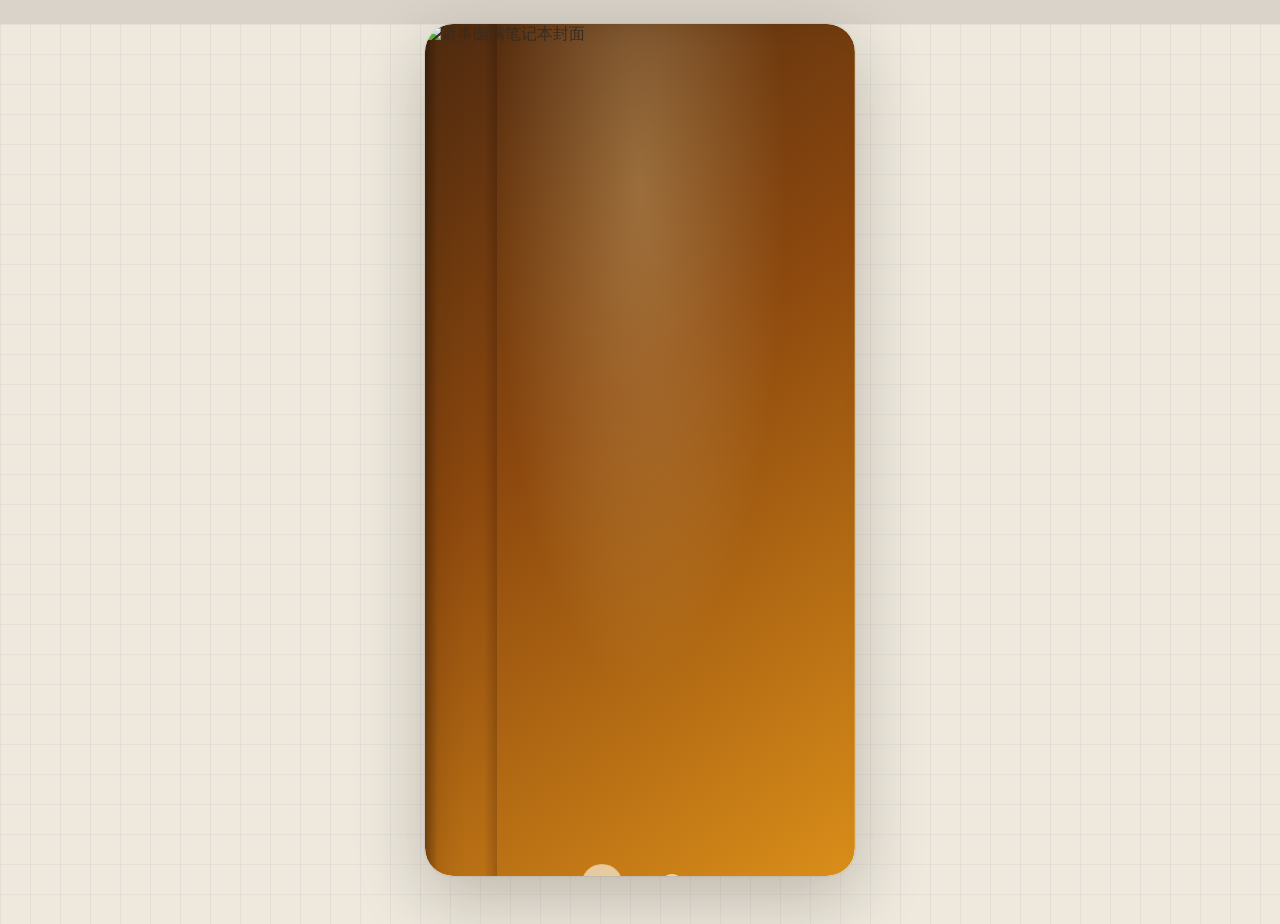
==== commit f0a9ef82: "Add files via upload" ====
--- a/index.html
+++ b/index.html
@@ -14,13 +14,13 @@
     <link rel="manifest" href="manifest.webmanifest" />
     <link rel="icon" type="image/png" sizes="64x64" href="assets/favicon-64.png" />
     <link rel="apple-touch-icon" href="assets/apple-touch-icon.png" />
-    <link rel="preload" as="image" href="assets/cover-home-final.png" fetchpriority="high" />
+    <link rel="preload" as="image" href="assets/cover-home-2026.jpg" fetchpriority="high" />
     <link rel="stylesheet" href="styles.css" />
   </head>
   <body>
     <div class="app-shell">
       <header class="journey-cover" aria-label="笔记本封面">
-        <img class="cover-image" src="assets/cover-home-final.png" alt="诸事圆满笔记本封面" loading="eager" decoding="async" fetchpriority="high" />
+        <img class="cover-image" src="assets/cover-home-2026.jpg" alt="诸事圆满笔记本封面" loading="eager" decoding="async" fetchpriority="high" />
         <span class="visually-hidden" id="todayLine"></span>
       </header>
 
@@ -54,20 +54,8 @@
       </section>
 
       <section class="front-matter" aria-label="笔记本扉页">
-        <article class="flyleaf-page teaching-page">
-          <span class="flyleaf-kicker">གདམས་ངག · 扉页一</span>
-          <figure class="teaching-image-frame">
-            <img src="assets/flyleaf-protection-eyes.jpg" alt="护法眼坛城图案" loading="eager" decoding="async" fetchpriority="high" />
-          </figure>
-          <div class="teaching-signboard" aria-label="莫舍己道，勿扰他心">
-            <p class="signboard-tibetan">རང་གི་ལམ་མ་འདོར། གཞན་གྱི་སེམས་མ་དཀྲུགས།</p>
-            <h2>
-              <img class="signboard-title-art" src="assets/flyleaf-signboard-title.png" alt="" aria-hidden="true" loading="eager" decoding="async" fetchpriority="high" />
-              <span>莫舍己道</span>
-              <span>勿扰他心</span>
-            </h2>
-          </div>
-          <div class="leaf-thread" aria-hidden="true"></div>
+        <article class="flyleaf-page teaching-page teaching-page-art" aria-label="莫舍己道，勿扰他心">
+          <img class="flyleaf-full-art" src="assets/flyleaf-teaching-2026.jpg" alt="莫舍己道 勿扰他心 · 靠近我，温暖你" loading="eager" decoding="async" fetchpriority="high" />
         </article>
 
         <article class="flyleaf-page message-page">
@@ -538,7 +526,7 @@
         </section>
 
         <footer class="back-cover" aria-label="笔记本尾页">
-          <img src="assets/back-cover-garuda-larung.png" alt="靠近我温暖你笔记本尾页" loading="lazy" decoding="async" fetchpriority="low" />
+          <img src="assets/back-cover-2026.jpg" alt="大鹏金翅鸟笔记本尾页·中央妙高山" loading="lazy" decoding="async" fetchpriority="low" />
         </footer>
       </main>
     </div>
--- a/styles.css
+++ b/styles.css
@@ -10544,3 +10544,1547 @@
     grid-template-columns: 1fr;
   }
 }
+/* =========================================================
+   Last page only fix
+   Purpose: make the final back cover display completely on Android,
+   like a real notebook cover, without changing other pages/functions.
+   Place this block at the very end of assets/styles.css.
+   ========================================================= */
+.back-cover.notebook-page {
+  display: flex !important;
+  align-items: center !important;
+  justify-content: center !important;
+  box-sizing: border-box !important;
+  width: 100% !important;
+  min-width: 100% !important;
+  height: 100dvh !important;
+  min-height: 100dvh !important;
+  max-height: 100dvh !important;
+  padding: max(14px, env(safe-area-inset-top)) 14px max(54px, env(safe-area-inset-bottom)) !important;
+  overflow: hidden !important;
+  background: var(--orange) !important;
+}
+
+.back-cover.notebook-page::after {
+  display: none !important;
+}
+
+.back-cover.notebook-page > img {
+  display: block !important;
+  width: auto !important;
+  height: auto !important;
+  max-width: 100% !important;
+  max-height: calc(100dvh - max(76px, env(safe-area-inset-top) + env(safe-area-inset-bottom) + 58px)) !important;
+  min-width: 0 !important;
+  min-height: 0 !important;
+  object-fit: contain !important;
+  object-position: center center !important;
+  border-radius: var(--radius) !important;
+  box-shadow: var(--shadow) !important;
+}
+
+.back-cover.notebook-page > .notebook-page-footer {
+  position: absolute !important;
+  right: auto !important;
+  bottom: max(2px, env(safe-area-inset-bottom)) !important;
+  left: 50% !important;
+  z-index: 80 !important;
+  transform: translateX(-50%) !important;
+}
+
+@media (max-width: 520px) {
+  .back-cover.notebook-page {
+    padding: max(10px, env(safe-area-inset-top)) 10px max(48px, env(safe-area-inset-bottom)) !important;
+  }
+
+  .back-cover.notebook-page > img {
+    max-width: 100% !important;
+    max-height: calc(100dvh - max(68px, env(safe-area-inset-top) + env(safe-area-inset-bottom) + 50px)) !important;
+  }
+}
+/* === Note editor template pages fix === */
+/* === 不离手账：分类空白页模板与编辑页排版优化补丁 2026-06-08 ===
+   仅作用于笔记编辑页，不影响其它页面与功能。
+*/
+.editor-form[data-note-kind] {
+  gap: 13px !important;
+}
+
+.note-type-template-panel {
+  position: relative;
+  z-index: 2;
+  display: grid;
+  gap: 10px;
+  padding: 12px 13px;
+  border: 1px solid rgba(167, 128, 79, 0.22);
+  border-radius: 14px;
+  background:
+    radial-gradient(circle at 8% 8%, rgba(255, 226, 155, 0.36), transparent 34%),
+    linear-gradient(135deg, rgba(255, 253, 247, 0.92), rgba(248, 238, 213, 0.82));
+  box-shadow:
+    inset 0 0 0 1px rgba(255, 255, 255, 0.52),
+    0 10px 22px rgba(64, 47, 23, 0.06);
+}
+
+.note-type-template-panel::before {
+  content: "";
+  position: absolute;
+  inset: 7px;
+  z-index: -1;
+  border: 1px dashed rgba(198, 40, 42, 0.16);
+  border-radius: 10px;
+  pointer-events: none;
+}
+
+.note-type-template-head {
+  display: grid;
+  grid-template-columns: auto minmax(0, 1fr);
+  align-items: center;
+  gap: 10px;
+}
+
+.note-type-template-badge {
+  display: inline-grid;
+  place-items: center;
+  min-height: 30px;
+  padding: 0 10px;
+  border-radius: 999px;
+  background: rgba(49, 90, 140, 0.09);
+  color: var(--blue);
+  font-size: 11px;
+  font-weight: 950;
+  white-space: nowrap;
+}
+
+.note-type-template-head strong {
+  display: block;
+  color: var(--red);
+  font-size: 15px;
+  font-weight: 950;
+  line-height: 1.25;
+}
+
+.note-type-template-head small {
+  display: block;
+  margin-top: 2px;
+  color: #7a695b;
+  font-size: 12px;
+  font-weight: 760;
+  line-height: 1.45;
+}
+
+.note-type-template-lines {
+  display: flex;
+  flex-wrap: wrap;
+  gap: 6px;
+}
+
+.note-type-template-lines span {
+  display: inline-grid;
+  place-items: center;
+  min-height: 26px;
+  padding: 0 9px;
+  border: 1px solid rgba(216, 154, 50, 0.2);
+  border-radius: 999px;
+  background: rgba(255, 255, 255, 0.72);
+  color: #7a5432;
+  font-size: 11px;
+  font-weight: 900;
+}
+
+.writing-assist-buttons .note-template-action.primary {
+  border-color: rgba(198, 40, 42, 0.22);
+  background: linear-gradient(180deg, rgba(255, 248, 220, 0.95), rgba(255, 233, 171, 0.82));
+  color: var(--red);
+}
+
+.editor-form[data-note-kind="diary"] .note-type-template-badge {
+  background: rgba(198, 40, 42, 0.08);
+  color: var(--red);
+}
+
+.editor-form[data-note-kind="reading"] .note-type-template-badge {
+  background: rgba(49, 90, 140, 0.1);
+  color: var(--blue);
+}
+
+.editor-form[data-note-kind="memo"] .note-type-template-badge {
+  background: rgba(216, 154, 50, 0.14);
+  color: #8a5a15;
+}
+
+.editor-form[data-note-kind="timeline"] .note-type-template-badge {
+  background: rgba(39, 123, 82, 0.1);
+  color: #287a52;
+}
+
+.editor-form[data-note-kind="diary"] textarea,
+.editor-form[data-note-kind="reading"] textarea,
+.editor-form[data-note-kind="memo"] textarea,
+.editor-form[data-note-kind="timeline"] textarea {
+  min-height: 410px;
+  padding: 20px 18px;
+  border-radius: 10px;
+  line-height: 1.9;
+}
+
+.editor-form[data-note-kind="reading"] textarea {
+  background:
+    linear-gradient(90deg, rgba(49, 90, 140, 0.08) 0 3px, transparent 3px),
+    radial-gradient(circle at 18% 22%, rgba(128, 103, 69, 0.04) 0 1px, transparent 2px),
+    linear-gradient(rgba(255, 253, 245, 0.76) 40px, rgba(49, 90, 140, 0.08) 41px),
+    rgba(255, 253, 245, 0.72);
+  background-size: 100% 41px;
+}
+
+.editor-form[data-note-kind="memo"] textarea {
+  background:
+    linear-gradient(90deg, rgba(216, 154, 50, 0.08) 0 3px, transparent 3px),
+    radial-gradient(circle at 18% 22%, rgba(128, 103, 69, 0.04) 0 1px, transparent 2px),
+    linear-gradient(rgba(255, 253, 245, 0.78) 40px, rgba(216, 154, 50, 0.1) 41px),
+    rgba(255, 253, 245, 0.72);
+  background-size: 100% 41px;
+}
+
+.editor-form[data-note-kind="timeline"] textarea {
+  background:
+    linear-gradient(90deg, rgba(39, 123, 82, 0.08) 0 3px, transparent 3px),
+    radial-gradient(circle at 18% 22%, rgba(128, 103, 69, 0.04) 0 1px, transparent 2px),
+    linear-gradient(rgba(255, 253, 245, 0.76) 40px, rgba(39, 123, 82, 0.08) 41px),
+    rgba(255, 253, 245, 0.72);
+  background-size: 100% 41px;
+}
+
+@media (max-width: 520px) {
+  .note-type-template-head {
+    grid-template-columns: 1fr;
+    gap: 6px;
+  }
+
+  .note-type-template-badge {
+    justify-self: start;
+  }
+
+  .editor-form[data-note-kind] textarea {
+    min-height: 390px;
+  }
+}
+/* 空白页壁纸上传按钮修复与移动端适配 */
+.page-theme-option.page-theme-add.page-theme-upload-fixed {
+  position: relative;
+  overflow: hidden;
+  min-height: 92px;
+  cursor: pointer;
+}
+
+.page-theme-option.page-theme-add.page-theme-upload-fixed input[type="file"] {
+  position: absolute;
+  width: 1px;
+  height: 1px;
+  opacity: 0;
+  pointer-events: none;
+}
+
+.page-theme-option.page-theme-add.page-theme-upload-fixed .page-theme-add-button {
+  position: absolute;
+  inset: 0;
+  z-index: 4;
+  display: grid;
+  place-content: center;
+  gap: 4px;
+  min-height: 100%;
+  padding: 12px;
+  border: 0;
+  color: var(--red);
+  text-align: center;
+  cursor: pointer;
+  touch-action: manipulation;
+  -webkit-tap-highlight-color: transparent;
+}
+
+.page-theme-option.page-theme-add.page-theme-upload-fixed .page-theme-add-button span {
+  position: static;
+  inset: auto;
+  display: inline-grid;
+  place-items: center;
+  min-height: 34px;
+  padding: 0 12px;
+  border-radius: 999px;
+  background: rgba(255, 255, 255, 0.82);
+  color: var(--red);
+  font-size: 13px;
+  font-weight: 950;
+  box-shadow: 0 8px 16px rgba(64, 47, 23, 0.08);
+}
+
+.page-theme-option.page-theme-add.page-theme-upload-fixed .page-theme-add-button small {
+  display: block;
+  color: rgba(135, 83, 29, 0.82);
+  font-size: 11px;
+  font-weight: 850;
+  line-height: 1.2;
+}
+
+.editor-form.page-wallpaper textarea {
+  background:
+    radial-gradient(circle at 18% 22%, rgba(128, 103, 69, 0.035) 0 1px, transparent 2px),
+    repeating-linear-gradient(92deg, rgba(101, 86, 58, 0.022) 0 1px, transparent 1px 18px),
+    linear-gradient(rgba(255, 253, 245, 0.66) 40px, rgba(109, 74, 31, 0.08) 41px),
+    rgba(255, 253, 245, 0.52);
+  background-size: 100% 41px;
+  backdrop-filter: blur(0.4px);
+}
+/* === Buli Complete Visual Fix: Tibetan auspicious style, mature notebook layout === */
+:root {
+  --buli-red: #c92618;
+  --buli-deep-red: #991b18;
+  --buli-gold: #f4c43b;
+  --buli-gold-dark: #b77918;
+  --buli-turquoise: #23b8c6;
+  --buli-blue: #063a9b;
+  --buli-deep-blue: #02206c;
+  --buli-paper: #fff8e8;
+  --buli-cream: #fff0cf;
+  --buli-ink: #3c231d;
+  --buli-muted: #7a563f;
+}
+
+/* shared auspicious note skin */
+.buli-enhanced-editor,
+.ppt-organizer-page.buli-classroom-enhanced,
+.notebook-index-page {
+  background:
+    radial-gradient(circle at 50% 18%, rgba(244, 196, 59, .16), transparent 34%),
+    linear-gradient(135deg, rgba(201, 38, 24, .09), rgba(35, 184, 198, .08)),
+    var(--buli-paper);
+  border: 2px solid rgba(183, 121, 24, .42);
+  position: relative;
+  overflow: hidden;
+}
+
+.buli-enhanced-editor::before,
+.ppt-organizer-page.buli-classroom-enhanced::before,
+.notebook-index-page::before {
+  content: "";
+  position: absolute;
+  inset: 10px;
+  pointer-events: none;
+  border: 2px solid rgba(244, 196, 59, .45);
+  border-radius: 28px;
+  background:
+    radial-gradient(circle at 8% 5%, rgba(35, 184, 198, .18), transparent 11%),
+    radial-gradient(circle at 92% 6%, rgba(6, 58, 155, .14), transparent 12%),
+    radial-gradient(circle at 8% 95%, rgba(244, 196, 59, .14), transparent 10%),
+    radial-gradient(circle at 92% 95%, rgba(35, 184, 198, .12), transparent 10%);
+  z-index: 0;
+}
+
+.buli-enhanced-editor > *,
+.ppt-organizer-page.buli-classroom-enhanced > *,
+.notebook-index-page > * {
+  position: relative;
+  z-index: 1;
+}
+
+.buli-editor-returnbar,
+.buli-classroom-top,
+.buli-index-heading {
+  display: flex;
+  align-items: center;
+  justify-content: space-between;
+  gap: 14px;
+  padding: 14px 16px;
+  border-radius: 24px;
+  border: 1px solid rgba(244, 196, 59, .65);
+  background: linear-gradient(135deg, var(--buli-deep-red), #7b1715);
+  color: #fff8df;
+  box-shadow: 0 12px 24px rgba(75, 31, 17, .14);
+  margin-bottom: 14px;
+}
+
+.buli-editor-returnbar strong,
+.buli-classroom-top strong,
+.buli-index-heading strong {
+  display: block;
+  font-size: 1.18rem;
+  letter-spacing: .04em;
+}
+
+.buli-editor-returnbar span,
+.buli-classroom-top span,
+.buli-index-heading span,
+.buli-editor-returnbar small,
+.buli-classroom-top small,
+.buli-index-heading small {
+  display: block;
+  color: #ffe8a6;
+  font-size: .82rem;
+  line-height: 1.5;
+}
+
+.buli-return-button,
+.buli-editor-actionbar button,
+.buli-classroom-actions button,
+.buli-index-modes button,
+.buli-note-type-tabs button,
+.buli-classroom-tabs button,
+.buli-offering-file-button {
+  border: 1px solid rgba(183, 121, 24, .62);
+  border-radius: 999px;
+  background: #fff0cf;
+  color: var(--buli-deep-blue);
+  font-weight: 800;
+  cursor: pointer;
+  min-height: 40px;
+  box-shadow: 0 8px 18px rgba(75, 31, 17, .09);
+}
+
+.buli-return-button {
+  padding: 9px 14px;
+  background: var(--buli-blue);
+  color: #fff8df;
+  flex: none;
+}
+
+.buli-editor-actionbar,
+.buli-classroom-actions {
+  display: grid;
+  grid-template-columns: repeat(4, minmax(0, 1fr));
+  gap: 8px;
+  margin: 12px 0;
+}
+
+.buli-editor-actionbar button,
+.buli-classroom-actions button {
+  padding: 9px 10px;
+}
+
+.buli-editor-actionbar .primary,
+.buli-classroom-actions .primary {
+  background: var(--buli-deep-blue);
+  color: #fff8df;
+}
+
+.buli-editor-actionbar .danger,
+.buli-classroom-actions .danger {
+  color: var(--buli-deep-red);
+  background: #fff5e6;
+}
+
+.buli-note-type-tabs,
+.buli-classroom-tabs,
+.buli-index-modes {
+  display: flex;
+  gap: 8px;
+  overflow-x: auto;
+  padding: 4px 2px 8px;
+  scrollbar-width: thin;
+}
+
+.buli-note-type-tabs button,
+.buli-classroom-tabs button,
+.buli-index-modes button {
+  padding: 9px 18px;
+  flex: 0 0 auto;
+}
+
+.buli-note-type-tabs button.active,
+.buli-classroom-tabs button.active,
+.buli-index-modes button.active {
+  background: var(--buli-deep-blue);
+  color: #fff8df;
+  border-color: var(--buli-gold);
+}
+
+.buli-current-template-panel,
+.buli-classroom-current,
+.buli-classroom-index,
+.buli-unified-index {
+  margin: 12px 0 16px;
+}
+
+.buli-current-template-panel,
+.buli-classroom-template-card,
+.buli-classroom-keep-template,
+.buli-index-stats,
+.buli-classroom-summary {
+  border: 1px solid rgba(183, 121, 24, .45);
+  border-radius: 22px;
+  background: linear-gradient(135deg, #fffdf7, #fff0cf);
+  padding: 14px 16px;
+  color: var(--buli-ink);
+}
+
+.buli-template-title {
+  display: flex;
+  align-items: center;
+  justify-content: space-between;
+  gap: 10px;
+  color: var(--buli-deep-blue);
+  font-weight: 900;
+}
+
+.buli-template-title span,
+.buli-classroom-template-card span,
+.buli-index-heading span {
+  color: var(--buli-deep-red);
+  font-size: .78rem;
+  font-weight: 800;
+  letter-spacing: .08em;
+}
+
+.buli-current-template-panel p,
+.buli-classroom-template-card p {
+  margin: 8px 0 0;
+  color: var(--buli-muted);
+  line-height: 1.7;
+}
+
+.buli-enhanced-editor .editor-form,
+.ppt-organizer-page.buli-classroom-enhanced .ppt-note-editor {
+  background:
+    linear-gradient(rgba(255, 255, 255, .74), rgba(255, 255, 255, .74)),
+    var(--buli-paper);
+  border: 1px solid rgba(183, 121, 24, .42);
+  border-radius: 24px;
+  box-shadow: inset 0 0 0 1px rgba(244, 196, 59, .16);
+}
+
+.buli-enhanced-editor #noteBody,
+.ppt-organizer-page.buli-classroom-enhanced textarea[name="body"],
+.buli-classroom-body-input {
+  min-height: 430px !important;
+  resize: vertical;
+  line-height: 1.86;
+  font-size: 1rem;
+  background: linear-gradient(#fffef9, #fffaf0);
+  border: 1px solid rgba(183, 121, 24, .35);
+  border-radius: 20px;
+}
+
+.buli-enhanced-editor .writing-assist {
+  display: none;
+}
+
+.buli-unified-index {
+  border: 1px solid rgba(183, 121, 24, .42);
+  border-radius: 26px;
+  padding: 14px;
+  background: rgba(255, 248, 232, .72);
+  margin-bottom: 16px;
+}
+
+.buli-index-heading {
+  margin: 0 0 12px;
+}
+
+.buli-index-heading small {
+  max-width: 58ch;
+  color: #fff0c8;
+}
+
+.buli-index-stats,
+.buli-classroom-summary {
+  display: grid;
+  grid-template-columns: repeat(4, minmax(0, 1fr));
+  gap: 8px;
+  margin: 10px 0 14px;
+}
+
+.buli-index-stats span,
+.buli-classroom-summary span {
+  display: grid;
+  place-items: center;
+  gap: 3px;
+  min-height: 58px;
+  border-radius: 16px;
+  background: #e4f6f4;
+  color: var(--buli-deep-blue);
+  font-size: .82rem;
+}
+
+.buli-index-stats strong,
+.buli-classroom-summary strong {
+  color: var(--buli-deep-red);
+  font-size: 1.2rem;
+}
+
+.buli-index-groups,
+.buli-classroom-groups {
+  display: grid;
+  gap: 14px;
+}
+
+.buli-index-group,
+.buli-classroom-group {
+  padding: 12px;
+  border-radius: 22px;
+  border: 1px solid rgba(183, 121, 24, .36);
+  background: rgba(255, 253, 247, .72);
+}
+
+.buli-index-group h3,
+.buli-classroom-group h3 {
+  margin: 0 0 10px;
+  display: flex;
+  justify-content: space-between;
+  color: var(--buli-deep-red);
+  font-size: 1rem;
+}
+
+.buli-index-group h3 small,
+.buli-classroom-group h3 small {
+  color: var(--buli-muted);
+  font-weight: 600;
+}
+
+.buli-index-card,
+.buli-classroom-card {
+  display: grid;
+  grid-template-columns: auto 1fr auto;
+  gap: 12px;
+  align-items: center;
+  padding: 12px;
+  border-radius: 18px;
+  background: #fffdf7;
+  border: 1px solid rgba(183, 121, 24, .24);
+  margin-top: 8px;
+  cursor: pointer;
+  transition: transform .16s ease, box-shadow .16s ease, border-color .16s ease;
+}
+
+.buli-index-card:hover,
+.buli-classroom-card:hover {
+  transform: translateY(-1px);
+  border-color: var(--buli-gold);
+  box-shadow: 0 10px 20px rgba(80, 40, 20, .12);
+}
+
+.buli-index-card > span,
+.buli-classroom-card > span {
+  color: var(--buli-deep-red);
+  font-weight: 900;
+}
+
+.buli-index-card strong,
+.buli-classroom-card strong {
+  display: block;
+  color: var(--buli-ink);
+  line-height: 1.35;
+}
+
+.buli-index-card small,
+.buli-classroom-card small,
+.buli-index-card em,
+.buli-classroom-card em {
+  display: block;
+  color: var(--buli-muted);
+  font-style: normal;
+  font-size: .78rem;
+  margin-top: 3px;
+}
+
+.buli-index-card em,
+.buli-classroom-card em {
+  color: var(--buli-deep-blue);
+}
+
+.buli-index-card b,
+.buli-classroom-card b {
+  color: var(--buli-gold-dark);
+  font-size: 1.35rem;
+}
+
+.buli-index-more,
+.buli-empty-note {
+  margin-top: 10px;
+  border-radius: 999px;
+  padding: 9px 14px;
+  border: 1px solid rgba(183, 121, 24, .36);
+  background: #fff0cf;
+  color: var(--buli-deep-blue);
+  font-weight: 800;
+}
+
+.buli-classroom-shell {
+  border: 1px solid rgba(183, 121, 24, .44);
+  border-radius: 26px;
+  padding: 14px;
+  background: rgba(255, 248, 232, .72);
+  margin: 14px 0;
+}
+
+.buli-classroom-top {
+  margin-bottom: 12px;
+}
+
+.buli-classroom-keep-template {
+  margin-top: 12px;
+  color: var(--buli-muted);
+  font-weight: 700;
+}
+
+.ppt-organizer-page[data-buli-classroom-mode="index"] #pptNoteForm {
+  display: none;
+}
+
+.ppt-organizer-page[data-buli-classroom-mode="index"] .ppt-note-list {
+  margin-top: 12px;
+}
+
+.ppt-note-card.buli-highlight {
+  outline: 3px solid var(--buli-gold);
+  box-shadow: 0 0 0 7px rgba(244, 196, 59, .18), 0 14px 28px rgba(80, 40, 20, .18);
+}
+
+.buli-offering-file-button {
+  padding: 10px 16px;
+  background: var(--buli-deep-blue);
+  color: #fff8df;
+  margin: 0 8px 8px 0;
+}
+
+.offering-buddha-controls label.offering-buddha-upload {
+  min-height: 42px;
+}
+
+/* Subtle use of user-provided decorative assets when available */
+.buli-enhanced-editor .editor-form::after,
+.ppt-organizer-page.buli-classroom-enhanced .ppt-note-editor::after {
+  content: "";
+  display: block;
+  width: min(220px, 56%);
+  height: 92px;
+  margin: 6px auto 0;
+  background: url("assets/notebook-decor-flower-horizontal.png") center / contain no-repeat;
+  opacity: .82;
+  pointer-events: none;
+}
+
+.buli-current-template-panel::after,
+.buli-classroom-template-card::after {
+  content: "";
+  float: right;
+  width: 42px;
+  height: 42px;
+  margin-left: 8px;
+  background: url("assets/guru-bear-icon.png") center / contain no-repeat;
+  opacity: .86;
+}
+
+@media (max-width: 760px) {
+  .buli-editor-returnbar,
+  .buli-classroom-top,
+  .buli-index-heading {
+    align-items: flex-start;
+    flex-direction: column;
+  }
+
+  .buli-editor-actionbar,
+  .buli-classroom-actions,
+  .buli-index-stats,
+  .buli-classroom-summary {
+    grid-template-columns: repeat(2, minmax(0, 1fr));
+  }
+
+  .buli-enhanced-editor #noteBody,
+  .ppt-organizer-page.buli-classroom-enhanced textarea[name="body"],
+  .buli-classroom-body-input {
+    min-height: 520px !important;
+  }
+
+  .buli-index-card,
+  .buli-classroom-card {
+    grid-template-columns: auto 1fr;
+  }
+
+  .buli-index-card b,
+  .buli-classroom-card b {
+    display: none;
+  }
+}
+
+/* ========================================================================== */
+/* 不离手账 · 修复与增强追加样式（仅追加，不改写任何原有规则；小熊等装饰原样保留） */
+/* ========================================================================== */
+
+/* —— 1. 滚动可靠性：根治旧机型“无法下拉页面” ——
+ * .app-shell 原本只有 100svh，旧浏览器（约 2015–2022）不支持 svh 时高度塌成 auto，
+ * 子页 height:100% 失去固定高度→无法滚动。仅在不支持 svh 的环境补 100vh 回退，
+ * 现代浏览器完全不受影响（@supports 块在支持 svh 时为空操作）。 */
+@supports not (height: 100svh) {
+  .app-shell {
+    height: 100vh;
+    min-height: 100vh;
+  }
+}
+.notebook-page {
+  -webkit-overflow-scrolling: touch;
+}
+
+/* —— 2. 功课计数“已圆满”样式 —— */
+.practice-counter-card.is-complete {
+  border-color: rgba(49, 95, 75, 0.55);
+  box-shadow: 0 0 0 1px rgba(49, 95, 75, 0.18), 0 10px 26px rgba(49, 95, 75, 0.12);
+}
+.practice-counter-card.is-complete .practice-progress {
+  background: rgba(49, 95, 75, 0.16);
+}
+.practice-counter-card.is-complete .practice-progress span {
+  background: linear-gradient(90deg, #4fa97e, var(--green));
+}
+.practice-complete-badge {
+  align-self: center;
+  flex: none;
+  margin-left: 6px;
+  padding: 3px 11px;
+  border-radius: 999px;
+  background: linear-gradient(135deg, #4fa97e, var(--green));
+  color: #f6fffb;
+  font-size: 12px;
+  font-weight: 800;
+  letter-spacing: 0.04em;
+  white-space: nowrap;
+  box-shadow: 0 3px 8px rgba(49, 95, 75, 0.28);
+}
+
+/* —— 3. 课堂模板预览面板（沿用已存在的 .buli-current-template-panel 外框与小熊装饰）—— */
+.buli-current-template-head {
+  display: flex;
+  align-items: baseline;
+  justify-content: space-between;
+  gap: 10px;
+  flex-wrap: wrap;
+}
+.buli-current-template-head span {
+  color: var(--buli-deep-red, #b04a2f);
+  font-size: 0.78rem;
+  font-weight: 800;
+  letter-spacing: 0.08em;
+}
+.buli-current-template-head strong {
+  color: var(--buli-deep-blue, #2c4a6b);
+  font-size: 1.04rem;
+  font-weight: 900;
+}
+.buli-current-template-preview {
+  margin: 10px 0 0;
+  padding: 12px 14px;
+  max-height: 240px;
+  overflow: auto;
+  -webkit-overflow-scrolling: touch;
+  border: 1px solid rgba(183, 121, 24, 0.32);
+  border-radius: 14px;
+  background: rgba(255, 255, 255, 0.66);
+  color: #4a443c;
+  font-family: "PingFang SC", "Microsoft YaHei", ui-monospace, SFMono-Regular, Menlo, monospace;
+  font-size: 12.5px;
+  line-height: 1.75;
+  white-space: pre-wrap;
+  word-break: break-word;
+  tab-size: 2;
+}
+.buli-current-template-actions {
+  display: flex;
+  align-items: center;
+  justify-content: space-between;
+  gap: 12px;
+  flex-wrap: wrap;
+  margin-top: 12px;
+}
+.buli-current-template-actions small {
+  color: var(--buli-muted, #8a7d6a);
+  font-size: 12px;
+  font-weight: 700;
+}
+.buli-current-template-actions button.primary {
+  appearance: none;
+  border: none;
+  cursor: pointer;
+  padding: 9px 18px;
+  border-radius: 999px;
+  background: linear-gradient(135deg, var(--orange, #f4a000), var(--orange-deep, #df7d16));
+  color: #fff7e8;
+  font-size: 13.5px;
+  font-weight: 800;
+  letter-spacing: 0.03em;
+  box-shadow: 0 6px 16px rgba(223, 125, 22, 0.28);
+  transition: transform 0.12s ease, box-shadow 0.12s ease, filter 0.12s ease;
+}
+.buli-current-template-actions button.primary:hover {
+  filter: brightness(1.03);
+  box-shadow: 0 8px 20px rgba(223, 125, 22, 0.34);
+}
+.buli-current-template-actions button.primary:active {
+  transform: translateY(1px);
+  box-shadow: 0 4px 12px rgba(223, 125, 22, 0.3);
+}
+
+/* ========================================================================== */
+/* 交互修复(第二轮):遍地花开人物照片按钮 + 供灯佛像两个按钮的点击失效 */
+/* 仅追加，不改写原有规则 */
+/* ========================================================================== */
+
+/* —— 遍地花开:让文件输入框直接铺满照片位、可点击 ——
+ * 原 .garden-photo-seat input 设了 pointer-events:none，依赖 <label> 转发点击；
+ * 部分手机 WebView 下 label 转发打不开选图器。改为输入框透明铺满、直接接收点击。 */
+.garden-photo-seat {
+  pointer-events: auto !important;
+}
+.garden-photo-seat input[type="file"] {
+  position: absolute !important;
+  inset: 0 !important;
+  width: 100% !important;
+  height: 100% !important;
+  margin: 0 !important;
+  padding: 0 !important;
+  opacity: 0 !important;
+  pointer-events: auto !important;
+  cursor: pointer;
+  z-index: 6 !important;
+}
+
+/* —— 供灯:把控制面板抬到所有装饰层(中央灯钮 z3、灯焰 z7 等)之上，
+ *    并确保“添加佛像 / 更改图像”两个按钮都能接收点击 —— */
+.offering-lamp-panel {
+  z-index: 9 !important;
+}
+.offering-buddha-controls {
+  position: relative;
+  z-index: 9 !important;
+  pointer-events: auto !important;
+}
+.offering-buddha-controls .offering-buddha-upload,
+.offering-buddha-controls .offering-buddha-reset {
+  position: relative;
+  z-index: 9 !important;
+  pointer-events: auto !important;
+}
+/* “添加佛像”：文件输入透明铺满整个标签、直接可点 */
+.offering-buddha-controls .offering-buddha-upload input[type="file"] {
+  position: absolute !important;
+  inset: 0 !important;
+  width: 100% !important;
+  height: 100% !important;
+  margin: 0 !important;
+  padding: 0 !important;
+  opacity: 0 !important;
+  pointer-events: auto !important;
+  cursor: pointer;
+  z-index: 2;
+}
+
+/* ========================================================================== */
+/* 视觉统一(药师蓝页眉 + 八吉祥坛城徽记 + 喇荣怀业红按钮 + 牡丹/小熊点缀) */
+/* 仅追加，不改写原有规则；配套图片放入 assets/ */
+/* ========================================================================== */
+
+/* —— 统一页眉:药师琉璃蓝底 + 坛城圆形徽记 —— */
+/* 编辑器页眉(横幅式) */
+.editor-paper-head {
+  position: relative !important;
+  background: #1a5390 !important;
+  border: none !important;
+  border-bottom: 2px solid #d4a534 !important;
+  border-radius: 12px 12px 0 0 !important;
+  box-shadow: none !important;
+  padding: 12px 14px 12px 60px !important;
+}
+.editor-paper-head::before {
+  content: "" !important;
+  position: absolute !important;
+  left: 13px;
+  top: 50%;
+  transform: translateY(-50%);
+  width: 40px;
+  height: 40px;
+  border-radius: 50%;
+  border: 2px solid #d4a534;
+  background: url("assets/mandala-emblem.jpg") center / cover no-repeat;
+  box-shadow: 0 2px 6px rgba(0, 0, 0, 0.28);
+}
+.editor-paper-head span { color: #f0d98a !important; }
+.editor-paper-head small { color: #cfe0f0 !important; }
+
+/* 课堂 / 索引 的真实页眉(原为红渐变 → 改药师蓝 + 坛城徽记) */
+.buli-classroom-top,
+.buli-index-heading {
+  position: relative !important;
+  background: #1a5390 !important;
+  background-image: none !important;
+  border: 1px solid #d4a534 !important;
+  box-shadow: 0 8px 20px rgba(26, 83, 144, 0.18) !important;
+  padding-left: 60px !important;
+}
+.buli-classroom-top::before,
+.buli-index-heading::before {
+  content: "" !important;
+  position: absolute !important;
+  left: 14px;
+  top: 50%;
+  transform: translateY(-50%);
+  width: 40px;
+  height: 40px;
+  border-radius: 50%;
+  border: 2px solid #d4a534;
+  background: url("assets/mandala-emblem.jpg") center / cover no-repeat;
+  box-shadow: 0 2px 6px rgba(0, 0, 0, 0.28);
+}
+.buli-classroom-top strong,
+.buli-index-heading strong { color: #f6edd4 !important; }
+.buli-classroom-top span,
+.buli-classroom-top small,
+.buli-index-heading span,
+.buli-index-heading small { color: #cfe0f0 !important; }
+
+/* 课堂统计四格(当前 / 待复习 / 已完成 / 有附件)→ 喇荣怀业红 */
+.ppt-organizer-summary span {
+  background: rgba(181, 39, 43, 0.08) !important;
+  border: 1px solid rgba(181, 39, 43, 0.4) !important;
+  color: #b5272b !important;
+  border-radius: 10px !important;
+}
+.ppt-organizer-summary span strong { color: #b5272b !important; }
+
+/* —— 按钮统一喇荣怀业红 (#b5272b) —— */
+.round-button:not(.text-button):not(:disabled),
+.index-new-button,
+.index-current-button,
+.toc-action-button.primary,
+.note-template-action.primary,
+.buli-editor-actionbar .primary,
+.buli-classroom-actions .primary,
+.buli-current-template-actions button.primary,
+.type-button.active {
+  background: #b5272b !important;
+  background-image: none !important;
+  border: 1px solid #8e1f22 !important;
+  color: #f8e6c8 !important;
+  box-shadow: 0 4px 12px rgba(150, 30, 35, 0.26) !important;
+}
+.round-button:not(.text-button):not(:disabled) svg {
+  color: #f8e6c8 !important;
+  fill: currentColor !important;
+}
+.round-button.danger:not(:disabled) { background: #8e1f22 !important; }
+
+/* —— 编辑器点缀:牡丹经函(左下，小、半透) + 小熊(右下) —— */
+.editor-card { position: relative; }
+.editor-card::before {
+  content: "";
+  position: absolute;
+  left: 6px;
+  bottom: 6px;
+  width: 58px;
+  height: 65px;
+  background: url("assets/peony.png") center / contain no-repeat;
+  opacity: 0.42;
+  pointer-events: none;
+  z-index: 4;
+}
+.editor-card::after {
+  content: "";
+  position: absolute;
+  right: 9px;
+  bottom: 9px;
+  width: 30px;
+  height: 36px;
+  background: url("assets/bear.png") center / contain no-repeat;
+  opacity: 0.96;
+  pointer-events: none;
+  z-index: 5;
+}
+
+/* ========================================================================== */
+/* 功课·一生账本 样式(药师蓝横幅 + 各功课分开总览 + 记录 + 合并时间线 + 喇荣红) */
+/* ========================================================================== */
+
+/* —— 功课页顶部药师蓝横幅 + 坛城徽记 —— */
+.buli-practice-banner {
+  position: relative;
+  grid-column: 1 / -1;
+  width: 100%;
+  margin: 0 0 12px;
+  padding: 12px 14px 12px 60px;
+  background: #1a5390;
+  border-bottom: 2px solid #d4a534;
+  border-radius: 14px 14px 0 0;
+  box-shadow: 0 8px 20px rgba(26, 83, 144, 0.16);
+}
+.buli-practice-banner::before {
+  content: "";
+  position: absolute;
+  left: 13px;
+  top: 50%;
+  transform: translateY(-50%);
+  width: 40px;
+  height: 40px;
+  border-radius: 50%;
+  border: 2px solid #d4a534;
+  background: url("assets/mandala-emblem.jpg") center / cover no-repeat;
+  box-shadow: 0 2px 6px rgba(0, 0, 0, 0.28);
+}
+.buli-practice-banner-title { color: #f0d98a; font-size: 13px; font-weight: 700; letter-spacing: .02em; }
+.buli-practice-banner-title strong { color: #f6edd4; font-weight: 800; }
+.buli-practice-banner-sub { color: #cfe0f0; font-size: 11.5px; margin-top: 2px; }
+
+/* —— 一生功课总览(各功课分开列出各自累计) —— */
+.buli-practice-overview { grid-column: 1 / -1; width: 100%; }
+.buli-practice-overview-list {
+  border: 1px solid rgba(183, 121, 24, 0.3);
+  border-radius: 12px;
+  background: #fffef9;
+  overflow: hidden;
+  margin-bottom: 14px;
+}
+.buli-practice-overview-row {
+  display: flex;
+  align-items: center;
+  justify-content: space-between;
+  gap: 10px;
+  padding: 9px 12px;
+  border-bottom: 1px solid rgba(124, 82, 33, 0.12);
+}
+.buli-practice-overview-row:last-child { border-bottom: none; }
+.buli-practice-overview-name { font-size: 13.5px; color: #2c3135; font-weight: 600; }
+.buli-practice-overview-right { display: flex; align-items: baseline; gap: 6px; }
+.buli-practice-overview-right b { font-size: 16px; color: #b5402e; font-weight: 800; }
+.buli-practice-overview-right small { font-size: 11px; color: #8a7d6a; }
+.buli-practice-chip {
+  font-style: normal;
+  font-size: 11px;
+  font-weight: 700;
+  color: #9a6a16;
+  background: rgba(216, 154, 50, 0.18);
+  border: 1px solid rgba(216, 154, 50, 0.34);
+  border-radius: 999px;
+  padding: 1px 9px;
+}
+.buli-practice-chip.is-complete { color: #f6fffb; background: #3f9168; border-color: #3f9168; }
+
+/* —— 卡片:一生累计大数 + 记录 —— */
+.practice-counter-total { display: flex; flex-direction: column; align-items: flex-end; line-height: 1.08; }
+.practice-counter-total b { font-size: 22px; color: #b5402e; font-weight: 800; }
+.practice-counter-total small { font-size: 10.5px; color: #8a7d6a; font-weight: 600; margin-top: 1px; }
+
+.buli-practice-records { margin-top: 9px; padding-top: 8px; border-top: 1px dashed rgba(124, 82, 33, 0.2); }
+.buli-practice-records-recent { font-size: 12px; color: #6f6255; }
+.buli-practice-records-empty { font-size: 12px; color: #9a8e78; }
+.buli-practice-records-all { margin-top: 5px; }
+.buli-practice-records-all summary { font-size: 12px; color: #1a5390; font-weight: 600; cursor: pointer; }
+.buli-practice-records-all ul,
+.buli-practice-timeline-list { list-style: none; margin: 6px 0 0; padding: 0; }
+.buli-practice-records-all li { font-size: 12px; color: #5a5045; padding: 3px 0; border-bottom: 1px solid rgba(124, 82, 33, 0.08); }
+
+/* —— 合并时间线 —— */
+.buli-practice-timeline {
+  grid-column: 1 / -1;
+  width: 100%;
+  margin-top: 14px;
+  border: 1px solid rgba(26, 83, 144, 0.22);
+  border-radius: 12px;
+  background: rgba(26, 83, 144, 0.05);
+  padding: 10px 12px;
+}
+.buli-practice-timeline > summary { font-size: 13px; color: #1a5390; font-weight: 700; cursor: pointer; }
+.buli-practice-timeline-list li {
+  display: flex;
+  align-items: baseline;
+  gap: 8px;
+  font-size: 12px;
+  padding: 4px 0;
+  border-bottom: 1px solid rgba(124, 82, 33, 0.1);
+}
+.buli-tl-date { color: #8a7d6a; white-space: nowrap; }
+.buli-tl-name { color: #2c3135; font-weight: 600; flex: 1; min-width: 0; overflow: hidden; text-overflow: ellipsis; white-space: nowrap; }
+.buli-tl-amt { color: #b5402e; font-weight: 700; white-space: nowrap; }
+
+/* —— 账本工具行(加行预设 / 导出 / 导入) —— */
+.buli-practice-ledger-controls { display: flex; flex-wrap: wrap; gap: 8px; margin-top: 10px; }
+.buli-ledger-button {
+  font-size: 12.5px;
+  font-weight: 600;
+  border-radius: 999px;
+  padding: 7px 14px;
+  background: #b5272b;
+  color: #f8e6c8;
+  border: 1px solid #8e1f22;
+  box-shadow: 0 4px 12px rgba(150, 30, 35, 0.24);
+}
+.buli-ledger-button.ghost { background: rgba(181, 39, 43, 0.08); color: #b5272b; border: 1px solid rgba(181, 39, 43, 0.4); box-shadow: none; }
+
+/* —— 功课页按钮统一喇荣怀业红 —— */
+.practice-counter-card .module-action-button.buli-quick-add,
+#practiceCounterForm button[type="submit"],
+#practiceCounterForm .module-action-button {
+  background: #b5272b !important;
+  background-image: none !important;
+  color: #f8e6c8 !important;
+  border: 1px solid #8e1f22 !important;
+}
+.practice-counter-card .module-action-button:not(.buli-quick-add):not(.danger) {
+  background: rgba(181, 39, 43, 0.08) !important;
+  color: #b5272b !important;
+  border: 1px solid rgba(181, 39, 43, 0.34) !important;
+}
+.practice-target-editor .module-action-button {
+  background: #b5272b !important;
+  color: #f8e6c8 !important;
+  border: 1px solid #8e1f22 !important;
+}
+.practice-unit-select {
+  border: 1px solid rgba(183, 121, 24, 0.4);
+  border-radius: 8px;
+  padding: 5px 9px;
+  font-size: 13px;
+  background: #fffdf7;
+  color: #2c3135;
+}
+
+/* ========================================================================== */
+/* 设计整理:索引去重清爽 + 课堂理顺层次 + 供灯灯火更生动 + 遍地开花按钮红    */
+/* 仅 CSS，可逆；功能元素一律保留                                              */
+/* ========================================================================== */
+
+/* —— 索引:统一面板已接管,隐藏与之重复的原 hero / 筛选条 / 平铺列表(保留搜索) —— */
+.notebook-index-page:has(#buliUnifiedIndex) .index-hero,
+.notebook-index-page:has(#buliUnifiedIndex) .type-filter,
+.notebook-index-page:has(#buliUnifiedIndex) .note-list {
+  display: none !important;
+}
+.notebook-index-page:has(#buliUnifiedIndex) .index-command-panel {
+  margin-bottom: 12px;
+}
+.buli-unified-index { display: grid; gap: 12px; }
+.buli-index-groups { display: grid; gap: 12px; }
+.buli-index-group { display: grid; gap: 6px; }
+
+/* —— 课堂:理顺层次(不隐藏功能元素),分区清爽、选中态明确 —— */
+.buli-classroom-shell { display: grid; gap: 12px; }
+.buli-classroom-tabs { display: flex; flex-wrap: wrap; gap: 6px; }
+.buli-classroom-actions { display: flex; flex-wrap: wrap; gap: 8px; }
+/* 当前所处页签 → 喇荣怀业红,清楚知道在哪一页 */
+.buli-classroom-tabs button.active {
+  background: #b5272b !important;
+  background-image: none !important;
+  color: #f8e6c8 !important;
+  border-color: #8e1f22 !important;
+  box-shadow: 0 4px 12px rgba(150, 30, 35, 0.24) !important;
+}
+/* 真实笔记卡片留白一致、彼此分隔更清楚 */
+.ppt-organizer-page.buli-classroom-enhanced .ppt-note-list { display: grid; gap: 10px; margin-top: 4px; }
+.ppt-organizer-page.buli-classroom-enhanced .ppt-note-card { border-radius: 14px; }
+
+/* —— 供灯:点灯后火焰轻颤 + 光晕呼吸(只动亮度/透明度,不改位置,稳妥) —— */
+@keyframes buli-flame-flicker {
+  0%, 100% { opacity: 1; filter: brightness(1); }
+  28% { opacity: 0.9; filter: brightness(1.14); }
+  52% { opacity: 0.98; filter: brightness(0.95); }
+  76% { opacity: 0.93; filter: brightness(1.08); }
+}
+@keyframes buli-glow-breathe {
+  0%, 100% { opacity: 1; filter: brightness(1); }
+  50% { opacity: 0.8; filter: brightness(1.18); }
+}
+.offering-lamp-scene.is-lit .lamp-flame,
+.offering-lamp-scene.is-lit .offering-flame {
+  animation: buli-flame-flicker 1.8s ease-in-out infinite;
+  will-change: opacity, filter;
+}
+.offering-lamp-scene.is-lit .lamp-aura,
+.offering-lamp-scene.is-lit .lamp-glow {
+  animation: buli-glow-breathe 3s ease-in-out infinite;
+  will-change: opacity, filter;
+}
+@media (prefers-reduced-motion: reduce) {
+  .offering-lamp-scene.is-lit .lamp-flame,
+  .offering-lamp-scene.is-lit .offering-flame,
+  .offering-lamp-scene.is-lit .lamp-aura,
+  .offering-lamp-scene.is-lit .lamp-glow { animation: none; }
+}
+
+/* —— 不离:遍地开花按钮 → 喇荣怀业红 —— */
+#bloomGardenButton {
+  background: #b5272b !important;
+  background-image: none !important;
+  color: #f8e6c8 !important;
+  border: 1px solid #8e1f22 !important;
+  box-shadow: 0 4px 12px rgba(150, 30, 35, 0.26) !important;
+}
+
+/* ========================================================================== */
+/* 设计重塑 v2:目录 & 课堂 —— 扁平降噪、统一气质、清爽有条理(仅 CSS、可逆)  */
+/* ========================================================================== */
+
+/* 1) 外层"盒中盒"扁平化:面板/索引/当前区去框去底,让内容透气 */
+.buli-unified-index,
+.buli-classroom-index,
+.buli-classroom-current {
+  border: none !important;
+  background: transparent !important;
+  padding: 0 !important;
+  margin: 12px 0 14px !important;
+}
+
+/* 2) 分组扁平:只留清晰的分组标题线 + 卡片,不再每组一个框 */
+.buli-index-group,
+.buli-classroom-group {
+  border: none !important;
+  background: transparent !important;
+  padding: 0 !important;
+}
+.buli-index-group h3,
+.buli-classroom-group h3 {
+  margin: 4px 2px 8px !important;
+  padding-bottom: 6px;
+  border-bottom: 1px solid rgba(183, 121, 24, 0.28);
+  color: #1a5390 !important;
+  font-size: 0.92rem !important;
+  font-weight: 800;
+}
+.buli-index-group h3 small,
+.buli-classroom-group h3 small { color: #9a8e78 !important; font-weight: 600; }
+
+/* 3) 卡片更克制:浅描边、统一圆角、清爽留白、轻悬浮 */
+.buli-index-card,
+.buli-classroom-card {
+  grid-template-columns: 28px 1fr auto !important;
+  gap: 11px !important;
+  padding: 11px 12px !important;
+  border-radius: 13px !important;
+  border: 1px solid rgba(124, 82, 33, 0.16) !important;
+  background: #fffdf8 !important;
+  box-shadow: 0 1px 2px rgba(80, 60, 30, 0.04) !important;
+  margin-top: 8px !important;
+}
+.buli-index-card:hover,
+.buli-classroom-card:hover {
+  transform: translateY(-1px);
+  border-color: rgba(181, 39, 43, 0.4) !important;
+  box-shadow: 0 6px 16px rgba(80, 40, 20, 0.1) !important;
+}
+.buli-index-card > span,
+.buli-classroom-card > span { color: #b5402e !important; font-size: 0.9rem !important; }
+.buli-index-card b,
+.buli-classroom-card b { color: #b5272b !important; font-size: 1.1rem !important; }
+
+/* 4) 分类/页签:干净的分段式胶囊条,选中 = 喇荣怀业红(目录与课堂统一) */
+.buli-classroom-tabs,
+.buli-index-modes {
+  gap: 6px !important;
+  padding: 4px !important;
+  background: rgba(26, 83, 144, 0.05) !important;
+  border-radius: 999px;
+}
+.buli-classroom-tabs button,
+.buli-index-modes button {
+  padding: 7px 15px !important;
+  border-radius: 999px !important;
+  border: 1px solid transparent !important;
+  background: transparent !important;
+  color: #5a5045 !important;
+  font-weight: 700;
+  box-shadow: none !important;
+}
+.buli-classroom-tabs button.active,
+.buli-index-modes button.active {
+  background: #b5272b !important;
+  background-image: none !important;
+  color: #f8e6c8 !important;
+  border-color: #8e1f22 !important;
+  box-shadow: 0 3px 10px rgba(150, 30, 35, 0.22) !important;
+}
+
+/* 5) 统计条:臃肿薄荷块 → 纤巧、贴主题(暖底 + 红数字);课堂四格保持喇荣红不动 */
+.buli-index-stats,
+.buli-classroom-summary,
+.ppt-organizer-summary { gap: 7px !important; margin: 10px 0 12px !important; }
+.buli-index-stats span,
+.buli-classroom-summary span {
+  min-height: 46px !important;
+  border-radius: 12px !important;
+  background: rgba(216, 154, 50, 0.1) !important;
+  border: 1px solid rgba(216, 154, 50, 0.26) !important;
+  color: #6f6255 !important;
+  font-size: 0.76rem !important;
+  gap: 2px !important;
+}
+.buli-index-stats strong,
+.buli-classroom-summary strong { color: #b5402e !important; font-size: 1.1rem !important; }
+
+/* 课堂筛选条更轻 */
+.ppt-note-commandbar { gap: 7px !important; }
+
+/* ========================================================================== */
+/* 供灯:点灯后整景暖光轻漾(只动场景自身阴影,不碰灯具各层,稳妥)            */
+/* ========================================================================== */
+@keyframes buli-scene-glow {
+  0%, 100% {
+    box-shadow:
+      inset 0 0 0 1px rgba(255, 214, 120, 0.1),
+      inset 0 60px 120px rgba(255, 150, 40, 0.1),
+      0 18px 36px rgba(64, 47, 23, 0.18);
+  }
+  50% {
+    box-shadow:
+      inset 0 0 0 1px rgba(255, 214, 120, 0.16),
+      inset 0 64px 150px rgba(255, 150, 40, 0.2),
+      0 18px 36px rgba(64, 47, 23, 0.18);
+  }
+}
+.offering-lamp-scene.is-lit { animation: buli-scene-glow 3.4s ease-in-out infinite; }
+@media (prefers-reduced-motion: reduce) {
+  .offering-lamp-scene.is-lit { animation: none; }
+}
+
+/* ========================================================================== */
+/* 不离:照片座描金圆光 + 花园更精致的描金内框(锦上添花,不动既有场景)      */
+/* ========================================================================== */
+.garden-photo-seat {
+  box-shadow:
+    0 0 0 2px rgba(216, 165, 52, 0.55),
+    0 8px 20px rgba(20, 40, 60, 0.22) !important;
+}
+.bloom-garden {
+  box-shadow:
+    inset 0 0 0 1px rgba(255, 255, 255, 0.24),
+    inset 0 0 0 4px rgba(216, 165, 52, 0.34),
+    0 16px 32px rgba(64, 47, 23, 0.16) !important;
+}
+
+/* ========================================================================== */
+/* 全局风格统一:四页眉同款 + 文档类卡片同一清爽语言(仅 CSS、可逆)         */
+/* 供灯/不离为沉浸式场景,保留各自气质,仅共享配色                            */
+/* ========================================================================== */
+
+/* —— 四处页眉统一:药师蓝贴顶横幅 + 坛城金徽 + 金色底边 —— */
+.editor-paper-head,
+.buli-classroom-top,
+.buli-index-heading,
+.buli-practice-banner {
+  position: relative !important;
+  background: #1a5390 !important;
+  background-image: none !important;
+  border: none !important;
+  border-bottom: 2px solid #d4a534 !important;
+  border-radius: 14px 14px 0 0 !important;
+  box-shadow: 0 6px 16px rgba(26, 83, 144, 0.16) !important;
+  padding: 12px 14px 12px 58px !important;
+  margin-bottom: 12px !important;
+}
+.editor-paper-head::before,
+.buli-classroom-top::before,
+.buli-index-heading::before,
+.buli-practice-banner::before {
+  content: "" !important;
+  position: absolute !important;
+  left: 12px !important;
+  top: 50% !important;
+  transform: translateY(-50%) !important;
+  width: 40px !important;
+  height: 40px !important;
+  border-radius: 50% !important;
+  border: 2px solid #d4a534 !important;
+  background: url("assets/mandala-emblem.jpg") center / cover no-repeat !important;
+  box-shadow: 0 2px 6px rgba(0, 0, 0, 0.28) !important;
+}
+
+/* —— 文档类卡片统一:清爽语言(浅棕细描边 / 14px / 干净底 / 轻阴影) —— */
+.practice-counter-card,
+.ppt-note-card {
+  border-color: rgba(124, 82, 33, 0.18) !important;
+  border-radius: 14px !important;
+  background: #fffdf8 !important;
+  box-shadow: 0 2px 8px rgba(80, 60, 30, 0.06) !important;
+}
+/* 课堂笔记状态色保留(只调整为更清爽的描边) */
+.ppt-note-card.status-done { border-color: rgba(42, 132, 92, 0.34) !important; background: #fdfff9 !important; }
+.ppt-note-card.status-review { border-color: rgba(181, 39, 43, 0.3) !important; background: #fffdf8 !important; }
+
+/* —— 功课总览/时间线对齐同一组令牌 —— */
+.buli-practice-overview-list {
+  border-color: rgba(124, 82, 33, 0.18) !important;
+  border-radius: 14px !important;
+  background: #fffdf8 !important;
+}
+.buli-practice-timeline { border-radius: 14px !important; }
+
+/* ============================================================
+   首/尾页满屏(full-bleed) + 扉页一整图替换  2026-06-12
+   纯追加覆盖,不改动以上原有规则
+   ============================================================ */
+/* —— 首页封面:绝对铺满整屏,清掉「悬浮书本」的 max-width/transform/border/阴影 —— */
+.journey-cover.notebook-page {
+  padding: 0 !important;
+  position: relative !important;
+  height: 100vh !important;
+  height: 100svh !important;
+  overflow: hidden !important;
+}
+.journey-cover::after { display: none !important; }
+.journey-cover.notebook-page .cover-image {
+  position: absolute !important;
+  inset: 0 !important;
+  width: 100% !important;
+  height: 100% !important;
+  max-width: none !important;
+  max-height: none !important;
+  min-width: 0 !important;
+  min-height: 0 !important;
+  margin: 0 !important;
+  border: 0 !important;
+  border-radius: 0 !important;
+  box-shadow: none !important;
+  transform: none !important;
+  object-fit: cover !important;
+  object-position: center !important;
+}
+
+/* —— 尾页封面:同样绝对铺满整屏 —— */
+.back-cover.notebook-page {
+  padding: 0 !important;
+  position: relative !important;
+  height: 100vh !important;
+  height: 100svh !important;
+  overflow: hidden !important;
+}
+.back-cover.notebook-page::after { display: none !important; }
+.back-cover.notebook-page > img {
+  position: absolute !important;
+  inset: 0 !important;
+  width: 100% !important;
+  height: 100% !important;
+  max-width: none !important;
+  max-height: none !important;
+  min-width: 0 !important;
+  min-height: 0 !important;
+  margin: 0 !important;
+  border: 0 !important;
+  border-radius: 0 !important;
+  box-shadow: none !important;
+  transform: none !important;
+  object-fit: cover !important;
+  object-position: center !important;
+}
+
+/* —— 扉页一:整张设计图替换原拼版(避免图内文字与页面文字重复) —— */
+.teaching-page.teaching-page-art {
+  padding: 0 !important;
+  display: flex !important;
+  align-items: center !important;
+  justify-content: center !important;
+  min-height: 100svh !important;
+  background: #6e1f12 !important;   /* 与图外缘深红边框相近,上下留白自然衔接 */
+  overflow: hidden !important;
+}
+.teaching-page.teaching-page-art::before,
+.teaching-page.teaching-page-art::after { display: none !important; }
+.flyleaf-full-art {
+  display: block;
+  width: 100%;
+  max-width: 100%;
+  max-height: 100svh;
+  height: auto;
+  margin: 0;
+  border-radius: 0;
+}
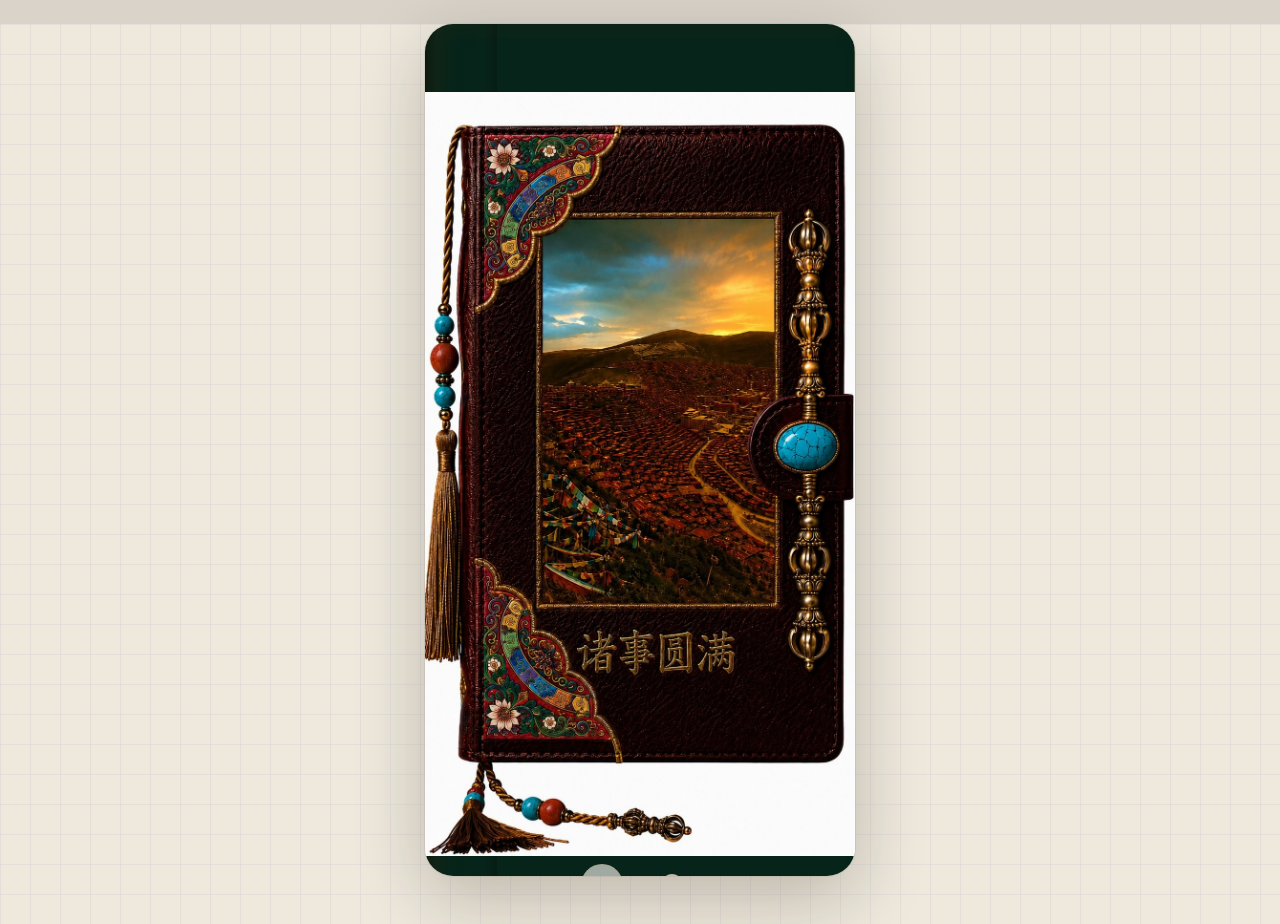
==== commit 57f00013: "代码优化" ====
--- a/index.html
+++ b/index.html
@@ -345,7 +345,7 @@
         <section class="notebook-index-page">
           <section class="index-hero" aria-label="笔记索引封面">
             <div>
-              <span class="eyebrow">དཀར་ཆག ། 笔记索引</span>
+              <span class="eyebrow">དཀར་ཆག། 笔记索引</span>
               <h2 id="listTitle">ཚང་མ། 全部笔记</h2>
               <p>按时间、人物、地点与标签把每一页收拢起来。</p>
             </div>
@@ -486,15 +486,20 @@
                 <span>ཟླ་ཚེས། 日期</span>
                 <input id="noteDate" type="date" />
               </label>
-              <label>
-                <span>སྐྱེས་བུ། 人物</span>
-                <input id="notePerson" type="text" placeholder="" autocomplete="off" />
-              </label>
-              <label>
-                <span>གནས། 地点 / 来源</span>
-                <input id="noteSource" type="text" placeholder="色达、五台山、书名或讲记" autocomplete="off" />
-              </label>
-            </div>
+            </div>
+            <details class="meta-more">
+              <summary>更多 · 人物 / 地点 · 来源</summary>
+              <div class="meta-grid meta-grid-more">
+                <label>
+                  <span>སྐྱེས་བུ། 人物</span>
+                  <input id="notePerson" type="text" placeholder="" autocomplete="off" />
+                </label>
+                <label>
+                  <span>གནས། 地点 / 来源</span>
+                  <input id="noteSource" type="text" placeholder="色达、五台山、书名或讲记" autocomplete="off" />
+                </label>
+              </div>
+            </details>
             <label class="tags-field">
               <span>མཚོན་རྟགས། 标签</span>
               <input id="noteTags" type="text" placeholder="信心, 弘法, 色达, 读书摘录" autocomplete="off" />
--- a/styles.css
+++ b/styles.css
@@ -1724,7 +1724,7 @@
   border-color: rgba(111, 150, 90, 0.36);
   background:
     linear-gradient(180deg, rgba(255, 252, 236, 0.1), rgba(31, 79, 29, 0.16)),
-    url("assets/buli-real-garden.png") center / cover no-repeat;
+    url("assets/buli-real-garden.jpg") center / cover no-repeat;
   box-shadow:
     inset 0 0 0 1px rgba(255, 255, 255, 0.28),
     inset 0 -90px 120px rgba(18, 66, 22, 0.12),
@@ -3469,7 +3469,7 @@
   background:
     radial-gradient(ellipse at 50% 26%, rgba(255, 220, 103, 0.34), transparent 32%),
     linear-gradient(180deg, transparent 0%, rgba(24, 7, 4, 0.1) 28%, rgba(18, 4, 3, 0.68) 100%),
-    url("assets/offering-real-lamps.png") center bottom / cover no-repeat;
+    url("assets/offering-real-lamps.jpg") center bottom / cover no-repeat;
   -webkit-mask-image: linear-gradient(180deg, transparent 0, #000 22%, #000 100%);
   mask-image: linear-gradient(180deg, transparent 0, #000 22%, #000 100%);
   opacity: 0.96;
@@ -3518,7 +3518,7 @@
   background:
     radial-gradient(ellipse at 50% 24%, rgba(255, 232, 127, 0.48), transparent 34%),
     linear-gradient(180deg, transparent 0%, rgba(255, 185, 54, 0.08) 28%, rgba(18, 4, 3, 0.56) 100%),
-    url("assets/offering-real-lamps.png") center bottom / cover no-repeat;
+    url("assets/offering-real-lamps.jpg") center bottom / cover no-repeat;
 }
 
 .offering-lamp.just-lit {
@@ -3584,7 +3584,7 @@
   min-height: clamp(340px, 45svh, 430px);
   background:
     linear-gradient(180deg, rgba(255, 252, 236, 0.1), rgba(31, 79, 29, 0.1)),
-    url("assets/buli-meadow-before.png") center / cover no-repeat;
+    url("assets/buli-meadow-before.jpg") center / cover no-repeat;
 }
 
 .bloom-garden::after {
@@ -3597,7 +3597,7 @@
   z-index: 2;
   background:
     linear-gradient(180deg, rgba(255, 250, 220, 0.08), rgba(24, 96, 34, 0.05)),
-    url("assets/buli-real-garden.png") center / cover no-repeat;
+    url("assets/buli-real-garden.jpg") center / cover no-repeat;
   mix-blend-mode: normal;
   opacity: 0;
   transform: translateY(18px) scale(1.04);
@@ -3800,7 +3800,7 @@
   background:
     radial-gradient(ellipse at 50% 14%, rgba(255, 232, 127, 0.44), transparent 34%),
     linear-gradient(180deg, transparent 0%, rgba(255, 185, 54, 0.08) 28%, rgba(18, 4, 3, 0.54) 100%),
-    url("assets/offering-real-lamps.png") center bottom / 118% auto no-repeat;
+    url("assets/offering-real-lamps.jpg") center bottom / 118% auto no-repeat;
   opacity: 0;
   transform: translateY(22px) scale(0.98);
   transition: none;
@@ -4145,7 +4145,7 @@
   border-radius: 0 0 8px 8px;
   background:
     linear-gradient(180deg, rgba(43, 9, 5, 0.04) 0%, rgba(31, 7, 4, 0.18) 34%, rgba(12, 3, 2, 0.2) 100%),
-    url("assets/offering-lamps-symmetric-real.png") center bottom / cover no-repeat;
+    url("assets/offering-lamps-symmetric-real.jpg") center bottom / cover no-repeat;
   box-shadow: inset 0 -70px 95px rgba(12, 3, 2, 0.46);
   pointer-events: none;
   -webkit-mask-image: linear-gradient(180deg, transparent 0, #000 13%, #000 100%);
@@ -4447,7 +4447,7 @@
   overflow: visible;
   background:
     linear-gradient(180deg, rgba(255, 252, 236, 0.08), rgba(31, 79, 29, 0.1)),
-    url("assets/buli-meadow-before.png") center / cover no-repeat;
+    url("assets/buli-meadow-before.jpg") center / cover no-repeat;
 }
 
 .notebook-overview-page .notebook-page-footer {
@@ -4493,7 +4493,7 @@
   left: -10%;
   z-index: 2;
   height: 58%;
-  background-image: url("assets/buli-real-garden.png");
+  background-image: url("assets/buli-real-garden.jpg");
   background-position: center bottom;
   background-size: 124% auto;
   opacity: 0.88;
@@ -4534,7 +4534,7 @@
 .garden-photo-seat::after {
   background:
     linear-gradient(180deg, transparent 0, rgba(21, 96, 34, 0.12) 24%, rgba(15, 79, 31, 0.58) 100%),
-    url("assets/buli-real-garden.png") center bottom / cover no-repeat;
+    url("assets/buli-real-garden.jpg") center bottom / cover no-repeat;
   -webkit-mask-image: linear-gradient(180deg, transparent 0, #000 24%, #000 100%);
   mask-image: linear-gradient(180deg, transparent 0, #000 24%, #000 100%);
 }
@@ -4629,7 +4629,7 @@
   background:
     radial-gradient(ellipse at 53% 13%, rgba(255, 255, 255, 0.58), rgba(255, 247, 213, 0.2) 18%, transparent 34%),
     linear-gradient(180deg, #8dddf4 0%, #c8f2ff 27%, #d9f4d3 42%, rgba(119, 188, 74, 0.7) 57%, rgba(37, 109, 42, 0.9) 100%),
-    url("assets/buli-meadow-before.png") center bottom / auto 100% no-repeat;
+    url("assets/buli-meadow-before.jpg") center bottom / auto 100% no-repeat;
   box-shadow:
     inset 0 1px 0 rgba(255, 255, 255, 0.35),
     inset 0 -120px 150px rgba(19, 86, 33, 0.16),
@@ -4692,7 +4692,7 @@
   background:
     linear-gradient(180deg, rgba(255, 255, 255, 0.08) 0%, rgba(255, 245, 221, 0.02) 28%, rgba(26, 94, 36, 0.08) 100%),
     radial-gradient(ellipse at 50% 43%, rgba(255, 207, 221, 0.16), transparent 31%),
-    url("assets/buli-real-garden.png") center bottom / auto 116% no-repeat;
+    url("assets/buli-real-garden.jpg") center bottom / auto 116% no-repeat;
   mix-blend-mode: normal;
   opacity: 0;
   transform: translateY(24px) scale(1.02);
@@ -4733,7 +4733,7 @@
   z-index: 2;
   display: block;
   height: 34%;
-  background: url("assets/buli-real-garden.png") center bottom / 96% auto no-repeat;
+  background: url("assets/buli-real-garden.jpg") center bottom / 96% auto no-repeat;
   opacity: 0.7;
   filter: saturate(1.05) brightness(1.02);
   -webkit-mask-image: linear-gradient(180deg, transparent 0, rgba(0, 0, 0, 0.52) 22%, #000 72%, transparent 100%);
@@ -4803,7 +4803,7 @@
   display: none;
   inset: -28% -24px 36%;
   z-index: 1;
-  background-image: url("assets/buli-real-garden.png");
+  background-image: url("assets/buli-real-garden.jpg");
   background-position: center bottom;
   background-size: auto 106%;
   opacity: 0.34;
@@ -4819,7 +4819,7 @@
   left: -32px;
   z-index: 2;
   height: 66%;
-  background-image: url("assets/buli-real-garden.png");
+  background-image: url("assets/buli-real-garden.jpg");
   background-position: center bottom;
   background-size: auto 105%;
   opacity: 0.42;
@@ -4835,7 +4835,7 @@
   left: -28px;
   z-index: 3;
   height: 32%;
-  background-image: url("assets/buli-real-garden.png");
+  background-image: url("assets/buli-real-garden.jpg");
   background-position: center bottom;
   background-size: 112% auto;
   opacity: 0.76;
@@ -5335,7 +5335,7 @@
   border-radius: 8px;
   background:
     linear-gradient(180deg, rgba(43, 9, 5, 0.02) 0%, rgba(31, 7, 4, 0.12) 38%, rgba(12, 3, 2, 0.16) 100%),
-    url("assets/offering-lamps-symmetric-real.png") center bottom / contain no-repeat;
+    url("assets/offering-lamps-symmetric-real.jpg") center bottom / contain no-repeat;
   box-shadow: inset 0 -38px 68px rgba(12, 3, 2, 0.34);
   -webkit-mask-image: linear-gradient(180deg, transparent 0, #000 8%, #000 100%);
   mask-image: linear-gradient(180deg, transparent 0, #000 8%, #000 100%);
@@ -7865,7 +7865,7 @@
   z-index: 7;
   background:
     linear-gradient(180deg, rgba(42, 9, 5, 0) 0%, rgba(31, 7, 4, 0.08) 34%, rgba(13, 3, 2, 0.32) 100%),
-    url("assets/offering-lamps-symmetric-real.png") center bottom / cover no-repeat;
+    url("assets/offering-lamps-symmetric-real.jpg") center bottom / cover no-repeat;
   box-shadow: none;
   opacity: 1;
   filter: none;
@@ -7891,7 +7891,7 @@
   position: absolute;
   inset: 0;
   z-index: 3;
-  background: url("assets/offering-lamps-symmetric-lit.png") center bottom / cover no-repeat;
+  background: url("assets/offering-lamps-symmetric-lit.jpg") center bottom / cover no-repeat;
   mix-blend-mode: normal;
   opacity: 0;
   pointer-events: none;
@@ -8019,7 +8019,7 @@
 .offering-lamp-scene.is-lit .offering-lamp-stage {
   background:
     linear-gradient(180deg, rgba(42, 9, 5, 0) 0%, rgba(31, 7, 4, 0.08) 34%, rgba(13, 3, 2, 0.32) 100%),
-    url("assets/offering-lamps-symmetric-lit.png") center bottom / cover no-repeat;
+    url("assets/offering-lamps-symmetric-lit.jpg") center bottom / cover no-repeat;
 }
 
 .offering-lamp-stage::after,
@@ -8299,7 +8299,7 @@
   background:
     radial-gradient(ellipse at 52% 12%, rgba(255, 255, 255, 0.42), rgba(255, 246, 213, 0.18) 18%, transparent 34%),
     linear-gradient(180deg, rgba(203, 241, 251, 0.18) 0%, rgba(228, 249, 214, 0.08) 38%, rgba(37, 109, 42, 0.18) 100%),
-    url("assets/buli-real-garden.png") center bottom / 230% auto no-repeat;
+    url("assets/buli-real-garden.jpg") center bottom / 230% auto no-repeat;
 }
 
 .notebook-overview-page .bloom-field {
@@ -8602,7 +8602,7 @@
   background:
     radial-gradient(ellipse at 52% 10%, rgba(255, 255, 255, 0.42), rgba(255, 246, 213, 0.14) 19%, transparent 35%),
     linear-gradient(180deg, rgba(203, 241, 251, 0.12) 0%, rgba(234, 250, 218, 0.07) 36%, rgba(35, 105, 42, 0.16) 100%),
-    url("assets/buli-real-garden.png") center calc(100% - 8px) / 250% auto no-repeat !important;
+    url("assets/buli-real-garden.jpg") center calc(100% - 8px) / 250% auto no-repeat !important;
 }
 
 .notebook-overview-page .bloom-field {
@@ -8637,7 +8637,7 @@
   height: 39% !important;
   background:
     linear-gradient(180deg, transparent 0%, rgba(245, 247, 214, 0.2) 18%, rgba(31, 105, 38, 0.04) 100%),
-    url("assets/buli-real-garden.png") center bottom / 134% auto no-repeat !important;
+    url("assets/buli-real-garden.jpg") center bottom / 134% auto no-repeat !important;
   opacity: 0.48 !important;
   filter: saturate(1.05) brightness(1.02) !important;
   clip-path: polygon(0 16%, 7% 8%, 15% 17%, 24% 9%, 34% 20%, 45% 10%, 56% 19%, 66% 8%, 77% 17%, 88% 10%, 100% 18%, 100% 100%, 0 100%) !important;
@@ -8794,7 +8794,7 @@
   overflow: hidden !important;
   background:
     linear-gradient(180deg, rgba(255, 253, 247, 0.84) 0 19%, rgba(255, 253, 247, 0.12) 34%, transparent 52%),
-    url("assets/buli-real-garden.png") center bottom / 330% auto no-repeat,
+    url("assets/buli-real-garden.jpg") center bottom / 330% auto no-repeat,
     #eaf5dc !important;
 }
 
@@ -8927,7 +8927,7 @@
 .notebook-overview-page.notebook-page {
   background:
     linear-gradient(180deg, rgba(255, 253, 247, 0.84) 0 18%, rgba(255, 253, 247, 0.18) 32%, transparent 52%),
-    url("assets/buli-meadow-before.png") center bottom / 320% auto no-repeat,
+    url("assets/buli-meadow-before.jpg") center bottom / 320% auto no-repeat,
     #dfeec5 !important;
 }
 
@@ -8935,7 +8935,7 @@
   background:
     radial-gradient(ellipse at 51% 12%, rgba(255, 255, 255, 0.42), rgba(255, 246, 213, 0.1) 18%, transparent 34%),
     linear-gradient(180deg, rgba(209, 242, 246, 0.08) 0%, rgba(225, 245, 206, 0.06) 38%, rgba(40, 112, 45, 0.1) 100%),
-    url("assets/buli-meadow-before.png") center center / cover no-repeat !important;
+    url("assets/buli-meadow-before.jpg") center center / cover no-repeat !important;
 }
 
 .notebook-overview-page .bloom-garden::after {
@@ -8973,7 +8973,7 @@
   background:
     radial-gradient(ellipse at 51% 12%, rgba(255, 255, 255, 0.34), rgba(255, 246, 213, 0.1) 18%, transparent 34%),
     linear-gradient(180deg, rgba(209, 242, 246, 0.06) 0%, rgba(225, 245, 206, 0.04) 38%, rgba(40, 112, 45, 0.06) 100%),
-    url("assets/buli-meadow-before.png") center center / cover no-repeat !important;
+    url("assets/buli-meadow-before.jpg") center center / cover no-repeat !important;
 }
 
 .notebook-overview-page .bloom-garden.is-blooming::after {
@@ -9336,7 +9336,7 @@
     radial-gradient(circle at 41% 40%, rgba(255, 255, 255, 0.48) 0 6%, transparent 15%),
     radial-gradient(circle at 62% 46%, rgba(225, 213, 255, 0.42) 0 7%, transparent 17%),
     radial-gradient(circle at 82% 34%, rgba(255, 214, 229, 0.52) 0 8%, transparent 18%),
-    url("assets/buli-real-garden.png") center bottom / 126% auto no-repeat !important;
+    url("assets/buli-real-garden.jpg") center bottom / 126% auto no-repeat !important;
   opacity: var(--lower-opacity) !important;
   transform: translateX(var(--lower-x)) translateY(var(--lower-y)) scale(var(--lower-scale)) !important;
   transform-origin: center bottom !important;
@@ -9435,7 +9435,7 @@
   transform-origin: 50% 76%;
   background-image:
     linear-gradient(180deg, rgba(42, 9, 5, 0) 0%, rgba(31, 7, 4, 0.08) 34%, rgba(13, 3, 2, 0.32) 100%),
-    url("assets/offering-lamps-final-real-v1.png") !important;
+    url("assets/offering-lamps-final-real-v1.jpg") !important;
   background-position: 0 0, center bottom !important;
   background-repeat: no-repeat, no-repeat !important;
   background-size: auto, 100% auto !important;
@@ -9444,7 +9444,7 @@
 .offering-lamp-scene.is-lit .offering-lamp-stage {
   background-image:
     linear-gradient(180deg, rgba(42, 9, 5, 0) 0%, rgba(31, 7, 4, 0.08) 34%, rgba(13, 3, 2, 0.32) 100%),
-    url("assets/offering-lamps-final-lit-v2.png") !important;
+    url("assets/offering-lamps-final-lit-v2.jpg") !important;
   background-position: 0 0, center bottom !important;
   background-repeat: no-repeat, no-repeat !important;
   background-size: auto, 100% auto !important;
@@ -12020,6 +12020,7 @@
   height: 100vh !important;
   height: 100svh !important;
   overflow: hidden !important;
+  background: #07241a !important;   /* 与封面外缘深绿相近的衬底,完整显示时上下留边自然 */
 }
 .journey-cover::after { display: none !important; }
 .journey-cover.notebook-page .cover-image {
@@ -12036,7 +12037,7 @@
   border-radius: 0 !important;
   box-shadow: none !important;
   transform: none !important;
-  object-fit: cover !important;
+  object-fit: contain !important;   /* 完整显示整张封面,不裁切 */
   object-position: center !important;
 }
 
@@ -12047,6 +12048,7 @@
   height: 100vh !important;
   height: 100svh !important;
   overflow: hidden !important;
+  background: #07241a !important;   /* 同首页:深绿衬底,完整显示 */
 }
 .back-cover.notebook-page::after { display: none !important; }
 .back-cover.notebook-page > img {
@@ -12063,7 +12065,7 @@
   border-radius: 0 !important;
   box-shadow: none !important;
   transform: none !important;
-  object-fit: cover !important;
+  object-fit: contain !important;   /* 完整显示整张封面,不裁切 */
   object-position: center !important;
 }
 
@@ -12088,3 +12090,61 @@
   margin: 0;
   border-radius: 0;
 }
+
+/* 编辑器:把「人物/地点·来源」收进可折叠「更多」,默认聚焦类型+日期(参照成熟笔记) */
+.editor-form .meta-more { margin: 0; }
+.editor-form .meta-more > summary {
+  list-style: none;
+  cursor: pointer;
+  display: inline-flex;
+  align-items: center;
+  gap: 5px;
+  width: max-content;
+  padding: 2px 2px;
+  color: #8a7d6a;
+  font-size: 11.5px;
+  font-weight: 700;
+  user-select: none;
+}
+.editor-form .meta-more > summary::-webkit-details-marker { display: none; }
+.editor-form .meta-more > summary::before {
+  content: "\25B8";            /* ▸ */
+  font-size: 10px;
+  transition: transform 0.15s ease;
+}
+.editor-form .meta-more[open] > summary::before { transform: rotate(90deg); }
+.editor-form .meta-more[open] > summary { margin-bottom: 6px; }
+.editor-form .meta-grid-more { margin: 0; }
+
+/* 课堂笔记 · 状态看板(4 列贴合屏宽,不横向滚动→不与翻页冲突) */
+.buli-board { display: grid; grid-template-columns: repeat(4, 1fr); gap: 6px; align-items: start; }
+.buli-board-col { min-width: 0; background: rgba(124,82,33,0.05); border: 1px solid rgba(124,82,33,0.14); border-radius: 10px; padding: 6px 5px; }
+.buli-board-col > h4 { display: flex; align-items: center; justify-content: space-between; gap: 3px; margin: 0 0 6px; padding: 3px 5px; border-radius: 7px; font-size: 11.5px; font-weight: 800; color: #fff; background: #8a7d6a; line-height: 1.2; }
+.buli-board-col > h4 > span { flex: 0 0 auto; min-width: 16px; text-align: center; padding: 0 4px; border-radius: 999px; background: rgba(255,255,255,0.28); font-size: 10px; }
+.buli-board-col[data-status="capture"] > h4 { background: #7c8a99; }
+.buli-board-col[data-status="organizing"] > h4 { background: #1a5390; }
+.buli-board-col[data-status="review"] > h4 { background: #c08a1e; }
+.buli-board-col[data-status="done"] > h4 { background: #3f9168; }
+.buli-board-cards { display: flex; flex-direction: column; gap: 5px; }
+.buli-board-card { position: relative; display: block; width: 100%; padding: 6px 6px 24px; border: 1px solid rgba(124,82,33,0.16); border-radius: 8px; background: #fffef9; cursor: pointer; box-shadow: 0 1px 2px rgba(64,47,23,0.06); }
+.buli-board-card > strong { display: -webkit-box; -webkit-line-clamp: 3; -webkit-box-orient: vertical; overflow: hidden; font-size: 12px; font-weight: 700; color: #2c3135; line-height: 1.3; }
+.buli-board-card > small { display: block; margin-top: 2px; font-size: 10px; color: #8a7d6a; overflow: hidden; text-overflow: ellipsis; white-space: nowrap; }
+.buli-board-card > time { display: block; margin-top: 2px; font-size: 9.5px; color: #c0392b; }
+.buli-board-advance { position: absolute; right: 4px; bottom: 4px; width: 21px; height: 18px; display: grid; place-items: center; padding: 0; border: 1px solid rgba(26,83,144,0.3); border-radius: 6px; background: rgba(26,83,144,0.1); color: #1a5390; font-size: 12px; font-weight: 800; cursor: pointer; line-height: 1; }
+.buli-board-empty { margin: 4px 0; text-align: center; color: #b9ac98; font-size: 11px; }
+
+/* ============================================================
+   手机卡顿优化 2026-06-12
+   关掉毛玻璃 backdrop-filter —— 它在移动端滚动/翻页时会持续重绘,
+   是卡顿主因。相关半透明栏改为更不透明,去掉模糊后文字依然清晰;
+   观感几乎不变,但滑动/翻页明显更顺。
+   ============================================================ */
+*, *::before, *::after {
+  backdrop-filter: none !important;
+  -webkit-backdrop-filter: none !important;
+}
+/* 底部翻页胶囊:原靠毛玻璃保证清晰,去模糊后提高不透明度(不加 !important,
+   以免盖掉封面页那种深色专用页脚) */
+.notebook-page-footer { background: rgba(255, 253, 247, 0.93); }
+/* 编辑器顶部工具条同理 */
+.editor-card .editor-toolbar { background: rgba(255, 253, 247, 0.97); }
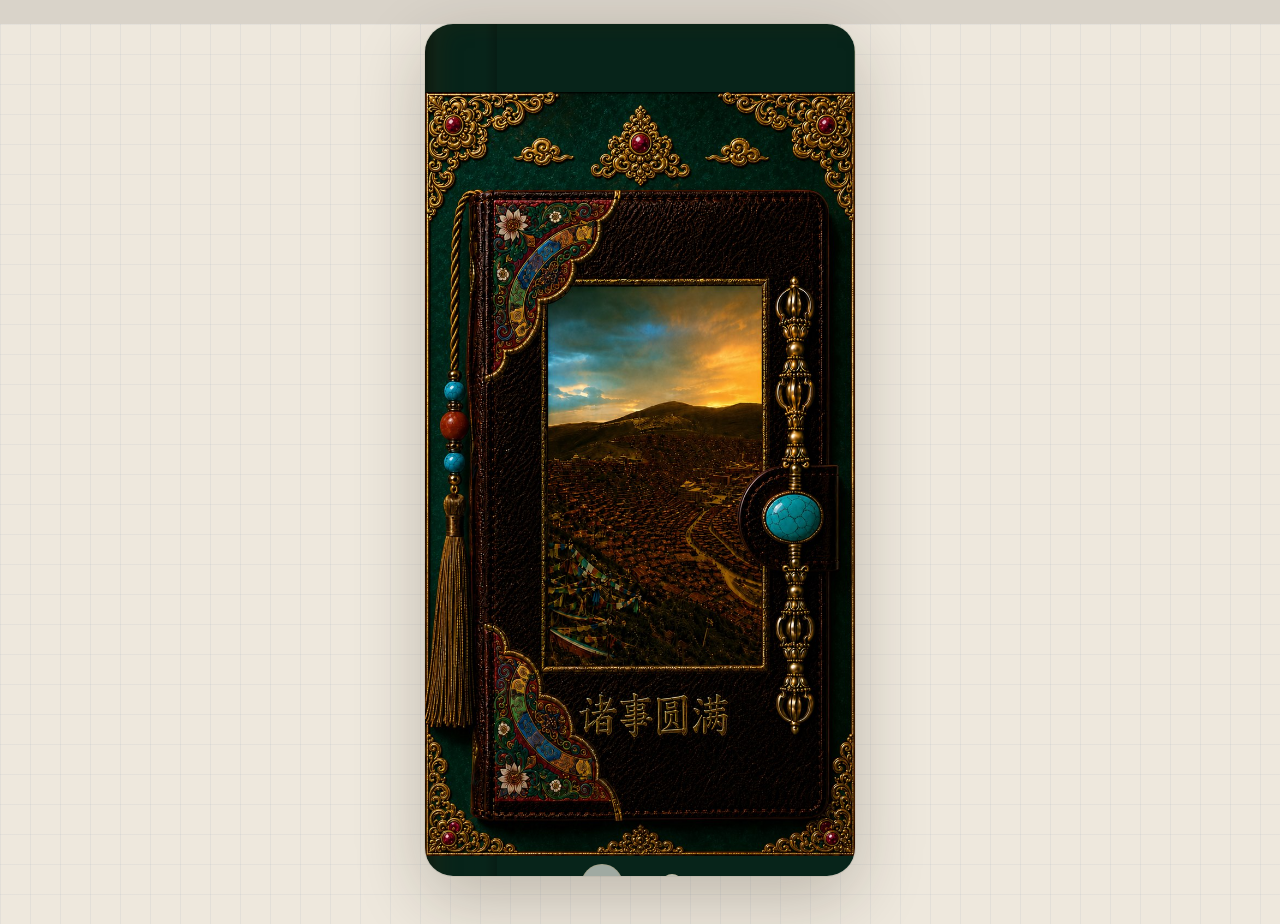
==== commit 6e04eb14: "Prepare Android WebView delivery" ====
--- a/index.html
+++ b/index.html
@@ -12,8 +12,8 @@
     <meta name="msapplication-TileColor" content="#f4a000" />
     <title>不离手账</title>
     <link rel="manifest" href="manifest.webmanifest" />
-    <link rel="icon" type="image/png" sizes="64x64" href="assets/favicon-64.png" />
-    <link rel="apple-touch-icon" href="assets/apple-touch-icon.png" />
+    <link rel="icon" type="image/png" sizes="64x64" href="assets/mandala-emblem.jpg" />
+    <link rel="apple-touch-icon" href="assets/mandala-emblem.jpg" />
     <link rel="preload" as="image" href="assets/cover-home-2026.jpg" fetchpriority="high" />
     <link rel="stylesheet" href="styles.css" />
   </head>
@@ -83,7 +83,7 @@
           <div class="focus-copy">
             <span class="eyebrow">ད་ལྟའི་བརྗོད་གཞི། 当前主题</span>
             <h2 class="focus-title image-title" id="focusPerson" aria-label="不离">
-              <img class="buli-title-image" src="assets/buli-gold-title.png" alt="" aria-hidden="true" loading="lazy" decoding="async" fetchpriority="low" />
+              <img class="buli-title-image" src="assets/flyleaf-message-handwriting.png" alt="" aria-hidden="true" loading="lazy" decoding="async" fetchpriority="low" />
             </h2>
             <p id="focusMeta">ཟིན་བྲིས། 0 篇笔记</p>
           </div>
@@ -531,7 +531,7 @@
         </section>
 
         <footer class="back-cover" aria-label="笔记本尾页">
-          <img src="assets/back-cover-2026.jpg" alt="大鹏金翅鸟笔记本尾页·中央妙高山" loading="lazy" decoding="async" fetchpriority="low" />
+          <img src="assets/cover-home-2026.jpg" alt="大鹏金翅鸟笔记本尾页·中央妙高山" loading="lazy" decoding="async" fetchpriority="low" />
         </footer>
       </main>
     </div>
--- a/styles.css
+++ b/styles.css
@@ -1724,7 +1724,7 @@
   border-color: rgba(111, 150, 90, 0.36);
   background:
     linear-gradient(180deg, rgba(255, 252, 236, 0.1), rgba(31, 79, 29, 0.16)),
-    url("assets/buli-real-garden.jpg") center / cover no-repeat;
+    url("assets/buli-real-garden.png") center / cover no-repeat;
   box-shadow:
     inset 0 0 0 1px rgba(255, 255, 255, 0.28),
     inset 0 -90px 120px rgba(18, 66, 22, 0.12),
@@ -2072,7 +2072,7 @@
   bottom: -6px;
   width: 148px;
   height: 148px;
-  background: url("assets/decor-crystal-stupa.jpg") center / contain no-repeat;
+  background: url("assets/mandala-emblem.jpg") center / contain no-repeat;
   opacity: 0.16;
   filter: saturate(0.88) brightness(1.08) blur(0.35px);
   mix-blend-mode: multiply;
@@ -3469,7 +3469,7 @@
   background:
     radial-gradient(ellipse at 50% 26%, rgba(255, 220, 103, 0.34), transparent 32%),
     linear-gradient(180deg, transparent 0%, rgba(24, 7, 4, 0.1) 28%, rgba(18, 4, 3, 0.68) 100%),
-    url("assets/offering-real-lamps.jpg") center bottom / cover no-repeat;
+    url("assets/offering-lamps-final-real-v1.png") center bottom / cover no-repeat;
   -webkit-mask-image: linear-gradient(180deg, transparent 0, #000 22%, #000 100%);
   mask-image: linear-gradient(180deg, transparent 0, #000 22%, #000 100%);
   opacity: 0.96;
@@ -3518,7 +3518,7 @@
   background:
     radial-gradient(ellipse at 50% 24%, rgba(255, 232, 127, 0.48), transparent 34%),
     linear-gradient(180deg, transparent 0%, rgba(255, 185, 54, 0.08) 28%, rgba(18, 4, 3, 0.56) 100%),
-    url("assets/offering-real-lamps.jpg") center bottom / cover no-repeat;
+    url("assets/offering-lamps-final-real-v1.png") center bottom / cover no-repeat;
 }
 
 .offering-lamp.just-lit {
@@ -3584,7 +3584,7 @@
   min-height: clamp(340px, 45svh, 430px);
   background:
     linear-gradient(180deg, rgba(255, 252, 236, 0.1), rgba(31, 79, 29, 0.1)),
-    url("assets/buli-meadow-before.jpg") center / cover no-repeat;
+    url("assets/buli-meadow-before.png") center / cover no-repeat;
 }
 
 .bloom-garden::after {
@@ -3597,7 +3597,7 @@
   z-index: 2;
   background:
     linear-gradient(180deg, rgba(255, 250, 220, 0.08), rgba(24, 96, 34, 0.05)),
-    url("assets/buli-real-garden.jpg") center / cover no-repeat;
+    url("assets/buli-real-garden.png") center / cover no-repeat;
   mix-blend-mode: normal;
   opacity: 0;
   transform: translateY(18px) scale(1.04);
@@ -3800,7 +3800,7 @@
   background:
     radial-gradient(ellipse at 50% 14%, rgba(255, 232, 127, 0.44), transparent 34%),
     linear-gradient(180deg, transparent 0%, rgba(255, 185, 54, 0.08) 28%, rgba(18, 4, 3, 0.54) 100%),
-    url("assets/offering-real-lamps.jpg") center bottom / 118% auto no-repeat;
+    url("assets/offering-lamps-final-real-v1.png") center bottom / 118% auto no-repeat;
   opacity: 0;
   transform: translateY(22px) scale(0.98);
   transition: none;
@@ -4145,7 +4145,7 @@
   border-radius: 0 0 8px 8px;
   background:
     linear-gradient(180deg, rgba(43, 9, 5, 0.04) 0%, rgba(31, 7, 4, 0.18) 34%, rgba(12, 3, 2, 0.2) 100%),
-    url("assets/offering-lamps-symmetric-real.jpg") center bottom / cover no-repeat;
+    url("assets/offering-lamps-final-real-v1.png") center bottom / cover no-repeat;
   box-shadow: inset 0 -70px 95px rgba(12, 3, 2, 0.46);
   pointer-events: none;
   -webkit-mask-image: linear-gradient(180deg, transparent 0, #000 13%, #000 100%);
@@ -4447,7 +4447,7 @@
   overflow: visible;
   background:
     linear-gradient(180deg, rgba(255, 252, 236, 0.08), rgba(31, 79, 29, 0.1)),
-    url("assets/buli-meadow-before.jpg") center / cover no-repeat;
+    url("assets/buli-meadow-before.png") center / cover no-repeat;
 }
 
 .notebook-overview-page .notebook-page-footer {
@@ -4479,7 +4479,7 @@
 .flower-back {
   inset: -6% -6% 8%;
   z-index: 1;
-  background-image: url("assets/buli-flower-wall-crop.jpg");
+  background-image: url("assets/buli-real-garden.png");
   background-position: center 28%;
   background-size: cover;
   opacity: 0.5;
@@ -4493,7 +4493,7 @@
   left: -10%;
   z-index: 2;
   height: 58%;
-  background-image: url("assets/buli-real-garden.jpg");
+  background-image: url("assets/buli-real-garden.png");
   background-position: center bottom;
   background-size: 124% auto;
   opacity: 0.88;
@@ -4507,7 +4507,7 @@
   left: -24%;
   z-index: 3;
   height: 58%;
-  background-image: url("assets/buli-flower-wall-crop.jpg");
+  background-image: url("assets/buli-real-garden.png");
   background-position: center 72%;
   background-size: 118% auto;
   opacity: 0.98;
@@ -4534,7 +4534,7 @@
 .garden-photo-seat::after {
   background:
     linear-gradient(180deg, transparent 0, rgba(21, 96, 34, 0.12) 24%, rgba(15, 79, 31, 0.58) 100%),
-    url("assets/buli-real-garden.jpg") center bottom / cover no-repeat;
+    url("assets/buli-real-garden.png") center bottom / cover no-repeat;
   -webkit-mask-image: linear-gradient(180deg, transparent 0, #000 24%, #000 100%);
   mask-image: linear-gradient(180deg, transparent 0, #000 24%, #000 100%);
 }
@@ -4629,7 +4629,7 @@
   background:
     radial-gradient(ellipse at 53% 13%, rgba(255, 255, 255, 0.58), rgba(255, 247, 213, 0.2) 18%, transparent 34%),
     linear-gradient(180deg, #8dddf4 0%, #c8f2ff 27%, #d9f4d3 42%, rgba(119, 188, 74, 0.7) 57%, rgba(37, 109, 42, 0.9) 100%),
-    url("assets/buli-meadow-before.jpg") center bottom / auto 100% no-repeat;
+    url("assets/buli-meadow-before.png") center bottom / auto 100% no-repeat;
   box-shadow:
     inset 0 1px 0 rgba(255, 255, 255, 0.35),
     inset 0 -120px 150px rgba(19, 86, 33, 0.16),
@@ -4692,7 +4692,7 @@
   background:
     linear-gradient(180deg, rgba(255, 255, 255, 0.08) 0%, rgba(255, 245, 221, 0.02) 28%, rgba(26, 94, 36, 0.08) 100%),
     radial-gradient(ellipse at 50% 43%, rgba(255, 207, 221, 0.16), transparent 31%),
-    url("assets/buli-real-garden.jpg") center bottom / auto 116% no-repeat;
+    url("assets/buli-real-garden.png") center bottom / auto 116% no-repeat;
   mix-blend-mode: normal;
   opacity: 0;
   transform: translateY(24px) scale(1.02);
@@ -4733,7 +4733,7 @@
   z-index: 2;
   display: block;
   height: 34%;
-  background: url("assets/buli-real-garden.jpg") center bottom / 96% auto no-repeat;
+  background: url("assets/buli-real-garden.png") center bottom / 96% auto no-repeat;
   opacity: 0.7;
   filter: saturate(1.05) brightness(1.02);
   -webkit-mask-image: linear-gradient(180deg, transparent 0, rgba(0, 0, 0, 0.52) 22%, #000 72%, transparent 100%);
@@ -4803,7 +4803,7 @@
   display: none;
   inset: -28% -24px 36%;
   z-index: 1;
-  background-image: url("assets/buli-real-garden.jpg");
+  background-image: url("assets/buli-real-garden.png");
   background-position: center bottom;
   background-size: auto 106%;
   opacity: 0.34;
@@ -4819,7 +4819,7 @@
   left: -32px;
   z-index: 2;
   height: 66%;
-  background-image: url("assets/buli-real-garden.jpg");
+  background-image: url("assets/buli-real-garden.png");
   background-position: center bottom;
   background-size: auto 105%;
   opacity: 0.42;
@@ -4835,7 +4835,7 @@
   left: -28px;
   z-index: 3;
   height: 32%;
-  background-image: url("assets/buli-real-garden.jpg");
+  background-image: url("assets/buli-real-garden.png");
   background-position: center bottom;
   background-size: 112% auto;
   opacity: 0.76;
@@ -5335,7 +5335,7 @@
   border-radius: 8px;
   background:
     linear-gradient(180deg, rgba(43, 9, 5, 0.02) 0%, rgba(31, 7, 4, 0.12) 38%, rgba(12, 3, 2, 0.16) 100%),
-    url("assets/offering-lamps-symmetric-real.jpg") center bottom / contain no-repeat;
+    url("assets/offering-lamps-final-real-v1.png") center bottom / contain no-repeat;
   box-shadow: inset 0 -38px 68px rgba(12, 3, 2, 0.34);
   -webkit-mask-image: linear-gradient(180deg, transparent 0, #000 8%, #000 100%);
   mask-image: linear-gradient(180deg, transparent 0, #000 8%, #000 100%);
@@ -5843,7 +5843,7 @@
   bottom: -44px;
   width: 164px;
   height: 164px;
-  background: url("assets/decor-flower-white.jpg") center bottom / cover no-repeat;
+  background: url("assets/notebook-decor-flower-horizontal.png") center bottom / cover no-repeat;
   opacity: 0.16;
   filter: saturate(0.96) contrast(0.98) brightness(1.04) blur(0.25px);
   mix-blend-mode: multiply;
@@ -5853,12 +5853,12 @@
 }
 
 .milestone-note:nth-child(3n + 2)::before {
-  background-image: url("assets/decor-flower-meadow.jpg");
+  background-image: url("assets/buli-meadow-before.png");
   opacity: 0.14;
 }
 
 .milestone-note:nth-child(3n)::before {
-  background-image: url("assets/decor-crystal-stupa.jpg");
+  background-image: url("assets/mandala-emblem.jpg");
   background-size: contain;
   opacity: 0.15;
 }
@@ -6125,7 +6125,7 @@
   left: 13px;
   width: 34px;
   height: 34px;
-  background: url("assets/icon-bear.png") center / contain no-repeat;
+  background: url("assets/mandala-emblem.jpg") center / contain no-repeat;
   opacity: 0.84;
   filter:
     saturate(1.08)
@@ -6902,14 +6902,14 @@
 
 .memo-calendar-picker::before {
   top: 10px;
-  background-image: url("assets/page-sky-rainbow.jpg");
+  background-image: url("assets/flyleaf-teaching-2026.jpg");
   background-position: center 22%;
   background-size: 155%;
 }
 
 .memo-calendar-picker::after {
   bottom: 10px;
-  background-image: url("assets/calendar-dharma-wheel.jpg");
+  background-image: url("assets/mandala-emblem.jpg");
   background-position: center 46%;
   background-size: 152%;
   opacity: 0.72;
@@ -6946,13 +6946,13 @@
 }
 
 .memo-calendar-decor .sky {
-  background-image: url("assets/page-sky-rainbow.jpg");
+  background-image: url("assets/flyleaf-teaching-2026.jpg");
   background-position: center 26%;
   background-size: 145%;
 }
 
 .memo-calendar-decor .night {
-  background-image: url("assets/calendar-dharma-wheel.jpg");
+  background-image: url("assets/mandala-emblem.jpg");
   background-position: center 46%;
   background-size: 138%;
   filter: saturate(1.08) contrast(0.98) brightness(1.02);
@@ -7071,12 +7071,12 @@
 
 .editor-form::before {
   left: 8px;
-  background-image: url("assets/page-header-scroll-left.png");
+  background-image: url("assets/notebook-decor-flower-horizontal.png");
 }
 
 .editor-form::after {
   right: 8px;
-  background-image: url("assets/page-header-scroll-right.png");
+  background-image: url("assets/notebook-decor-flower-horizontal.png");
 }
 
 .editor-form > * {
@@ -7107,7 +7107,7 @@
     radial-gradient(circle at 16% 18%, rgba(122, 98, 62, 0.055) 0 1px, transparent 2px),
     repeating-linear-gradient(92deg, rgba(104, 82, 54, 0.038) 0 1px, transparent 1px 18px),
     linear-gradient(180deg, rgba(247, 253, 255, 0.14), rgba(245, 248, 237, 0.3) 48%, rgba(237, 228, 197, 0.42)),
-    url("assets/page-sky-rainbow.jpg") center 26% / cover no-repeat,
+    url("assets/flyleaf-teaching-2026.jpg") center 26% / cover no-repeat,
     linear-gradient(180deg, #f8f1df, #f3e8ce 48%, #eadbbd);
 }
 
@@ -7118,7 +7118,7 @@
     radial-gradient(circle at 14% 24%, rgba(255, 239, 174, 0.055) 0 1px, transparent 2px),
     repeating-linear-gradient(92deg, rgba(80, 54, 26, 0.04) 0 1px, transparent 1px 18px),
     linear-gradient(180deg, rgba(255, 246, 218, 0.08), rgba(235, 218, 190, 0.2) 45%, rgba(214, 188, 148, 0.34)),
-    url("assets/page-night-lights.jpg") center 58% / cover no-repeat,
+    url("assets/flyleaf-teaching-2026.jpg") center 58% / cover no-repeat,
     linear-gradient(180deg, #f0e4ca, #e3d0aa 52%, #d6bd91);
 }
 
@@ -7133,7 +7133,7 @@
     radial-gradient(circle at 16% 18%, rgba(122, 98, 62, 0.06) 0 1px, transparent 2px),
     repeating-linear-gradient(92deg, rgba(104, 82, 54, 0.04) 0 1px, transparent 1px 18px),
     linear-gradient(180deg, rgba(255, 251, 235, 0.22), rgba(250, 241, 214, 0.44) 48%, rgba(239, 225, 192, 0.52)),
-    url("assets/blank-page-kindness-01.jpg") center top / cover no-repeat,
+    url("assets/flyleaf-teaching-2026.jpg") center top / cover no-repeat,
     linear-gradient(180deg, #f8f1df, #f3e8ce 48%, #eadbbd);
 }
 
@@ -7142,7 +7142,7 @@
     radial-gradient(circle at 16% 18%, rgba(122, 98, 62, 0.055) 0 1px, transparent 2px),
     repeating-linear-gradient(92deg, rgba(104, 82, 54, 0.038) 0 1px, transparent 1px 18px),
     linear-gradient(180deg, rgba(250, 255, 239, 0.18), rgba(244, 242, 215, 0.38) 48%, rgba(234, 224, 190, 0.5)),
-    url("assets/blank-page-kindness-02.jpg") center top / cover no-repeat,
+    url("assets/flyleaf-teaching-2026.jpg") center top / cover no-repeat,
     linear-gradient(180deg, #f8f1df, #f3e8ce 48%, #eadbbd);
 }
 
@@ -7151,7 +7151,7 @@
     radial-gradient(circle at 16% 18%, rgba(122, 98, 62, 0.055) 0 1px, transparent 2px),
     repeating-linear-gradient(92deg, rgba(104, 82, 54, 0.038) 0 1px, transparent 1px 18px),
     linear-gradient(180deg, rgba(255, 251, 235, 0.18), rgba(246, 237, 214, 0.36) 48%, rgba(235, 222, 194, 0.5)),
-    url("assets/blank-page-kindness-03.jpg") center top / cover no-repeat,
+    url("assets/flyleaf-teaching-2026.jpg") center top / cover no-repeat,
     linear-gradient(180deg, #f8f1df, #f3e8ce 48%, #eadbbd);
 }
 
@@ -7162,7 +7162,7 @@
     radial-gradient(circle at 16% 18%, rgba(255, 236, 176, 0.06) 0 1px, transparent 2px),
     repeating-linear-gradient(92deg, rgba(104, 56, 36, 0.04) 0 1px, transparent 1px 18px),
     linear-gradient(180deg, rgba(255, 238, 206, 0.12), rgba(240, 205, 175, 0.28) 46%, rgba(220, 178, 143, 0.42)),
-    url("assets/blank-page-kindness-04.jpg") center top / cover no-repeat,
+    url("assets/flyleaf-teaching-2026.jpg") center top / cover no-repeat,
     linear-gradient(180deg, #efe1c7, #e3cfac 52%, #d7bd92);
 }
 
@@ -7171,7 +7171,7 @@
     radial-gradient(circle at 16% 18%, rgba(122, 98, 62, 0.055) 0 1px, transparent 2px),
     repeating-linear-gradient(92deg, rgba(104, 82, 54, 0.038) 0 1px, transparent 1px 18px),
     linear-gradient(180deg, rgba(240, 253, 246, 0.16), rgba(241, 238, 214, 0.34) 48%, rgba(234, 224, 190, 0.48)),
-    url("assets/blank-page-kindness-05.jpg") center top / cover no-repeat,
+    url("assets/flyleaf-teaching-2026.jpg") center top / cover no-repeat,
     linear-gradient(180deg, #f8f1df, #f3e8ce 48%, #eadbbd);
 }
 
@@ -7270,14 +7270,14 @@
 
 .memo-calendar::before {
   left: -24px;
-  background-image: url("assets/page-sky-rainbow.jpg");
+  background-image: url("assets/flyleaf-teaching-2026.jpg");
   background-position: center 22%;
   background-size: 190%;
 }
 
 .memo-calendar::after {
   right: -24px;
-  background-image: url("assets/calendar-dharma-wheel.jpg");
+  background-image: url("assets/mandala-emblem.jpg");
   background-position: center 46%;
   background-size: 165%;
   opacity: 0.18;
@@ -7865,7 +7865,7 @@
   z-index: 7;
   background:
     linear-gradient(180deg, rgba(42, 9, 5, 0) 0%, rgba(31, 7, 4, 0.08) 34%, rgba(13, 3, 2, 0.32) 100%),
-    url("assets/offering-lamps-symmetric-real.jpg") center bottom / cover no-repeat;
+    url("assets/offering-lamps-final-real-v1.png") center bottom / cover no-repeat;
   box-shadow: none;
   opacity: 1;
   filter: none;
@@ -7891,7 +7891,7 @@
   position: absolute;
   inset: 0;
   z-index: 3;
-  background: url("assets/offering-lamps-symmetric-lit.jpg") center bottom / cover no-repeat;
+  background: url("assets/offering-lamps-final-lit-v2.png") center bottom / cover no-repeat;
   mix-blend-mode: normal;
   opacity: 0;
   pointer-events: none;
@@ -8019,7 +8019,7 @@
 .offering-lamp-scene.is-lit .offering-lamp-stage {
   background:
     linear-gradient(180deg, rgba(42, 9, 5, 0) 0%, rgba(31, 7, 4, 0.08) 34%, rgba(13, 3, 2, 0.32) 100%),
-    url("assets/offering-lamps-symmetric-lit.jpg") center bottom / cover no-repeat;
+    url("assets/offering-lamps-final-lit-v2.png") center bottom / cover no-repeat;
 }
 
 .offering-lamp-stage::after,
@@ -8299,7 +8299,7 @@
   background:
     radial-gradient(ellipse at 52% 12%, rgba(255, 255, 255, 0.42), rgba(255, 246, 213, 0.18) 18%, transparent 34%),
     linear-gradient(180deg, rgba(203, 241, 251, 0.18) 0%, rgba(228, 249, 214, 0.08) 38%, rgba(37, 109, 42, 0.18) 100%),
-    url("assets/buli-real-garden.jpg") center bottom / 230% auto no-repeat;
+    url("assets/buli-real-garden.png") center bottom / 230% auto no-repeat;
 }
 
 .notebook-overview-page .bloom-field {
@@ -8602,7 +8602,7 @@
   background:
     radial-gradient(ellipse at 52% 10%, rgba(255, 255, 255, 0.42), rgba(255, 246, 213, 0.14) 19%, transparent 35%),
     linear-gradient(180deg, rgba(203, 241, 251, 0.12) 0%, rgba(234, 250, 218, 0.07) 36%, rgba(35, 105, 42, 0.16) 100%),
-    url("assets/buli-real-garden.jpg") center calc(100% - 8px) / 250% auto no-repeat !important;
+    url("assets/buli-real-garden.png") center calc(100% - 8px) / 250% auto no-repeat !important;
 }
 
 .notebook-overview-page .bloom-field {
@@ -8637,7 +8637,7 @@
   height: 39% !important;
   background:
     linear-gradient(180deg, transparent 0%, rgba(245, 247, 214, 0.2) 18%, rgba(31, 105, 38, 0.04) 100%),
-    url("assets/buli-real-garden.jpg") center bottom / 134% auto no-repeat !important;
+    url("assets/buli-real-garden.png") center bottom / 134% auto no-repeat !important;
   opacity: 0.48 !important;
   filter: saturate(1.05) brightness(1.02) !important;
   clip-path: polygon(0 16%, 7% 8%, 15% 17%, 24% 9%, 34% 20%, 45% 10%, 56% 19%, 66% 8%, 77% 17%, 88% 10%, 100% 18%, 100% 100%, 0 100%) !important;
@@ -8794,7 +8794,7 @@
   overflow: hidden !important;
   background:
     linear-gradient(180deg, rgba(255, 253, 247, 0.84) 0 19%, rgba(255, 253, 247, 0.12) 34%, transparent 52%),
-    url("assets/buli-real-garden.jpg") center bottom / 330% auto no-repeat,
+    url("assets/buli-real-garden.png") center bottom / 330% auto no-repeat,
     #eaf5dc !important;
 }
 
@@ -8927,7 +8927,7 @@
 .notebook-overview-page.notebook-page {
   background:
     linear-gradient(180deg, rgba(255, 253, 247, 0.84) 0 18%, rgba(255, 253, 247, 0.18) 32%, transparent 52%),
-    url("assets/buli-meadow-before.jpg") center bottom / 320% auto no-repeat,
+    url("assets/buli-meadow-before.png") center bottom / 320% auto no-repeat,
     #dfeec5 !important;
 }
 
@@ -8935,7 +8935,7 @@
   background:
     radial-gradient(ellipse at 51% 12%, rgba(255, 255, 255, 0.42), rgba(255, 246, 213, 0.1) 18%, transparent 34%),
     linear-gradient(180deg, rgba(209, 242, 246, 0.08) 0%, rgba(225, 245, 206, 0.06) 38%, rgba(40, 112, 45, 0.1) 100%),
-    url("assets/buli-meadow-before.jpg") center center / cover no-repeat !important;
+    url("assets/buli-meadow-before.png") center center / cover no-repeat !important;
 }
 
 .notebook-overview-page .bloom-garden::after {
@@ -8973,7 +8973,7 @@
   background:
     radial-gradient(ellipse at 51% 12%, rgba(255, 255, 255, 0.34), rgba(255, 246, 213, 0.1) 18%, transparent 34%),
     linear-gradient(180deg, rgba(209, 242, 246, 0.06) 0%, rgba(225, 245, 206, 0.04) 38%, rgba(40, 112, 45, 0.06) 100%),
-    url("assets/buli-meadow-before.jpg") center center / cover no-repeat !important;
+    url("assets/buli-meadow-before.png") center center / cover no-repeat !important;
 }
 
 .notebook-overview-page .bloom-garden.is-blooming::after {
@@ -9336,7 +9336,7 @@
     radial-gradient(circle at 41% 40%, rgba(255, 255, 255, 0.48) 0 6%, transparent 15%),
     radial-gradient(circle at 62% 46%, rgba(225, 213, 255, 0.42) 0 7%, transparent 17%),
     radial-gradient(circle at 82% 34%, rgba(255, 214, 229, 0.52) 0 8%, transparent 18%),
-    url("assets/buli-real-garden.jpg") center bottom / 126% auto no-repeat !important;
+    url("assets/buli-real-garden.png") center bottom / 126% auto no-repeat !important;
   opacity: var(--lower-opacity) !important;
   transform: translateX(var(--lower-x)) translateY(var(--lower-y)) scale(var(--lower-scale)) !important;
   transform-origin: center bottom !important;
@@ -9435,7 +9435,7 @@
   transform-origin: 50% 76%;
   background-image:
     linear-gradient(180deg, rgba(42, 9, 5, 0) 0%, rgba(31, 7, 4, 0.08) 34%, rgba(13, 3, 2, 0.32) 100%),
-    url("assets/offering-lamps-final-real-v1.jpg") !important;
+    url("assets/offering-lamps-final-real-v1.png") !important;
   background-position: 0 0, center bottom !important;
   background-repeat: no-repeat, no-repeat !important;
   background-size: auto, 100% auto !important;
@@ -9444,7 +9444,7 @@
 .offering-lamp-scene.is-lit .offering-lamp-stage {
   background-image:
     linear-gradient(180deg, rgba(42, 9, 5, 0) 0%, rgba(31, 7, 4, 0.08) 34%, rgba(13, 3, 2, 0.32) 100%),
-    url("assets/offering-lamps-final-lit-v2.jpg") !important;
+    url("assets/offering-lamps-final-lit-v2.png") !important;
   background-position: 0 0, center bottom !important;
   background-repeat: no-repeat, no-repeat !important;
   background-size: auto, 100% auto !important;
@@ -10037,7 +10037,7 @@
   border-radius: var(--radius);
   background:
     linear-gradient(115deg, rgba(255, 248, 222, 0.92), rgba(255, 253, 247, 0.72) 54%, rgba(235, 242, 232, 0.68)),
-    url("assets/page-header-scroll-right.png") right -20px top -18px / 146px auto no-repeat;
+    url("assets/notebook-decor-flower-horizontal.png") right -20px top -18px / 146px auto no-repeat;
   box-shadow: 0 14px 30px rgba(64, 47, 23, 0.1);
 }
 
@@ -10548,7 +10548,7 @@
    Last page only fix
    Purpose: make the final back cover display completely on Android,
    like a real notebook cover, without changing other pages/functions.
-   Place this block at the very end of assets/styles.css.
+   Place this block at the very end of the main stylesheet.
    ========================================================= */
 .back-cover.notebook-page {
   display: flex !important;
@@ -11268,7 +11268,7 @@
   width: 42px;
   height: 42px;
   margin-left: 8px;
-  background: url("assets/guru-bear-icon.png") center / contain no-repeat;
+  background: url("assets/mandala-emblem.jpg") center / contain no-repeat;
   opacity: .86;
 }
 
@@ -11577,7 +11577,7 @@
   bottom: 6px;
   width: 58px;
   height: 65px;
-  background: url("assets/peony.png") center / contain no-repeat;
+  background: url("assets/notebook-decor-flower-horizontal.png") center / contain no-repeat;
   opacity: 0.42;
   pointer-events: none;
   z-index: 4;
@@ -11589,7 +11589,7 @@
   bottom: 9px;
   width: 30px;
   height: 36px;
-  background: url("assets/bear.png") center / contain no-repeat;
+  background: url("assets/mandala-emblem.jpg") center / contain no-repeat;
   opacity: 0.96;
   pointer-events: none;
   z-index: 5;
@@ -11788,6 +11788,8 @@
 }
 .offering-lamp-scene.is-lit .lamp-flame,
 .offering-lamp-scene.is-lit .offering-flame {
+  display: block !important;
+  opacity: 1;
   animation: buli-flame-flicker 1.8s ease-in-out infinite;
   will-change: opacity, filter;
 }
@@ -12148,3 +12150,702 @@
 .notebook-page-footer { background: rgba(255, 253, 247, 0.93); }
 /* 编辑器顶部工具条同理 */
 .editor-card .editor-toolbar { background: rgba(255, 253, 247, 0.97); }
+
+/* ============================================================
+   坛城视觉覆层 2026-06-12
+   以少量末尾覆盖统一目录页与扉页二:深绿静谧、金线纹饰、坛城暗纹。
+   ============================================================ */
+.note-toc.note-toc-feature.notebook-page {
+  position: relative;
+  isolation: isolate;
+  align-content: start !important;
+  gap: 12px !important;
+  padding:
+    max(18px, env(safe-area-inset-top))
+    clamp(14px, 4vw, 24px)
+    max(76px, calc(env(safe-area-inset-bottom) + 64px)) !important;
+  overflow: hidden !important;
+  color: #f7e7b2;
+  background:
+    radial-gradient(circle at 50% 9%, rgba(232, 189, 86, 0.22), transparent 20%),
+    radial-gradient(circle at 18% 28%, rgba(26, 114, 94, 0.28), transparent 24%),
+    radial-gradient(circle at 82% 74%, rgba(146, 30, 28, 0.18), transparent 22%),
+    repeating-linear-gradient(116deg, rgba(247, 211, 123, 0.055) 0 1px, transparent 1px 13px),
+    linear-gradient(180deg, #082b25 0%, #041b18 54%, #020f0d 100%) !important;
+}
+
+.note-toc.note-toc-feature.notebook-page::before {
+  content: "";
+  position: absolute;
+  inset: 10px;
+  z-index: -1;
+  border: 1px solid rgba(233, 190, 88, 0.62);
+  border-radius: 6px;
+  background:
+    linear-gradient(90deg, rgba(224, 177, 73, 0.3), transparent 18%, transparent 82%, rgba(224, 177, 73, 0.28)),
+    linear-gradient(180deg, rgba(224, 177, 73, 0.28), transparent 14%, transparent 86%, rgba(224, 177, 73, 0.24));
+  box-shadow:
+    inset 0 0 0 4px rgba(3, 20, 17, 0.76),
+    inset 0 0 0 6px rgba(189, 137, 44, 0.2),
+    inset 0 0 42px rgba(230, 180, 74, 0.14);
+  pointer-events: none;
+}
+
+.note-toc.note-toc-feature.notebook-page::after {
+  content: "";
+  position: absolute;
+  right: -68px;
+  bottom: -74px;
+  z-index: -1;
+  width: 260px;
+  height: 260px;
+  border-radius: 50%;
+  background:
+    radial-gradient(circle, rgba(5, 21, 18, 0) 0 42%, rgba(5, 21, 18, 0.74) 65%, rgba(5, 21, 18, 0.96) 100%),
+    url("assets/mandala-emblem.jpg") center / cover no-repeat;
+  opacity: 0.36;
+  filter: saturate(0.82) brightness(1.12);
+  pointer-events: none;
+}
+
+.note-toc-feature .note-toc-actions,
+.note-toc-feature .note-toc-body {
+  position: relative;
+  z-index: 2;
+}
+
+.note-toc-feature .toc-action-button {
+  min-width: 0;
+  border-color: rgba(235, 193, 86, 0.5) !important;
+  background:
+    linear-gradient(145deg, rgba(255, 233, 154, 0.18), rgba(7, 45, 38, 0.82)),
+    rgba(4, 24, 20, 0.82) !important;
+  color: #f6df9a !important;
+  box-shadow:
+    inset 0 1px 0 rgba(255, 244, 198, 0.24),
+    0 10px 22px rgba(0, 0, 0, 0.28) !important;
+}
+
+.note-toc-feature .toc-action-button.primary {
+  background:
+    linear-gradient(145deg, #f7d77a, #9b6d24 62%, #39220c) !important;
+  color: #071b17 !important;
+}
+
+.note-toc-feature .toc-action-button svg {
+  stroke: currentColor !important;
+}
+
+.note-toc-feature .note-toc-head {
+  position: relative;
+  align-items: center;
+  min-height: 78px;
+  padding: 14px 76px 14px 16px;
+  border: 1px solid rgba(236, 193, 87, 0.48);
+  border-radius: 6px;
+  background:
+    radial-gradient(circle at 82% 50%, rgba(234, 191, 87, 0.18), transparent 32%),
+    linear-gradient(180deg, rgba(8, 50, 42, 0.88), rgba(4, 25, 21, 0.86));
+  box-shadow: inset 0 0 0 1px rgba(255, 240, 185, 0.08);
+}
+
+.note-toc-feature .note-toc-head::after {
+  content: "";
+  position: absolute;
+  top: 50%;
+  right: 18px;
+  width: 46px;
+  height: 46px;
+  border: 1px solid rgba(238, 199, 95, 0.72);
+  border-radius: 50%;
+  background: url("assets/mandala-emblem.jpg") center / cover no-repeat;
+  box-shadow: 0 0 24px rgba(231, 180, 70, 0.22);
+  transform: translateY(-50%);
+}
+
+.note-toc-feature .note-toc-head .eyebrow,
+.note-toc-feature .note-toc-section-title span,
+.note-toc-feature .note-toc-content small,
+.note-toc-feature .note-toc-ledger small,
+.note-toc-feature .note-toc-empty {
+  color: rgba(225, 210, 164, 0.78) !important;
+}
+
+.note-toc-feature .note-toc-head strong {
+  color: #ffe49a !important;
+  font-size: clamp(24px, 7vw, 34px) !important;
+  text-shadow: 0 2px 12px rgba(0, 0, 0, 0.42);
+}
+
+.note-toc-feature .note-toc-count,
+.note-toc-feature .note-toc-ledger span,
+.note-toc-feature .note-toc-section {
+  border-color: rgba(230, 186, 82, 0.42) !important;
+  background:
+    linear-gradient(180deg, rgba(11, 55, 47, 0.78), rgba(5, 27, 23, 0.86)) !important;
+  box-shadow:
+    inset 0 1px 0 rgba(255, 238, 180, 0.12),
+    0 10px 22px rgba(0, 0, 0, 0.22) !important;
+}
+
+.note-toc-feature .note-toc-ledger strong,
+.note-toc-feature .note-toc-section-title strong {
+  color: #f5cd71 !important;
+}
+
+.note-toc-feature .note-toc-section {
+  padding: 10px;
+  border: 1px solid rgba(230, 186, 82, 0.34);
+  border-radius: 6px;
+}
+
+.note-toc-feature .note-toc-list {
+  max-height: min(32svh, 260px) !important;
+  padding-right: 2px;
+}
+
+.note-toc-feature .note-toc-item {
+  border-color: rgba(228, 182, 75, 0.3) !important;
+  background:
+    linear-gradient(90deg, rgba(231, 184, 77, 0.08), transparent 34%),
+    rgba(2, 18, 15, 0.52) !important;
+  color: #f7e8bd !important;
+}
+
+.note-toc-feature .note-toc-item.active {
+  border-color: rgba(255, 220, 127, 0.72) !important;
+  background:
+    linear-gradient(90deg, rgba(233, 191, 87, 0.2), rgba(10, 63, 52, 0.74)) !important;
+}
+
+.note-toc-feature .note-toc-order,
+.note-toc-feature .page-toc-item .note-toc-order {
+  background:
+    radial-gradient(circle at 42% 34%, #fff0a9, #d69d35 54%, #5b3411 100%) !important;
+  color: #061814 !important;
+}
+
+.note-toc-feature .note-toc-content strong {
+  color: #fff2bf !important;
+}
+
+.message-page.notebook-page {
+  position: relative;
+  isolation: isolate;
+  padding:
+    max(22px, env(safe-area-inset-top))
+    clamp(16px, 4.4vw, 26px)
+    max(72px, calc(env(safe-area-inset-bottom) + 58px)) !important;
+  border: 0 !important;
+  background:
+    radial-gradient(circle at 50% 15%, rgba(237, 194, 88, 0.2), transparent 22%),
+    radial-gradient(circle at 18% 80%, rgba(16, 113, 90, 0.28), transparent 26%),
+    repeating-linear-gradient(112deg, rgba(242, 203, 105, 0.045) 0 1px, transparent 1px 12px),
+    linear-gradient(180deg, #072d26, #041b18 62%, #020f0d) !important;
+}
+
+.message-page.notebook-page::before {
+  content: "";
+  position: absolute;
+  inset: 10px;
+  z-index: -1;
+  border: 1px solid rgba(236, 193, 87, 0.64);
+  border-radius: 6px;
+  background:
+    url("assets/notebook-decor-flower-horizontal.png") center 14px / min(76%, 360px) auto no-repeat,
+    linear-gradient(90deg, rgba(210, 151, 45, 0.18), transparent 18%, transparent 82%, rgba(210, 151, 45, 0.16));
+  opacity: 0.9;
+  box-shadow:
+    inset 0 0 0 4px rgba(3, 21, 18, 0.76),
+    inset 0 0 40px rgba(229, 178, 72, 0.12);
+  pointer-events: none;
+}
+
+.message-page.notebook-page::after {
+  content: "";
+  position: absolute;
+  right: -56px;
+  bottom: -44px;
+  z-index: -1;
+  width: 214px;
+  height: 214px;
+  border-radius: 50%;
+  background: url("assets/mandala-emblem.jpg") center / cover no-repeat;
+  opacity: 0.26;
+  filter: saturate(0.82) brightness(1.1);
+  pointer-events: none;
+}
+
+.message-page .flyleaf-kicker {
+  position: relative;
+  z-index: 2;
+  justify-self: center;
+  width: max-content;
+  max-width: 100%;
+  padding: 5px 12px;
+  border: 1px solid rgba(239, 200, 96, 0.42);
+  border-radius: 999px;
+  background: rgba(4, 24, 20, 0.72);
+  color: #f6df9a !important;
+}
+
+.message-page blockquote {
+  z-index: 2;
+  border-color: rgba(235, 191, 87, 0.58) !important;
+  border-radius: 6px !important;
+  background:
+    linear-gradient(90deg, rgba(255, 255, 255, 0.42), transparent 25%, transparent 75%, rgba(134, 88, 22, 0.12)),
+    repeating-linear-gradient(92deg, rgba(139, 109, 65, 0.08) 0 1px, transparent 1px 18px),
+    linear-gradient(rgba(255, 250, 239, 0.9) 37px, rgba(139, 109, 65, 0.1) 38px),
+    #fff2d8 !important;
+  box-shadow:
+    inset 0 0 0 1px rgba(255, 255, 255, 0.5),
+    0 22px 36px rgba(0, 0, 0, 0.28) !important;
+}
+
+.message-page figure {
+  position: relative;
+  z-index: 2;
+  border: 1px solid rgba(234, 190, 86, 0.46);
+  border-radius: 6px !important;
+  background:
+    linear-gradient(180deg, rgba(7, 45, 38, 0.72), rgba(4, 24, 20, 0.84)) !important;
+  box-shadow: 0 16px 28px rgba(0, 0, 0, 0.24);
+}
+
+.message-page figcaption {
+  color: rgba(244, 220, 152, 0.82) !important;
+}
+
+@media (max-width: 520px) {
+  .note-toc-feature .note-toc-actions {
+    gap: 7px;
+  }
+
+  .note-toc-feature .toc-action-button {
+    min-height: 38px;
+    padding: 6px 8px;
+    font-size: 12px;
+  }
+
+  .note-toc-feature .note-toc-head {
+    min-height: 66px;
+    padding-right: 64px;
+  }
+
+  .note-toc-feature .note-toc-head::after {
+    right: 14px;
+    width: 38px;
+    height: 38px;
+  }
+
+  .note-toc-feature .note-toc-list {
+    max-height: min(29svh, 220px) !important;
+  }
+
+  .message-page blockquote {
+    padding: 10px;
+  }
+}
+
+/* ============================================================
+   Metal-and-velvet refinement 2026-06-13
+   ============================================================ */
+.note-toc.note-toc-feature.notebook-page {
+  gap: 14px !important;
+  padding:
+    max(20px, env(safe-area-inset-top))
+    clamp(16px, 4.5vw, 28px)
+    max(118px, calc(env(safe-area-inset-bottom) + 96px)) !important;
+  overflow-x: hidden !important;
+  overflow-y: auto !important;
+  color: #f8e8b9 !important;
+  background:
+    url("assets/notebook-decor-flower-horizontal.png") center 8px / min(88%, 420px) auto no-repeat,
+    radial-gradient(circle at 50% 10%, rgba(255, 219, 122, 0.22), transparent 20%),
+    radial-gradient(circle at 18% 30%, rgba(35, 138, 112, 0.28), transparent 26%),
+    radial-gradient(circle at 86% 72%, rgba(151, 37, 30, 0.14), transparent 24%),
+    repeating-linear-gradient(88deg, rgba(255, 232, 163, 0.055) 0 1px, transparent 1px 10px),
+    repeating-linear-gradient(0deg, rgba(255, 255, 255, 0.018) 0 2px, transparent 2px 7px),
+    linear-gradient(180deg, #0c3b31 0%, #05261f 46%, #02110f 100%) !important;
+  box-shadow:
+    inset 0 0 0 1px rgba(255, 224, 144, 0.36),
+    inset 0 0 0 8px rgba(2, 15, 13, 0.62),
+    inset 0 0 72px rgba(0, 0, 0, 0.48) !important;
+}
+
+.note-toc.note-toc-feature.notebook-page::before {
+  inset: 12px !important;
+  border-color: rgba(255, 221, 137, 0.76) !important;
+  background:
+    linear-gradient(90deg, rgba(255, 219, 130, 0.38), transparent 16%, transparent 84%, rgba(255, 219, 130, 0.34)),
+    linear-gradient(180deg, rgba(255, 229, 149, 0.34), transparent 14%, transparent 86%, rgba(173, 112, 28, 0.34)),
+    repeating-linear-gradient(90deg, rgba(255, 239, 180, 0.08) 0 1px, transparent 1px 18px) !important;
+  box-shadow:
+    inset 0 0 0 4px rgba(2, 18, 15, 0.82),
+    inset 0 0 0 7px rgba(205, 145, 45, 0.26),
+    inset 0 0 48px rgba(246, 190, 80, 0.18),
+    0 0 0 1px rgba(71, 43, 9, 0.48) !important;
+}
+
+.note-toc.note-toc-feature.notebook-page::after {
+  right: -84px !important;
+  bottom: -98px !important;
+  width: 330px !important;
+  height: 330px !important;
+  opacity: 0.42 !important;
+  filter: saturate(0.9) brightness(1.22) contrast(1.05) !important;
+}
+
+.note-toc-feature .note-toc-body {
+  gap: 12px !important;
+}
+
+.note-toc-feature .note-toc-head {
+  min-height: 88px !important;
+  padding: 16px 84px 16px 18px !important;
+  border-color: rgba(255, 222, 139, 0.74) !important;
+  background:
+    linear-gradient(110deg, rgba(255, 230, 151, 0.16), transparent 34%),
+    radial-gradient(circle at 80% 50%, rgba(255, 219, 128, 0.28), transparent 34%),
+    repeating-linear-gradient(90deg, rgba(255, 244, 197, 0.055) 0 1px, transparent 1px 12px),
+    linear-gradient(180deg, rgba(12, 63, 52, 0.96), rgba(4, 26, 22, 0.94)) !important;
+  box-shadow:
+    inset 0 1px 0 rgba(255, 247, 213, 0.24),
+    inset 0 -1px 0 rgba(101, 61, 12, 0.48),
+    0 16px 30px rgba(0, 0, 0, 0.3) !important;
+}
+
+.note-toc-feature .note-toc-head::after {
+  width: 54px !important;
+  height: 54px !important;
+  border-color: rgba(255, 227, 143, 0.86) !important;
+  box-shadow:
+    inset 0 0 0 2px rgba(72, 42, 8, 0.42),
+    0 0 26px rgba(248, 193, 78, 0.32) !important;
+}
+
+.note-toc-feature .note-toc-head strong,
+.note-toc-feature .note-toc-content strong,
+.message-page .flyleaf-kicker {
+  color: #ffe9a8 !important;
+  font-family: var(--signboard-font);
+  text-shadow:
+    0 1px 0 rgba(80, 42, 5, 0.9),
+    0 0 14px rgba(246, 196, 84, 0.24) !important;
+}
+
+.note-toc-feature .note-toc-head .eyebrow,
+.note-toc-feature .note-toc-section-title span,
+.note-toc-feature .note-toc-content small,
+.note-toc-feature .note-toc-ledger small,
+.note-toc-feature .note-toc-empty {
+  color: rgba(245, 226, 175, 0.82) !important;
+}
+
+.note-toc-feature .toc-action-button,
+.note-toc-feature .note-toc-count,
+.note-toc-feature .note-toc-ledger span,
+.note-toc-feature .note-toc-section,
+.note-toc-feature .note-toc-item {
+  border-color: rgba(239, 194, 88, 0.48) !important;
+  background:
+    linear-gradient(120deg, rgba(255, 231, 151, 0.12), transparent 42%),
+    linear-gradient(180deg, rgba(9, 58, 48, 0.88), rgba(3, 23, 19, 0.9)) !important;
+  box-shadow:
+    inset 0 1px 0 rgba(255, 244, 205, 0.13),
+    inset 0 -1px 0 rgba(81, 45, 7, 0.38),
+    0 10px 24px rgba(0, 0, 0, 0.24) !important;
+}
+
+.note-toc-feature .toc-action-button.primary,
+.buli-editor-actionbar .primary {
+  background:
+    linear-gradient(145deg, #fff0aa 0%, #e5b957 34%, #9b651b 72%, #3b2108 100%) !important;
+  color: #071914 !important;
+  text-shadow: 0 1px 0 rgba(255, 247, 208, 0.42) !important;
+}
+
+.note-toc-feature .note-toc-ledger strong,
+.note-toc-feature .note-toc-section-title strong {
+  color: #ffd978 !important;
+  font-family: var(--signboard-font);
+}
+
+.note-toc-feature .note-toc-section {
+  padding: 12px !important;
+}
+
+.note-toc-feature .note-toc-list {
+  max-height: none !important;
+  overflow: visible !important;
+}
+
+.note-toc-feature .note-toc-body > .note-toc-section:first-of-type .note-toc-list {
+  max-height: none !important;
+}
+
+.note-toc-feature .note-toc-body > .note-toc-section:last-of-type .note-toc-list {
+  max-height: min(42svh, 390px) !important;
+  overflow-y: auto !important;
+  padding-right: 3px;
+}
+
+.note-toc-feature .note-toc-item {
+  min-height: 48px;
+  color: #f9e9bd !important;
+}
+
+.note-toc-feature .note-toc-item.active {
+  border-color: rgba(255, 226, 143, 0.86) !important;
+  background:
+    linear-gradient(90deg, rgba(255, 219, 118, 0.24), rgba(13, 79, 64, 0.82)) !important;
+}
+
+.note-toc-feature .note-toc-order,
+.note-toc-feature .page-toc-item .note-toc-order {
+  color: #061812 !important;
+  background:
+    radial-gradient(circle at 36% 28%, #fff7bd 0%, #edc761 42%, #a66b1e 72%, #412306 100%) !important;
+  box-shadow:
+    inset 0 1px 0 rgba(255, 255, 255, 0.38),
+    0 0 0 1px rgba(77, 45, 9, 0.5) !important;
+}
+
+.message-page.notebook-page {
+  color: #f8e8b9 !important;
+  background:
+    url("assets/notebook-decor-flower-horizontal.png") center 18px / min(82%, 390px) auto no-repeat,
+    radial-gradient(circle at 50% 12%, rgba(255, 221, 125, 0.24), transparent 21%),
+    radial-gradient(circle at 18% 78%, rgba(31, 137, 108, 0.3), transparent 27%),
+    repeating-linear-gradient(92deg, rgba(255, 233, 166, 0.052) 0 1px, transparent 1px 11px),
+    linear-gradient(180deg, #0b3a30, #05251f 58%, #020f0d) !important;
+  box-shadow:
+    inset 0 0 0 1px rgba(255, 224, 144, 0.36),
+    inset 0 0 0 8px rgba(2, 15, 13, 0.62),
+    inset 0 0 72px rgba(0, 0, 0, 0.45) !important;
+}
+
+.message-page.notebook-page::before {
+  border-color: rgba(255, 221, 137, 0.74) !important;
+  background:
+    linear-gradient(90deg, rgba(255, 219, 130, 0.32), transparent 18%, transparent 82%, rgba(255, 219, 130, 0.28)),
+    linear-gradient(180deg, rgba(255, 229, 149, 0.28), transparent 16%, transparent 84%, rgba(163, 98, 20, 0.26)) !important;
+  box-shadow:
+    inset 0 0 0 4px rgba(2, 18, 15, 0.82),
+    inset 0 0 0 7px rgba(205, 145, 45, 0.24),
+    inset 0 0 48px rgba(246, 190, 80, 0.16) !important;
+}
+
+.message-page.notebook-page::after {
+  width: 250px !important;
+  height: 250px !important;
+  opacity: 0.34 !important;
+  filter: saturate(0.9) brightness(1.2) !important;
+}
+
+.message-page .flyleaf-kicker {
+  border-color: rgba(255, 221, 137, 0.7) !important;
+  background:
+    linear-gradient(120deg, rgba(255, 229, 145, 0.16), transparent 46%),
+    rgba(3, 27, 22, 0.8) !important;
+}
+
+.message-page blockquote {
+  border-color: rgba(255, 222, 139, 0.72) !important;
+  color: #42240e !important;
+}
+
+.message-page .handwriting-text,
+.message-page .handwriting-line {
+  color: #44250d !important;
+}
+
+.message-page figure {
+  border-color: rgba(255, 219, 130, 0.58) !important;
+  background:
+    linear-gradient(120deg, rgba(255, 229, 145, 0.13), transparent 40%),
+    linear-gradient(180deg, rgba(8, 54, 45, 0.82), rgba(3, 24, 20, 0.9)) !important;
+}
+
+.message-page figcaption {
+  color: rgba(255, 230, 166, 0.88) !important;
+}
+
+.notebook-page:not(.journey-cover):not(.back-cover) .section-head,
+.editor-paper-head {
+  position: relative;
+  isolation: isolate;
+  align-items: center;
+  min-height: 76px;
+  padding: 13px 76px 13px 16px !important;
+  overflow: hidden;
+  border: 1px solid rgba(245, 203, 104, 0.58);
+  border-radius: 6px;
+  color: #f8e8b9;
+  background:
+    linear-gradient(110deg, rgba(255, 232, 154, 0.18), transparent 36%),
+    radial-gradient(circle at 82% 48%, rgba(255, 215, 119, 0.22), transparent 32%),
+    repeating-linear-gradient(90deg, rgba(255, 244, 204, 0.06) 0 1px, transparent 1px 12px),
+    linear-gradient(180deg, rgba(10, 62, 51, 0.96), rgba(3, 26, 22, 0.95)) !important;
+  box-shadow:
+    inset 0 1px 0 rgba(255, 248, 220, 0.22),
+    inset 0 -1px 0 rgba(96, 55, 9, 0.52),
+    0 12px 24px rgba(0, 0, 0, 0.18) !important;
+}
+
+.notebook-page:not(.journey-cover):not(.back-cover) .section-head::before,
+.editor-paper-head::before {
+  content: "";
+  position: absolute;
+  inset: 5px;
+  z-index: -1;
+  border: 1px solid rgba(255, 222, 139, 0.28);
+  border-radius: 4px;
+  pointer-events: none;
+}
+
+.notebook-page:not(.journey-cover):not(.back-cover) .section-head::after,
+.editor-paper-head::after {
+  content: "";
+  position: absolute;
+  top: 50%;
+  right: 14px;
+  z-index: -1;
+  width: 48px;
+  height: 48px;
+  border: 1px solid rgba(255, 222, 139, 0.64);
+  border-radius: 50%;
+  background:
+    radial-gradient(circle, rgba(5, 24, 20, 0) 0 52%, rgba(5, 24, 20, 0.72) 82%),
+    url("assets/mandala-emblem.jpg") center / cover no-repeat;
+  opacity: 0.62;
+  transform: translateY(-50%);
+  pointer-events: none;
+}
+
+.notebook-page:not(.journey-cover):not(.back-cover) .section-head > *,
+.editor-paper-head > * {
+  position: relative;
+  z-index: 1;
+}
+
+.notebook-page:not(.journey-cover):not(.back-cover) .section-head h2,
+.notebook-page:not(.journey-cover):not(.back-cover) .section-head strong,
+.editor-paper-head span,
+.editor-paper-head small {
+  color: #ffe9a8 !important;
+  font-family: var(--signboard-font);
+  text-shadow:
+    0 1px 0 rgba(70, 37, 6, 0.92),
+    0 0 14px rgba(246, 196, 84, 0.22) !important;
+}
+
+.notebook-page:not(.journey-cover):not(.back-cover) .section-head .eyebrow,
+.editor-paper-head small {
+  color: rgba(245, 226, 175, 0.78) !important;
+}
+
+.section-head select {
+  position: relative;
+  z-index: 1;
+  border-color: rgba(255, 222, 139, 0.5) !important;
+  background:
+    linear-gradient(180deg, rgba(12, 65, 54, 0.92), rgba(4, 27, 23, 0.94)) !important;
+  color: #ffe9a8 !important;
+}
+
+.buli-enhanced-editor #editorNewNoteButton[hidden],
+.buli-enhanced-editor #deleteButton[hidden] {
+  display: none !important;
+}
+
+.buli-editor-actionbar {
+  border-color: rgba(239, 194, 88, 0.52) !important;
+  background:
+    linear-gradient(120deg, rgba(255, 231, 151, 0.11), transparent 44%),
+    linear-gradient(180deg, rgba(8, 55, 45, 0.9), rgba(3, 27, 22, 0.94)) !important;
+}
+
+.buli-editor-actionbar button {
+  border-color: rgba(255, 222, 139, 0.46) !important;
+  color: #071914 !important;
+  background:
+    linear-gradient(145deg, #fff4bd 0%, #e1bc62 48%, #b47a25 100%) !important;
+  text-shadow: 0 1px 0 rgba(255, 248, 214, 0.38) !important;
+}
+
+.buli-editor-returnbar {
+  border-color: rgba(245, 203, 104, 0.62) !important;
+  background:
+    linear-gradient(110deg, rgba(255, 232, 154, 0.18), transparent 36%),
+    radial-gradient(circle at 82% 48%, rgba(255, 215, 119, 0.22), transparent 32%),
+    repeating-linear-gradient(90deg, rgba(255, 244, 204, 0.06) 0 1px, transparent 1px 12px),
+    linear-gradient(180deg, rgba(10, 62, 51, 0.96), rgba(3, 26, 22, 0.95)) !important;
+  box-shadow:
+    inset 0 1px 0 rgba(255, 248, 220, 0.22),
+    inset 0 -1px 0 rgba(96, 55, 9, 0.52),
+    0 12px 24px rgba(0, 0, 0, 0.18) !important;
+}
+
+.buli-editor-returnbar strong,
+.buli-editor-returnbar span {
+  color: #ffe9a8 !important;
+  text-shadow:
+    0 1px 0 rgba(70, 37, 6, 0.92),
+    0 0 14px rgba(246, 196, 84, 0.22) !important;
+}
+
+.buli-editor-returnbar .buli-return-button {
+  border-color: rgba(255, 222, 139, 0.55) !important;
+  background:
+    linear-gradient(180deg, rgba(6, 42, 35, 0.96), rgba(3, 25, 21, 0.96)) !important;
+  color: #ffe9a8 !important;
+}
+
+.buli-data-steward .steward-note {
+  margin: -2px 0 6px;
+  color: rgba(255, 235, 176, 0.86);
+  font-size: 0.76rem;
+  line-height: 1.55;
+  text-shadow: 0 1px 0 rgba(38, 20, 4, 0.58);
+}
+
+.buli-data-steward #stewardPersistBtn:not(:disabled) {
+  border-color: rgba(255, 222, 139, 0.48);
+}
+
+@media (max-width: 520px) {
+  .note-toc.note-toc-feature.notebook-page {
+    padding:
+      max(18px, env(safe-area-inset-top))
+      14px
+      max(112px, calc(env(safe-area-inset-bottom) + 92px)) !important;
+  }
+
+  .note-toc-feature .note-toc-head {
+    min-height: 78px !important;
+    padding-right: 70px !important;
+  }
+
+  .note-toc-feature .note-toc-head::after {
+    width: 46px !important;
+    height: 46px !important;
+  }
+
+  .note-toc-feature .note-toc-body > .note-toc-section:last-of-type .note-toc-list {
+    max-height: min(36svh, 320px) !important;
+  }
+
+  .notebook-page:not(.journey-cover):not(.back-cover) .section-head,
+  .editor-paper-head {
+    min-height: 66px;
+    padding-right: 64px !important;
+  }
+
+  .notebook-page:not(.journey-cover):not(.back-cover) .section-head::after,
+  .editor-paper-head::after {
+    width: 40px;
+    height: 40px;
+  }
+}
